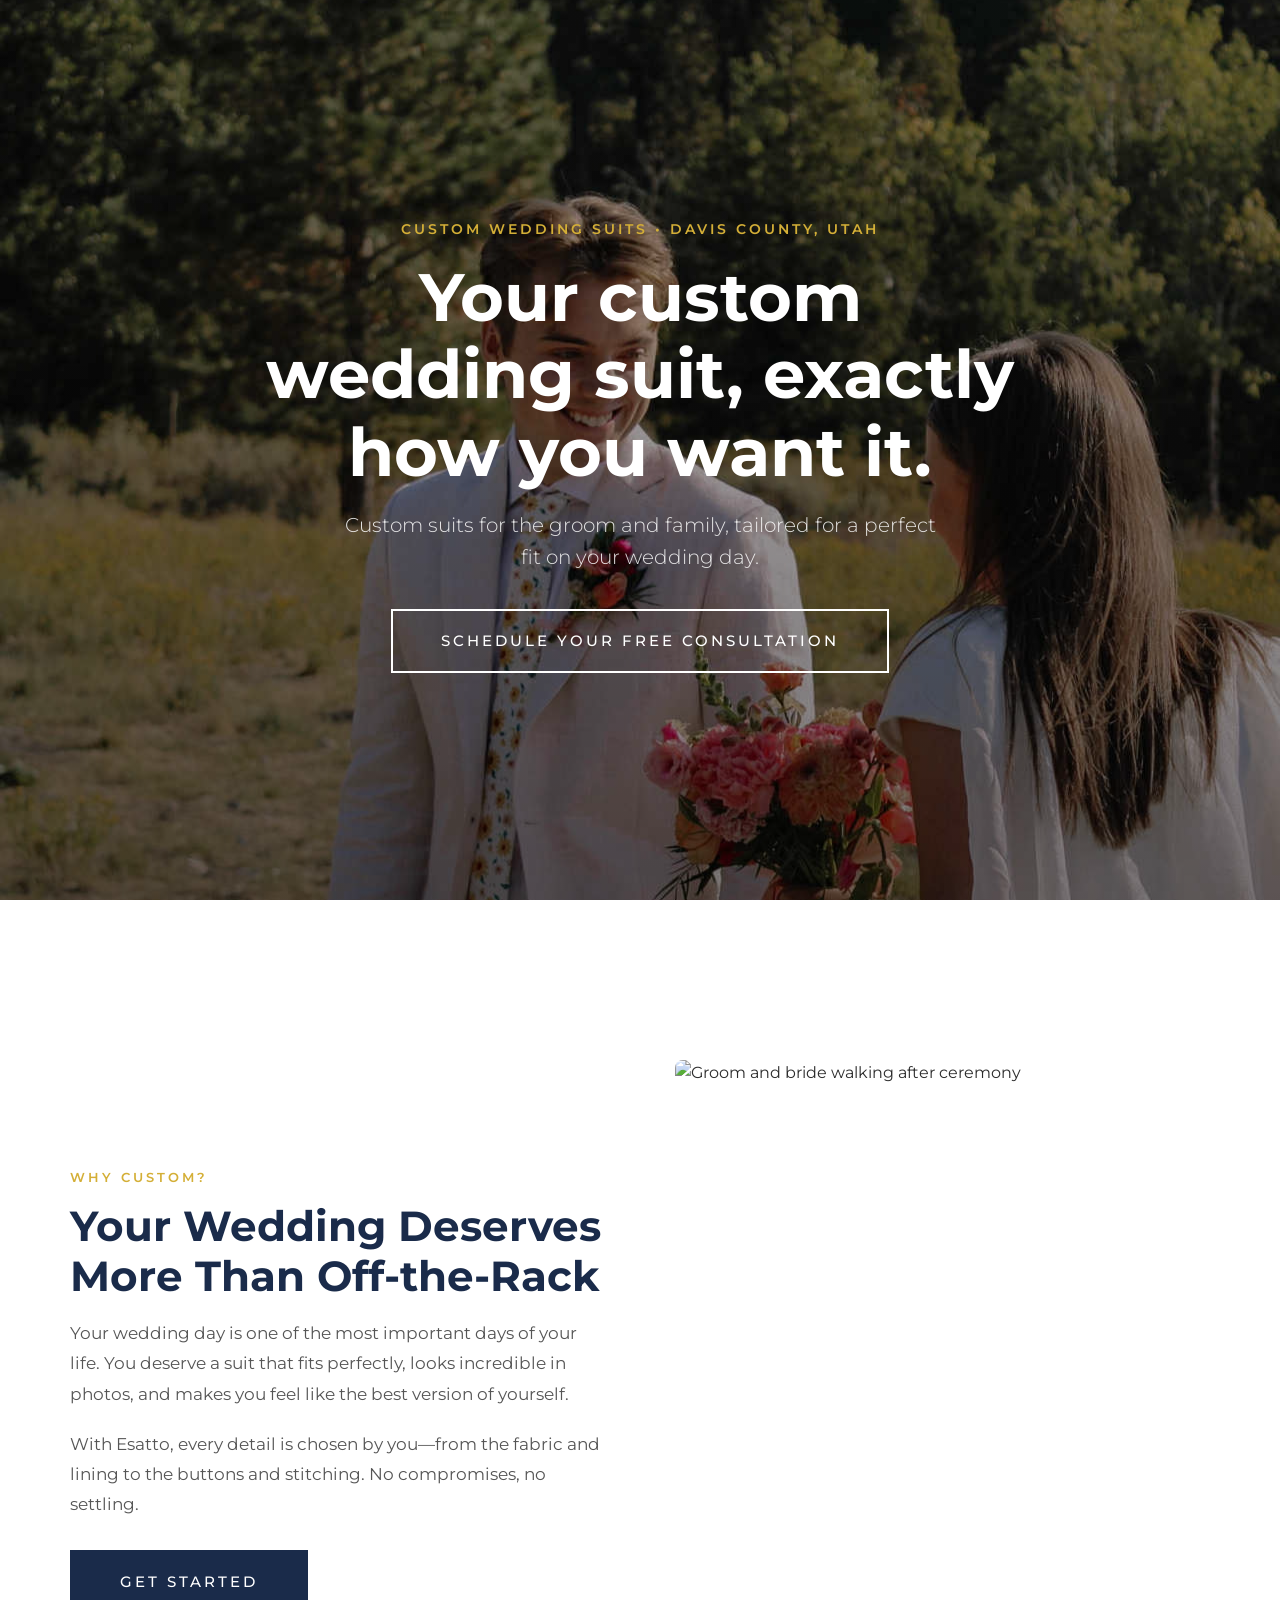
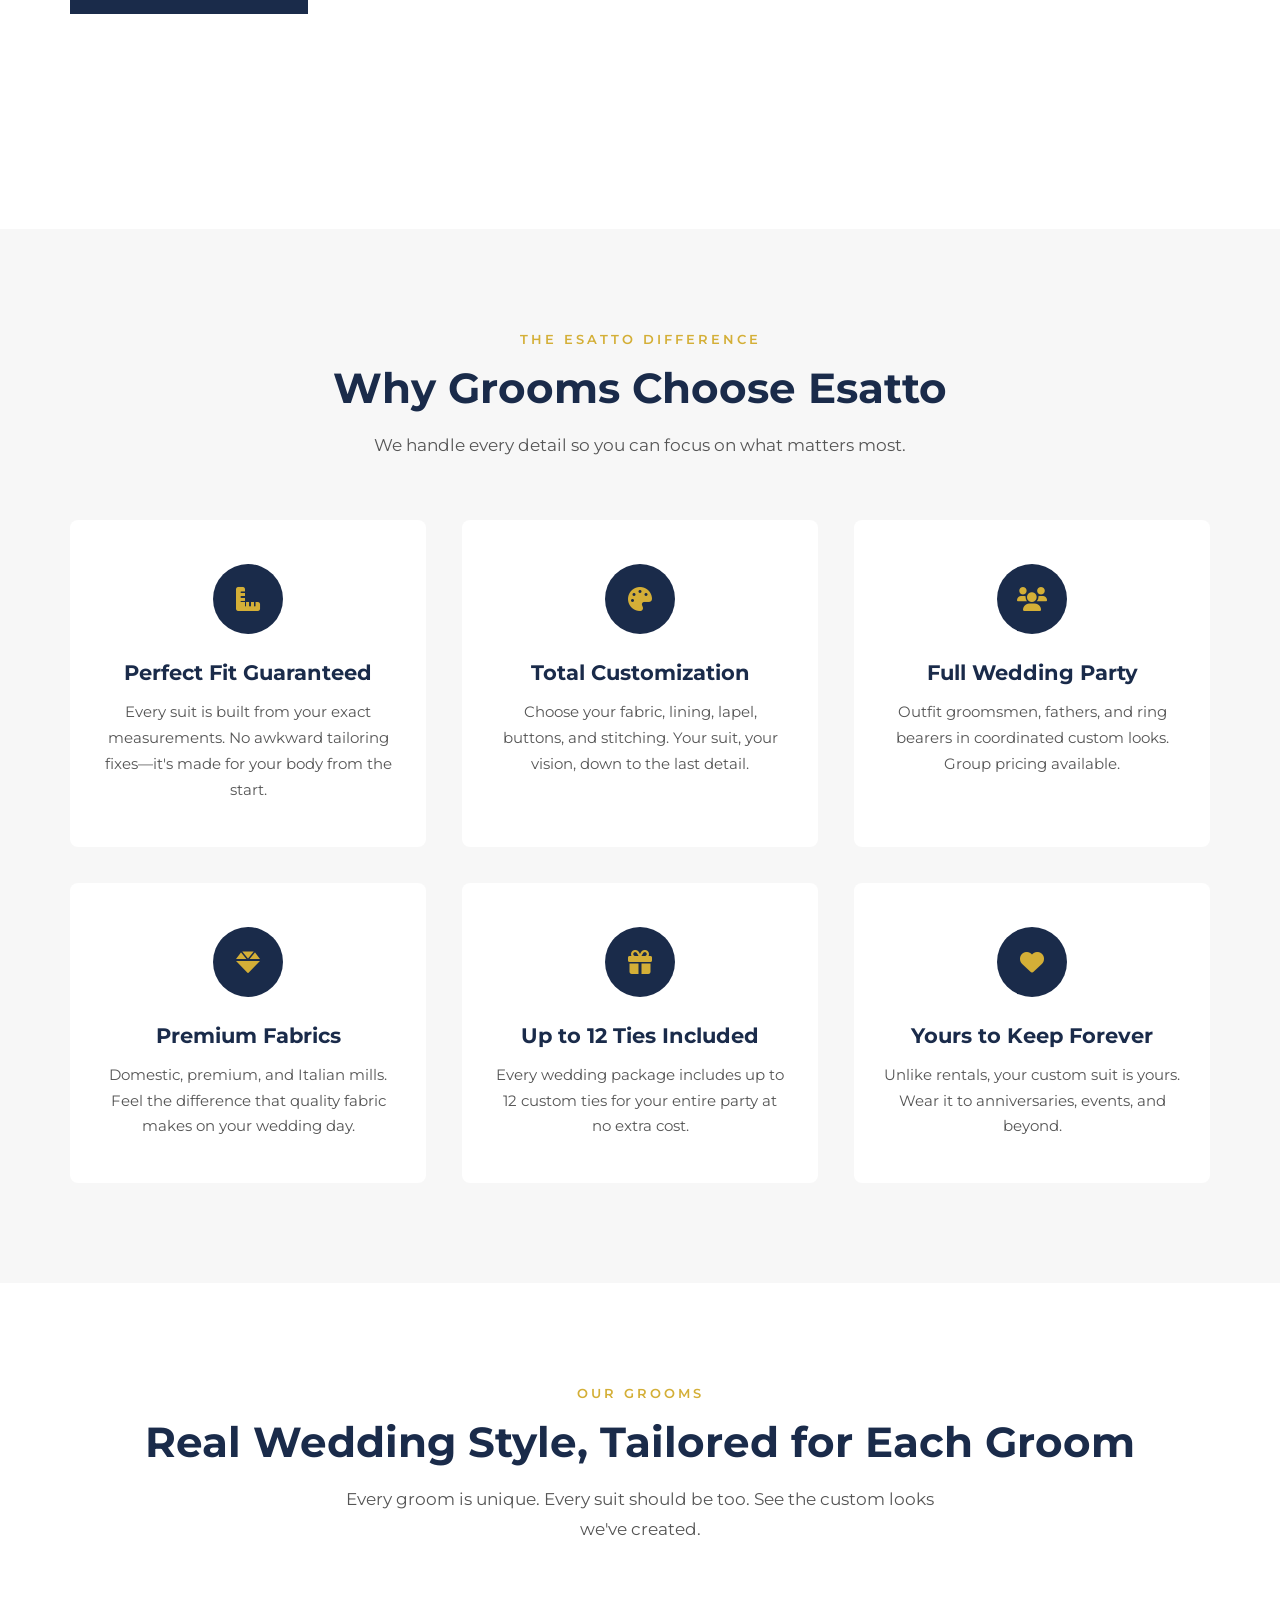
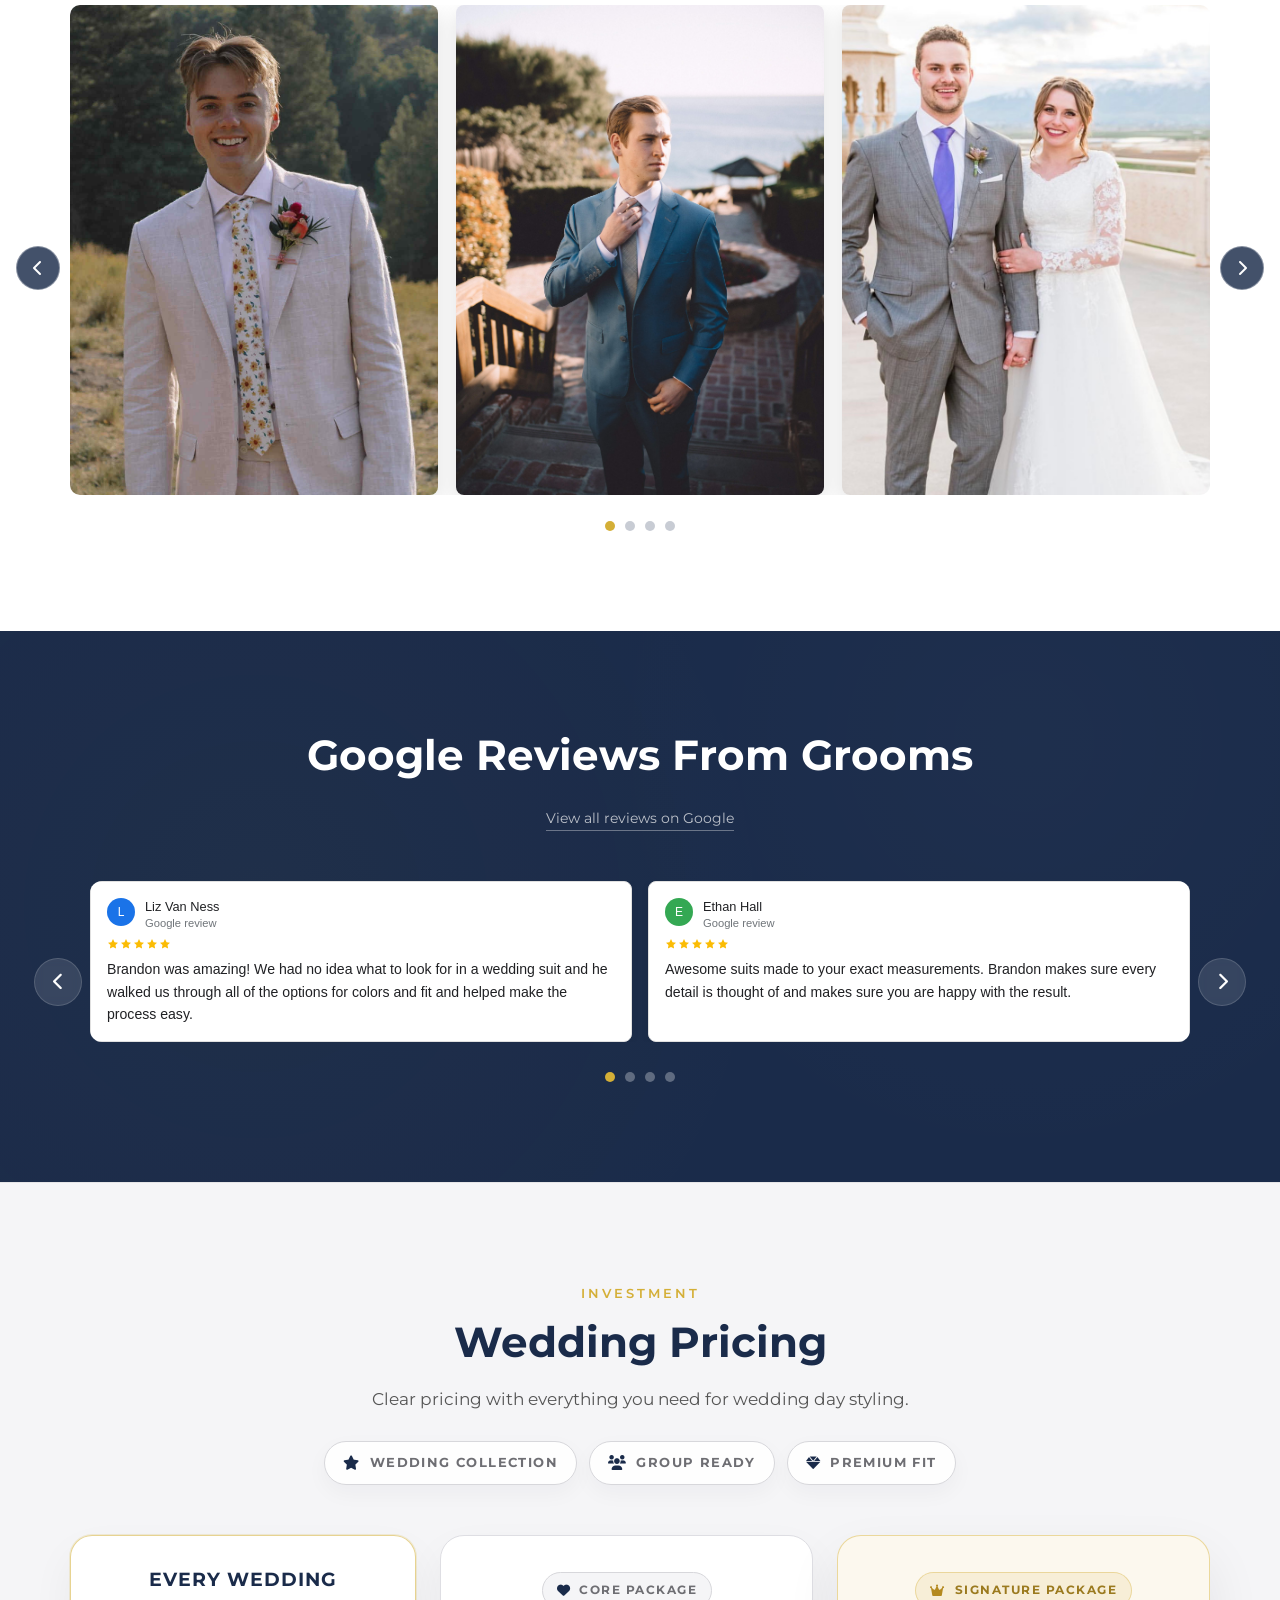
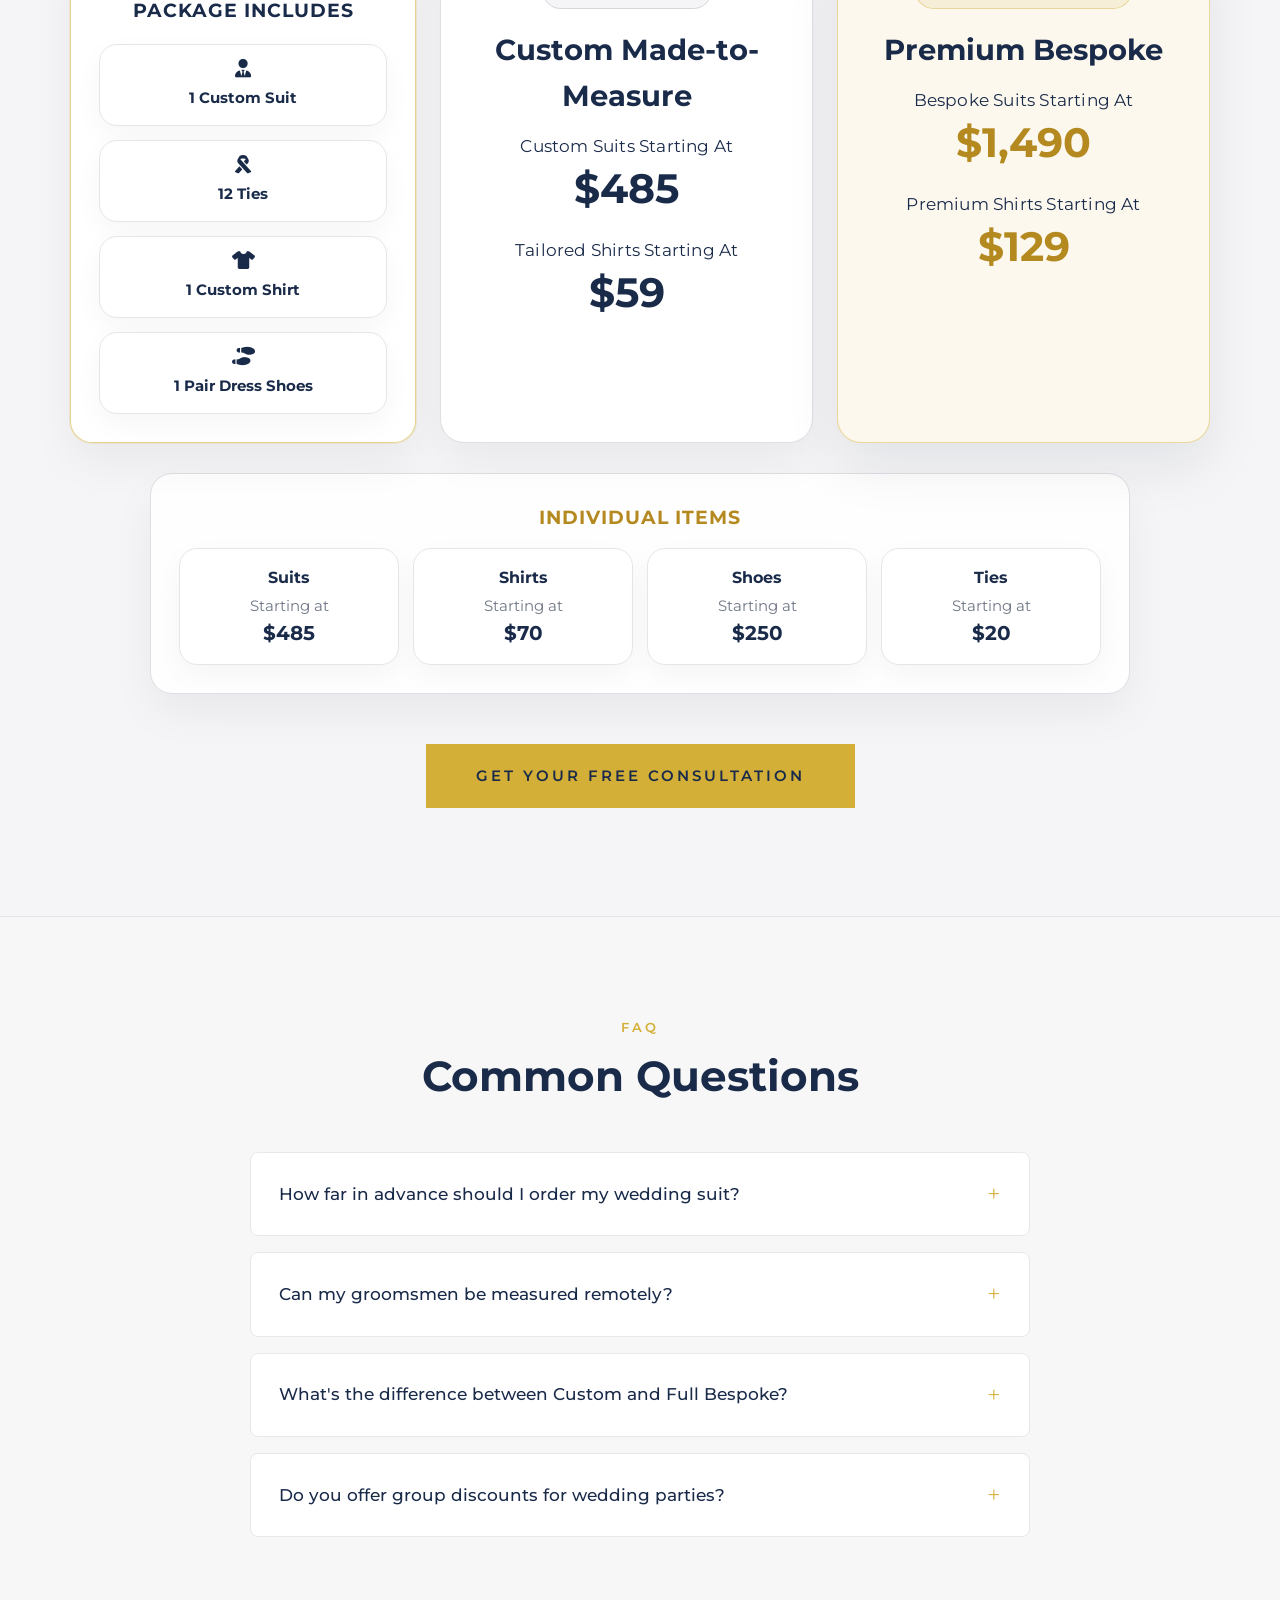
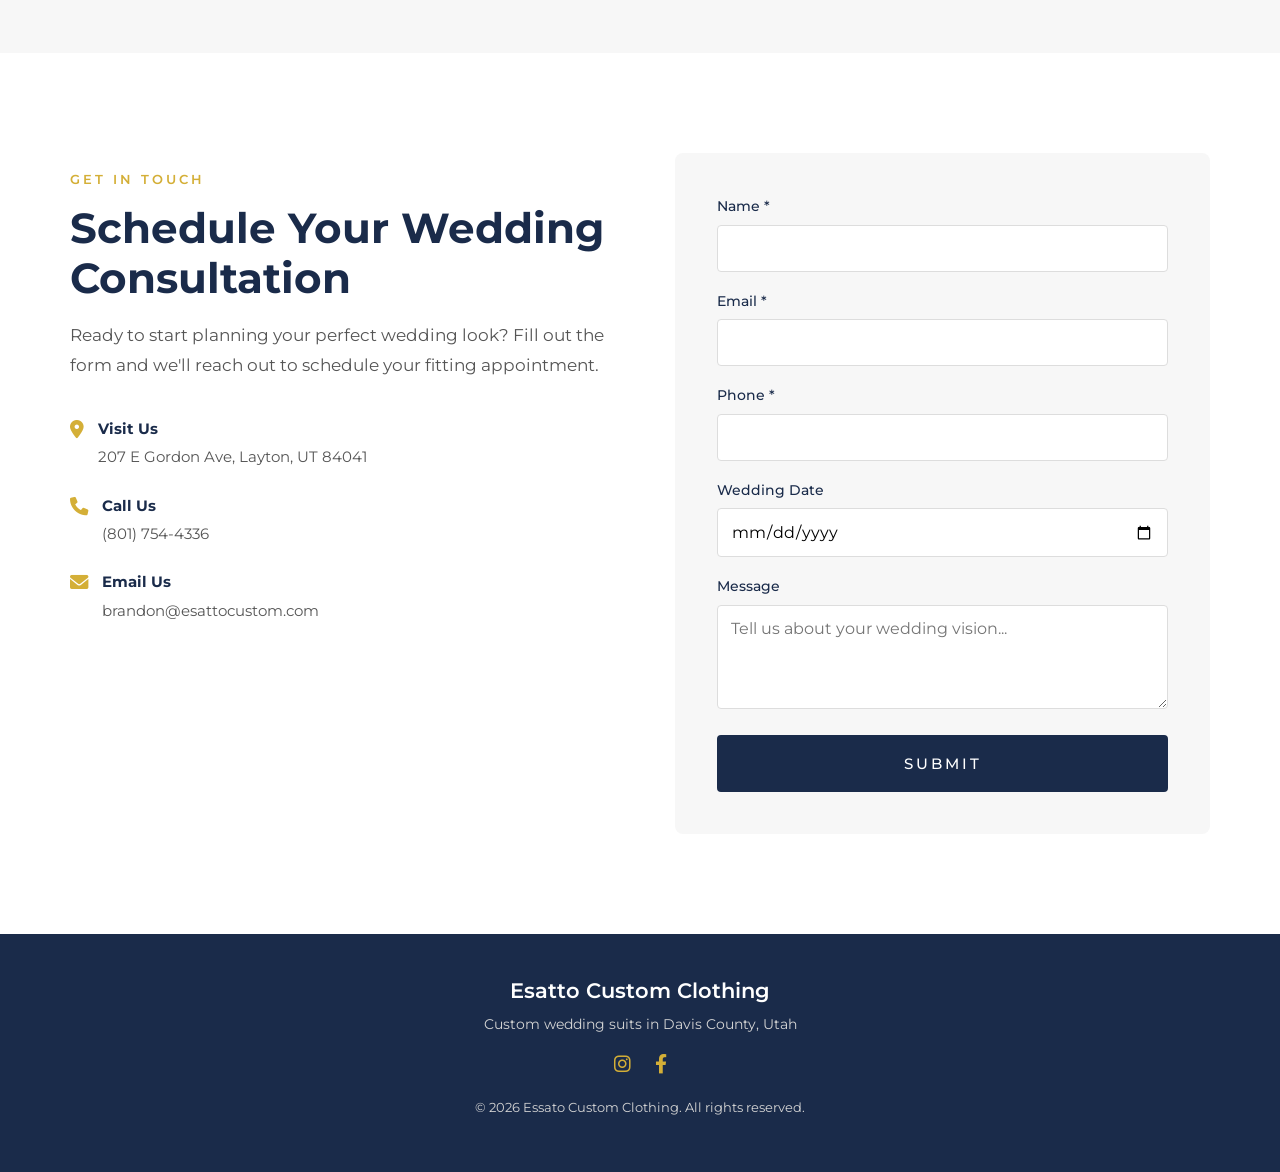
==== index.html @ 1c67cfd4 "Rename wedding-landing.html to index.html" ====
<!DOCTYPE html>
<html lang="en">
<head>
    <!-- Google tag (gtag.js) -->
    <script async src="https://www.googletagmanager.com/gtag/js?id=G-TNKCBSMZZT"></script>
    <script>
      window.dataLayer = window.dataLayer || [];
      function gtag(){dataLayer.push(arguments);}
      gtag('js', new Date());
      gtag('config', 'G-TNKCBSMZZT');
    </script>
    <meta charset="UTF-8">
    <meta name="viewport" content="width=device-width, initial-scale=1.0">
    <title>Custom Wedding Suits in Utah | Essato Custom Clothing</title>
    <meta name="description" content="Custom wedding suits for the groom, groomsmen, and father of the bride. Bespoke tailoring in Davis County, Utah. Schedule your free consultation today.">
    <link rel="stylesheet" href="https://cdnjs.cloudflare.com/ajax/libs/font-awesome/6.0.0/css/all.min.css">
    <link href="https://fonts.googleapis.com/css2?family=Montserrat:wght@300;400;500;600;700&display=swap" rel="stylesheet">
    <style>
        *, *::before, *::after { margin: 0; padding: 0; box-sizing: border-box; }
        body { font-family: 'Montserrat', sans-serif; color: #2c2c2c; line-height: 1.6; overflow-x: hidden; }
        img { max-width: 100%; display: block; }
        a { text-decoration: none; }

        /* ── Hero ── */
        .wl-hero {
            min-height: 100vh;
            background: #1a2b4a url('PJ Low.jpg') center 24%/cover no-repeat;
            position: relative;
            display: flex;
            align-items: center;
            justify-content: center;
            text-align: center;
        }
        .wl-hero-overlay {
            position: absolute; inset: 0;
            background: linear-gradient(to bottom, rgba(0,0,0,0.24), rgba(0,0,0,0.5));
        }
        .wl-hero-inner {
            position: relative; z-index: 2;
            max-width: 800px; padding: 40px 24px;
        }
        .wl-hero-tag {
            font-size: 0.85rem; color: #d4af37; font-weight: 600;
            letter-spacing: 3px; text-transform: uppercase; margin-bottom: 18px;
            opacity: 0; animation: wlFadeUp .8s ease forwards .2s;
        }
        .wl-hero h1 {
            font-size: 4.2rem; color: #fff; margin-bottom: 18px; line-height: 1.15;
            opacity: 0; animation: wlFadeUp .8s ease forwards .4s;
        }
        .wl-hero p.wl-hero-sub {
            font-size: 1.25rem; color: rgba(255,255,255,.85); font-weight: 300;
            max-width: 600px; margin: 0 auto 36px;
            opacity: 0; animation: wlFadeUp .8s ease forwards .7s;
        }
        .wl-hero-cta {
            opacity: 0; animation: wlFadeUp .8s ease forwards 1s;
        }
        .wl-btn {
            display: inline-block; padding: 18px 48px;
            font-size: .95rem; letter-spacing: 3px; text-transform: uppercase;
            color: #fff; background: transparent; border: 2px solid #fff;
            font-family: 'Montserrat', sans-serif; font-weight: 500;
            cursor: pointer; transition: all .35s ease; position: relative;
            overflow: hidden; z-index: 1;
        }
        .wl-btn::before {
            content: ''; position: absolute; inset: 0;
            background: #d4af37; transform: translateX(-100%);
            transition: transform .4s ease; z-index: -1;
        }
        .wl-btn:hover { border-color: #d4af37; color: #fff; }
        .wl-btn:hover::before { transform: translateX(0); }

        .wl-btn-solid {
            background: #1a2b4a; border-color: #1a2b4a; color: #fff;
        }
        .wl-btn-solid:hover { border-color: #d4af37; }

        .wl-btn-gold {
            background: #d4af37; border-color: #d4af37; color: #1a2b4a; font-weight: 600;
        }
        .wl-btn-gold::before { background: #1a2b4a; }
        .wl-btn-gold:hover { color: #fff; border-color: #1a2b4a; }

        /* ── Sections ── */
        .wl-section { padding: 100px 24px; }
        .wl-container { max-width: 1140px; margin: 0 auto; }
        .wl-tag { font-size: .82rem; color: #d4af37; font-weight: 600; letter-spacing: 3px; text-transform: uppercase; margin-bottom: 14px; }
        .wl-heading { font-size: 2.6rem; color: #1a2b4a; margin-bottom: 16px; line-height: 1.2; }
        .wl-subtext { font-size: 1.08rem; color: #555; max-width: 620px; line-height: 1.75; }
        .wl-center { text-align: center; }
        .wl-center .wl-subtext { margin: 0 auto; }

        /* ── Why Custom Section ── */
        .wl-why-grid {
            display: grid; grid-template-columns: 1fr 1fr;
            gap: 70px; align-items: center; margin-top: 60px;
        }
        .wl-why-grid .wl-subtext { margin-bottom: 28px; }
        .wl-img-placeholder {
            border-radius: 8px; aspect-ratio: 4/5;
            overflow: hidden;
        }
        .wl-img-placeholder img {
            width: 100%;
            height: 100%;
            object-fit: cover;
            object-position: center top;
        }

        /* ── Benefits Row ── */
        .wl-benefits { background: #f7f7f7; }
        .wl-benefits-grid {
            display: grid; grid-template-columns: repeat(3, 1fr);
            gap: 36px; margin-top: 60px;
        }
        .wl-benefit-card {
            background: #fff; text-align: center; padding: 44px 30px;
            border-radius: 8px; transition: transform .3s ease, box-shadow .3s ease;
        }
        .wl-benefit-card:hover { transform: translateY(-5px); box-shadow: 0 15px 40px rgba(0,0,0,.08); }
        .wl-benefit-icon {
            width: 70px; height: 70px; margin: 0 auto 22px;
            background: #1a2b4a; border-radius: 50%; display: flex;
            align-items: center; justify-content: center;
        }
        .wl-benefit-icon i { color: #d4af37; font-size: 1.5rem; }
        .wl-benefit-card h3 { font-size: 1.3rem; color: #1a2b4a; margin-bottom: 10px; }
        .wl-benefit-card p { font-size: .95rem; color: #555; line-height: 1.7; }

        /* ── Gallery ── */
        .wl-gallery-grid {
            display: grid; grid-template-columns: repeat(3, 1fr);
            gap: 18px; margin-top: 60px;
        }
        .wl-gallery-item {
            background: #e0e0e0; border-radius: 6px; aspect-ratio: 3/4;
            display: flex; align-items: center; justify-content: center;
            overflow: hidden; transition: transform .3s; cursor: pointer;
        }
        .wl-gallery-item:hover { transform: scale(1.02); }

        /* ── Grooms Carousel ── */
        .wl-groom-carousel {
            margin-top: 60px;
            position: relative;
        }
        .wl-groom-viewport {
            overflow: hidden;
            border-radius: 10px;
        }
        .wl-groom-track {
            display: flex;
            gap: 18px;
            transition: transform .45s ease;
            align-items: stretch;
        }
        .wl-groom-slide {
            flex-shrink: 0;
            border-radius: 8px;
            aspect-ratio: 3/4;
            overflow: hidden;
            box-shadow: 0 8px 22px rgba(0,0,0,.12);
            cursor: pointer;
            transition: transform .3s ease, box-shadow .3s ease;
        }
        .wl-groom-slide:hover {
            transform: translateY(-4px);
            box-shadow: 0 14px 32px rgba(0,0,0,.18);
        }
        .wl-groom-slide img {
            width: 100%;
            height: 100%;
            object-fit: cover;
            display: block;
        }
        .wl-groom-nav {
            position: absolute;
            top: 50%;
            transform: translateY(-50%);
            background: rgba(26,43,74,0.82);
            border: 1px solid rgba(255,255,255,0.35);
            color: #fff;
            width: 44px;
            height: 44px;
            border-radius: 50%;
            cursor: pointer;
            display: flex;
            align-items: center;
            justify-content: center;
            font-size: 1rem;
            z-index: 4;
            transition: all .25s ease;
            backdrop-filter: blur(2px);
        }
        .wl-groom-nav:hover {
            background: #d4af37;
            border-color: #d4af37;
            color: #1a2b4a;
        }
        .wl-groom-prev { left: -54px; }
        .wl-groom-next { right: -54px; }
        .wl-groom-dots {
            display: flex;
            justify-content: center;
            gap: 10px;
            margin-top: 26px;
        }
        .groom-dot {
            width: 10px;
            height: 10px;
            border-radius: 50%;
            border: none;
            padding: 0;
            background: rgba(26,43,74,0.24);
            cursor: pointer;
            transition: all .25s ease;
        }
        .groom-dot:hover {
            transform: scale(1.25);
            background: rgba(26,43,74,0.45);
        }

        /* ── Pricing ── */
        .wl-pricing-section {
            background: #f5f5f7 !important;
            border-top: 1px solid #e5e5e7;
            border-bottom: 1px solid #e5e5e7;
        }
        .wl-pricing-section .wl-container {
            position: relative;
            z-index: 1;
        }
        .wl-pricing-section::before,
        .wl-pricing-section::after {
            content: none;
        }
        .wl-pricing-tiers { margin-top: 50px; }
        .wl-pricing-chips {
            display: flex;
            justify-content: center;
            gap: 12px;
            flex-wrap: wrap;
            margin: 26px auto 0;
        }
        .wl-pricing-chip {
            display: inline-flex;
            align-items: center;
            gap: 9px;
            padding: 11px 18px;
            border-radius: 999px;
            background: rgba(255,255,255,0.9);
            border: 1px solid #d7d7db;
            box-shadow: 0 8px 22px rgba(15,23,42,0.04);
            color: #6e6e73;
            font-size: 0.8rem;
            font-weight: 700;
            letter-spacing: 1.4px;
            text-transform: uppercase;
        }
        .wl-pricing-chip i {
            color: #1a2b4a;
            font-size: 0.9rem;
        }
        .wl-pricing-layout {
            display: grid;
            grid-template-columns: minmax(280px, 0.9fr) minmax(0, 2fr);
            gap: 24px;
            align-items: stretch;
        }
        .wl-pricing-grid {
            display: grid;
            grid-template-columns: repeat(2, minmax(0, 1fr));
            gap: 24px;
            align-items: stretch;
        }
        .wl-package-includes {
            background: rgba(255,255,255,0.92);
            border: 1px solid rgba(212,175,55,0.55);
            border-radius: 22px;
            padding: 28px;
            margin: 0;
            max-width: none;
            box-shadow: 0 0 0 1px rgba(212,175,55,0.18), 0 20px 44px rgba(15,23,42,0.05);
            height: 100%;
            display: flex;
            flex-direction: column;
        }
        .wl-package-includes h3 {
            color: #1a2b4a;
            font-size: 1.2rem;
            margin-bottom: 18px;
            letter-spacing: 1px;
            text-transform: uppercase;
        }
        .wl-package-grid {
            display: grid;
            grid-template-columns: 1fr;
            gap: 14px;
        }
        .wl-package-item {
            background: #fff;
            border: 1px solid #e6e6ea;
            border-radius: 18px;
            padding: 14px 12px;
            text-align: center;
            position: relative;
            overflow: hidden;
            box-shadow: 0 10px 28px rgba(15,23,42,0.04);
        }
        .wl-package-item::before {
            content: none;
        }
        .wl-package-item i {
            color: #1a2b4a;
            font-size: 1.15rem;
            margin-bottom: 8px;
            display: block;
        }
        .wl-package-item strong {
            color: #1a2b4a;
            font-size: 0.95rem;
        }
        .wl-tier {
            background: #fff;
            border: 1px solid #dedee3;
            border-radius: 24px;
            padding: 36px;
            position: relative;
            overflow: hidden;
            box-shadow: 0 18px 42px rgba(15,23,42,0.05);
            height: 100%;
            display: flex;
            flex-direction: column;
        }
        .wl-tier::before {
            content: none;
        }
        .wl-tier-badge {
            display: inline-flex;
            align-items: center;
            gap: 8px;
            margin: 0 auto 18px;
            padding: 8px 14px;
            border-radius: 999px;
            background: #f5f5f7;
            border: 1px solid #d7d7db;
            color: #6e6e73;
            font-size: 0.74rem;
            font-weight: 700;
            letter-spacing: 1.5px;
            text-transform: uppercase;
        }
        .wl-tier-badge i {
            color: #1a2b4a;
            font-size: 0.82rem;
        }
        .wl-tier-premium {
            background: #fcf8ee;
            border-color: rgba(212,175,55,0.45);
            box-shadow: 0 24px 54px rgba(15,23,42,0.08);
            transform: none;
        }
        .wl-tier-premium::before {
            content: none;
        }
        .wl-tier-premium .wl-tier-badge {
            background: rgba(212,175,55,0.12);
            border-color: rgba(212,175,55,0.38);
            color: #9b7a1f;
        }
        .wl-tier-premium .wl-tier-badge i,
        .wl-tier-premium h3,
        .wl-tier-premium .wl-price-line {
            color: #b4891f;
        }
        .wl-tier h3 { font-size: 1.8rem; color: #1a2b4a; text-align: center; margin-bottom: 14px; }
        .wl-tier .wl-tier-desc {
            text-align: center;
            font-size: 0.96rem;
            color: #6f7785;
            margin-bottom: 34px;
            font-style: italic;
            line-height: 1.6;
        }
        .wl-price-line {
            text-align: center;
            color: #1a2b4a;
            font-size: 2.55rem;
            font-weight: 700;
            line-height: 1.05;
            margin-bottom: 26px;
        }
        .wl-price-label {
            text-align: center;
            color: #1a2b4a;
            font-size: 1.05rem;
            margin: 0 0 8px 0;
            letter-spacing: 0.2px;
        }

        .wl-pricing-visual {
            display: inline-flex;
            align-items: center;
            justify-content: center;
            width: 44px;
            height: 44px;
            border-radius: 50%;
            background: #fff;
            border: 1px solid #d7d7db;
            margin-right: 16px;
            box-shadow: 0 8px 24px rgba(15,23,42,0.05);
            vertical-align: middle;
        }
        .wl-pricing-visual i {
            color: #1a2b4a;
            font-size: 1.35rem;
        }
        .wl-individual-items {
            margin: 30px auto 0;
            max-width: 980px;
            background: rgba(255,255,255,0.92);
            border: 1px solid #dedee3;
            border-radius: 22px;
            padding: 28px;
            box-shadow: 0 20px 44px rgba(15,23,42,0.05);
        }
        .wl-individual-items h3 {
            color: #b4891f;
            font-size: 1.2rem;
            margin-bottom: 16px;
            letter-spacing: 1px;
            text-transform: uppercase;
        }
        .wl-individual-grid {
            display: grid;
            grid-template-columns: repeat(4, minmax(0, 1fr));
            gap: 14px;
        }
        .wl-individual-item {
            background: #fff;
            border: 1px solid #e6e6ea;
            border-radius: 18px;
            padding: 16px 12px;
            text-align: center;
            position: relative;
            overflow: hidden;
            box-shadow: 0 10px 28px rgba(15,23,42,0.04);
        }
        .wl-individual-item::before {
            content: none;
        }
        .wl-individual-item strong {
            display: block;
            color: #1a2b4a;
            font-size: 1rem;
            margin-bottom: 4px;
        }
        .wl-individual-item span {
            display: block;
            color: #6f7785;
            font-size: 0.92rem;
            margin-bottom: 3px;
        }
        .wl-individual-item b {
            color: #1a2b4a;
            font-size: 1.25rem;
            line-height: 1.2;
        }

        /* ── Contact ── */
        .wl-contact-grid {
            display: grid; grid-template-columns: 1fr 1fr;
            gap: 70px; align-items: start;
        }
        .wl-contact-item { display: flex; align-items: flex-start; gap: 14px; margin-bottom: 24px; }
        .wl-contact-item i { color: #d4af37; font-size: 1.15rem; margin-top: 3px; }
        .wl-contact-item strong { display: block; color: #1a2b4a; margin-bottom: 3px; font-size: .95rem; }
        .wl-contact-item span, .wl-contact-item a { color: #555; font-size: .95rem; }
        .wl-contact-item a:hover { color: #d4af37; }

        .wl-form { background: #f7f7f7; padding: 42px; border-radius: 8px; }
        .wl-form label { display: block; margin-bottom: 7px; font-size: .88rem; color: #1a2b4a; font-weight: 500; }
        .wl-form input, .wl-form select, .wl-form textarea {
            width: 100%; padding: 13px; border: 1px solid #ddd; border-radius: 4px;
            font-size: 1rem; font-family: 'Montserrat', sans-serif;
            box-sizing: border-box; margin-bottom: 18px;
        }
        .wl-form textarea { resize: vertical; }
        .wl-form .wl-form-row { display: grid; grid-template-columns: 1fr 1fr; gap: 14px; }
        .wl-form-submit {
            width: 100%; padding: 17px; font-size: .95rem;
            letter-spacing: 3px; text-transform: uppercase;
            color: #fff; background: #1a2b4a; border: 2px solid #1a2b4a;
            cursor: pointer; font-weight: 500; border-radius: 4px;
            font-family: 'Montserrat', sans-serif; transition: all .35s ease;
        }
        .wl-form-submit:hover { background: #d4af37; border-color: #d4af37; }

        /* ── Footer ── */
        .wl-footer {
            background: #1a2b4a; color: #fff; padding: 40px 24px;
            text-align: center;
        }
        .wl-footer p { font-size: .88rem; color: #d4d4d4; margin-bottom: 14px; }
        .wl-footer-socials a { color: #d4af37; font-size: 1.2rem; margin: 0 10px; transition: opacity .3s; }
        .wl-footer-socials a:hover { opacity: .7; }

        /* ── Google Review Slider ── */
        .review-nav-arrow {
            position: absolute;
            top: 50%;
            transform: translateY(-50%);
            background: rgba(255,255,255,0.12);
            border: 1px solid rgba(255,255,255,0.15);
            color: #fff;
            width: 48px;
            height: 48px;
            border-radius: 50%;
            cursor: pointer;
            font-size: 1.1rem;
            z-index: 10;
            transition: all 0.3s ease;
            display: flex;
            align-items: center;
            justify-content: center;
            backdrop-filter: blur(4px);
        }
        .review-nav-prev { left: -56px; }
        .review-nav-next { right: -56px; }
        .review-nav-arrow:hover {
            background: rgba(212,175,55,0.25);
            border-color: rgba(212,175,55,0.4);
            transform: translateY(-50%) scale(1.08);
        }

        .google-review-card {
            box-shadow: 0 2px 8px rgba(0,0,0,0.06);
            transition: transform 0.3s ease, box-shadow 0.3s ease;
            border: 1px solid #e0e0e0;
            display: flex;
            flex-direction: column;
        }
        .google-review-card:hover {
            transform: translateY(-3px);
            box-shadow: 0 8px 24px rgba(0,0,0,0.12);
        }

        .google-review-card > div:first-child {
            padding: 16px 16px 0 16px !important;
        }
        .google-review-card p {
            font-size: 0.88rem !important;
            line-height: 1.4rem !important;
            display: -webkit-box;
            line-clamp: 4;
            -webkit-line-clamp: 4;
            -webkit-box-orient: vertical;
            overflow: hidden;
            margin-bottom: 16px !important;
        }

        .review-dot {
            transition: all 0.3s ease !important;
        }
        .review-dot:hover {
            transform: scale(1.3);
            background: rgba(212,175,55,0.6) !important;
        }

        /* ── Animations ── */
        @keyframes wlFadeUp {
            from { opacity: 0; transform: translateY(28px); }
            to   { opacity: 1; transform: translateY(0); }
        }

        /* ── Responsive ── */
        @media (max-width: 1024px) {
            .wl-benefits-grid { grid-template-columns: repeat(2, 1fr); }
            .wl-gallery-grid { grid-template-columns: repeat(2, 1fr); }
            .wl-pricing-layout { grid-template-columns: 1fr; }
            .wl-pricing-grid { grid-template-columns: repeat(2, minmax(0, 1fr)); }
            .wl-package-grid { grid-template-columns: 1fr; }
            .wl-individual-grid { grid-template-columns: repeat(2, minmax(0, 1fr)); }

            .wl-groom-prev { left: 8px; }
            .wl-groom-next { right: 8px; }

            .review-nav-prev { left: 8px !important; }
            .review-nav-next { right: 8px !important; }
            .review-nav-arrow {
                background: rgba(0,0,0,0.45) !important;
                border-color: rgba(255,255,255,0.1) !important;
                width: 40px;
                height: 40px;
            }
        }
        @media (max-width: 768px) {
            .wl-hero h1 { font-size: 2.6rem; }
            .wl-hero p.wl-hero-sub { font-size: 1.05rem; }
            .wl-heading { font-size: 2rem; }
            .wl-section { padding: 70px 20px; }

            .wl-why-grid,
            .wl-contact-grid { grid-template-columns: 1fr; gap: 40px; }

            .wl-benefits-grid,
            .wl-gallery-grid { grid-template-columns: 1fr; }

            .wl-form .wl-form-row { grid-template-columns: 1fr; }
            .wl-pricing-grid { grid-template-columns: 1fr; }
            .wl-tier { padding: 28px 20px; }
            .wl-price-label { font-size: 1rem; }
            .wl-price-line { font-size: 2.15rem; }
            .wl-package-grid { grid-template-columns: 1fr; }
            .wl-individual-grid { grid-template-columns: 1fr; }
            .wl-pricing-chip {
                width: 100%;
                justify-content: center;
                max-width: 320px;
            }

            .wl-groom-nav {
                width: 40px;
                height: 40px;
            }
        }
    </style>
</head>
<body>

    <!-- ════════════════════════  HERO  ════════════════════════ -->
    <section class="wl-hero">
        <div class="wl-hero-overlay"></div>
        <div class="wl-hero-inner">
            <p class="wl-hero-tag">Custom Wedding Suits &bull; Davis County, Utah</p>
            <h1>Your custom wedding suit, exactly how you want it.</h1>
            <p class="wl-hero-sub">Custom suits for the groom and family, tailored for a perfect fit on your wedding day.</p>
            <div class="wl-hero-cta">
                <a href="#inquiry" class="wl-btn">Schedule Your Free Consultation</a>
            </div>
        </div>
    </section>

    <!-- ════════════════════════  WHY CUSTOM  ════════════════════════ -->
    <section class="wl-section">
        <div class="wl-container">
            <div class="wl-why-grid">
                <div>
                    <p class="wl-tag">Why Custom?</p>
                    <h2 class="wl-heading">Your Wedding Deserves More Than Off-the-Rack</h2>
                    <p class="wl-subtext" style="margin-bottom: 20px;">
                        Your wedding day is one of the most important days of your life. You deserve a suit that fits perfectly, looks incredible in photos, and makes you feel like the best version of yourself.
                    </p>
                    <p class="wl-subtext" style="margin-bottom: 30px;">
                        With Esatto, every detail is chosen by you&mdash;from the fabric and lining to the buttons and stitching. No compromises, no settling.
                    </p>
                    <a href="#inquiry" class="wl-btn wl-btn-solid">Get Started</a>
                </div>
                <div class="wl-img-placeholder">
                    <img src="Why Custom.JPG" alt="Groom and bride walking after ceremony">
                </div>
            </div>
        </div>
    </section>

    <!-- ════════════════════════  BENEFITS  ════════════════════════ -->
    <section class="wl-section wl-benefits">
        <div class="wl-container wl-center">
            <p class="wl-tag">The Esatto Difference</p>
            <h2 class="wl-heading">Why Grooms Choose Esatto</h2>
            <p class="wl-subtext">We handle every detail so you can focus on what matters most.</p>

            <div class="wl-benefits-grid">
                <div class="wl-benefit-card">
                    <div class="wl-benefit-icon"><i class="fas fa-ruler-combined"></i></div>
                    <h3>Perfect Fit Guaranteed</h3>
                    <p>Every suit is built from your exact measurements. No awkward tailoring fixes&mdash;it's made for your body from the start.</p>
                </div>
                <div class="wl-benefit-card">
                    <div class="wl-benefit-icon"><i class="fas fa-palette"></i></div>
                    <h3>Total Customization</h3>
                    <p>Choose your fabric, lining, lapel, buttons, and stitching. Your suit, your vision, down to the last detail.</p>
                </div>
                <div class="wl-benefit-card">
                    <div class="wl-benefit-icon"><i class="fas fa-users"></i></div>
                    <h3>Full Wedding Party</h3>
                    <p>Outfit groomsmen, fathers, and ring bearers in coordinated custom looks. Group pricing available.</p>
                </div>
                <div class="wl-benefit-card">
                    <div class="wl-benefit-icon"><i class="fas fa-gem"></i></div>
                    <h3>Premium Fabrics</h3>
                    <p>Domestic, premium, and Italian mills. Feel the difference that quality fabric makes on your wedding day.</p>
                </div>
                <div class="wl-benefit-card">
                    <div class="wl-benefit-icon"><i class="fas fa-gift"></i></div>
                    <h3>Up to 12 Ties Included</h3>
                    <p>Every wedding package includes up to 12 custom ties for your entire party at no extra cost.</p>
                </div>
                <div class="wl-benefit-card">
                    <div class="wl-benefit-icon"><i class="fas fa-heart"></i></div>
                    <h3>Yours to Keep Forever</h3>
                    <p>Unlike rentals, your custom suit is yours. Wear it to anniversaries, events, and beyond.</p>
                </div>
            </div>
        </div>
    </section>

    <!-- ════════════════════════  GROOMS GALLERY  ════════════════════════ -->
    <section class="wl-section" style="background: #fff;">
        <div class="wl-container wl-center">
            <p class="wl-tag">Our Grooms</p>
            <h2 class="wl-heading">Real Wedding Style, Tailored for Each Groom</h2>
            <p class="wl-subtext">Every groom is unique. Every suit should be too. See the custom looks we've created.</p>

            <div class="wl-groom-carousel">
                <button class="wl-groom-nav wl-groom-prev" onclick="moveGroomCarousel(-1)" aria-label="Previous groom photos">
                    <i class="fas fa-chevron-left"></i>
                </button>
                <button class="wl-groom-nav wl-groom-next" onclick="moveGroomCarousel(1)" aria-label="Next groom photos">
                    <i class="fas fa-chevron-right"></i>
                </button>

                <div id="groomCarouselViewport" class="wl-groom-viewport">
                    <div id="groomCarouselTrack" class="wl-groom-track">
                        <div class="wl-groom-slide"><img src="groom1.jpg" alt="Groom in custom wedding suit"></div>
                        <div class="wl-groom-slide"><img src="groom2.jpg" alt="Groom in custom wedding suit"></div>
                        <div class="wl-groom-slide"><img src="groom3.jpg" alt="Groom in custom wedding suit"></div>
                        <div class="wl-groom-slide"><img src="groom4.jpg" alt="Groom in custom wedding suit"></div>
                        <div class="wl-groom-slide"><img src="groom5.jpg" alt="Groom in custom wedding suit"></div>
                        <div class="wl-groom-slide"><img src="groom6.jpg" alt="Groom in custom wedding suit"></div>
                        <div class="wl-groom-slide"><img src="groom7.jpg" alt="Groom in custom wedding suit"></div>
                        <div class="wl-groom-slide"><img src="groom8.jpg" alt="Groom in custom wedding suit"></div>
                        <div class="wl-groom-slide"><img src="groom9.jpg" alt="Groom in custom wedding suit"></div>
                        <div class="wl-groom-slide"><img src="groom10.jpg" alt="Groom in custom wedding suit"></div>
                    </div>
                </div>

                <div id="groomCarouselDots" class="wl-groom-dots"></div>
            </div>
        </div>
    </section>

    <!-- Google Reviews -->
    <section class="wl-section" style="background-color: #1a2b4a; position: relative; overflow: hidden;">
        <div style="position: absolute; top: 0; left: 0; width: 100%; height: 100%; background: radial-gradient(circle at 20% 50%, rgba(212,175,55,0.03) 0%, transparent 50%), radial-gradient(circle at 80% 20%, rgba(255,255,255,0.02) 0%, transparent 40%); pointer-events: none;"></div>
        <div class="wl-container" style="position: relative; z-index: 2;">
            <div class="wl-center" style="margin-bottom: 50px;">
                <h2 class="wl-heading" style="color: #ffffff;">Google Reviews From Grooms</h2>
                <a href="https://www.google.com/maps/place/esatto/@41.0748246,-111.9621776,20.5z/data=!4m7!3m6!1s0x8753037ba3edd23b:0x33d3a1429c71d6a!4b1!8m2!3d41.0748276!4d-111.962127!16s%2Fg%2F11x95kgs6x?entry=ttu" target="_blank" rel="noopener noreferrer" style="display: inline-flex; align-items: center; justify-content: center; gap: 6px; color: rgba(255,255,255,0.7); font-size: 0.9rem; text-decoration: none; border-bottom: none; margin-top: 10px; transition: color 0.3s ease; width: 100%;" onmouseover="this.style.color='rgba(255,255,255,0.95)'" onmouseout="this.style.color='rgba(255,255,255,0.7)'"><span style="border-bottom: 1px solid rgba(255,255,255,0.35);">View all reviews on Google</span></a>
            </div>

            <div style="max-width: 1100px; margin: 0 auto; position: relative;">
                <button class="review-nav-arrow review-nav-prev" onclick="moveReviewCarousel(-1)" aria-label="Previous reviews">
                    <i class="fas fa-chevron-left"></i>
                </button>
                <button class="review-nav-arrow review-nav-next" onclick="moveReviewCarousel(1)" aria-label="Next reviews">
                    <i class="fas fa-chevron-right"></i>
                </button>

                <div id="reviewCarouselViewport" style="overflow: hidden; border-radius: 12px;">
                    <div id="reviewCarouselTrack" style="display: flex; transition: transform 0.5s ease; gap: 16px; align-items: stretch;">

                        <div class="google-review-card review-slide" data-review-url="https://maps.app.goo.gl/SBbPFUZSo8BwR1mR6" style="background: #ffffff; border-radius: 8px; padding: 0; position: relative; flex-shrink: 0; box-sizing: border-box; font-family: 'Google Sans', Roboto, Arial, sans-serif;">
                            <div style="padding: 12px 12px 0 12px;">
                                <div style="display: flex; align-items: flex-start; gap: 10px; margin-bottom: 8px;">
                                    <div style="width: 28px; height: 28px; border-radius: 50%; background: #1a73e8; display: flex; align-items: center; justify-content: center; color: #fff; font-weight: 500; font-size: 0.75rem; flex-shrink: 0;">L</div>
                                    <div style="flex: 1; min-width: 0;">
                                        <div style="font-weight: 500; color: #202124; font-size: 0.8rem; line-height: 1.1rem;">Liz Van Ness</div>
                                        <div style="color: #70757a; font-size: 0.7rem; line-height: 0.9rem;">Google review</div>
                                    </div>
                                </div>
                                <div style="display: flex; align-items: center; gap: 6px; margin-bottom: 8px;">
                                    <div style="display: flex; gap: 1px;"><svg width="12" height="12" viewBox="0 0 24 24"><path d="M12 2l3.09 6.26L22 9.27l-5 4.87 1.18 6.88L12 17.77l-6.18 3.25L7 14.14 2 9.27l6.91-1.01L12 2z" fill="#fbbc04"/></svg><svg width="12" height="12" viewBox="0 0 24 24"><path d="M12 2l3.09 6.26L22 9.27l-5 4.87 1.18 6.88L12 17.77l-6.18 3.25L7 14.14 2 9.27l6.91-1.01L12 2z" fill="#fbbc04"/></svg><svg width="12" height="12" viewBox="0 0 24 24"><path d="M12 2l3.09 6.26L22 9.27l-5 4.87 1.18 6.88L12 17.77l-6.18 3.25L7 14.14 2 9.27l6.91-1.01L12 2z" fill="#fbbc04"/></svg><svg width="12" height="12" viewBox="0 0 24 24"><path d="M12 2l3.09 6.26L22 9.27l-5 4.87 1.18 6.88L12 17.77l-6.18 3.25L7 14.14 2 9.27l6.91-1.01L12 2z" fill="#fbbc04"/></svg><svg width="12" height="12" viewBox="0 0 24 24"><path d="M12 2l3.09 6.26L22 9.27l-5 4.87 1.18 6.88L12 17.77l-6.18 3.25L7 14.14 2 9.27l6.91-1.01L12 2z" fill="#fbbc04"/></svg></div>
                                </div>
                                <p style="color: #202124; font-size: 0.8rem; line-height: 1.25rem; margin: 0 0 10px 0;">Brandon was amazing! We had no idea what to look for in a wedding suit and he walked us through all of the options for colors and fit and helped make the process easy.</p>
                            </div>
                        </div>

                        <div class="google-review-card review-slide" data-review-url="https://maps.app.goo.gl/U2t1c1T7q1wnfGmm6" style="background: #ffffff; border-radius: 8px; padding: 0; position: relative; flex-shrink: 0; box-sizing: border-box; font-family: 'Google Sans', Roboto, Arial, sans-serif;">
                            <div style="padding: 12px 12px 0 12px;">
                                <div style="display: flex; align-items: flex-start; gap: 10px; margin-bottom: 8px;">
                                    <div style="width: 28px; height: 28px; border-radius: 50%; background: #34a853; display: flex; align-items: center; justify-content: center; color: #fff; font-weight: 500; font-size: 0.75rem; flex-shrink: 0;">E</div>
                                    <div style="flex: 1; min-width: 0;"><div style="font-weight: 500; color: #202124; font-size: 0.8rem; line-height: 1.1rem;">Ethan Hall</div><div style="color: #70757a; font-size: 0.7rem; line-height: 0.9rem;">Google review</div></div>
                                </div>
                                <div style="display: flex; align-items: center; gap: 6px; margin-bottom: 8px;"><div style="display: flex; gap: 1px;"><svg width="12" height="12" viewBox="0 0 24 24"><path d="M12 2l3.09 6.26L22 9.27l-5 4.87 1.18 6.88L12 17.77l-6.18 3.25L7 14.14 2 9.27l6.91-1.01L12 2z" fill="#fbbc04"/></svg><svg width="12" height="12" viewBox="0 0 24 24"><path d="M12 2l3.09 6.26L22 9.27l-5 4.87 1.18 6.88L12 17.77l-6.18 3.25L7 14.14 2 9.27l6.91-1.01L12 2z" fill="#fbbc04"/></svg><svg width="12" height="12" viewBox="0 0 24 24"><path d="M12 2l3.09 6.26L22 9.27l-5 4.87 1.18 6.88L12 17.77l-6.18 3.25L7 14.14 2 9.27l6.91-1.01L12 2z" fill="#fbbc04"/></svg><svg width="12" height="12" viewBox="0 0 24 24"><path d="M12 2l3.09 6.26L22 9.27l-5 4.87 1.18 6.88L12 17.77l-6.18 3.25L7 14.14 2 9.27l6.91-1.01L12 2z" fill="#fbbc04"/></svg><svg width="12" height="12" viewBox="0 0 24 24"><path d="M12 2l3.09 6.26L22 9.27l-5 4.87 1.18 6.88L12 17.77l-6.18 3.25L7 14.14 2 9.27l6.91-1.01L12 2z" fill="#fbbc04"/></svg></div></div>
                                <p style="color: #202124; font-size: 0.8rem; line-height: 1.25rem; margin: 0 0 10px 0;">Awesome suits made to your exact measurements. Brandon makes sure every detail is thought of and makes sure you are happy with the result.</p>
                            </div>
                        </div>

                        <div class="google-review-card review-slide" data-review-url="https://maps.app.goo.gl/id4xJis59X2Jc4EQ8" style="background: #ffffff; border-radius: 8px; padding: 0; position: relative; flex-shrink: 0; box-sizing: border-box; font-family: 'Google Sans', Roboto, Arial, sans-serif;">
                            <div style="padding: 12px 12px 0 12px;">
                                <div style="display: flex; align-items: flex-start; gap: 10px; margin-bottom: 8px;">
                                    <div style="width: 28px; height: 28px; border-radius: 50%; background: #34a853; display: flex; align-items: center; justify-content: center; color: #fff; font-weight: 500; font-size: 0.75rem; flex-shrink: 0;">B</div>
                                    <div style="flex: 1; min-width: 0;"><div style="font-weight: 500; color: #202124; font-size: 0.8rem; line-height: 1.1rem;">Britton Inkley</div><div style="color: #70757a; font-size: 0.7rem; line-height: 0.9rem;">Google review</div></div>
                                </div>
                                <div style="display: flex; align-items: center; gap: 6px; margin-bottom: 8px;"><div style="display: flex; gap: 1px;"><svg width="12" height="12" viewBox="0 0 24 24"><path d="M12 2l3.09 6.26L22 9.27l-5 4.87 1.18 6.88L12 17.77l-6.18 3.25L7 14.14 2 9.27l6.91-1.01L12 2z" fill="#fbbc04"/></svg><svg width="12" height="12" viewBox="0 0 24 24"><path d="M12 2l3.09 6.26L22 9.27l-5 4.87 1.18 6.88L12 17.77l-6.18 3.25L7 14.14 2 9.27l6.91-1.01L12 2z" fill="#fbbc04"/></svg><svg width="12" height="12" viewBox="0 0 24 24"><path d="M12 2l3.09 6.26L22 9.27l-5 4.87 1.18 6.88L12 17.77l-6.18 3.25L7 14.14 2 9.27l6.91-1.01L12 2z" fill="#fbbc04"/></svg><svg width="12" height="12" viewBox="0 0 24 24"><path d="M12 2l3.09 6.26L22 9.27l-5 4.87 1.18 6.88L12 17.77l-6.18 3.25L7 14.14 2 9.27l6.91-1.01L12 2z" fill="#fbbc04"/></svg><svg width="12" height="12" viewBox="0 0 24 24"><path d="M12 2l3.09 6.26L22 9.27l-5 4.87 1.18 6.88L12 17.77l-6.18 3.25L7 14.14 2 9.27l6.91-1.01L12 2z" fill="#fbbc04"/></svg></div></div>
                                <p style="color: #202124; font-size: 0.8rem; line-height: 1.25rem; margin: 0 0 10px 0;">Best suit I've ever had. Custom fit and design. I got married in Italy and it came out of a suitcase still looking perfect.</p>
                            </div>
                        </div>

                        <div class="google-review-card review-slide" style="background: #ffffff; border-radius: 8px; padding: 0; position: relative; flex-shrink: 0; box-sizing: border-box; font-family: 'Google Sans', Roboto, Arial, sans-serif;">
                            <div style="padding: 12px 12px 0 12px;">
                                <div style="display: flex; align-items: flex-start; gap: 10px; margin-bottom: 8px;">
                                    <div style="width: 28px; height: 28px; border-radius: 50%; background: #1a73e8; display: flex; align-items: center; justify-content: center; color: #fff; font-weight: 500; font-size: 0.75rem; flex-shrink: 0;">P</div>
                                    <div style="flex: 1; min-width: 0;"><div style="font-weight: 500; color: #202124; font-size: 0.8rem; line-height: 1.1rem;">Philip Low</div><div style="color: #70757a; font-size: 0.7rem; line-height: 0.9rem;">Google review</div></div>
                                </div>
                                <div style="display: flex; align-items: center; gap: 6px; margin-bottom: 8px;"><div style="display: flex; gap: 1px;"><svg width="12" height="12" viewBox="0 0 24 24"><path d="M12 2l3.09 6.26L22 9.27l-5 4.87 1.18 6.88L12 17.77l-6.18 3.25L7 14.14 2 9.27l6.91-1.01L12 2z" fill="#fbbc04"/></svg><svg width="12" height="12" viewBox="0 0 24 24"><path d="M12 2l3.09 6.26L22 9.27l-5 4.87 1.18 6.88L12 17.77l-6.18 3.25L7 14.14 2 9.27l6.91-1.01L12 2z" fill="#fbbc04"/></svg><svg width="12" height="12" viewBox="0 0 24 24"><path d="M12 2l3.09 6.26L22 9.27l-5 4.87 1.18 6.88L12 17.77l-6.18 3.25L7 14.14 2 9.27l6.91-1.01L12 2z" fill="#fbbc04"/></svg><svg width="12" height="12" viewBox="0 0 24 24"><path d="M12 2l3.09 6.26L22 9.27l-5 4.87 1.18 6.88L12 17.77l-6.18 3.25L7 14.14 2 9.27l6.91-1.01L12 2z" fill="#fbbc04"/></svg><svg width="12" height="12" viewBox="0 0 24 24"><path d="M12 2l3.09 6.26L22 9.27l-5 4.87 1.18 6.88L12 17.77l-6.18 3.25L7 14.14 2 9.27l6.91-1.01L12 2z" fill="#fbbc04"/></svg></div></div>
                                <p style="color: #202124; font-size: 0.8rem; line-height: 1.25rem; margin: 0 0 10px 0;">Great place to get a suit. Brandon is a master at fitting you in the right suit and is very thorough down to the smallest details.</p>
                            </div>
                        </div>

                        <div class="google-review-card review-slide" data-review-url="https://maps.app.goo.gl/zC37Fgbyvk1a7Mom8" style="background: #ffffff; border-radius: 8px; padding: 0; position: relative; flex-shrink: 0; box-sizing: border-box; font-family: 'Google Sans', Roboto, Arial, sans-serif;">
                            <div style="padding: 12px 12px 0 12px;">
                                <div style="display: flex; align-items: flex-start; gap: 10px; margin-bottom: 8px;">
                                    <div style="width: 28px; height: 28px; border-radius: 50%; background: #fbbc04; display: flex; align-items: center; justify-content: center; color: #fff; font-weight: 500; font-size: 0.75rem; flex-shrink: 0;">T</div>
                                    <div style="flex: 1; min-width: 0;"><div style="font-weight: 500; color: #202124; font-size: 0.8rem; line-height: 1.1rem;">Tucker Garner</div><div style="color: #70757a; font-size: 0.7rem; line-height: 0.9rem;">Google review</div></div>
                                </div>
                                <div style="display: flex; align-items: center; gap: 6px; margin-bottom: 8px;"><div style="display: flex; gap: 1px;"><svg width="12" height="12" viewBox="0 0 24 24"><path d="M12 2l3.09 6.26L22 9.27l-5 4.87 1.18 6.88L12 17.77l-6.18 3.25L7 14.14 2 9.27l6.91-1.01L12 2z" fill="#fbbc04"/></svg><svg width="12" height="12" viewBox="0 0 24 24"><path d="M12 2l3.09 6.26L22 9.27l-5 4.87 1.18 6.88L12 17.77l-6.18 3.25L7 14.14 2 9.27l6.91-1.01L12 2z" fill="#fbbc04"/></svg><svg width="12" height="12" viewBox="0 0 24 24"><path d="M12 2l3.09 6.26L22 9.27l-5 4.87 1.18 6.88L12 17.77l-6.18 3.25L7 14.14 2 9.27l6.91-1.01L12 2z" fill="#fbbc04"/></svg><svg width="12" height="12" viewBox="0 0 24 24"><path d="M12 2l3.09 6.26L22 9.27l-5 4.87 1.18 6.88L12 17.77l-6.18 3.25L7 14.14 2 9.27l6.91-1.01L12 2z" fill="#fbbc04"/></svg><svg width="12" height="12" viewBox="0 0 24 24"><path d="M12 2l3.09 6.26L22 9.27l-5 4.87 1.18 6.88L12 17.77l-6.18 3.25L7 14.14 2 9.27l6.91-1.01L12 2z" fill="#fbbc04"/></svg></div></div>
                                <p style="color: #202124; font-size: 0.8rem; line-height: 1.25rem; margin: 0 0 10px 0;">Great to work with! I got a suit and shirt and they were both very high quality and fit perfectly.</p>
                            </div>
                        </div>

                        <div class="google-review-card review-slide" data-review-url="https://maps.app.goo.gl/BUgYRxoDXZ77R4Kx9" style="background: #ffffff; border-radius: 8px; padding: 0; position: relative; flex-shrink: 0; box-sizing: border-box; font-family: 'Google Sans', Roboto, Arial, sans-serif;">
                            <div style="padding: 12px 12px 0 12px;">
                                <div style="display: flex; align-items: flex-start; gap: 10px; margin-bottom: 8px;">
                                    <div style="width: 28px; height: 28px; border-radius: 50%; background: #4285f4; display: flex; align-items: center; justify-content: center; color: #fff; font-weight: 500; font-size: 0.75rem; flex-shrink: 0;">C</div>
                                    <div style="flex: 1; min-width: 0;"><div style="font-weight: 500; color: #202124; font-size: 0.8rem; line-height: 1.1rem;">Christian House</div><div style="color: #70757a; font-size: 0.7rem; line-height: 0.9rem;">Google review</div></div>
                                </div>
                                <div style="display: flex; align-items: center; gap: 6px; margin-bottom: 8px;"><div style="display: flex; gap: 1px;"><svg width="12" height="12" viewBox="0 0 24 24"><path d="M12 2l3.09 6.26L22 9.27l-5 4.87 1.18 6.88L12 17.77l-6.18 3.25L7 14.14 2 9.27l6.91-1.01L12 2z" fill="#fbbc04"/></svg><svg width="12" height="12" viewBox="0 0 24 24"><path d="M12 2l3.09 6.26L22 9.27l-5 4.87 1.18 6.88L12 17.77l-6.18 3.25L7 14.14 2 9.27l6.91-1.01L12 2z" fill="#fbbc04"/></svg><svg width="12" height="12" viewBox="0 0 24 24"><path d="M12 2l3.09 6.26L22 9.27l-5 4.87 1.18 6.88L12 17.77l-6.18 3.25L7 14.14 2 9.27l6.91-1.01L12 2z" fill="#fbbc04"/></svg><svg width="12" height="12" viewBox="0 0 24 24"><path d="M12 2l3.09 6.26L22 9.27l-5 4.87 1.18 6.88L12 17.77l-6.18 3.25L7 14.14 2 9.27l6.91-1.01L12 2z" fill="#fbbc04"/></svg><svg width="12" height="12" viewBox="0 0 24 24"><path d="M12 2l3.09 6.26L22 9.27l-5 4.87 1.18 6.88L12 17.77l-6.18 3.25L7 14.14 2 9.27l6.91-1.01L12 2z" fill="#fbbc04"/></svg></div></div>
                                <p style="color: #202124; font-size: 0.8rem; line-height: 1.25rem; margin: 0 0 10px 0;">Brandon was thoughtful and intentional with helping me create a custom wedding suit. He narrowed options to what fit best and still met my timeline.</p>
                            </div>
                        </div>

                        <div class="google-review-card review-slide" data-review-url="https://maps.app.goo.gl/EijvDasZS8f7zZPx9" style="background: #ffffff; border-radius: 8px; padding: 0; position: relative; flex-shrink: 0; box-sizing: border-box; font-family: 'Google Sans', Roboto, Arial, sans-serif;">
                            <div style="padding: 12px 12px 0 12px;">
                                <div style="display: flex; align-items: flex-start; gap: 10px; margin-bottom: 8px;">
                                    <div style="width: 28px; height: 28px; border-radius: 50%; background: #ea4335; display: flex; align-items: center; justify-content: center; color: #fff; font-weight: 500; font-size: 0.75rem; flex-shrink: 0;">C</div>
                                    <div style="flex: 1; min-width: 0;"><div style="font-weight: 500; color: #202124; font-size: 0.8rem; line-height: 1.1rem;">Carsten House</div><div style="color: #70757a; font-size: 0.7rem; line-height: 0.9rem;">Google review</div></div>
                                </div>
                                <div style="display: flex; align-items: center; gap: 6px; margin-bottom: 8px;"><div style="display: flex; gap: 1px;"><svg width="12" height="12" viewBox="0 0 24 24"><path d="M12 2l3.09 6.26L22 9.27l-5 4.87 1.18 6.88L12 17.77l-6.18 3.25L7 14.14 2 9.27l6.91-1.01L12 2z" fill="#fbbc04"/></svg><svg width="12" height="12" viewBox="0 0 24 24"><path d="M12 2l3.09 6.26L22 9.27l-5 4.87 1.18 6.88L12 17.77l-6.18 3.25L7 14.14 2 9.27l6.91-1.01L12 2z" fill="#fbbc04"/></svg><svg width="12" height="12" viewBox="0 0 24 24"><path d="M12 2l3.09 6.26L22 9.27l-5 4.87 1.18 6.88L12 17.77l-6.18 3.25L7 14.14 2 9.27l6.91-1.01L12 2z" fill="#fbbc04"/></svg><svg width="12" height="12" viewBox="0 0 24 24"><path d="M12 2l3.09 6.26L22 9.27l-5 4.87 1.18 6.88L12 17.77l-6.18 3.25L7 14.14 2 9.27l6.91-1.01L12 2z" fill="#fbbc04"/></svg><svg width="12" height="12" viewBox="0 0 24 24"><path d="M12 2l3.09 6.26L22 9.27l-5 4.87 1.18 6.88L12 17.77l-6.18 3.25L7 14.14 2 9.27l6.91-1.01L12 2z" fill="#fbbc04"/></svg></div></div>
                                <p style="color: #202124; font-size: 0.8rem; line-height: 1.25rem; margin: 0 0 10px 0;">Brandon was incredible to work with and helped me get the exact suit I wanted for my wedding. Quick, efficient, and smooth from start to finish.</p>
                            </div>
                        </div>

                        <div class="google-review-card review-slide" data-review-url="https://maps.app.goo.gl/q7Jm5X8cZtiV29q68" style="background: #ffffff; border-radius: 8px; padding: 0; position: relative; flex-shrink: 0; box-sizing: border-box; font-family: 'Google Sans', Roboto, Arial, sans-serif;">
                            <div style="padding: 12px 12px 0 12px;">
                                <div style="display: flex; align-items: flex-start; gap: 10px; margin-bottom: 8px;">
                                    <div style="width: 28px; height: 28px; border-radius: 50%; background: #34a853; display: flex; align-items: center; justify-content: center; color: #fff; font-weight: 500; font-size: 0.75rem; flex-shrink: 0;">B</div>
                                    <div style="flex: 1; min-width: 0;"><div style="font-weight: 500; color: #202124; font-size: 0.8rem; line-height: 1.1rem;">Ben Larocco</div><div style="color: #70757a; font-size: 0.7rem; line-height: 0.9rem;">Google review</div></div>
                                </div>
                                <div style="display: flex; align-items: center; gap: 6px; margin-bottom: 8px;"><div style="display: flex; gap: 1px;"><svg width="12" height="12" viewBox="0 0 24 24"><path d="M12 2l3.09 6.26L22 9.27l-5 4.87 1.18 6.88L12 17.77l-6.18 3.25L7 14.14 2 9.27l6.91-1.01L12 2z" fill="#fbbc04"/></svg><svg width="12" height="12" viewBox="0 0 24 24"><path d="M12 2l3.09 6.26L22 9.27l-5 4.87 1.18 6.88L12 17.77l-6.18 3.25L7 14.14 2 9.27l6.91-1.01L12 2z" fill="#fbbc04"/></svg><svg width="12" height="12" viewBox="0 0 24 24"><path d="M12 2l3.09 6.26L22 9.27l-5 4.87 1.18 6.88L12 17.77l-6.18 3.25L7 14.14 2 9.27l6.91-1.01L12 2z" fill="#fbbc04"/></svg><svg width="12" height="12" viewBox="0 0 24 24"><path d="M12 2l3.09 6.26L22 9.27l-5 4.87 1.18 6.88L12 17.77l-6.18 3.25L7 14.14 2 9.27l6.91-1.01L12 2z" fill="#fbbc04"/></svg><svg width="12" height="12" viewBox="0 0 24 24"><path d="M12 2l3.09 6.26L22 9.27l-5 4.87 1.18 6.88L12 17.77l-6.18 3.25L7 14.14 2 9.27l6.91-1.01L12 2z" fill="#fbbc04"/></svg></div></div>
                                <p style="color: #202124; font-size: 0.8rem; line-height: 1.25rem; margin: 0 0 10px 0;">I was having a hard time finding a suit, but Brandon delivered exactly what I needed and worked within my timeline. Extremely satisfied.</p>
                            </div>
                        </div>

                    </div>
                </div>

                <div id="reviewCarouselDots" style="display: flex; justify-content: center; gap: 10px; margin-top: 30px;"></div>
            </div>
        </div>
    </section>

    <!-- ════════════════════════  PRICING  ════════════════════════ -->
    <section class="wl-section wl-pricing-section">
        <div class="wl-container wl-center">
            <p class="wl-tag">Investment</p>
            <h2 class="wl-heading">Wedding Pricing</h2>
            <p class="wl-subtext">Clear pricing with everything you need for wedding day styling.</p>
            <div class="wl-pricing-chips">
                <div class="wl-pricing-chip"><i class="fas fa-star"></i><span>Wedding Collection</span></div>
                <div class="wl-pricing-chip"><i class="fas fa-users"></i><span>Group Ready</span></div>
                <div class="wl-pricing-chip"><i class="fas fa-gem"></i><span>Premium Fit</span></div>
            </div>

            <div class="wl-pricing-tiers">
                <div class="wl-pricing-layout">
                    <div class="wl-package-includes">
                        <h3>Every Wedding Package Includes</h3>
                        <div class="wl-package-grid">
                            <div class="wl-package-item"><i class="fas fa-user-tie"></i><strong>1 Custom Suit</strong></div>
                            <div class="wl-package-item"><i class="fas fa-ribbon"></i><strong>12 Ties</strong></div>
                            <div class="wl-package-item"><i class="fas fa-shirt"></i><strong>1 Custom Shirt</strong></div>
                            <div class="wl-package-item"><i class="fas fa-shoe-prints"></i><strong>1 Pair Dress Shoes</strong></div>
                        </div>
                    </div>

                    <div class="wl-pricing-grid">
                        <div class="wl-tier">
                        <div class="wl-tier-badge"><i class="fas fa-heart"></i><span>Core Package</span></div>
                        <h3>Custom Made-to-Measure</h3>
                        <p class="wl-price-label">Custom Suits Starting At</p>
                        <div class="wl-price-line">$485</div>
                        <p class="wl-price-label">Tailored Shirts Starting At</p>
                        <div class="wl-price-line">$59</div>
                        </div>

                        <div class="wl-tier wl-tier-premium">
                        <div class="wl-tier-badge"><i class="fas fa-crown"></i><span>Signature Package</span></div>
                        <h3>Premium Bespoke</h3>
                        <p class="wl-price-label">Bespoke Suits Starting At</p>
                        <div class="wl-price-line">$1,490</div>
                        <p class="wl-price-label">Premium Shirts Starting At</p>
                        <div class="wl-price-line">$129</div>
                        </div>
                    </div>
                </div>

                <div class="wl-individual-items">
                    <h3>Individual Items</h3>
                    <div class="wl-individual-grid">
                        <div class="wl-individual-item">
                            <strong>Suits</strong>
                            <span>Starting at</span>
                            <b>$485</b>
                        </div>
                        <div class="wl-individual-item">
                            <strong>Shirts</strong>
                            <span>Starting at</span>
                            <b>$70</b>
                        </div>
                        <div class="wl-individual-item">
                            <strong>Shoes</strong>
                            <span>Starting at</span>
                            <b>$250</b>
                        </div>
                        <div class="wl-individual-item">
                            <strong>Ties</strong>
                            <span>Starting at</span>
                            <b>$20</b>
                        </div>
                    </div>
                </div>
            </div>

            <div style="margin-top: 50px;">
                <a href="#inquiry" class="wl-btn wl-btn-gold">Get Your Free Consultation</a>
            </div>
        </div>
    </section>

    <!-- ════════════════════════  FAQ  ════════════════════════ -->
    <section class="wl-section" style="background: #f7f7f7;">
        <div class="wl-container" style="max-width: 780px;">
            <div class="wl-center" style="margin-bottom: 50px;">
                <p class="wl-tag">FAQ</p>
                <h2 class="wl-heading">Common Questions</h2>
            </div>

            <div class="wl-faq-item">
                <div class="wl-faq-q" onclick="this.nextElementSibling.classList.toggle('open'); this.querySelector('.wl-faq-icon').textContent = this.nextElementSibling.classList.contains('open') ? '\u2212' : '+'">
                    <h4>How far in advance should I order my wedding suit?</h4>
                    <span class="wl-faq-icon">+</span>
                </div>
                <div class="wl-faq-a">
                    <p>We recommend at least 3-4 months before your wedding for custom suits, and 4-5 months for full bespoke. This gives us plenty of time for fittings and any adjustments.</p>
                </div>
            </div>

            <div class="wl-faq-item">
                <div class="wl-faq-q" onclick="this.nextElementSibling.classList.toggle('open'); this.querySelector('.wl-faq-icon').textContent = this.nextElementSibling.classList.contains('open') ? '\u2212' : '+'">
                    <h4>Can my groomsmen be measured remotely?</h4>
                    <span class="wl-faq-icon">+</span>
                </div>
                <div class="wl-faq-a">
                    <p>Yes! For out-of-town groomsmen, we have a process to get accurate measurements remotely. Contact us for details.</p>
                </div>
            </div>

            <div class="wl-faq-item">
                <div class="wl-faq-q" onclick="this.nextElementSibling.classList.toggle('open'); this.querySelector('.wl-faq-icon').textContent = this.nextElementSibling.classList.contains('open') ? '\u2212' : '+'">
                    <h4>What's the difference between Custom and Full Bespoke?</h4>
                    <span class="wl-faq-icon">+</span>
                </div>
                <div class="wl-faq-a">
                    <p>Full Bespoke includes unlimited fittings until the fit is exactly how you want it and takes 10-12 weeks. Custom includes one fitting with alterations covered and takes 4-5 weeks.</p>
                </div>
            </div>

            <div class="wl-faq-item">
                <div class="wl-faq-q" onclick="this.nextElementSibling.classList.toggle('open'); this.querySelector('.wl-faq-icon').textContent = this.nextElementSibling.classList.contains('open') ? '\u2212' : '+'">
                    <h4>Do you offer group discounts for wedding parties?</h4>
                    <span class="wl-faq-icon">+</span>
                </div>
                <div class="wl-faq-a">
                    <p>Yes, we offer special pricing for wedding parties. Reach out to discuss your group size and we'll put together a custom package for you.</p>
                </div>
            </div>
        </div>
    </section>

    <style>
        .wl-faq-item { margin-bottom: 16px; background: #fff; border-radius: 8px; overflow: hidden; border: 1px solid #e8e8e8; }
        .wl-faq-q { padding: 22px 28px; cursor: pointer; display: flex; justify-content: space-between; align-items: center; }
        .wl-faq-q h4 { font-size: 1.05rem; color: #1a2b4a; font-weight: 500; margin: 0; }
        .wl-faq-icon { font-size: 1.5rem; color: #d4af37; font-weight: 300; flex-shrink: 0; margin-left: 14px; }
        .wl-faq-a { max-height: 0; overflow: hidden; transition: max-height .35s ease, padding .35s ease; padding: 0 28px; }
        .wl-faq-a.open { max-height: 300px; padding: 0 28px 22px; }
        .wl-faq-a p { font-size: .97rem; line-height: 1.7; color: #555; }
    </style>

    <!-- ════════════════════════  CONTACT / INQUIRY FORM  ════════════════════════ -->
    <section id="inquiry" class="wl-section" style="background: #fff;">
        <div class="wl-container">
            <div class="wl-contact-grid">
                <!-- Left info -->
                <div style="padding-top: 16px;">
                    <p class="wl-tag">Get In Touch</p>
                    <h2 class="wl-heading">Schedule Your Wedding Consultation</h2>
                    <p class="wl-subtext" style="margin-bottom: 36px;">
                        Ready to start planning your perfect wedding look? Fill out the form and we'll reach out to schedule your fitting appointment.
                    </p>

                    <div class="wl-contact-item">
                        <i class="fas fa-map-marker-alt"></i>
                        <div><strong>Visit Us</strong><span>207 E Gordon Ave, Layton, UT 84041</span></div>
                    </div>
                    <div class="wl-contact-item">
                        <i class="fas fa-phone"></i>
                        <div><strong>Call Us</strong><a href="tel:8017544336">(801) 754-4336</a></div>
                    </div>
                    <div class="wl-contact-item">
                        <i class="fas fa-envelope"></i>
                        <div><strong>Email Us</strong><a href="mailto:brandon@esattocustom.com">brandon@esattocustom.com</a></div>
                    </div>
                </div>

                <!-- Right form -->
                <div>
                    <form id="wlContactForm" class="wl-form">
                        <div>
                            <label for="wl-name">Name *</label>
                            <input type="text" id="wl-name" name="name" required>
                        </div>
                        <div>
                            <label for="wl-email">Email *</label>
                            <input type="email" id="wl-email" name="email" required>
                        </div>
                        <div>
                            <label for="wl-phone">Phone *</label>
                            <input type="tel" id="wl-phone" name="phone" required>
                        </div>
                        <div>
                            <label for="wl-date">Wedding Date</label>
                            <input type="date" id="wl-date" name="wedding-date">
                        </div>
                        <div>
                            <label for="wl-message">Message</label>
                            <textarea id="wl-message" name="message" rows="4" placeholder="Tell us about your wedding vision..."></textarea>
                        </div>
                        <button type="submit" class="wl-form-submit">Submit</button>
                    </form>

                    <!-- Success message (hidden by default) -->
                    <div id="wlFormSuccess" style="display:none; text-align:center; background:#f8f9fa; border:2px solid #d4af37; border-radius:8px; padding:36px; margin-top:18px; box-shadow:0 6px 20px rgba(0,0,0,.12);">
                        <i class="fas fa-check-circle" style="color:#d4af37; font-size:3.5rem; margin-bottom:16px; display:block;"></i>
                        <h3 style="color:#1a2b4a; font-size:1.6rem; margin-bottom:10px;">Thanks for reaching out!</h3>
                        <p style="color:#555; font-size:1rem;">We'll be in touch soon to schedule your wedding consultation.</p>
                    </div>
                </div>
            </div>
        </div>
    </section>

    <!-- ════════════════════════  FOOTER  ════════════════════════ -->
    <footer class="wl-footer">
        <p style="font-size:1.3rem; font-weight:600; color:#fff; margin-bottom:6px;">Esatto Custom Clothing</p>
        <p>Custom wedding suits in Davis County, Utah</p>
        <div class="wl-footer-socials" style="margin-bottom: 18px;">
            <a href="https://www.instagram.com/esattocustom/" target="_blank" rel="noopener noreferrer" aria-label="Instagram"><i class="fab fa-instagram"></i></a>
            <a href="https://www.facebook.com/esattocustom/" target="_blank" rel="noopener noreferrer" aria-label="Facebook"><i class="fab fa-facebook-f"></i></a>
        </div>
        <p style="font-size:.8rem;">&copy; 2026 Essato Custom Clothing. All rights reserved.</p>
    </footer>

    <!-- ════════════════════════  SCRIPTS  ════════════════════════ -->
    <script>
        (function() {
            var reviewIndex = 0;
            var track = document.getElementById('reviewCarouselTrack');
            var viewport = document.getElementById('reviewCarouselViewport');
            var dotsContainer = document.getElementById('reviewCarouselDots');
            if (!track || !viewport || !dotsContainer) return;
            var cards = track.querySelectorAll('.review-slide');
            var gap = 16;

            function getVisibleCount() {
                if (window.innerWidth <= 600) return 1;
                return 2;
            }

            function sizeCards() {
                var visible = getVisibleCount();
                var containerWidth = viewport.offsetWidth;
                var cardWidth = (containerWidth - gap * (visible - 1)) / visible;
                for (var i = 0; i < cards.length; i++) {
                    cards[i].style.width = cardWidth + 'px';
                    cards[i].style.minWidth = cardWidth + 'px';
                }
                return cardWidth;
            }

            function getTotalPages() {
                var visible = getVisibleCount();
                return Math.ceil(cards.length / visible);
            }

            function buildDots() {
                var total = getTotalPages();
                dotsContainer.innerHTML = '';
                for (var i = 0; i < total; i++) {
                    var dot = document.createElement('button');
                    dot.className = 'review-dot';
                    dot.style.cssText = 'width:10px;height:10px;border-radius:50%;border:none;cursor:pointer;transition:all 0.3s ease;padding:0;';
                    dot.setAttribute('data-index', i);
                    dot.addEventListener('click', function() {
                        goToReviewSlide(parseInt(this.getAttribute('data-index')));
                    });
                    dotsContainer.appendChild(dot);
                }
                updateDots();
            }

            function updateDots() {
                var visible = getVisibleCount();
                var activePage = Math.floor(reviewIndex / visible);
                var allDots = dotsContainer.querySelectorAll('.review-dot');
                for (var i = 0; i < allDots.length; i++) {
                    allDots[i].style.background = i === activePage ? '#d4af37' : 'rgba(255,255,255,0.3)';
                }
            }

            function updateCarousel() {
                var cardWidth = sizeCards();
                var offset = reviewIndex * (cardWidth + gap);
                track.style.transform = 'translateX(-' + offset + 'px)';
                updateDots();
            }

            window.moveReviewCarousel = function(dir) {
                var visible = getVisibleCount();
                reviewIndex += dir * visible;
                if (reviewIndex < 0) reviewIndex = 0;
                var maxIdx = Math.max(0, cards.length - visible);
                if (reviewIndex > maxIdx) reviewIndex = maxIdx;
                updateCarousel();
            };

            window.goToReviewSlide = function(dotIndex) {
                var visible = getVisibleCount();
                reviewIndex = dotIndex * visible;
                var maxIdx = Math.max(0, cards.length - visible);
                if (reviewIndex > maxIdx) reviewIndex = maxIdx;
                updateCarousel();
            };

            window.addEventListener('resize', function() {
                var maxIdx = Math.max(0, cards.length - getVisibleCount());
                if (reviewIndex > maxIdx) reviewIndex = maxIdx;
                buildDots();
                updateCarousel();
            });

            buildDots();
            updateCarousel();

            function autoScrollStep() {
                var visible = getVisibleCount();
                var maxIdx = Math.max(0, cards.length - visible);
                if (reviewIndex >= maxIdx) {
                    reviewIndex = 0;
                } else {
                    reviewIndex += visible;
                    if (reviewIndex > maxIdx) reviewIndex = maxIdx;
                }
                updateCarousel();
            }

            var autoScrollInterval = setInterval(autoScrollStep, 6000);
            viewport.addEventListener('mouseenter', function() { clearInterval(autoScrollInterval); });
            viewport.addEventListener('mouseleave', function() { autoScrollInterval = setInterval(autoScrollStep, 6000); });

            var touchStartX = 0;
            var touchEndX = 0;
            var isSwiping = false;
            viewport.addEventListener('touchstart', function(e) {
                touchStartX = e.changedTouches[0].screenX;
                isSwiping = true;
                clearInterval(autoScrollInterval);
            }, { passive: true });
            viewport.addEventListener('touchmove', function(e) {
                touchEndX = e.changedTouches[0].screenX;
            }, { passive: true });
            viewport.addEventListener('touchend', function() {
                if (!isSwiping) return;
                isSwiping = false;
                var diff = touchStartX - touchEndX;
                if (Math.abs(diff) > 50) {
                    if (diff > 0) moveReviewCarousel(1);
                    else moveReviewCarousel(-1);
                }
                autoScrollInterval = setInterval(autoScrollStep, 6000);
            });
        })();

        (function() {
            var groomIndex = 0;
            var groomTrack = document.getElementById('groomCarouselTrack');
            var groomViewport = document.getElementById('groomCarouselViewport');
            var groomDots = document.getElementById('groomCarouselDots');
            if (!groomTrack || !groomViewport || !groomDots) return;

            var groomSlides = groomTrack.querySelectorAll('.wl-groom-slide');
            var groomGap = 18;
            var groomInterval;

            function getGroomVisibleCount() {
                if (window.innerWidth <= 600) return 1;
                if (window.innerWidth <= 1024) return 2;
                return 3;
            }

            function sizeGroomSlides() {
                var visible = getGroomVisibleCount();
                var viewportWidth = groomViewport.offsetWidth;
                var slideWidth = (viewportWidth - groomGap * (visible - 1)) / visible;
                for (var i = 0; i < groomSlides.length; i++) {
                    groomSlides[i].style.width = slideWidth + 'px';
                    groomSlides[i].style.minWidth = slideWidth + 'px';
                }
                return slideWidth;
            }

            function getGroomTotalPages() {
                return Math.ceil(groomSlides.length / getGroomVisibleCount());
            }

            function updateGroomDots() {
                var activePage = Math.floor(groomIndex / getGroomVisibleCount());
                var allDots = groomDots.querySelectorAll('.groom-dot');
                for (var i = 0; i < allDots.length; i++) {
                    allDots[i].style.background = i === activePage ? '#d4af37' : 'rgba(26,43,74,0.24)';
                }
            }

            function buildGroomDots() {
                var total = getGroomTotalPages();
                groomDots.innerHTML = '';
                for (var i = 0; i < total; i++) {
                    var dot = document.createElement('button');
                    dot.className = 'groom-dot';
                    dot.setAttribute('data-index', i);
                    dot.addEventListener('click', function() {
                        goToGroomSlide(parseInt(this.getAttribute('data-index'), 10));
                    });
                    groomDots.appendChild(dot);
                }
                updateGroomDots();
            }

            function updateGroomCarousel() {
                var slideWidth = sizeGroomSlides();
                var offset = groomIndex * (slideWidth + groomGap);
                groomTrack.style.transform = 'translateX(-' + offset + 'px)';
                updateGroomDots();
            }

            window.moveGroomCarousel = function(direction) {
                var visible = getGroomVisibleCount();
                var maxIndex = Math.max(0, groomSlides.length - visible);
                groomIndex += direction * visible;
                if (groomIndex < 0) groomIndex = 0;
                if (groomIndex > maxIndex) groomIndex = maxIndex;
                updateGroomCarousel();
            };

            function goToGroomSlide(dotIndex) {
                var visible = getGroomVisibleCount();
                var maxIndex = Math.max(0, groomSlides.length - visible);
                groomIndex = dotIndex * visible;
                if (groomIndex > maxIndex) groomIndex = maxIndex;
                updateGroomCarousel();
            }

            function startGroomAutoScroll() {
                groomInterval = setInterval(function() {
                    var visible = getGroomVisibleCount();
                    var maxIndex = Math.max(0, groomSlides.length - visible);
                    if (groomIndex >= maxIndex) groomIndex = 0;
                    else {
                        groomIndex += visible;
                        if (groomIndex > maxIndex) groomIndex = maxIndex;
                    }
                    updateGroomCarousel();
                }, 5500);
            }

            function stopGroomAutoScroll() {
                clearInterval(groomInterval);
            }

            window.addEventListener('resize', function() {
                var maxIndex = Math.max(0, groomSlides.length - getGroomVisibleCount());
                if (groomIndex > maxIndex) groomIndex = maxIndex;
                buildGroomDots();
                updateGroomCarousel();
            });

            var groomTouchStartX = 0;
            var groomTouchEndX = 0;
            var groomSwiping = false;
            groomViewport.addEventListener('touchstart', function(e) {
                groomTouchStartX = e.changedTouches[0].screenX;
                groomSwiping = true;
                stopGroomAutoScroll();
            }, { passive: true });
            groomViewport.addEventListener('touchmove', function(e) {
                groomTouchEndX = e.changedTouches[0].screenX;
            }, { passive: true });
            groomViewport.addEventListener('touchend', function() {
                if (!groomSwiping) return;
                groomSwiping = false;
                var diff = groomTouchStartX - groomTouchEndX;
                if (Math.abs(diff) > 50) {
                    if (diff > 0) moveGroomCarousel(1);
                    else moveGroomCarousel(-1);
                }
                startGroomAutoScroll();
            });

            groomViewport.addEventListener('mouseenter', stopGroomAutoScroll);
            groomViewport.addEventListener('mouseleave', function() {
                stopGroomAutoScroll();
                startGroomAutoScroll();
            });

            buildGroomDots();
            updateGroomCarousel();
            startGroomAutoScroll();
        })();

        // Smooth scroll for anchor links
        document.querySelectorAll('a[href^="#"]').forEach(function(anchor) {
            anchor.addEventListener('click', function(e) {
                e.preventDefault();
                var target = document.querySelector(this.getAttribute('href'));
                if (target) {
                    target.scrollIntoView({ behavior: 'smooth', block: 'start' });
                }
            });
        });

        // Form submission
        document.getElementById('wlContactForm').addEventListener('submit', function(e) {
            e.preventDefault();
            this.style.display = 'none';
            document.getElementById('wlFormSuccess').style.display = 'block';
        });
    </script>
</body>
</html>
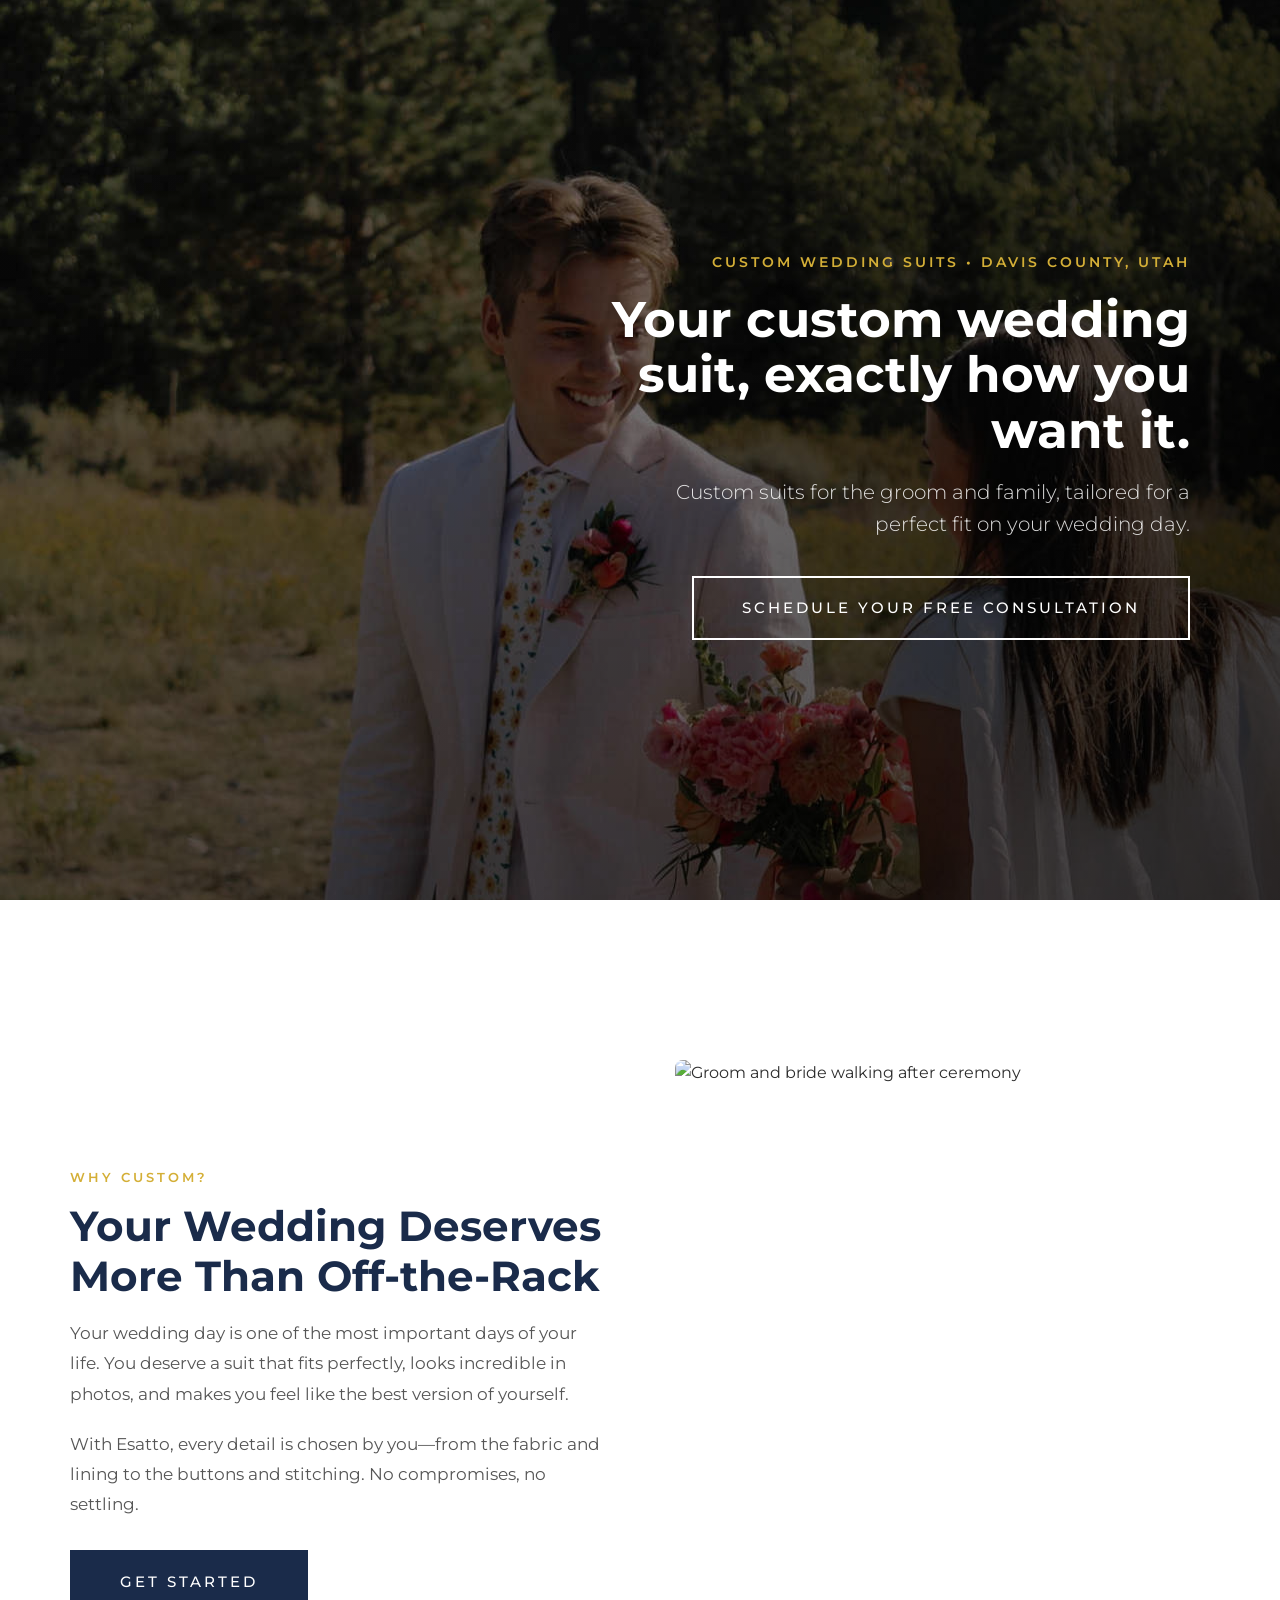
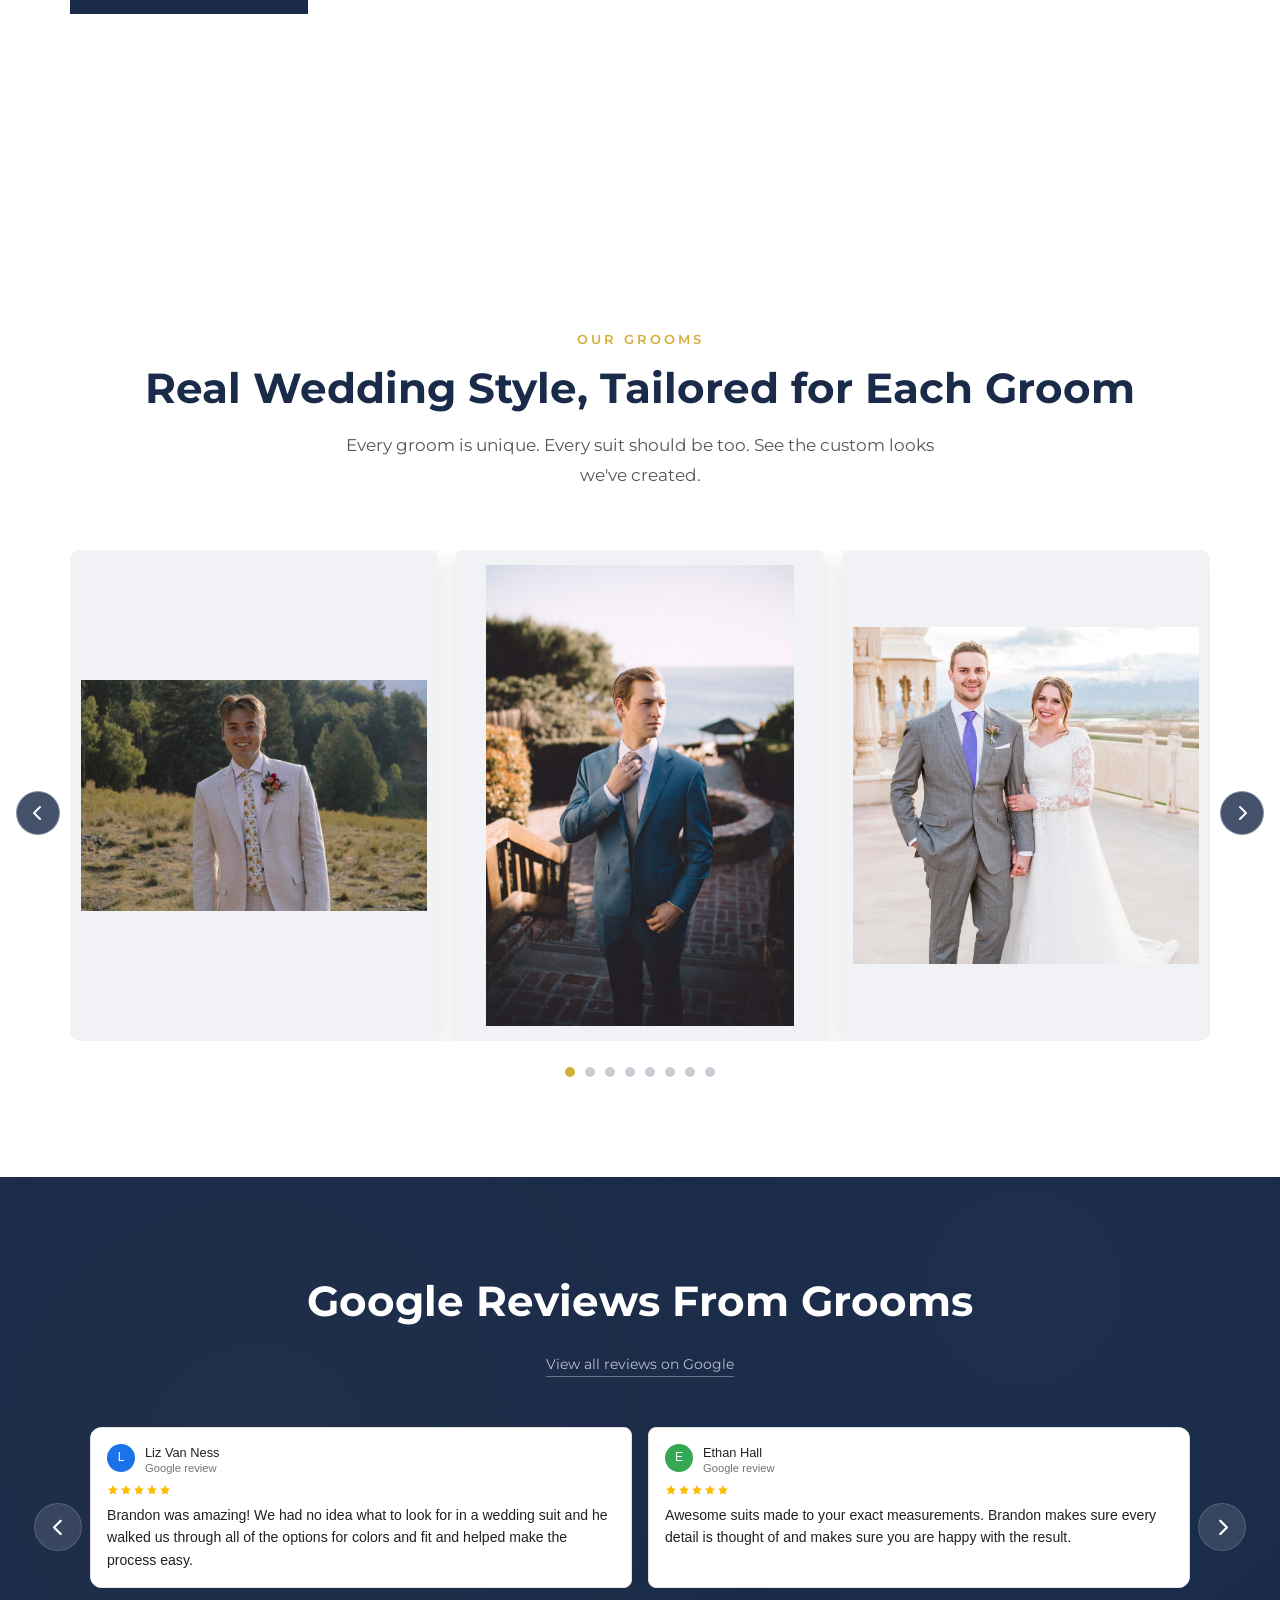
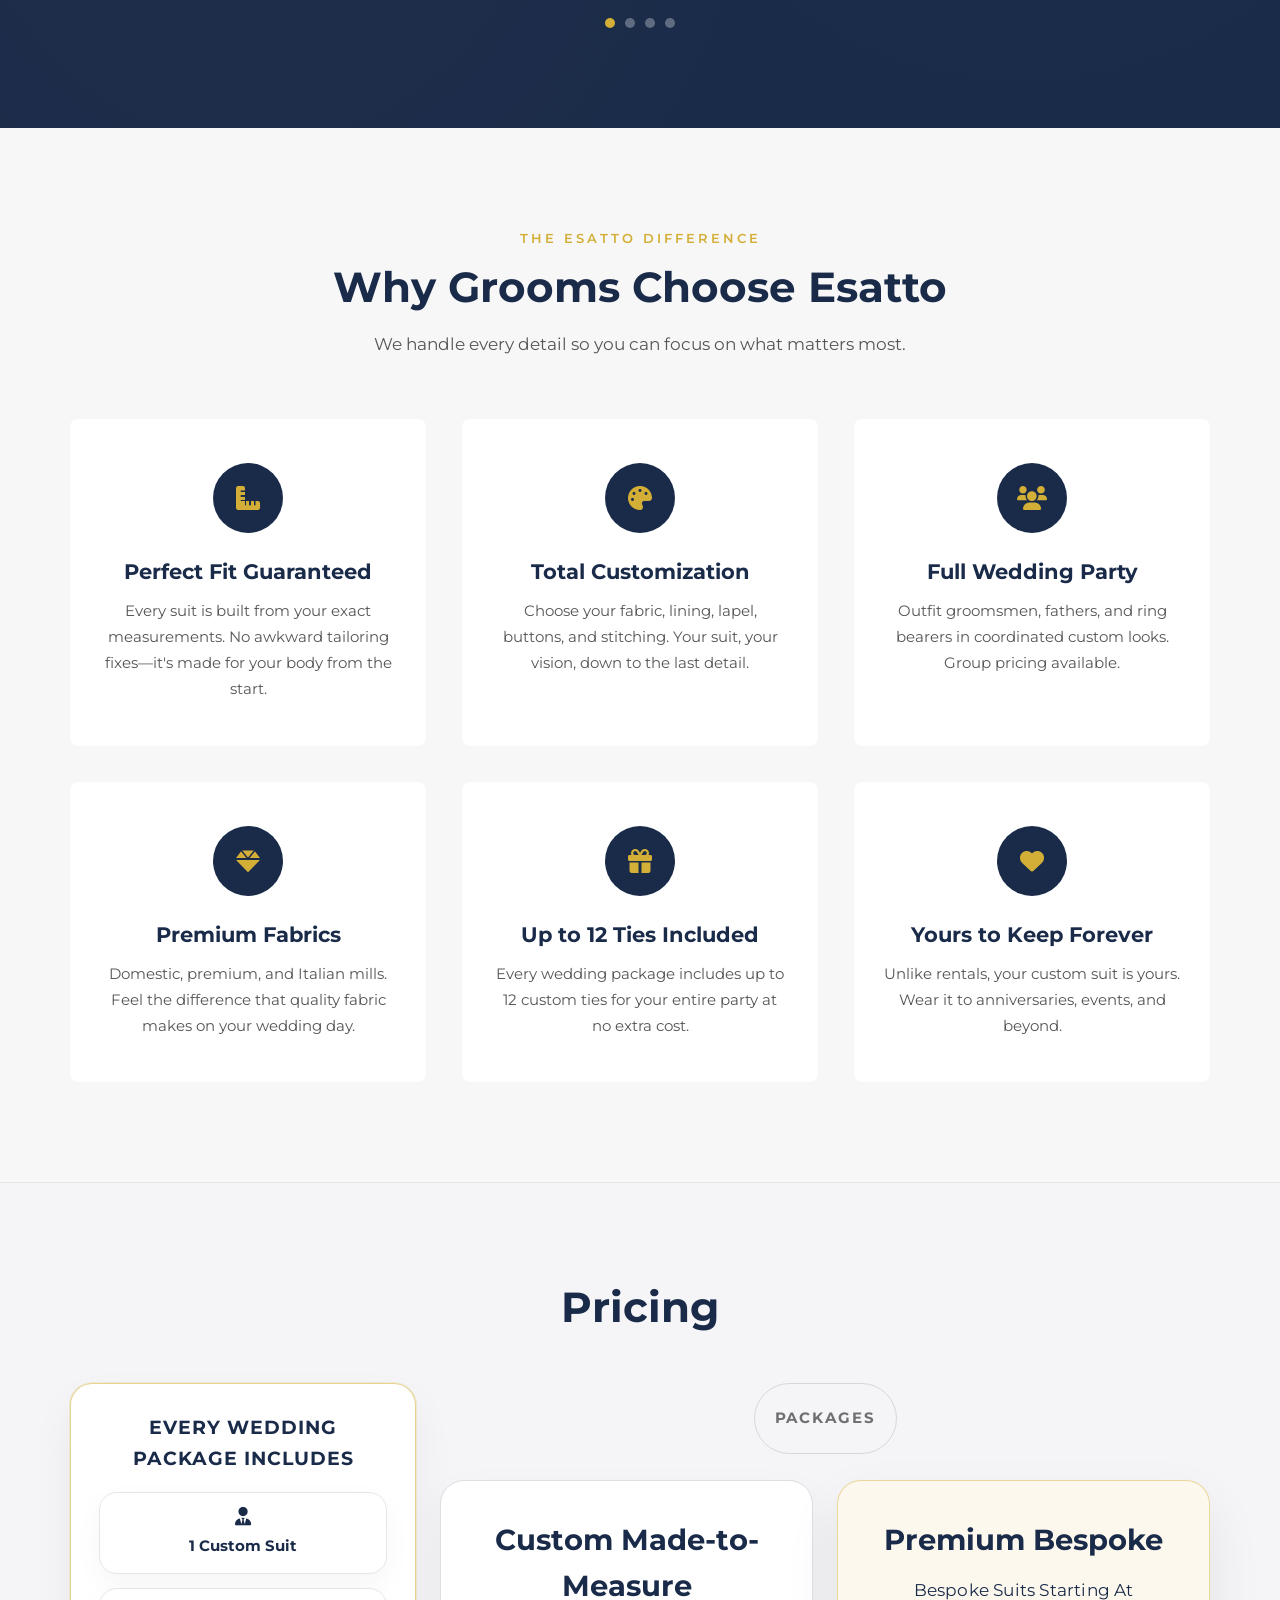
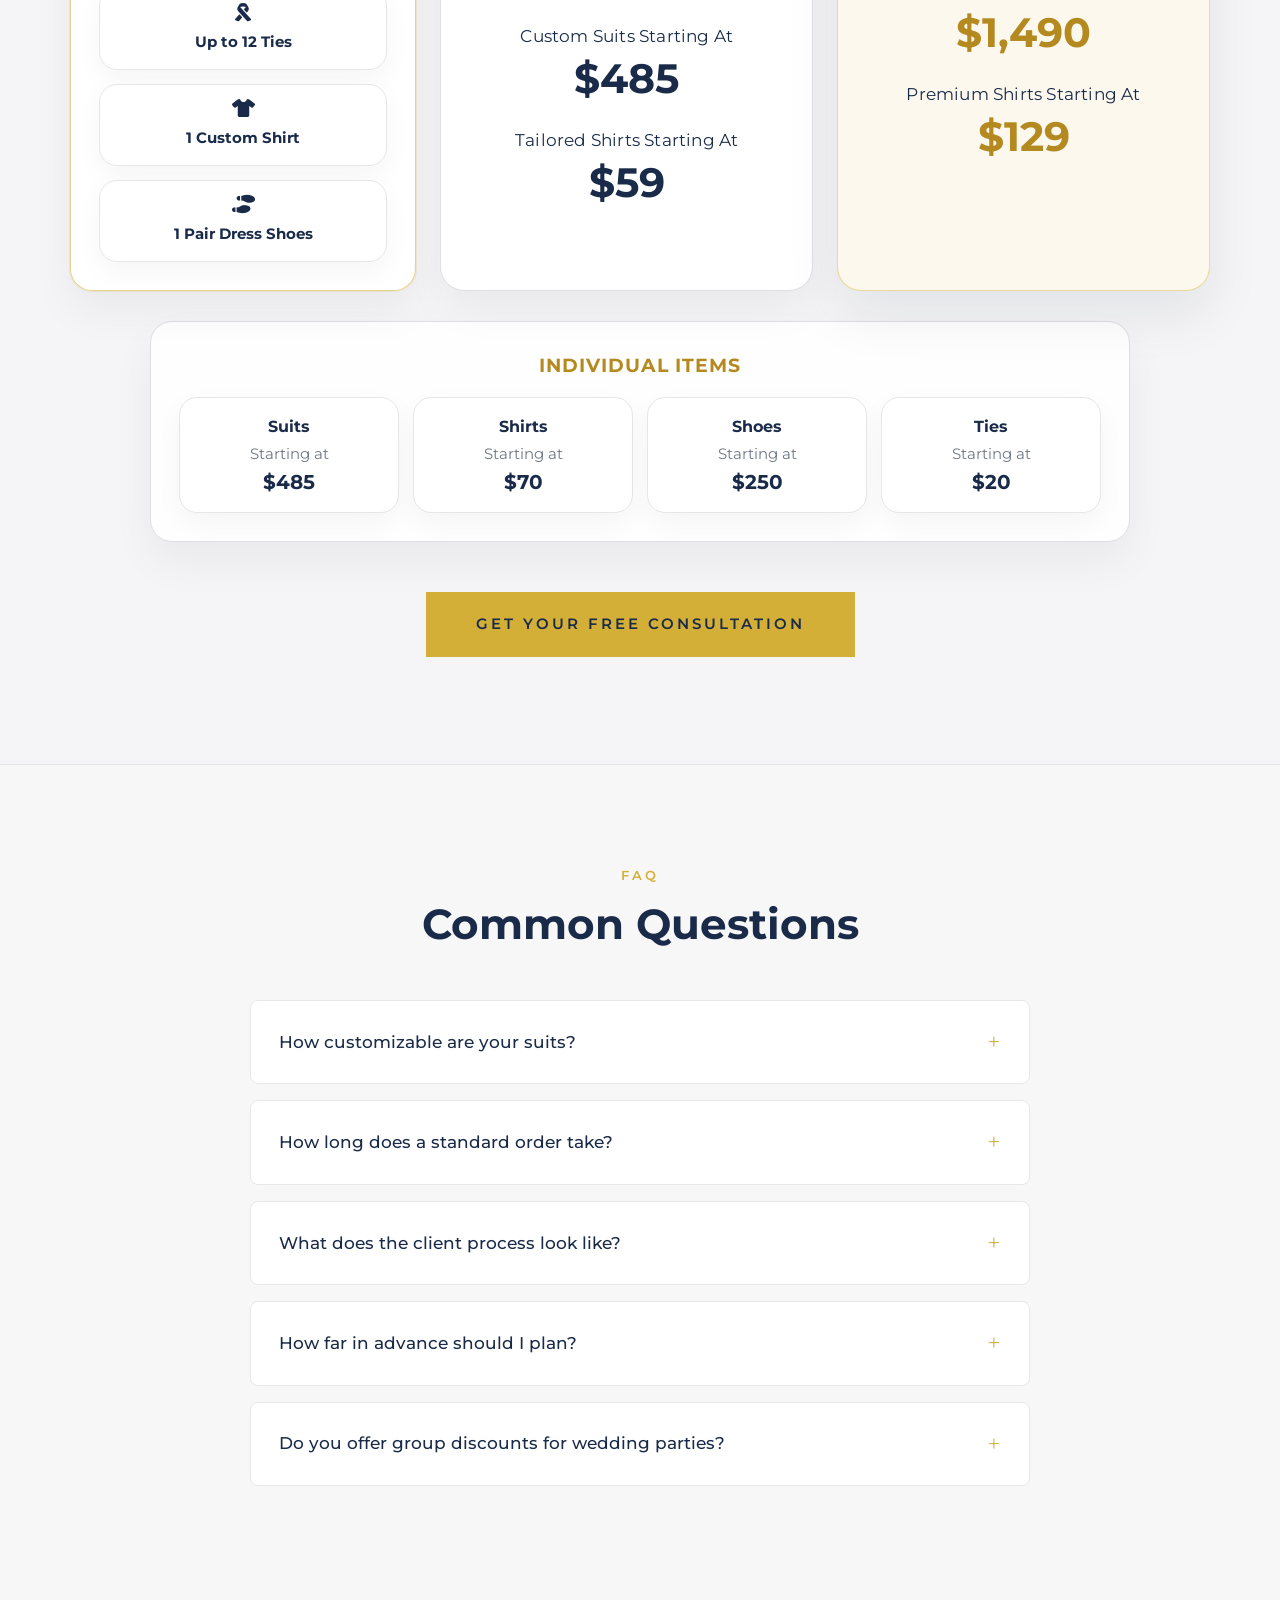
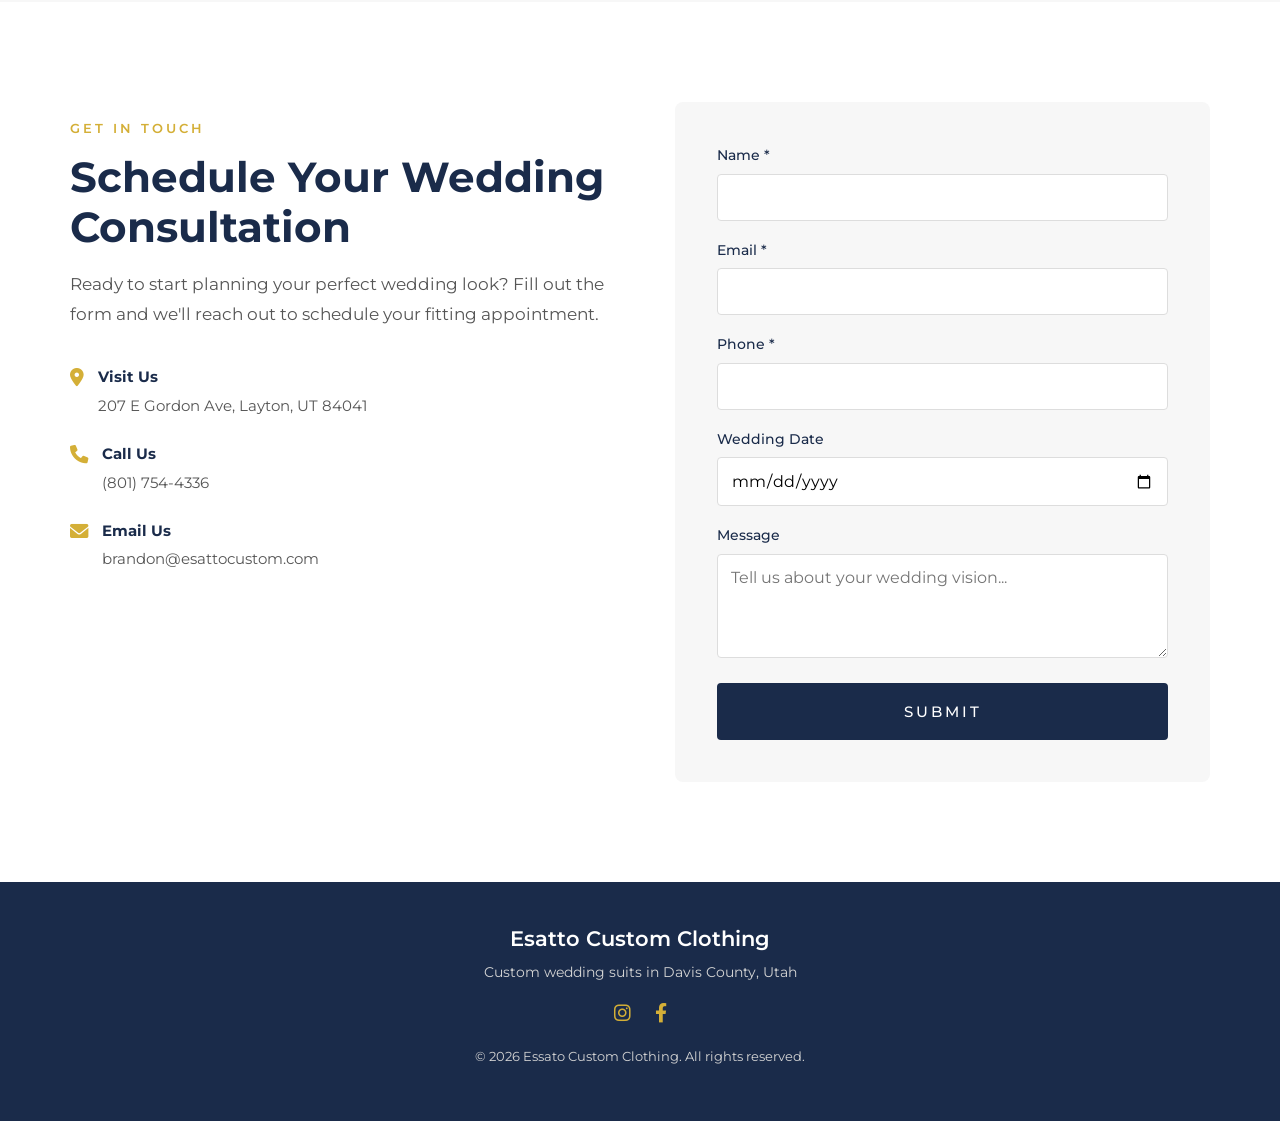
==== commit ea7b4fd2: "Rename wedding-landing.html to index.html" ====
--- a/index.html
+++ b/index.html
@@ -24,20 +24,26 @@
         /* ── Hero ── */
         .wl-hero {
             min-height: 100vh;
-            background: #1a2b4a url('PJ Low.jpg') center 24%/cover no-repeat;
+            background: #1a2b4a url('PJ Low.jpg') 48% 26%/cover no-repeat;
             position: relative;
             display: flex;
             align-items: center;
-            justify-content: center;
-            text-align: center;
+            justify-content: flex-end;
+            text-align: right;
+            padding: 0 clamp(24px, 7vw, 96px);
         }
         .wl-hero-overlay {
             position: absolute; inset: 0;
-            background: linear-gradient(to bottom, rgba(0,0,0,0.24), rgba(0,0,0,0.5));
+            background:
+                linear-gradient(90deg, rgba(0,0,0,0.18) 0%, rgba(0,0,0,0.34) 58%, rgba(0,0,0,0.60) 100%),
+                linear-gradient(to bottom, rgba(0,0,0,0.18), rgba(0,0,0,0.46));
         }
         .wl-hero-inner {
             position: relative; z-index: 2;
-            max-width: 800px; padding: 40px 24px;
+            width: min(100%, 680px);
+            max-width: 680px;
+            margin-left: auto;
+            padding: 40px 0;
         }
         .wl-hero-tag {
             font-size: 0.85rem; color: #d4af37; font-weight: 600;
@@ -45,12 +51,13 @@
             opacity: 0; animation: wlFadeUp .8s ease forwards .2s;
         }
         .wl-hero h1 {
-            font-size: 4.2rem; color: #fff; margin-bottom: 18px; line-height: 1.15;
+            font-size: 3.15rem; color: #fff; margin: 0 0 18px auto; line-height: 1.1;
+            max-width: 620px;
             opacity: 0; animation: wlFadeUp .8s ease forwards .4s;
         }
         .wl-hero p.wl-hero-sub {
             font-size: 1.25rem; color: rgba(255,255,255,.85); font-weight: 300;
-            max-width: 600px; margin: 0 auto 36px;
+            max-width: 560px; margin: 0 0 36px auto;
             opacity: 0; animation: wlFadeUp .8s ease forwards .7s;
         }
         .wl-hero-cta {
@@ -161,18 +168,22 @@
             border-radius: 8px;
             aspect-ratio: 3/4;
             overflow: hidden;
+            background: #f1f2f5;
             box-shadow: 0 8px 22px rgba(0,0,0,.12);
             cursor: pointer;
             transition: transform .3s ease, box-shadow .3s ease;
+            display: flex;
+            align-items: center;
+            justify-content: center;
         }
         .wl-groom-slide:hover {
             transform: translateY(-4px);
             box-shadow: 0 14px 32px rgba(0,0,0,.18);
         }
         .wl-groom-slide img {
-            width: 100%;
-            height: 100%;
-            object-fit: cover;
+            width: 94%;
+            height: 94%;
+            object-fit: contain;
             display: block;
         }
         .wl-groom-nav {
@@ -275,6 +286,22 @@
             gap: 24px;
             align-items: stretch;
         }
+        .wl-packages-subtitle {
+            grid-column: 1 / -1;
+            display: inline-flex;
+            align-items: center;
+            justify-content: center;
+            margin: 0 auto 2px;
+            padding: 11px 20px;
+            border-radius: 999px;
+            background: #f5f5f7;
+            border: 1px solid #d7d7db;
+            color: #6e6e73;
+            font-size: 0.92rem;
+            font-weight: 700;
+            letter-spacing: 1.9px;
+            text-transform: uppercase;
+        }
         .wl-package-includes {
             background: rgba(255,255,255,0.92);
             border: 1px solid rgba(212,175,55,0.55);
@@ -337,25 +364,6 @@
         .wl-tier::before {
             content: none;
         }
-        .wl-tier-badge {
-            display: inline-flex;
-            align-items: center;
-            gap: 8px;
-            margin: 0 auto 18px;
-            padding: 8px 14px;
-            border-radius: 999px;
-            background: #f5f5f7;
-            border: 1px solid #d7d7db;
-            color: #6e6e73;
-            font-size: 0.74rem;
-            font-weight: 700;
-            letter-spacing: 1.5px;
-            text-transform: uppercase;
-        }
-        .wl-tier-badge i {
-            color: #1a2b4a;
-            font-size: 0.82rem;
-        }
         .wl-tier-premium {
             background: #fcf8ee;
             border-color: rgba(212,175,55,0.45);
@@ -365,12 +373,6 @@
         .wl-tier-premium::before {
             content: none;
         }
-        .wl-tier-premium .wl-tier-badge {
-            background: rgba(212,175,55,0.12);
-            border-color: rgba(212,175,55,0.38);
-            color: #9b7a1f;
-        }
-        .wl-tier-premium .wl-tier-badge i,
         .wl-tier-premium h3,
         .wl-tier-premium .wl-price-line {
             color: #b4891f;
@@ -597,8 +599,25 @@
             }
         }
         @media (max-width: 768px) {
-            .wl-hero h1 { font-size: 2.6rem; }
+            .wl-hero {
+                background-position: 54% 20%;
+                justify-content: flex-end;
+                text-align: right;
+                padding: 0 20px;
+            }
+            .wl-hero-overlay {
+                background:
+                    linear-gradient(90deg, rgba(0,0,0,0.18) 0%, rgba(0,0,0,0.34) 45%, rgba(0,0,0,0.60) 100%),
+                    linear-gradient(to bottom, rgba(0,0,0,0.24), rgba(0,0,0,0.52));
+            }
+            .wl-hero-inner {
+                max-width: 800px;
+                width: 100%;
+                padding: 40px 24px;
+            }
+            .wl-hero h1 { font-size: 1.95rem; max-width: 100%; }
             .wl-hero p.wl-hero-sub { font-size: 1.05rem; }
+            .wl-hero p.wl-hero-sub { max-width: 600px; margin: 0 0 36px auto; }
             .wl-heading { font-size: 2rem; }
             .wl-section { padding: 70px 20px; }
 
@@ -665,47 +684,6 @@
         </div>
     </section>
 
-    <!-- ════════════════════════  BENEFITS  ════════════════════════ -->
-    <section class="wl-section wl-benefits">
-        <div class="wl-container wl-center">
-            <p class="wl-tag">The Esatto Difference</p>
-            <h2 class="wl-heading">Why Grooms Choose Esatto</h2>
-            <p class="wl-subtext">We handle every detail so you can focus on what matters most.</p>
-
-            <div class="wl-benefits-grid">
-                <div class="wl-benefit-card">
-                    <div class="wl-benefit-icon"><i class="fas fa-ruler-combined"></i></div>
-                    <h3>Perfect Fit Guaranteed</h3>
-                    <p>Every suit is built from your exact measurements. No awkward tailoring fixes&mdash;it's made for your body from the start.</p>
-                </div>
-                <div class="wl-benefit-card">
-                    <div class="wl-benefit-icon"><i class="fas fa-palette"></i></div>
-                    <h3>Total Customization</h3>
-                    <p>Choose your fabric, lining, lapel, buttons, and stitching. Your suit, your vision, down to the last detail.</p>
-                </div>
-                <div class="wl-benefit-card">
-                    <div class="wl-benefit-icon"><i class="fas fa-users"></i></div>
-                    <h3>Full Wedding Party</h3>
-                    <p>Outfit groomsmen, fathers, and ring bearers in coordinated custom looks. Group pricing available.</p>
-                </div>
-                <div class="wl-benefit-card">
-                    <div class="wl-benefit-icon"><i class="fas fa-gem"></i></div>
-                    <h3>Premium Fabrics</h3>
-                    <p>Domestic, premium, and Italian mills. Feel the difference that quality fabric makes on your wedding day.</p>
-                </div>
-                <div class="wl-benefit-card">
-                    <div class="wl-benefit-icon"><i class="fas fa-gift"></i></div>
-                    <h3>Up to 12 Ties Included</h3>
-                    <p>Every wedding package includes up to 12 custom ties for your entire party at no extra cost.</p>
-                </div>
-                <div class="wl-benefit-card">
-                    <div class="wl-benefit-icon"><i class="fas fa-heart"></i></div>
-                    <h3>Yours to Keep Forever</h3>
-                    <p>Unlike rentals, your custom suit is yours. Wear it to anniversaries, events, and beyond.</p>
-                </div>
-            </div>
-        </div>
-    </section>
 
     <!-- ════════════════════════  GROOMS GALLERY  ════════════════════════ -->
     <section class="wl-section" style="background: #fff;">
@@ -863,17 +841,52 @@
         </div>
     </section>
 
-    <!-- ════════════════════════  PRICING  ════════════════════════ -->
+    <!-- BENEFITS -->
+    <section class="wl-section wl-benefits">
+        <div class="wl-container wl-center">
+            <p class="wl-tag">The Esatto Difference</p>
+            <h2 class="wl-heading">Why Grooms Choose Esatto</h2>
+            <p class="wl-subtext">We handle every detail so you can focus on what matters most.</p>
+
+            <div class="wl-benefits-grid">
+                <div class="wl-benefit-card">
+                    <div class="wl-benefit-icon"><i class="fas fa-ruler-combined"></i></div>
+                    <h3>Perfect Fit Guaranteed</h3>
+                    <p>Every suit is built from your exact measurements. No awkward tailoring fixes&mdash;it's made for your body from the start.</p>
+                </div>
+                <div class="wl-benefit-card">
+                    <div class="wl-benefit-icon"><i class="fas fa-palette"></i></div>
+                    <h3>Total Customization</h3>
+                    <p>Choose your fabric, lining, lapel, buttons, and stitching. Your suit, your vision, down to the last detail.</p>
+                </div>
+                <div class="wl-benefit-card">
+                    <div class="wl-benefit-icon"><i class="fas fa-users"></i></div>
+                    <h3>Full Wedding Party</h3>
+                    <p>Outfit groomsmen, fathers, and ring bearers in coordinated custom looks. Group pricing available.</p>
+                </div>
+                <div class="wl-benefit-card">
+                    <div class="wl-benefit-icon"><i class="fas fa-gem"></i></div>
+                    <h3>Premium Fabrics</h3>
+                    <p>Domestic, premium, and Italian mills. Feel the difference that quality fabric makes on your wedding day.</p>
+                </div>
+                <div class="wl-benefit-card">
+                    <div class="wl-benefit-icon"><i class="fas fa-gift"></i></div>
+                    <h3>Up to 12 Ties Included</h3>
+                    <p>Every wedding package includes up to 12 custom ties for your entire party at no extra cost.</p>
+                </div>
+                <div class="wl-benefit-card">
+                    <div class="wl-benefit-icon"><i class="fas fa-heart"></i></div>
+                    <h3>Yours to Keep Forever</h3>
+                    <p>Unlike rentals, your custom suit is yours. Wear it to anniversaries, events, and beyond.</p>
+                </div>
+            </div>
+        </div>
+    </section>
+
+    <!-- PRICING -->
     <section class="wl-section wl-pricing-section">
         <div class="wl-container wl-center">
-            <p class="wl-tag">Investment</p>
-            <h2 class="wl-heading">Wedding Pricing</h2>
-            <p class="wl-subtext">Clear pricing with everything you need for wedding day styling.</p>
-            <div class="wl-pricing-chips">
-                <div class="wl-pricing-chip"><i class="fas fa-star"></i><span>Wedding Collection</span></div>
-                <div class="wl-pricing-chip"><i class="fas fa-users"></i><span>Group Ready</span></div>
-                <div class="wl-pricing-chip"><i class="fas fa-gem"></i><span>Premium Fit</span></div>
-            </div>
+            <h2 class="wl-heading">Pricing</h2>
 
             <div class="wl-pricing-tiers">
                 <div class="wl-pricing-layout">
@@ -881,15 +894,15 @@
                         <h3>Every Wedding Package Includes</h3>
                         <div class="wl-package-grid">
                             <div class="wl-package-item"><i class="fas fa-user-tie"></i><strong>1 Custom Suit</strong></div>
-                            <div class="wl-package-item"><i class="fas fa-ribbon"></i><strong>12 Ties</strong></div>
+                            <div class="wl-package-item"><i class="fas fa-ribbon"></i><strong>Up to 12 Ties</strong></div>
                             <div class="wl-package-item"><i class="fas fa-shirt"></i><strong>1 Custom Shirt</strong></div>
                             <div class="wl-package-item"><i class="fas fa-shoe-prints"></i><strong>1 Pair Dress Shoes</strong></div>
                         </div>
                     </div>
 
                     <div class="wl-pricing-grid">
+                        <p class="wl-packages-subtitle">PACKAGES</p>
                         <div class="wl-tier">
-                        <div class="wl-tier-badge"><i class="fas fa-heart"></i><span>Core Package</span></div>
                         <h3>Custom Made-to-Measure</h3>
                         <p class="wl-price-label">Custom Suits Starting At</p>
                         <div class="wl-price-line">$485</div>
@@ -898,7 +911,6 @@
                         </div>
 
                         <div class="wl-tier wl-tier-premium">
-                        <div class="wl-tier-badge"><i class="fas fa-crown"></i><span>Signature Package</span></div>
                         <h3>Premium Bespoke</h3>
                         <p class="wl-price-label">Bespoke Suits Starting At</p>
                         <div class="wl-price-line">$1,490</div>
@@ -951,31 +963,41 @@
 
             <div class="wl-faq-item">
                 <div class="wl-faq-q" onclick="this.nextElementSibling.classList.toggle('open'); this.querySelector('.wl-faq-icon').textContent = this.nextElementSibling.classList.contains('open') ? '\u2212' : '+'">
-                    <h4>How far in advance should I order my wedding suit?</h4>
+                    <h4>How customizable are your suits?</h4>
                     <span class="wl-faq-icon">+</span>
                 </div>
                 <div class="wl-faq-a">
-                    <p>We recommend at least 3-4 months before your wedding for custom suits, and 4-5 months for full bespoke. This gives us plenty of time for fittings and any adjustments.</p>
+                    <p>We offer hundreds of fabric options in virtually any color you can imagine, along with full control over design details.</p>
                 </div>
             </div>
 
             <div class="wl-faq-item">
                 <div class="wl-faq-q" onclick="this.nextElementSibling.classList.toggle('open'); this.querySelector('.wl-faq-icon').textContent = this.nextElementSibling.classList.contains('open') ? '\u2212' : '+'">
-                    <h4>Can my groomsmen be measured remotely?</h4>
+                    <h4>How long does a standard order take?</h4>
                     <span class="wl-faq-icon">+</span>
                 </div>
                 <div class="wl-faq-a">
-                    <p>Yes! For out-of-town groomsmen, we have a process to get accurate measurements remotely. Contact us for details.</p>
+                    <p>A standard order typically takes about 4 weeks for production and delivery. Rush options are available in 2 weeks or less.</p>
                 </div>
             </div>
 
             <div class="wl-faq-item">
                 <div class="wl-faq-q" onclick="this.nextElementSibling.classList.toggle('open'); this.querySelector('.wl-faq-icon').textContent = this.nextElementSibling.classList.contains('open') ? '\u2212' : '+'">
-                    <h4>What's the difference between Custom and Full Bespoke?</h4>
+                    <h4>What does the client process look like?</h4>
                     <span class="wl-faq-icon">+</span>
                 </div>
                 <div class="wl-faq-a">
-                    <p>Full Bespoke includes unlimited fittings until the fit is exactly how you want it and takes 10-12 weeks. Custom includes one fitting with alterations covered and takes 4-5 weeks.</p>
+                    <p>We start with an initial fitting to take measurements, choose fabrics, and complete payment. Your order is delivered in about 3-4 weeks, then you return for a second fitting. We cover any needed alterations or remakes.</p>
+                </div>
+            </div>
+
+            <div class="wl-faq-item">
+                <div class="wl-faq-q" onclick="this.nextElementSibling.classList.toggle('open'); this.querySelector('.wl-faq-icon').textContent = this.nextElementSibling.classList.contains('open') ? '\u2212' : '+'">
+                    <h4>How far in advance should I plan?</h4>
+                    <span class="wl-faq-icon">+</span>
+                </div>
+                <div class="wl-faq-a">
+                    <p>Ideally allow 6-8 weeks for custom suits and 2-3 months for full bespoke options.</p>
                 </div>
             </div>
 
@@ -1211,10 +1233,12 @@
             var groomViewport = document.getElementById('groomCarouselViewport');
             var groomDots = document.getElementById('groomCarouselDots');
             if (!groomTrack || !groomViewport || !groomDots) return;
+            var groomCarousel = groomViewport.closest('.wl-groom-carousel') || groomViewport;
 
             var groomSlides = groomTrack.querySelectorAll('.wl-groom-slide');
             var groomGap = 18;
             var groomInterval;
+            var GROOM_AUTOPLAY_MS = 3500;
 
             function getGroomVisibleCount() {
                 if (window.innerWidth <= 600) return 1;
@@ -1234,11 +1258,11 @@
             }
 
             function getGroomTotalPages() {
-                return Math.ceil(groomSlides.length / getGroomVisibleCount());
+                return Math.max(1, groomSlides.length - getGroomVisibleCount() + 1);
             }
 
             function updateGroomDots() {
-                var activePage = Math.floor(groomIndex / getGroomVisibleCount());
+                var activePage = groomIndex;
                 var allDots = groomDots.querySelectorAll('.groom-dot');
                 for (var i = 0; i < allDots.length; i++) {
                     allDots[i].style.background = i === activePage ? '#d4af37' : 'rgba(26,43,74,0.24)';
@@ -1268,37 +1292,40 @@
             }
 
             window.moveGroomCarousel = function(direction) {
-                var visible = getGroomVisibleCount();
-                var maxIndex = Math.max(0, groomSlides.length - visible);
-                groomIndex += direction * visible;
+                var maxIndex = Math.max(0, groomSlides.length - getGroomVisibleCount());
+                groomIndex += direction;
                 if (groomIndex < 0) groomIndex = 0;
                 if (groomIndex > maxIndex) groomIndex = maxIndex;
                 updateGroomCarousel();
+                startGroomAutoScroll();
             };
 
             function goToGroomSlide(dotIndex) {
-                var visible = getGroomVisibleCount();
-                var maxIndex = Math.max(0, groomSlides.length - visible);
-                groomIndex = dotIndex * visible;
+                var maxIndex = Math.max(0, groomSlides.length - getGroomVisibleCount());
+                groomIndex = dotIndex;
                 if (groomIndex > maxIndex) groomIndex = maxIndex;
                 updateGroomCarousel();
+                startGroomAutoScroll();
             }
 
             function startGroomAutoScroll() {
+                stopGroomAutoScroll();
+                if (groomSlides.length <= getGroomVisibleCount()) return;
                 groomInterval = setInterval(function() {
-                    var visible = getGroomVisibleCount();
-                    var maxIndex = Math.max(0, groomSlides.length - visible);
+                    var maxIndex = Math.max(0, groomSlides.length - getGroomVisibleCount());
                     if (groomIndex >= maxIndex) groomIndex = 0;
                     else {
-                        groomIndex += visible;
-                        if (groomIndex > maxIndex) groomIndex = maxIndex;
+                        groomIndex += 1;
                     }
                     updateGroomCarousel();
-                }, 5500);
+                }, GROOM_AUTOPLAY_MS);
             }
 
             function stopGroomAutoScroll() {
-                clearInterval(groomInterval);
+                if (groomInterval) {
+                    clearInterval(groomInterval);
+                    groomInterval = null;
+                }
             }
 
             window.addEventListener('resize', function() {
@@ -1306,6 +1333,12 @@
                 if (groomIndex > maxIndex) groomIndex = maxIndex;
                 buildGroomDots();
                 updateGroomCarousel();
+                startGroomAutoScroll();
+            });
+
+            document.addEventListener('visibilitychange', function() {
+                if (document.hidden) stopGroomAutoScroll();
+                else startGroomAutoScroll();
             });
 
             var groomTouchStartX = 0;
@@ -1330,8 +1363,8 @@
                 startGroomAutoScroll();
             });
 
-            groomViewport.addEventListener('mouseenter', stopGroomAutoScroll);
-            groomViewport.addEventListener('mouseleave', function() {
+            groomCarousel.addEventListener('mouseenter', stopGroomAutoScroll);
+            groomCarousel.addEventListener('mouseleave', function() {
                 stopGroomAutoScroll();
                 startGroomAutoScroll();
             });
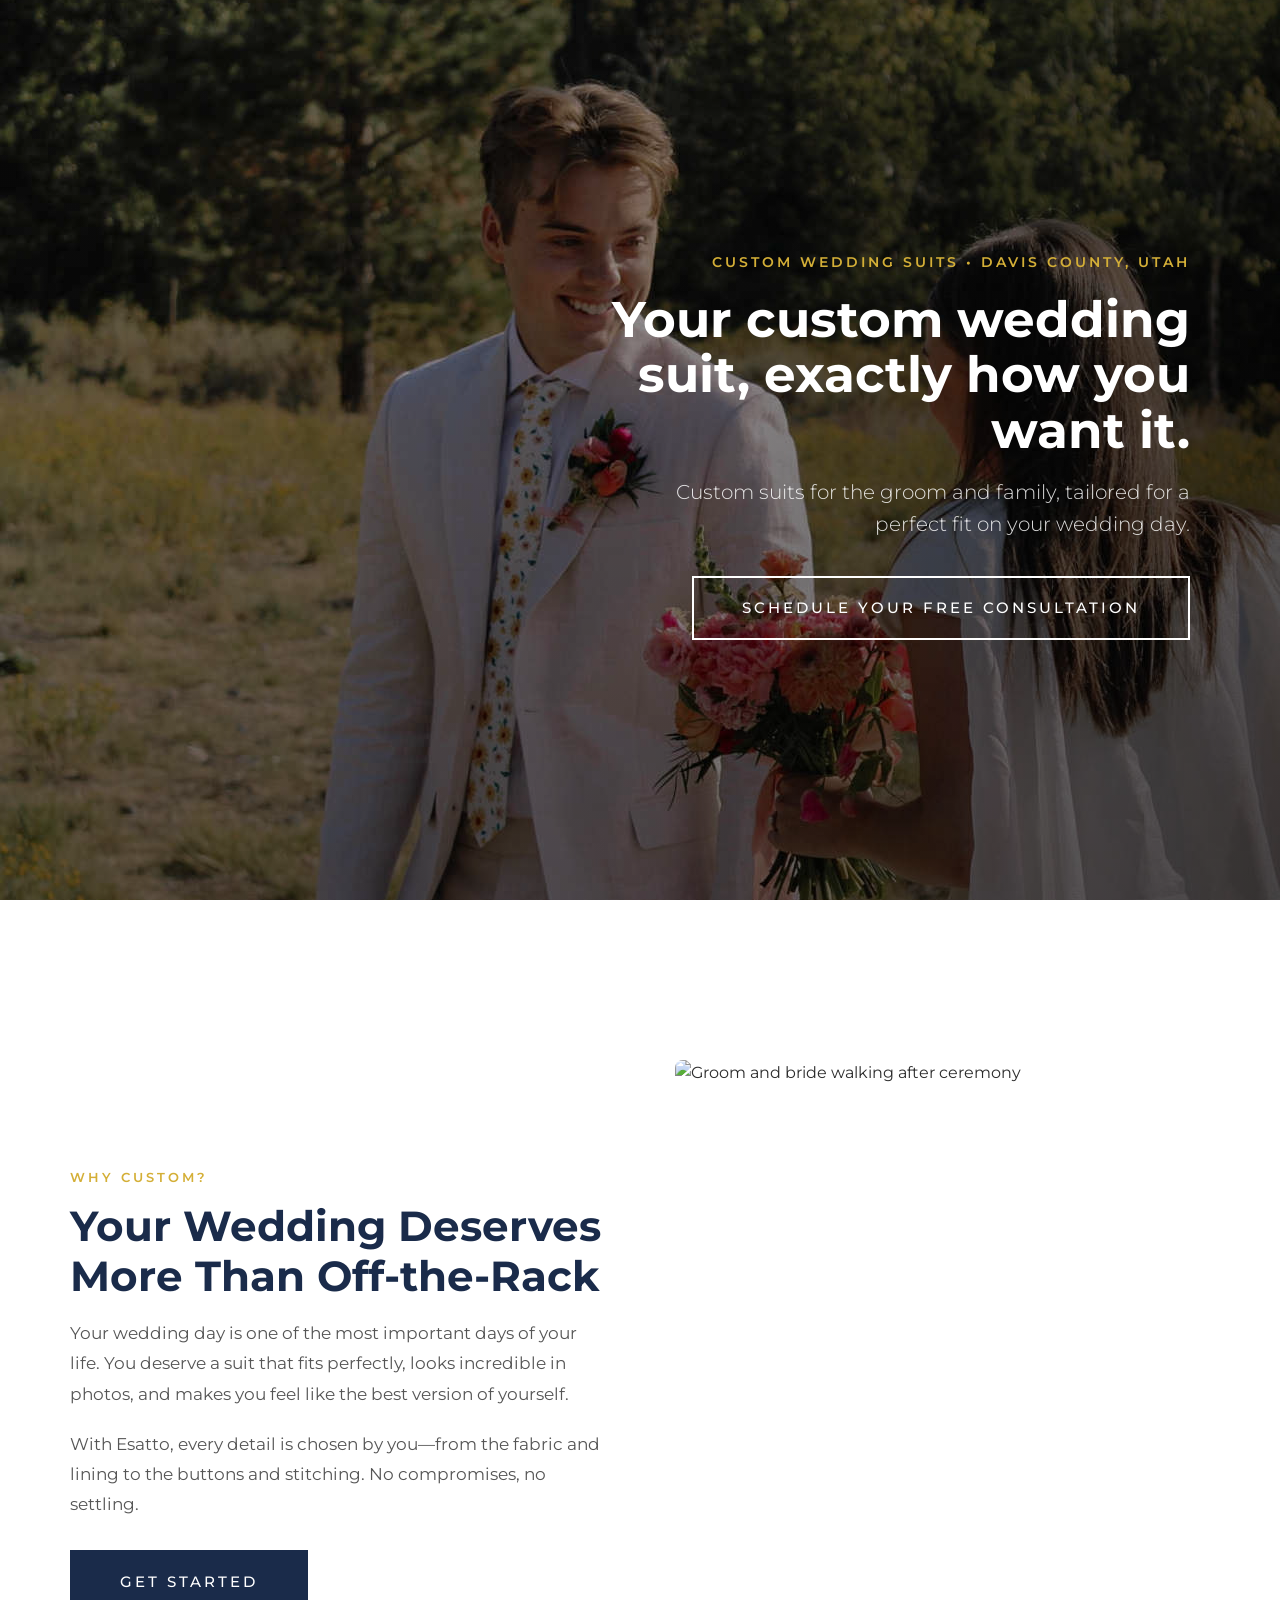
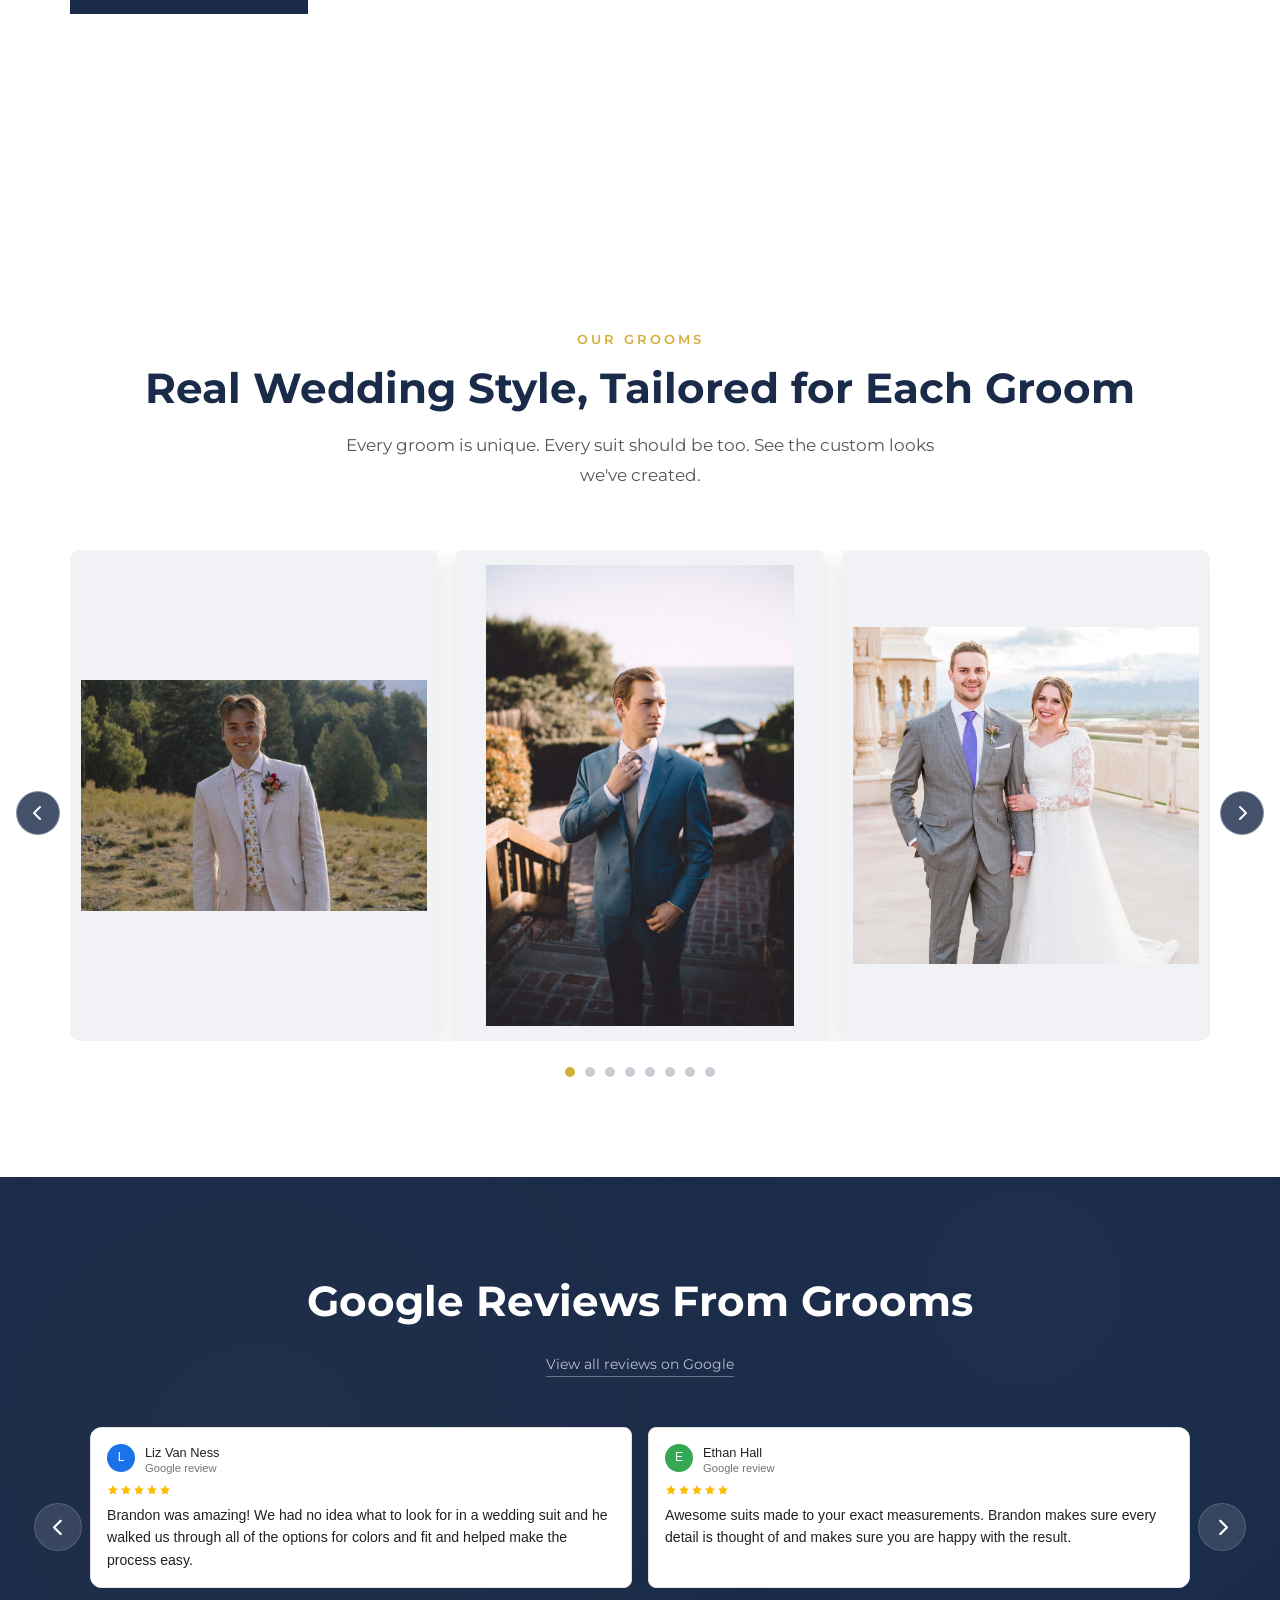
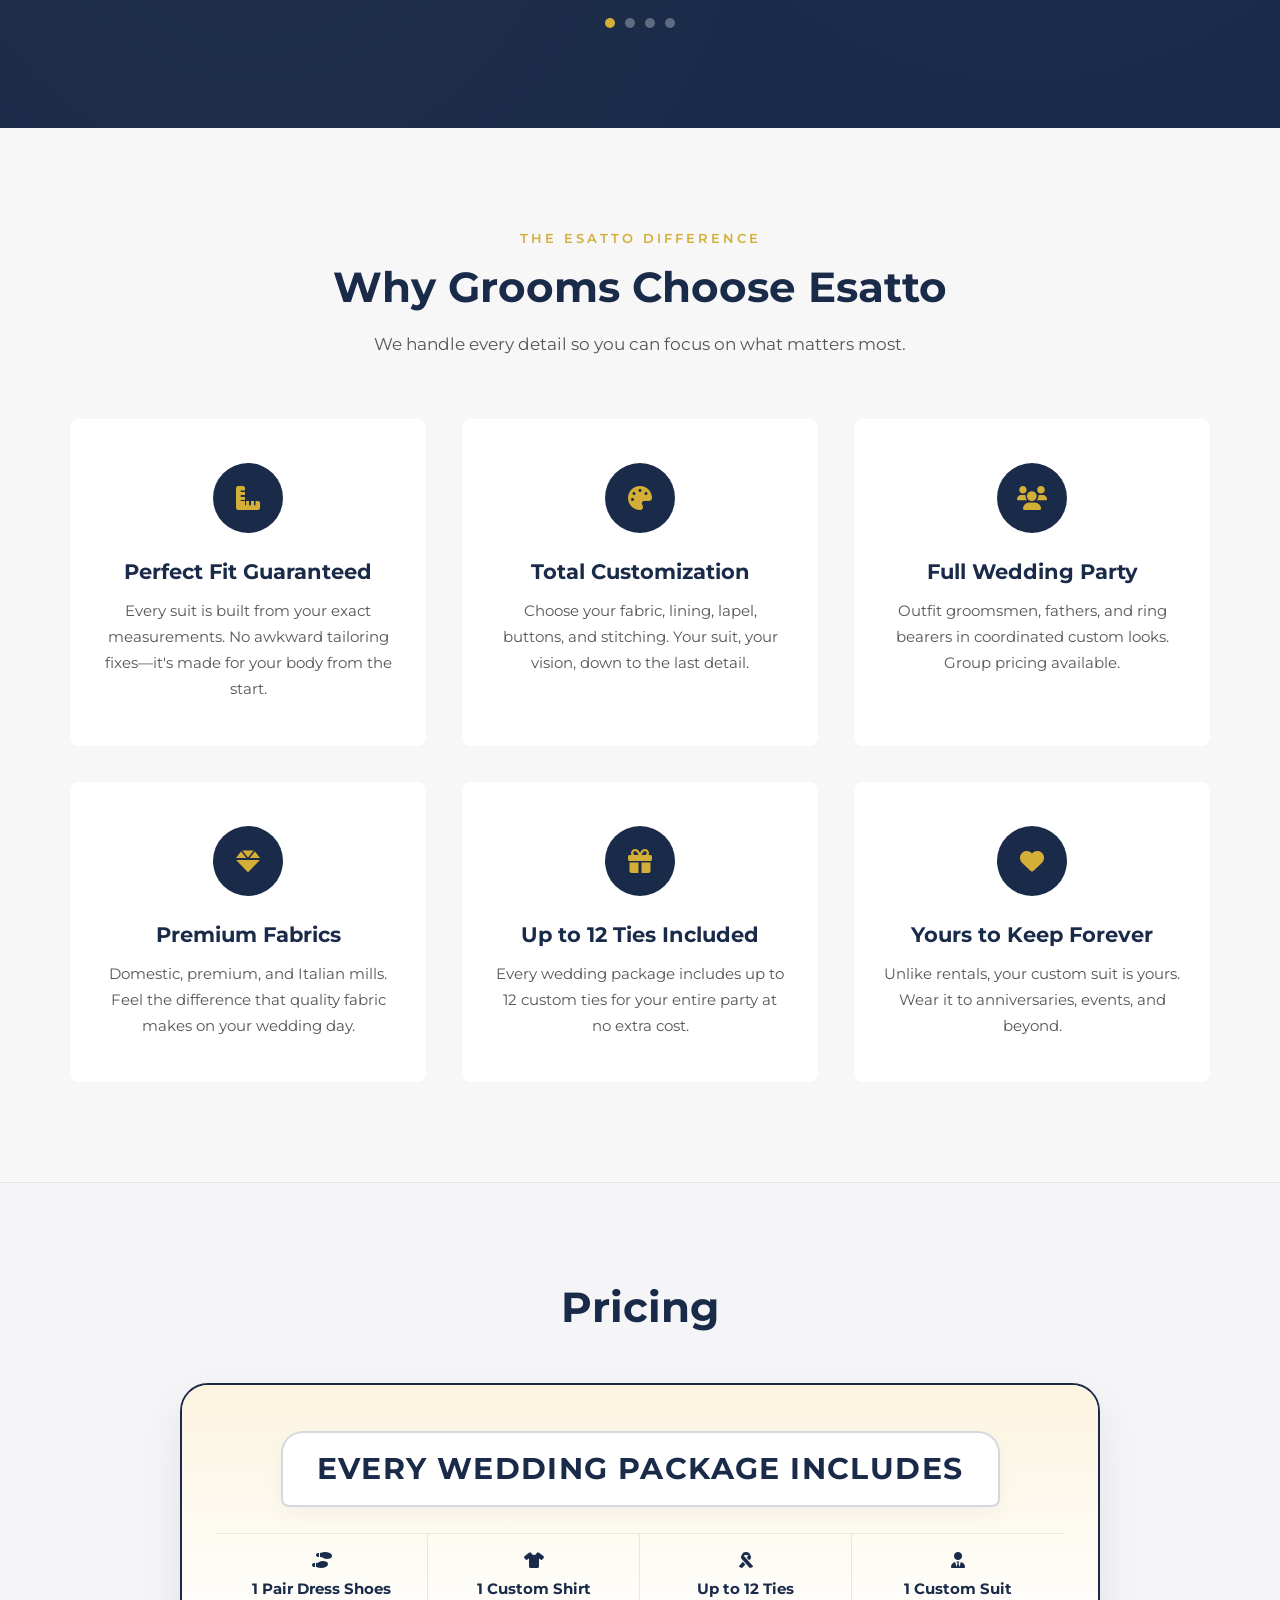
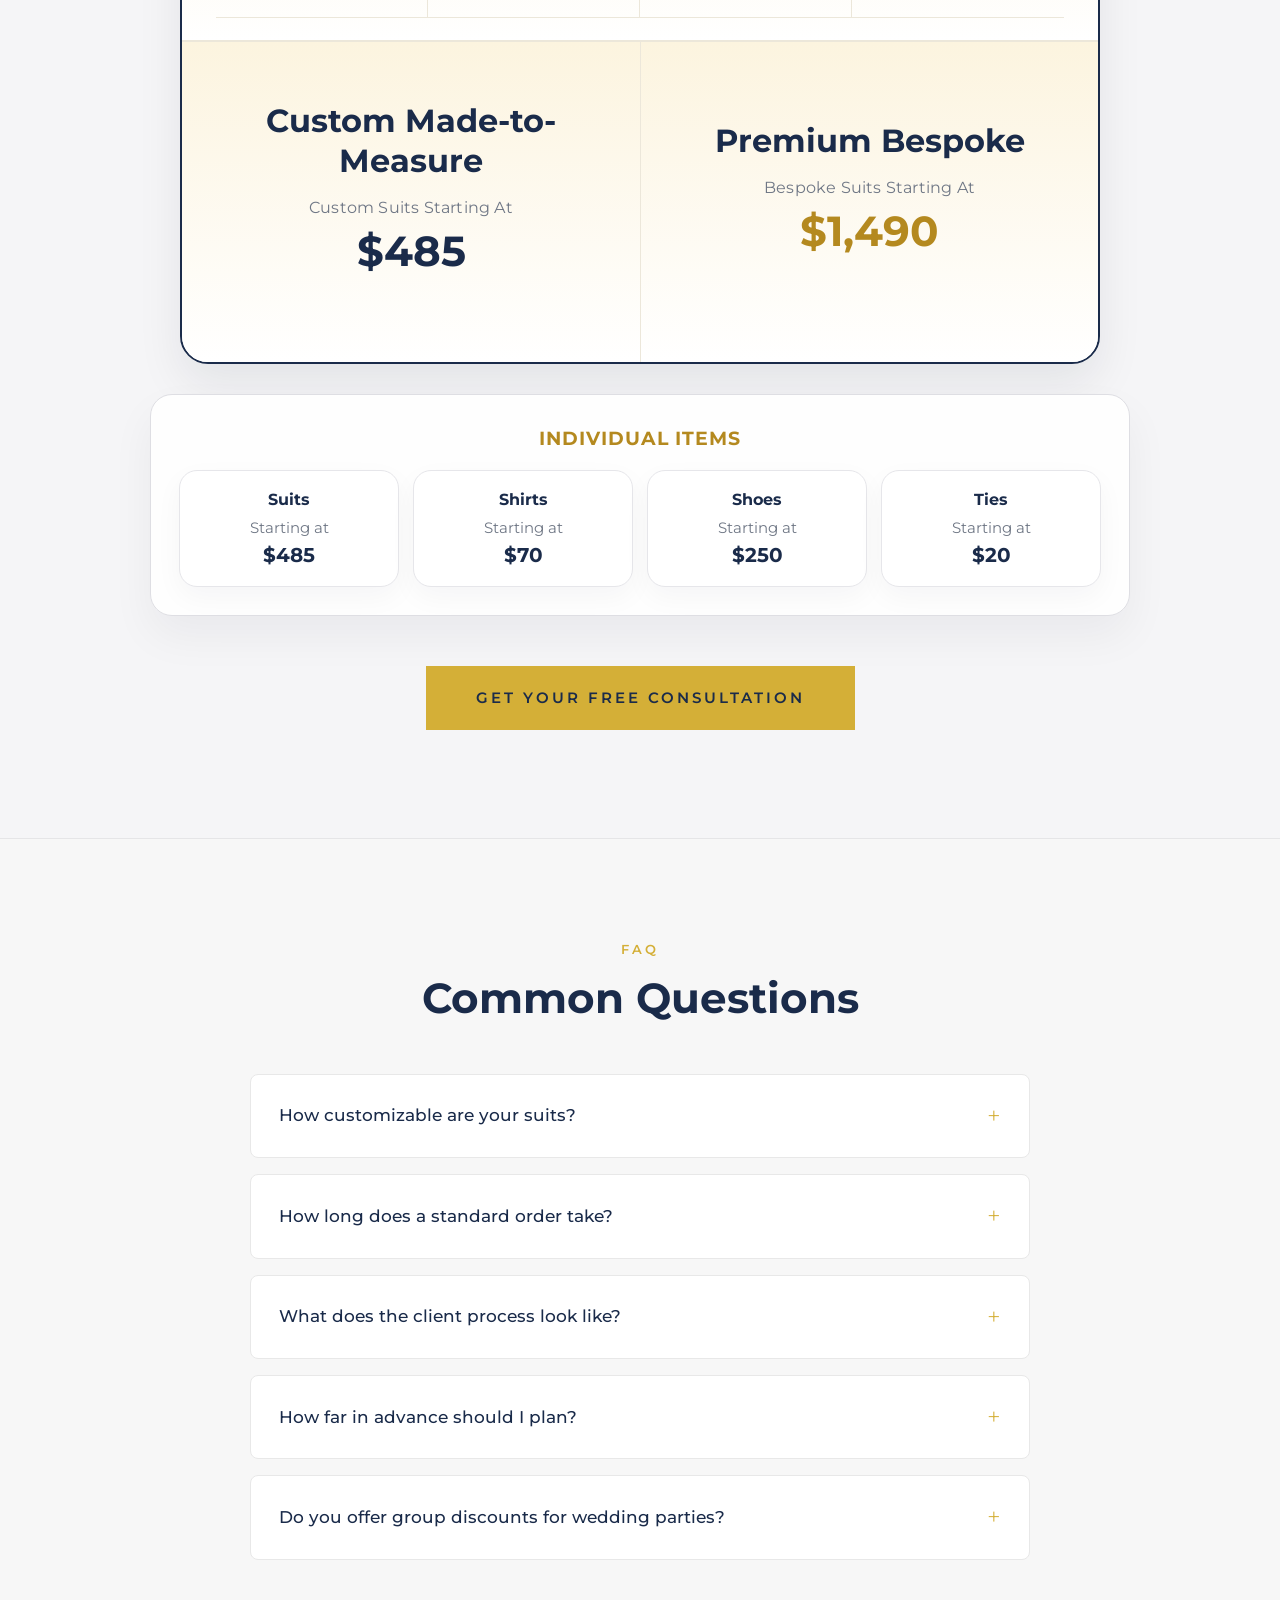
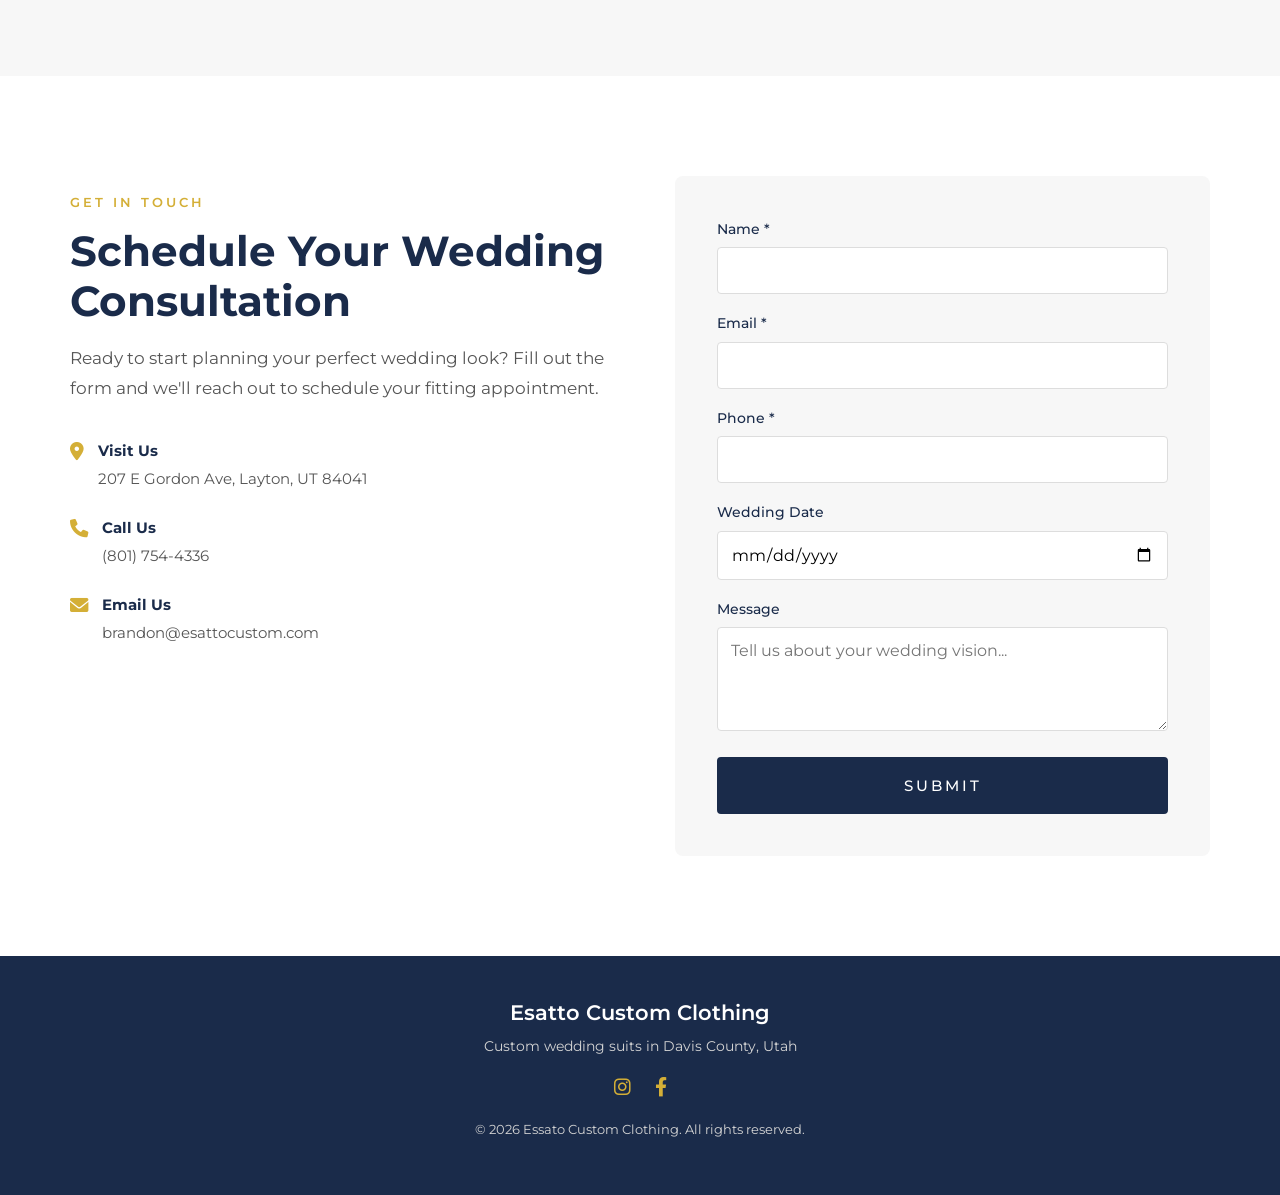
==== commit adf83e42: "Update index.html" ====
--- a/index.html
+++ b/index.html
@@ -18,13 +18,14 @@
     <style>
         *, *::before, *::after { margin: 0; padding: 0; box-sizing: border-box; }
         body { font-family: 'Montserrat', sans-serif; color: #2c2c2c; line-height: 1.6; overflow-x: hidden; }
+        body.wl-modal-open { overflow: hidden; }
         img { max-width: 100%; display: block; }
         a { text-decoration: none; }
 
         /* ── Hero ── */
         .wl-hero {
             min-height: 100vh;
-            background: #1a2b4a url('PJ Low.jpg') 48% 26%/cover no-repeat;
+            background: #1a2b4a url('PJ Low.jpg') 48% 35%/cover no-repeat;
             position: relative;
             display: flex;
             align-items: center;
@@ -35,8 +36,8 @@
         .wl-hero-overlay {
             position: absolute; inset: 0;
             background:
-                linear-gradient(90deg, rgba(0,0,0,0.18) 0%, rgba(0,0,0,0.34) 58%, rgba(0,0,0,0.60) 100%),
-                linear-gradient(to bottom, rgba(0,0,0,0.18), rgba(0,0,0,0.46));
+                linear-gradient(90deg, rgba(0,0,0,0.12) 0%, rgba(0,0,0,0.28) 58%, rgba(0,0,0,0.52) 100%),
+                linear-gradient(to bottom, rgba(0,0,0,0.12), rgba(0,0,0,0.38));
         }
         .wl-hero-inner {
             position: relative; z-index: 2;
@@ -234,6 +235,99 @@
         }
 
         /* ── Pricing ── */
+        /* Lightbox */
+        .wl-lightbox {
+            position: fixed;
+            inset: 0;
+            display: flex;
+            align-items: center;
+            justify-content: center;
+            padding: 24px;
+            background: rgba(0,0,0,0.82);
+            opacity: 0;
+            visibility: hidden;
+            pointer-events: none;
+            transition: opacity .25s ease, visibility .25s ease;
+            z-index: 9999;
+        }
+        .wl-lightbox.is-open {
+            opacity: 1;
+            visibility: visible;
+            pointer-events: auto;
+        }
+        .wl-lightbox-dialog {
+            position: relative;
+            width: min(92vw, 980px);
+        }
+        .wl-lightbox-stage {
+            position: relative;
+            width: 100%;
+            background: #0e1624;
+            border-radius: 18px;
+            overflow: hidden;
+            box-shadow: 0 28px 80px rgba(0,0,0,0.35);
+        }
+        .wl-lightbox-image-wrap {
+            display: flex;
+            align-items: center;
+            justify-content: center;
+            padding: 20px;
+            min-height: min(78vh, 760px);
+            touch-action: pan-y;
+        }
+        .wl-lightbox-image {
+            width: 100%;
+            max-width: 100%;
+            max-height: min(78vh, 760px);
+            object-fit: contain;
+        }
+        .wl-lightbox-close,
+        .wl-lightbox-nav {
+            border: none;
+            border-radius: 999px;
+            background: rgba(255,255,255,0.14);
+            color: #fff;
+            width: 48px;
+            height: 48px;
+            display: flex;
+            align-items: center;
+            justify-content: center;
+            cursor: pointer;
+            transition: background .25s ease, transform .25s ease;
+            backdrop-filter: blur(6px);
+        }
+        .wl-lightbox-close:hover,
+        .wl-lightbox-nav:hover {
+            background: rgba(212,175,55,0.92);
+            color: #1a2b4a;
+        }
+        .wl-lightbox-nav:hover {
+            transform: translateY(-50%) scale(1.04);
+        }
+        .wl-lightbox-close {
+            position: absolute;
+            top: -10px;
+            right: -10px;
+            z-index: 2;
+        }
+        .wl-lightbox-nav {
+            position: absolute;
+            top: 50%;
+            transform: translateY(-50%);
+            z-index: 2;
+        }
+        #groomLightboxPrev { left: -22px; }
+        #groomLightboxNext { right: -22px; }
+        .wl-lightbox-counter {
+            position: absolute;
+            left: 50%;
+            bottom: -34px;
+            transform: translateX(-50%);
+            color: rgba(255,255,255,0.88);
+            font-size: 0.9rem;
+            letter-spacing: 1.5px;
+            text-transform: uppercase;
+        }
         .wl-pricing-section {
             background: #f5f5f7 !important;
             border-top: 1px solid #e5e5e7;
@@ -275,99 +369,104 @@
             font-size: 0.9rem;
         }
         .wl-pricing-layout {
-            display: grid;
-            grid-template-columns: minmax(280px, 0.9fr) minmax(0, 2fr);
-            gap: 24px;
-            align-items: stretch;
+            max-width: 920px;
+            margin: 0 auto;
+            background: linear-gradient(180deg, #fcf4df 0%, #ffffff 100%);
+            border: 2px solid #1a2b4a;
+            border-radius: 28px;
+            overflow: hidden;
+            box-shadow: 0 20px 46px rgba(15,23,42,0.08);
         }
         .wl-pricing-grid {
             display: grid;
             grid-template-columns: repeat(2, minmax(0, 1fr));
-            gap: 24px;
+            gap: 0;
+            border-top: 1px solid #ece7da;
             align-items: stretch;
         }
         .wl-packages-subtitle {
-            grid-column: 1 / -1;
-            display: inline-flex;
-            align-items: center;
-            justify-content: center;
-            margin: 0 auto 2px;
-            padding: 11px 20px;
-            border-radius: 999px;
-            background: #f5f5f7;
-            border: 1px solid #d7d7db;
-            color: #6e6e73;
-            font-size: 0.92rem;
-            font-weight: 700;
-            letter-spacing: 1.9px;
-            text-transform: uppercase;
+            display: none;
         }
         .wl-package-includes {
-            background: rgba(255,255,255,0.92);
-            border: 1px solid rgba(212,175,55,0.55);
-            border-radius: 22px;
-            padding: 28px;
+            background: linear-gradient(180deg, #fcf4df 0%, #ffffff 100%);
+            border-bottom: 1px solid #ece7da;
+            padding: 46px 34px 22px;
             margin: 0;
             max-width: none;
-            box-shadow: 0 0 0 1px rgba(212,175,55,0.18), 0 20px 44px rgba(15,23,42,0.05);
-            height: 100%;
+            box-shadow: none;
             display: flex;
             flex-direction: column;
+            align-items: center;
         }
         .wl-package-includes h3 {
             color: #1a2b4a;
-            font-size: 1.2rem;
-            margin-bottom: 18px;
-            letter-spacing: 1px;
+            font-size: 1.85rem;
+            line-height: 1.2;
+            margin-bottom: 26px;
+            letter-spacing: 1.4px;
             text-transform: uppercase;
+            text-align: center;
+            padding: 18px 34px;
+            background: #fff;
+            border: 2px solid rgba(26,43,74,0.18);
+            border-radius: 22px 22px 8px 8px;
+            box-shadow: 0 8px 22px rgba(15,23,42,0.04);
         }
         .wl-package-grid {
+            width: 100%;
             display: grid;
-            grid-template-columns: 1fr;
-            gap: 14px;
+            grid-template-columns: repeat(4, minmax(0, 1fr));
+            gap: 0;
+            border-top: 1px solid #ece7da;
+            border-bottom: 1px solid #ece7da;
         }
         .wl-package-item {
-            background: #fff;
-            border: 1px solid #e6e6ea;
-            border-radius: 18px;
-            padding: 14px 12px;
+            background: transparent;
+            border: none;
+            border-right: 1px solid #ece7da;
+            border-radius: 0;
+            padding: 18px 10px 16px;
             text-align: center;
             position: relative;
             overflow: hidden;
-            box-shadow: 0 10px 28px rgba(15,23,42,0.04);
+            box-shadow: none;
+        }
+        .wl-package-item:last-child {
+            border-right: none;
         }
         .wl-package-item::before {
             content: none;
         }
         .wl-package-item i {
             color: #1a2b4a;
-            font-size: 1.15rem;
+            font-size: 1rem;
             margin-bottom: 8px;
             display: block;
         }
         .wl-package-item strong {
             color: #1a2b4a;
-            font-size: 0.95rem;
+            font-size: 0.96rem;
+            line-height: 1.35;
         }
         .wl-tier {
-            background: #fff;
-            border: 1px solid #dedee3;
-            border-radius: 24px;
-            padding: 36px;
+            background: linear-gradient(180deg, #fcf4df 0%, #ffffff 100%);
+            border: none;
+            border-radius: 0;
+            padding: 34px 28px 38px;
             position: relative;
             overflow: hidden;
-            box-shadow: 0 18px 42px rgba(15,23,42,0.05);
-            height: 100%;
+            box-shadow: none;
+            min-height: 320px;
             display: flex;
             flex-direction: column;
+            justify-content: center;
         }
         .wl-tier::before {
             content: none;
         }
         .wl-tier-premium {
-            background: #fcf8ee;
-            border-color: rgba(212,175,55,0.45);
-            box-shadow: 0 24px 54px rgba(15,23,42,0.08);
+            background: linear-gradient(180deg, #fcf4df 0%, #ffffff 100%);
+            border-left: 1px solid #ece7da;
             transform: none;
         }
         .wl-tier-premium::before {
@@ -377,7 +476,7 @@
         .wl-tier-premium .wl-price-line {
             color: #b4891f;
         }
-        .wl-tier h3 { font-size: 1.8rem; color: #1a2b4a; text-align: center; margin-bottom: 14px; }
+        .wl-tier h3 { font-size: 2rem; color: #1a2b4a; text-align: center; margin-bottom: 14px; line-height: 1.25; }
         .wl-tier .wl-tier-desc {
             text-align: center;
             font-size: 0.96rem;
@@ -389,15 +488,15 @@
         .wl-price-line {
             text-align: center;
             color: #1a2b4a;
-            font-size: 2.55rem;
+            font-size: 2.65rem;
             font-weight: 700;
             line-height: 1.05;
             margin-bottom: 26px;
         }
         .wl-price-label {
             text-align: center;
-            color: #1a2b4a;
-            font-size: 1.05rem;
+            color: #6f7785;
+            font-size: 1rem;
             margin: 0 0 8px 0;
             letter-spacing: 0.2px;
         }
@@ -581,9 +680,14 @@
         @media (max-width: 1024px) {
             .wl-benefits-grid { grid-template-columns: repeat(2, 1fr); }
             .wl-gallery-grid { grid-template-columns: repeat(2, 1fr); }
-            .wl-pricing-layout { grid-template-columns: 1fr; }
             .wl-pricing-grid { grid-template-columns: repeat(2, minmax(0, 1fr)); }
-            .wl-package-grid { grid-template-columns: 1fr; }
+            .wl-package-includes { padding: 40px 24px 18px; }
+            .wl-package-includes h3 { font-size: 1.5rem; padding: 16px 24px; }
+            .wl-package-grid { grid-template-columns: repeat(2, minmax(0, 1fr)); }
+            .wl-package-item:nth-child(2n) { border-right: none; }
+            .wl-package-item:nth-child(-n + 2) { border-bottom: 1px solid #ece7da; }
+            .wl-tier { min-height: 290px; }
+            .wl-tier h3 { font-size: 1.7rem; }
             .wl-individual-grid { grid-template-columns: repeat(2, minmax(0, 1fr)); }
 
             .wl-groom-prev { left: 8px; }
@@ -600,15 +704,15 @@
         }
         @media (max-width: 768px) {
             .wl-hero {
-                background-position: 54% 20%;
+                background-position: 54% 28%;
                 justify-content: flex-end;
                 text-align: right;
                 padding: 0 20px;
             }
             .wl-hero-overlay {
                 background:
-                    linear-gradient(90deg, rgba(0,0,0,0.18) 0%, rgba(0,0,0,0.34) 45%, rgba(0,0,0,0.60) 100%),
-                    linear-gradient(to bottom, rgba(0,0,0,0.24), rgba(0,0,0,0.52));
+                    linear-gradient(90deg, rgba(0,0,0,0.12) 0%, rgba(0,0,0,0.28) 45%, rgba(0,0,0,0.52) 100%),
+                    linear-gradient(to bottom, rgba(0,0,0,0.18), rgba(0,0,0,0.44));
             }
             .wl-hero-inner {
                 max-width: 800px;
@@ -630,9 +734,28 @@
             .wl-form .wl-form-row { grid-template-columns: 1fr; }
             .wl-pricing-grid { grid-template-columns: 1fr; }
             .wl-tier { padding: 28px 20px; }
+            .wl-tier-premium { border-left: none; border-top: 1px solid #ece7da; }
+            .wl-tier h3 { font-size: 1.65rem; }
             .wl-price-label { font-size: 1rem; }
             .wl-price-line { font-size: 2.15rem; }
-            .wl-package-grid { grid-template-columns: 1fr; }
+            .wl-package-includes {
+                padding: 34px 16px 14px;
+            }
+            .wl-package-includes h3 {
+                width: 100%;
+                font-size: 1.2rem;
+                padding: 14px 16px;
+                margin-bottom: 18px;
+            }
+            .wl-package-grid { grid-template-columns: repeat(2, minmax(0, 1fr)); }
+            .wl-package-item {
+                padding: 16px 8px 14px;
+                border-right: 1px solid #ece7da;
+                border-bottom: 1px solid #ece7da;
+            }
+            .wl-package-item:nth-child(2n) { border-right: none; }
+            .wl-package-item:nth-last-child(-n + 2) { border-bottom: none; }
+            .wl-package-item strong { font-size: 0.88rem; }
             .wl-individual-grid { grid-template-columns: 1fr; }
             .wl-pricing-chip {
                 width: 100%;
@@ -644,6 +767,28 @@
                 width: 40px;
                 height: 40px;
             }
+            .wl-lightbox {
+                padding: 16px;
+            }
+            .wl-lightbox-close,
+            .wl-lightbox-nav {
+                width: 42px;
+                height: 42px;
+            }
+            .wl-lightbox-close {
+                top: -8px;
+                right: -4px;
+            }
+            .wl-lightbox-image-wrap {
+                min-height: auto;
+                padding: 14px;
+            }
+            .wl-lightbox-counter {
+                bottom: -28px;
+                font-size: 0.78rem;
+            }
+            #groomLightboxPrev { left: 8px; }
+            #groomLightboxNext { right: 8px; }
         }
     </style>
 </head>
@@ -893,10 +1038,10 @@
                     <div class="wl-package-includes">
                         <h3>Every Wedding Package Includes</h3>
                         <div class="wl-package-grid">
+                            <div class="wl-package-item"><i class="fas fa-shoe-prints"></i><strong>1 Pair Dress Shoes</strong></div>
+                            <div class="wl-package-item"><i class="fas fa-shirt"></i><strong>1 Custom Shirt</strong></div>
+                            <div class="wl-package-item"><i class="fas fa-ribbon"></i><strong>Up to 12 Ties</strong></div>
                             <div class="wl-package-item"><i class="fas fa-user-tie"></i><strong>1 Custom Suit</strong></div>
-                            <div class="wl-package-item"><i class="fas fa-ribbon"></i><strong>Up to 12 Ties</strong></div>
-                            <div class="wl-package-item"><i class="fas fa-shirt"></i><strong>1 Custom Shirt</strong></div>
-                            <div class="wl-package-item"><i class="fas fa-shoe-prints"></i><strong>1 Pair Dress Shoes</strong></div>
                         </div>
                     </div>
 
@@ -906,16 +1051,12 @@
                         <h3>Custom Made-to-Measure</h3>
                         <p class="wl-price-label">Custom Suits Starting At</p>
                         <div class="wl-price-line">$485</div>
-                        <p class="wl-price-label">Tailored Shirts Starting At</p>
-                        <div class="wl-price-line">$59</div>
                         </div>
 
                         <div class="wl-tier wl-tier-premium">
                         <h3>Premium Bespoke</h3>
                         <p class="wl-price-label">Bespoke Suits Starting At</p>
                         <div class="wl-price-line">$1,490</div>
-                        <p class="wl-price-label">Premium Shirts Starting At</p>
-                        <div class="wl-price-line">$129</div>
                         </div>
                     </div>
                 </div>
@@ -1096,6 +1237,26 @@
         </div>
         <p style="font-size:.8rem;">&copy; 2026 Essato Custom Clothing. All rights reserved.</p>
     </footer>
+
+    <div id="groomLightbox" class="wl-lightbox" aria-hidden="true">
+        <div class="wl-lightbox-dialog" role="dialog" aria-modal="true" aria-label="Groom photo viewer">
+            <button type="button" id="groomLightboxPrev" class="wl-lightbox-nav" aria-label="Previous groom photo">
+                <i class="fas fa-chevron-left"></i>
+            </button>
+            <div class="wl-lightbox-stage">
+                <button type="button" id="groomLightboxClose" class="wl-lightbox-close" aria-label="Close photo viewer">
+                    <i class="fas fa-times"></i>
+                </button>
+                <div id="groomLightboxViewport" class="wl-lightbox-image-wrap">
+                    <img id="groomLightboxImage" class="wl-lightbox-image" src="" alt="">
+                </div>
+            </div>
+            <button type="button" id="groomLightboxNext" class="wl-lightbox-nav" aria-label="Next groom photo">
+                <i class="fas fa-chevron-right"></i>
+            </button>
+            <div id="groomLightboxCounter" class="wl-lightbox-counter">1 / 1</div>
+        </div>
+    </div>
 
     <!-- ════════════════════════  SCRIPTS  ════════════════════════ -->
     <script>
@@ -1234,11 +1395,24 @@
             var groomDots = document.getElementById('groomCarouselDots');
             if (!groomTrack || !groomViewport || !groomDots) return;
             var groomCarousel = groomViewport.closest('.wl-groom-carousel') || groomViewport;
+            var groomSection = groomCarousel.closest('.wl-section') || groomCarousel;
 
             var groomSlides = groomTrack.querySelectorAll('.wl-groom-slide');
             var groomGap = 18;
             var groomInterval;
             var GROOM_AUTOPLAY_MS = 3500;
+            var groomInView = false;
+            var groomHovered = false;
+            var groomSuppressClick = false;
+            var groomLightbox = document.getElementById('groomLightbox');
+            var groomLightboxImage = document.getElementById('groomLightboxImage');
+            var groomLightboxCounter = document.getElementById('groomLightboxCounter');
+            var groomLightboxViewport = document.getElementById('groomLightboxViewport');
+            var groomLightboxClose = document.getElementById('groomLightboxClose');
+            var groomLightboxPrev = document.getElementById('groomLightboxPrev');
+            var groomLightboxNext = document.getElementById('groomLightboxNext');
+            var groomLightboxIndex = 0;
+            var groomLightboxOpen = false;
 
             function getGroomVisibleCount() {
                 if (window.innerWidth <= 600) return 1;
@@ -1291,13 +1465,39 @@
                 updateGroomDots();
             }
 
+            function stopGroomAutoScroll() {
+                if (groomInterval) {
+                    clearInterval(groomInterval);
+                    groomInterval = null;
+                }
+            }
+
+            function startGroomAutoScroll() {
+                stopGroomAutoScroll();
+                if (groomSlides.length <= getGroomVisibleCount()) return;
+                groomInterval = setInterval(function() {
+                    var maxIndex = Math.max(0, groomSlides.length - getGroomVisibleCount());
+                    if (groomIndex >= maxIndex) groomIndex = 0;
+                    else groomIndex += 1;
+                    updateGroomCarousel();
+                }, GROOM_AUTOPLAY_MS);
+            }
+
+            function syncGroomAutoScroll() {
+                if (document.hidden || groomHovered || !groomInView || groomLightboxOpen) {
+                    stopGroomAutoScroll();
+                    return;
+                }
+                startGroomAutoScroll();
+            }
+
             window.moveGroomCarousel = function(direction) {
                 var maxIndex = Math.max(0, groomSlides.length - getGroomVisibleCount());
                 groomIndex += direction;
                 if (groomIndex < 0) groomIndex = 0;
                 if (groomIndex > maxIndex) groomIndex = maxIndex;
                 updateGroomCarousel();
-                startGroomAutoScroll();
+                syncGroomAutoScroll();
             };
 
             function goToGroomSlide(dotIndex) {
@@ -1305,27 +1505,47 @@
                 groomIndex = dotIndex;
                 if (groomIndex > maxIndex) groomIndex = maxIndex;
                 updateGroomCarousel();
-                startGroomAutoScroll();
-            }
-
-            function startGroomAutoScroll() {
+                syncGroomAutoScroll();
+            }
+
+            function updateGroomLightboxImage() {
+                if (!groomLightboxImage || !groomSlides.length) return;
+                var activeImage = groomSlides[groomLightboxIndex].querySelector('img');
+                if (!activeImage) return;
+                groomLightboxImage.src = activeImage.getAttribute('src') || '';
+                groomLightboxImage.alt = activeImage.getAttribute('alt') || 'Groom in custom wedding suit';
+                if (groomLightboxCounter) {
+                    groomLightboxCounter.textContent = (groomLightboxIndex + 1) + ' / ' + groomSlides.length;
+                }
+            }
+
+            function stepGroomLightbox(direction) {
+                if (!groomSlides.length) return;
+                groomLightboxIndex += direction;
+                if (groomLightboxIndex < 0) groomLightboxIndex = groomSlides.length - 1;
+                if (groomLightboxIndex >= groomSlides.length) groomLightboxIndex = 0;
+                updateGroomLightboxImage();
+            }
+
+            function openGroomLightbox(index) {
+                if (!groomLightbox || !groomLightboxImage) return;
+                groomLightboxIndex = index;
+                groomLightboxOpen = true;
+                groomLightbox.classList.add('is-open');
+                groomLightbox.setAttribute('aria-hidden', 'false');
+                document.body.classList.add('wl-modal-open');
+                updateGroomLightboxImage();
                 stopGroomAutoScroll();
-                if (groomSlides.length <= getGroomVisibleCount()) return;
-                groomInterval = setInterval(function() {
-                    var maxIndex = Math.max(0, groomSlides.length - getGroomVisibleCount());
-                    if (groomIndex >= maxIndex) groomIndex = 0;
-                    else {
-                        groomIndex += 1;
-                    }
-                    updateGroomCarousel();
-                }, GROOM_AUTOPLAY_MS);
-            }
-
-            function stopGroomAutoScroll() {
-                if (groomInterval) {
-                    clearInterval(groomInterval);
-                    groomInterval = null;
-                }
+                if (groomLightboxClose) groomLightboxClose.focus();
+            }
+
+            function closeGroomLightbox() {
+                if (!groomLightbox) return;
+                groomLightboxOpen = false;
+                groomLightbox.classList.remove('is-open');
+                groomLightbox.setAttribute('aria-hidden', 'true');
+                document.body.classList.remove('wl-modal-open');
+                syncGroomAutoScroll();
             }
 
             window.addEventListener('resize', function() {
@@ -1333,12 +1553,11 @@
                 if (groomIndex > maxIndex) groomIndex = maxIndex;
                 buildGroomDots();
                 updateGroomCarousel();
-                startGroomAutoScroll();
+                syncGroomAutoScroll();
             });
 
             document.addEventListener('visibilitychange', function() {
-                if (document.hidden) stopGroomAutoScroll();
-                else startGroomAutoScroll();
+                syncGroomAutoScroll();
             });
 
             var groomTouchStartX = 0;
@@ -1346,6 +1565,7 @@
             var groomSwiping = false;
             groomViewport.addEventListener('touchstart', function(e) {
                 groomTouchStartX = e.changedTouches[0].screenX;
+                groomTouchEndX = groomTouchStartX;
                 groomSwiping = true;
                 stopGroomAutoScroll();
             }, { passive: true });
@@ -1357,21 +1577,106 @@
                 groomSwiping = false;
                 var diff = groomTouchStartX - groomTouchEndX;
                 if (Math.abs(diff) > 50) {
+                    groomSuppressClick = true;
                     if (diff > 0) moveGroomCarousel(1);
                     else moveGroomCarousel(-1);
+                    setTimeout(function() {
+                        groomSuppressClick = false;
+                    }, 350);
                 }
-                startGroomAutoScroll();
+                syncGroomAutoScroll();
             });
 
-            groomCarousel.addEventListener('mouseenter', stopGroomAutoScroll);
+            groomCarousel.addEventListener('mouseenter', function() {
+                groomHovered = true;
+                stopGroomAutoScroll();
+            });
             groomCarousel.addEventListener('mouseleave', function() {
-                stopGroomAutoScroll();
-                startGroomAutoScroll();
+                groomHovered = false;
+                syncGroomAutoScroll();
+            });
+
+            if ('IntersectionObserver' in window) {
+                var groomObserver = new IntersectionObserver(function(entries) {
+                    groomInView = entries.some(function(entry) {
+                        return entry.isIntersecting;
+                    });
+                    syncGroomAutoScroll();
+                }, {
+                    threshold: 0.35
+                });
+                groomObserver.observe(groomSection);
+            } else {
+                groomInView = true;
+            }
+
+            for (var slideIndex = 0; slideIndex < groomSlides.length; slideIndex++) {
+                (function(index) {
+                    var slide = groomSlides[index];
+                    slide.setAttribute('role', 'button');
+                    slide.setAttribute('tabindex', '0');
+                    slide.setAttribute('aria-label', 'Open groom photo ' + (index + 1) + ' of ' + groomSlides.length);
+                    slide.addEventListener('click', function() {
+                        if (groomSuppressClick) return;
+                        openGroomLightbox(index);
+                    });
+                    slide.addEventListener('keydown', function(e) {
+                        if (e.key === 'Enter' || e.key === ' ') {
+                            e.preventDefault();
+                            openGroomLightbox(index);
+                        }
+                    });
+                })(slideIndex);
+            }
+
+            if (groomLightboxPrev) {
+                groomLightboxPrev.addEventListener('click', function() {
+                    stepGroomLightbox(-1);
+                });
+            }
+            if (groomLightboxNext) {
+                groomLightboxNext.addEventListener('click', function() {
+                    stepGroomLightbox(1);
+                });
+            }
+            if (groomLightboxClose) {
+                groomLightboxClose.addEventListener('click', closeGroomLightbox);
+            }
+            if (groomLightbox) {
+                groomLightbox.addEventListener('click', function(e) {
+                    if (e.target === groomLightbox) closeGroomLightbox();
+                });
+            }
+
+            var groomModalTouchStartX = 0;
+            var groomModalTouchEndX = 0;
+            if (groomLightboxViewport) {
+                groomLightboxViewport.addEventListener('touchstart', function(e) {
+                    groomModalTouchStartX = e.changedTouches[0].screenX;
+                    groomModalTouchEndX = groomModalTouchStartX;
+                }, { passive: true });
+                groomLightboxViewport.addEventListener('touchmove', function(e) {
+                    groomModalTouchEndX = e.changedTouches[0].screenX;
+                }, { passive: true });
+                groomLightboxViewport.addEventListener('touchend', function() {
+                    var diff = groomModalTouchStartX - groomModalTouchEndX;
+                    if (Math.abs(diff) > 50) {
+                        if (diff > 0) stepGroomLightbox(1);
+                        else stepGroomLightbox(-1);
+                    }
+                });
+            }
+
+            document.addEventListener('keydown', function(e) {
+                if (!groomLightboxOpen) return;
+                if (e.key === 'Escape') closeGroomLightbox();
+                if (e.key === 'ArrowLeft') stepGroomLightbox(-1);
+                if (e.key === 'ArrowRight') stepGroomLightbox(1);
             });
 
             buildGroomDots();
             updateGroomCarousel();
-            startGroomAutoScroll();
+            syncGroomAutoScroll();
         })();
 
         // Smooth scroll for anchor links
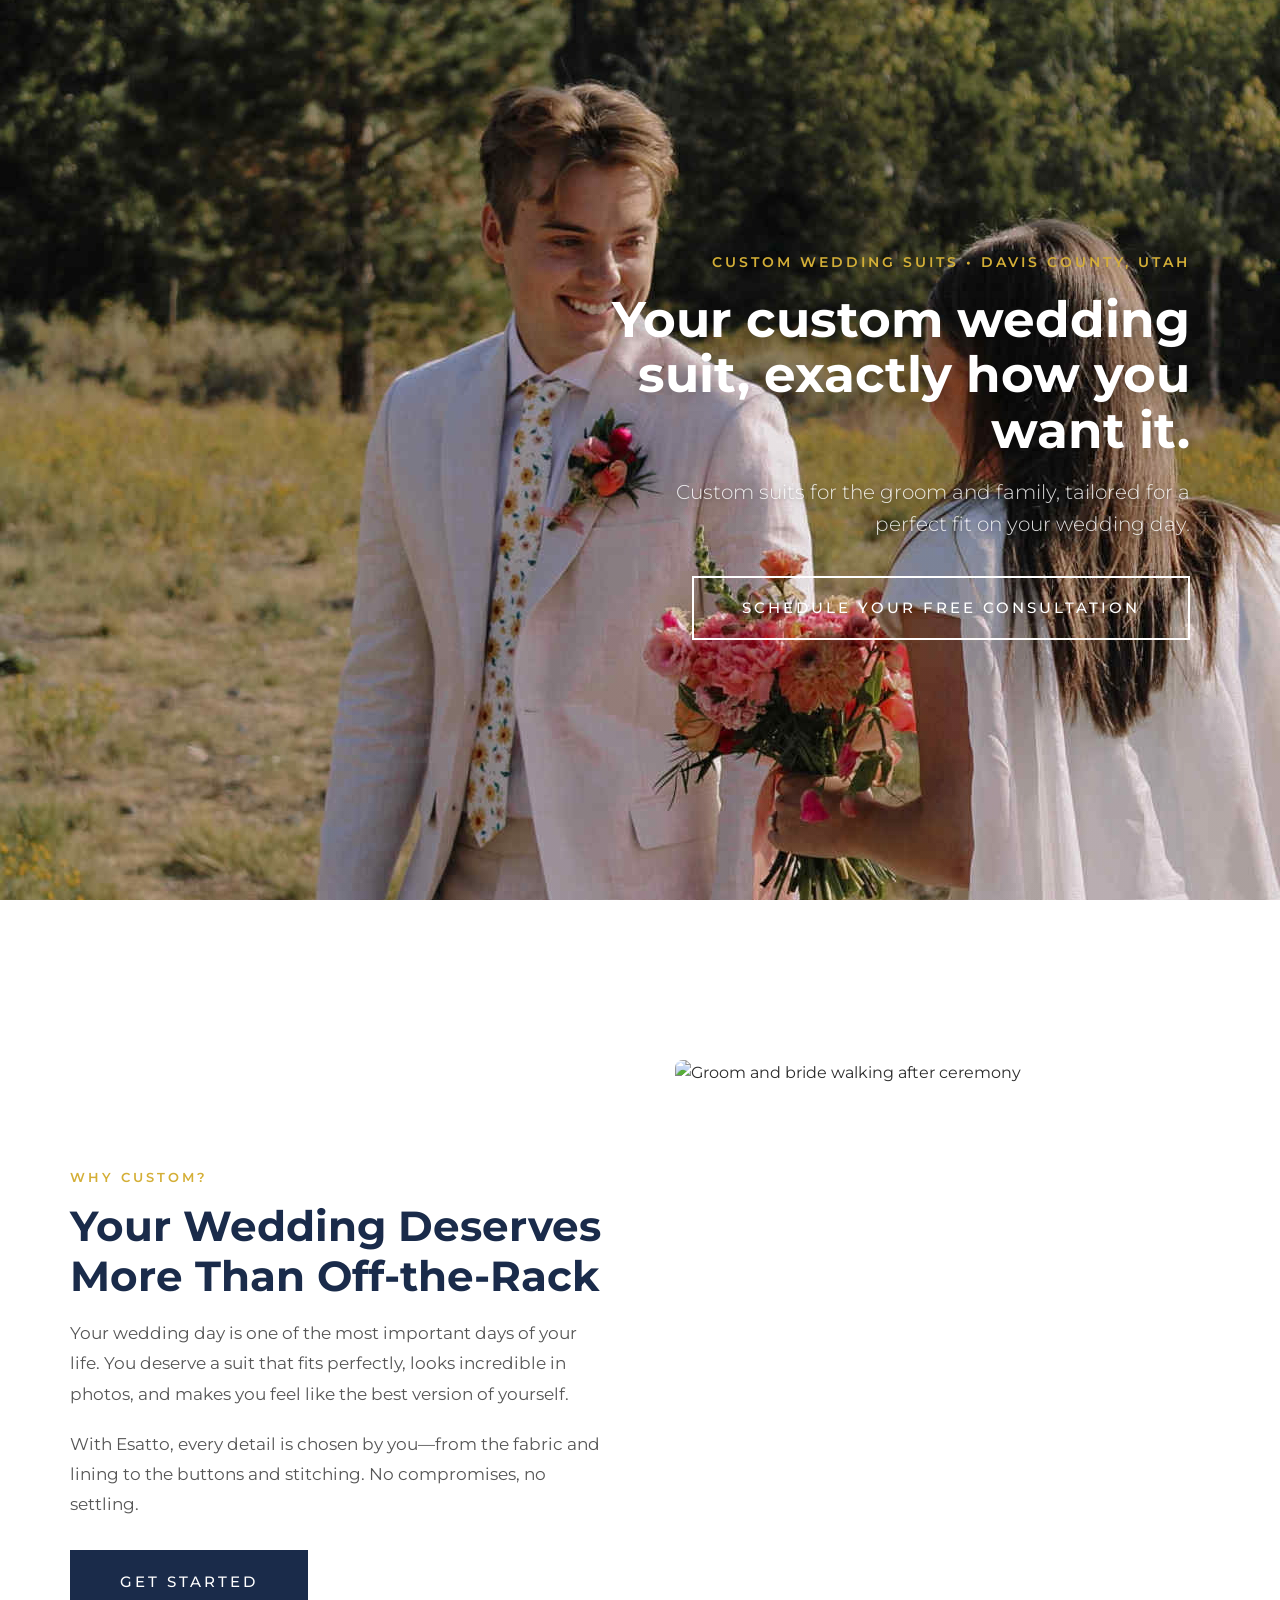
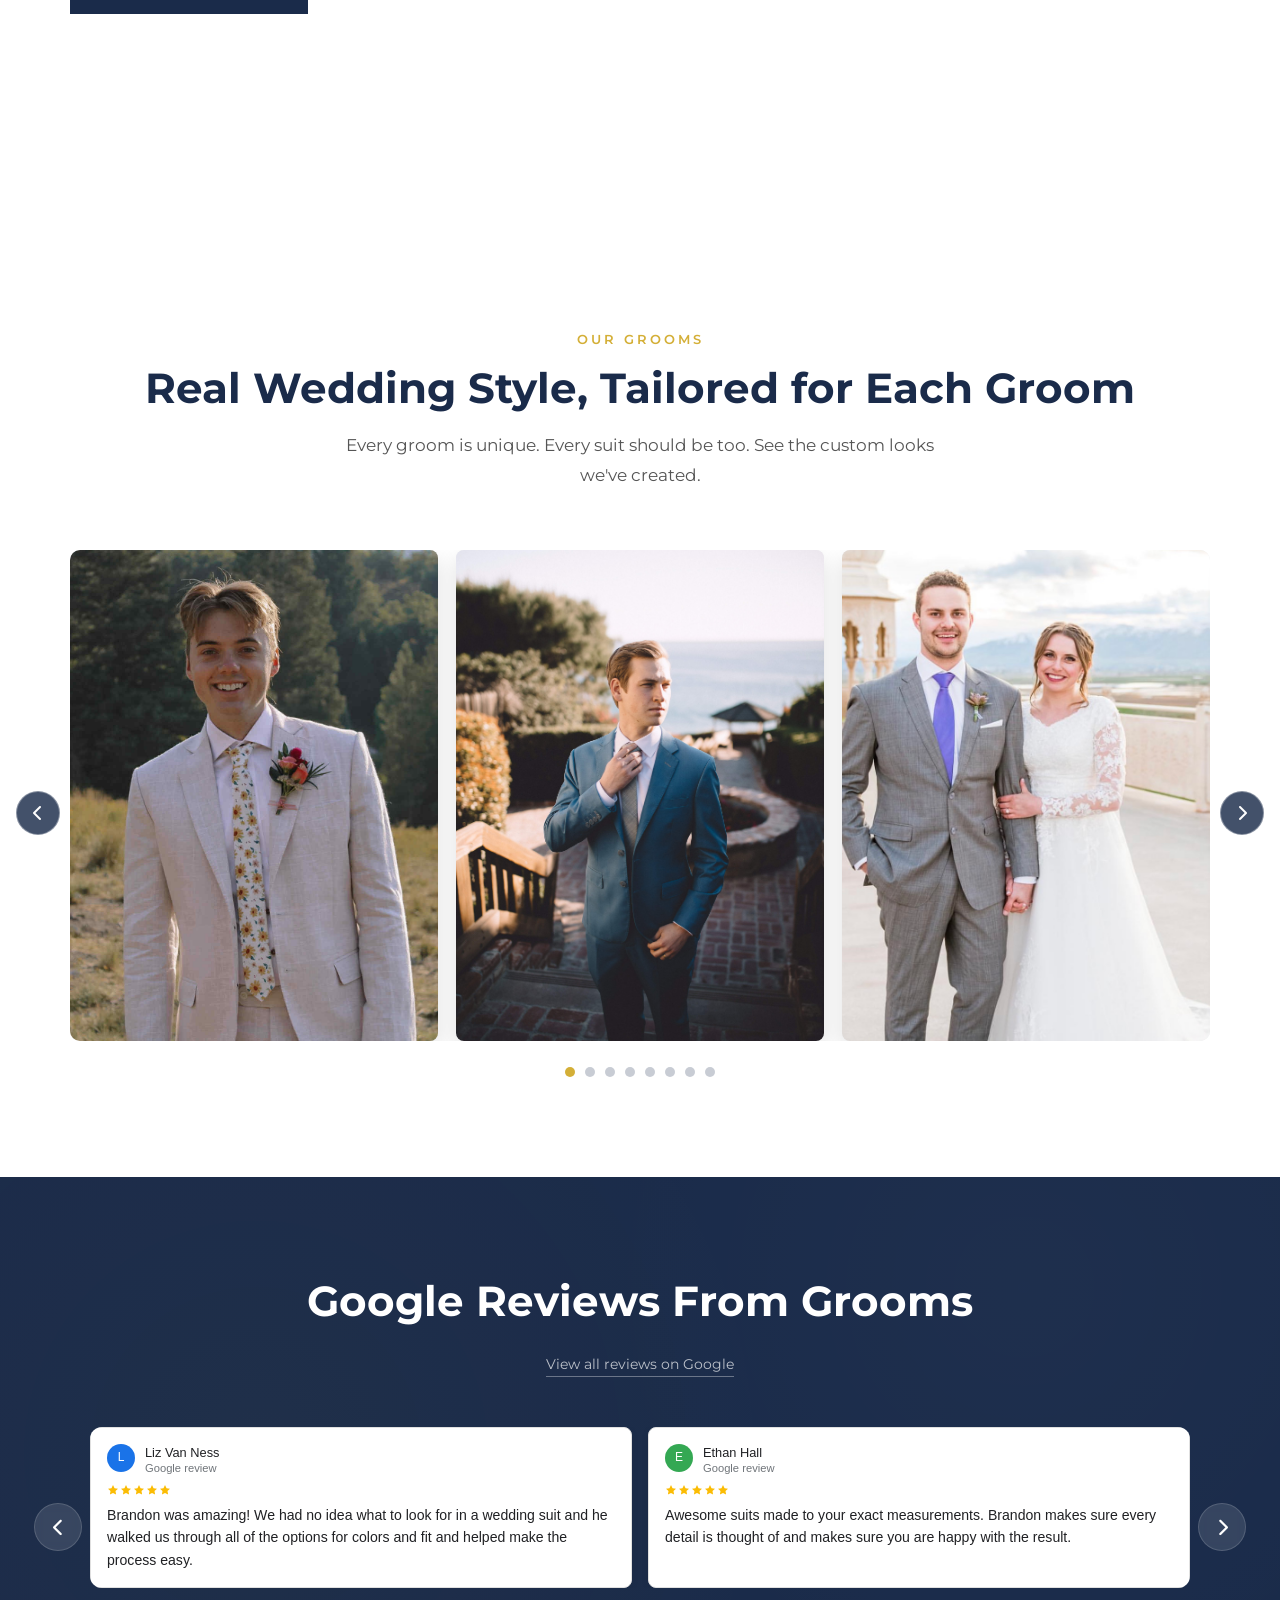
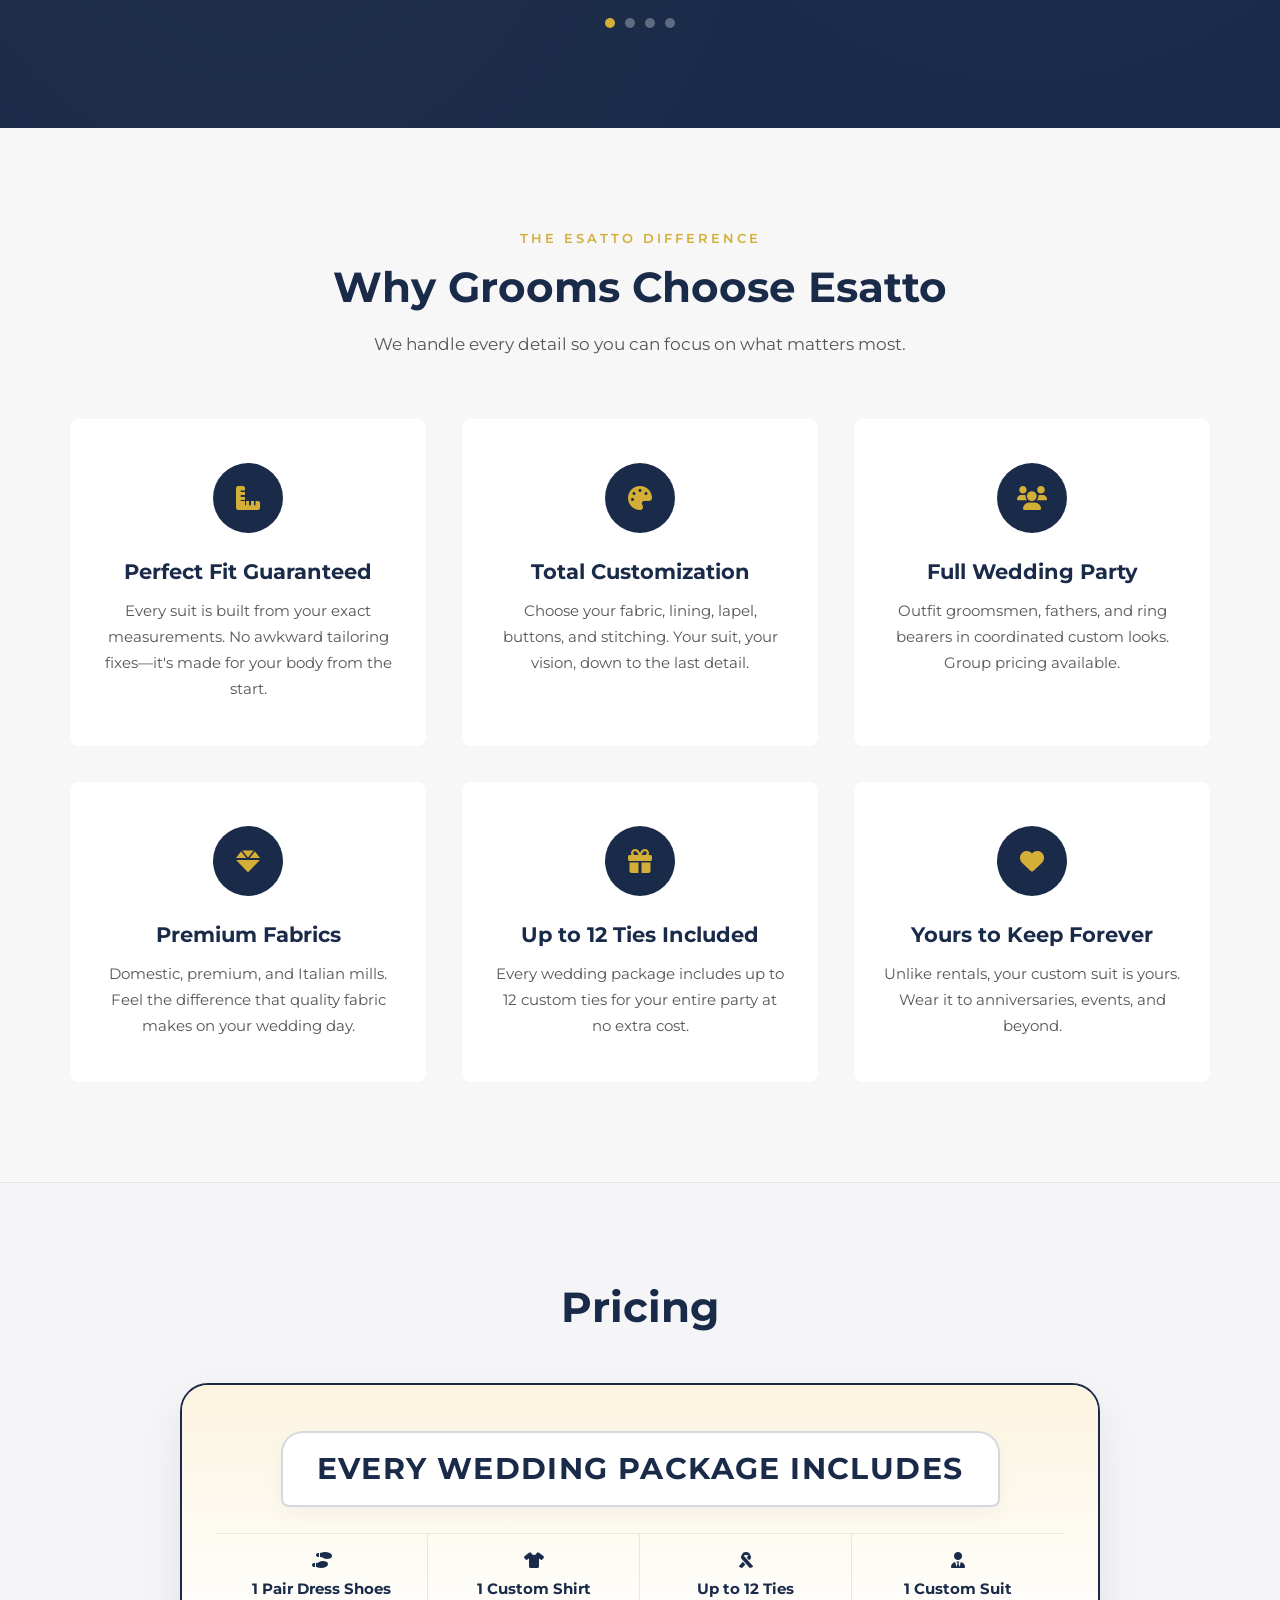
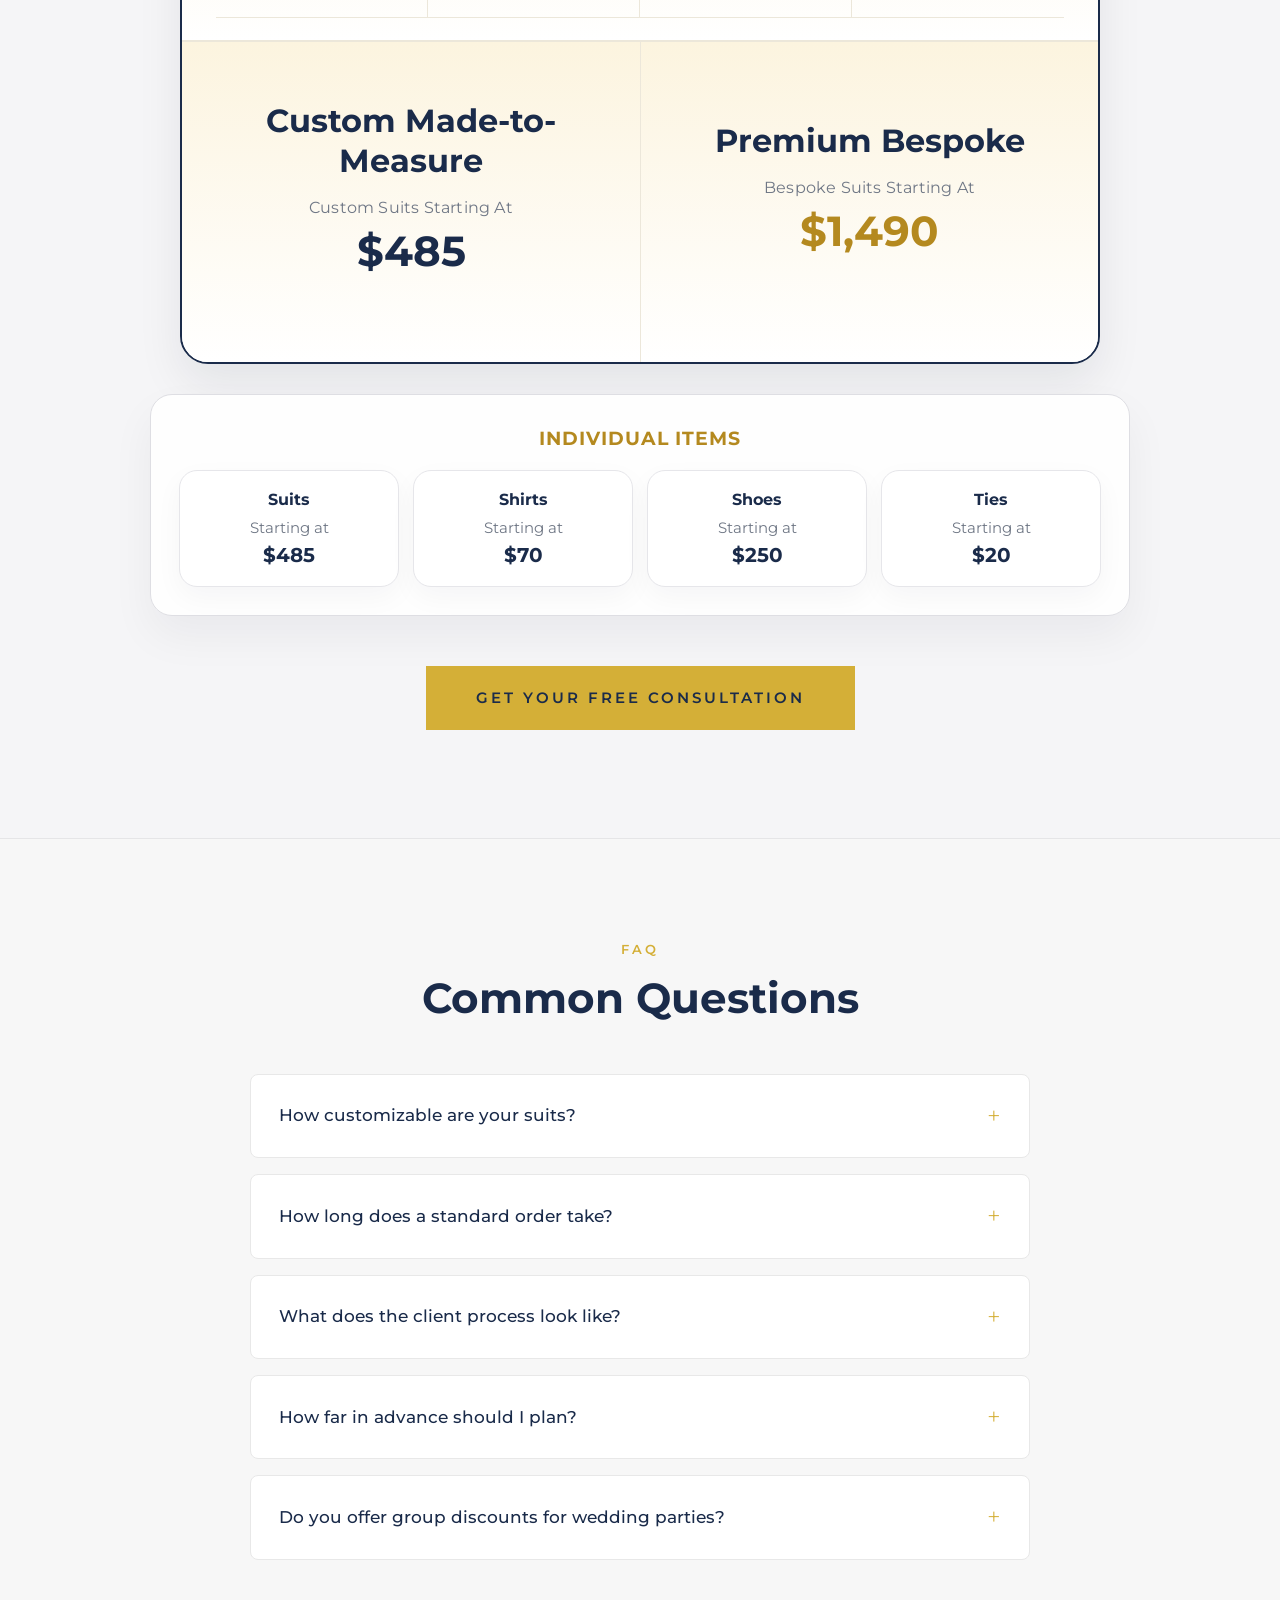
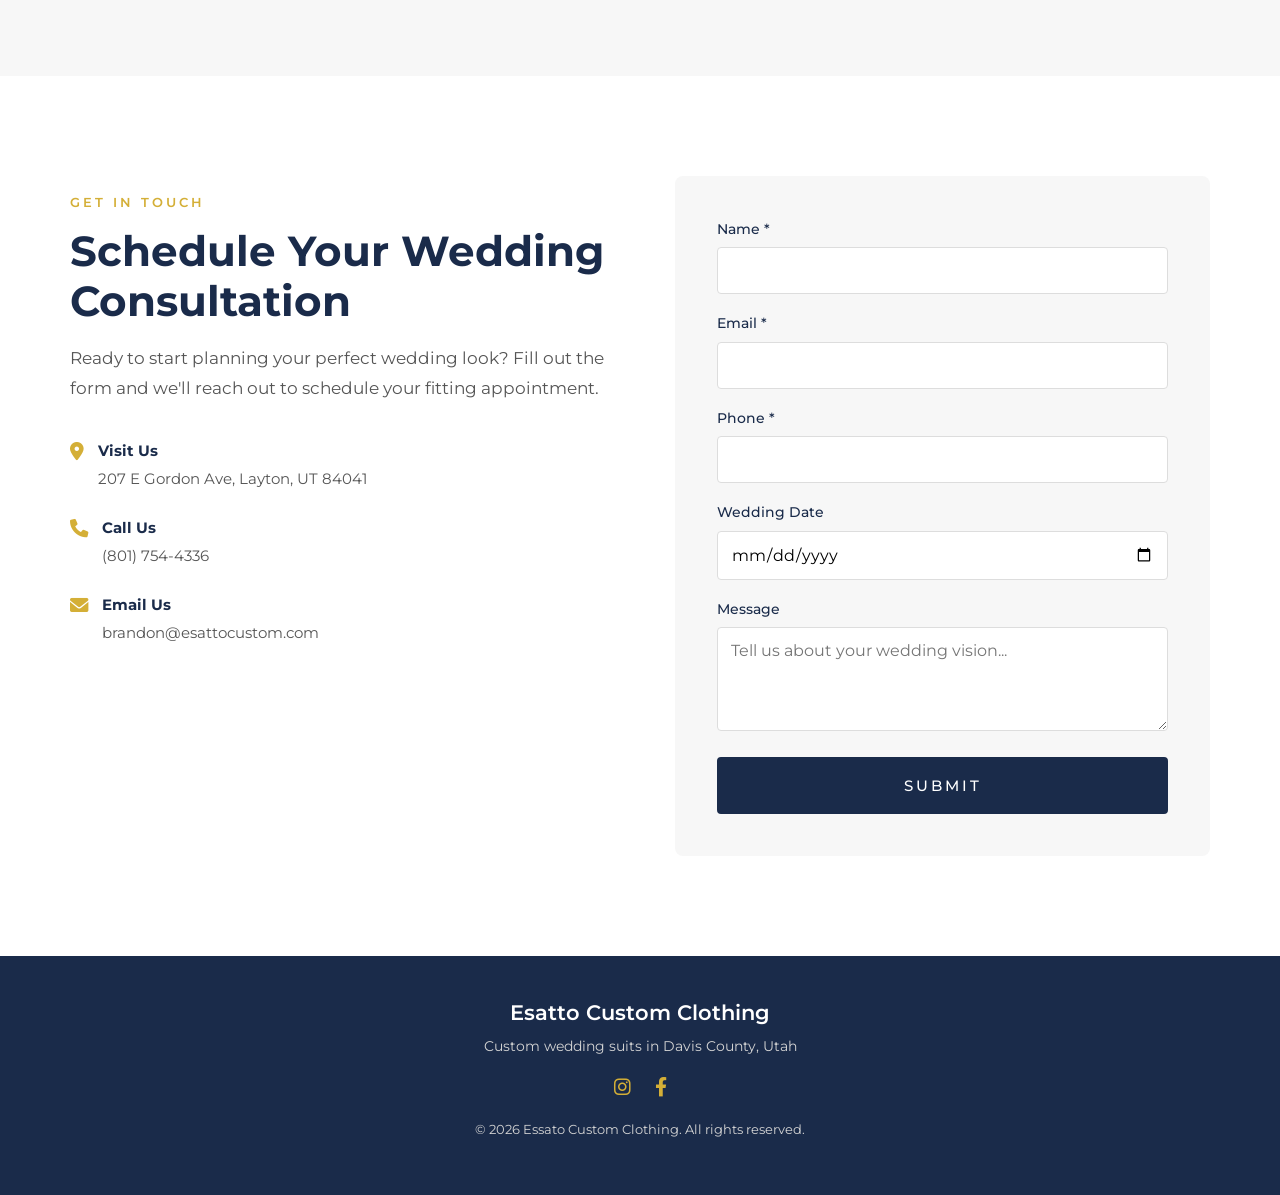
==== commit 03fb4aee: "Update index.html" ====
--- a/index.html
+++ b/index.html
@@ -36,8 +36,8 @@
         .wl-hero-overlay {
             position: absolute; inset: 0;
             background:
-                linear-gradient(90deg, rgba(0,0,0,0.12) 0%, rgba(0,0,0,0.28) 58%, rgba(0,0,0,0.52) 100%),
-                linear-gradient(to bottom, rgba(0,0,0,0.12), rgba(0,0,0,0.38));
+                linear-gradient(90deg, rgba(0,0,0,0.005) 0%, rgba(0,0,0,0.012) 58%, rgba(0,0,0,0.02) 100%),
+                linear-gradient(to bottom, rgba(0,0,0,0.004), rgba(0,0,0,0.015));
         }
         .wl-hero-inner {
             position: relative; z-index: 2;
@@ -54,11 +54,13 @@
         .wl-hero h1 {
             font-size: 3.15rem; color: #fff; margin: 0 0 18px auto; line-height: 1.1;
             max-width: 620px;
+            text-shadow: 0 4px 18px rgba(0,0,0,0.28);
             opacity: 0; animation: wlFadeUp .8s ease forwards .4s;
         }
         .wl-hero p.wl-hero-sub {
             font-size: 1.25rem; color: rgba(255,255,255,.85); font-weight: 300;
             max-width: 560px; margin: 0 0 36px auto;
+            text-shadow: 0 4px 18px rgba(0,0,0,0.42), 0 1px 4px rgba(0,0,0,0.30);
             opacity: 0; animation: wlFadeUp .8s ease forwards .7s;
         }
         .wl-hero-cta {
@@ -182,9 +184,10 @@
             box-shadow: 0 14px 32px rgba(0,0,0,.18);
         }
         .wl-groom-slide img {
-            width: 94%;
-            height: 94%;
-            object-fit: contain;
+            width: 100%;
+            height: 100%;
+            object-fit: cover;
+            object-position: center;
             display: block;
         }
         .wl-groom-nav {
@@ -257,11 +260,13 @@
         }
         .wl-lightbox-dialog {
             position: relative;
-            width: min(92vw, 980px);
+            width: auto;
+            max-width: 92vw;
         }
         .wl-lightbox-stage {
             position: relative;
-            width: 100%;
+            width: auto;
+            max-width: 92vw;
             background: #0e1624;
             border-radius: 18px;
             overflow: hidden;
@@ -276,9 +281,10 @@
             touch-action: pan-y;
         }
         .wl-lightbox-image {
-            width: 100%;
-            max-width: 100%;
-            max-height: min(78vh, 760px);
+            width: auto;
+            height: auto;
+            max-width: min(88vw, 1400px);
+            max-height: min(82vh, 900px);
             object-fit: contain;
         }
         .wl-lightbox-close,
@@ -711,8 +717,8 @@
             }
             .wl-hero-overlay {
                 background:
-                    linear-gradient(90deg, rgba(0,0,0,0.12) 0%, rgba(0,0,0,0.28) 45%, rgba(0,0,0,0.52) 100%),
-                    linear-gradient(to bottom, rgba(0,0,0,0.18), rgba(0,0,0,0.44));
+                    linear-gradient(90deg, rgba(0,0,0,0.005) 0%, rgba(0,0,0,0.012) 45%, rgba(0,0,0,0.018) 100%),
+                    linear-gradient(to bottom, rgba(0,0,0,0.004), rgba(0,0,0,0.012));
             }
             .wl-hero-inner {
                 max-width: 800px;
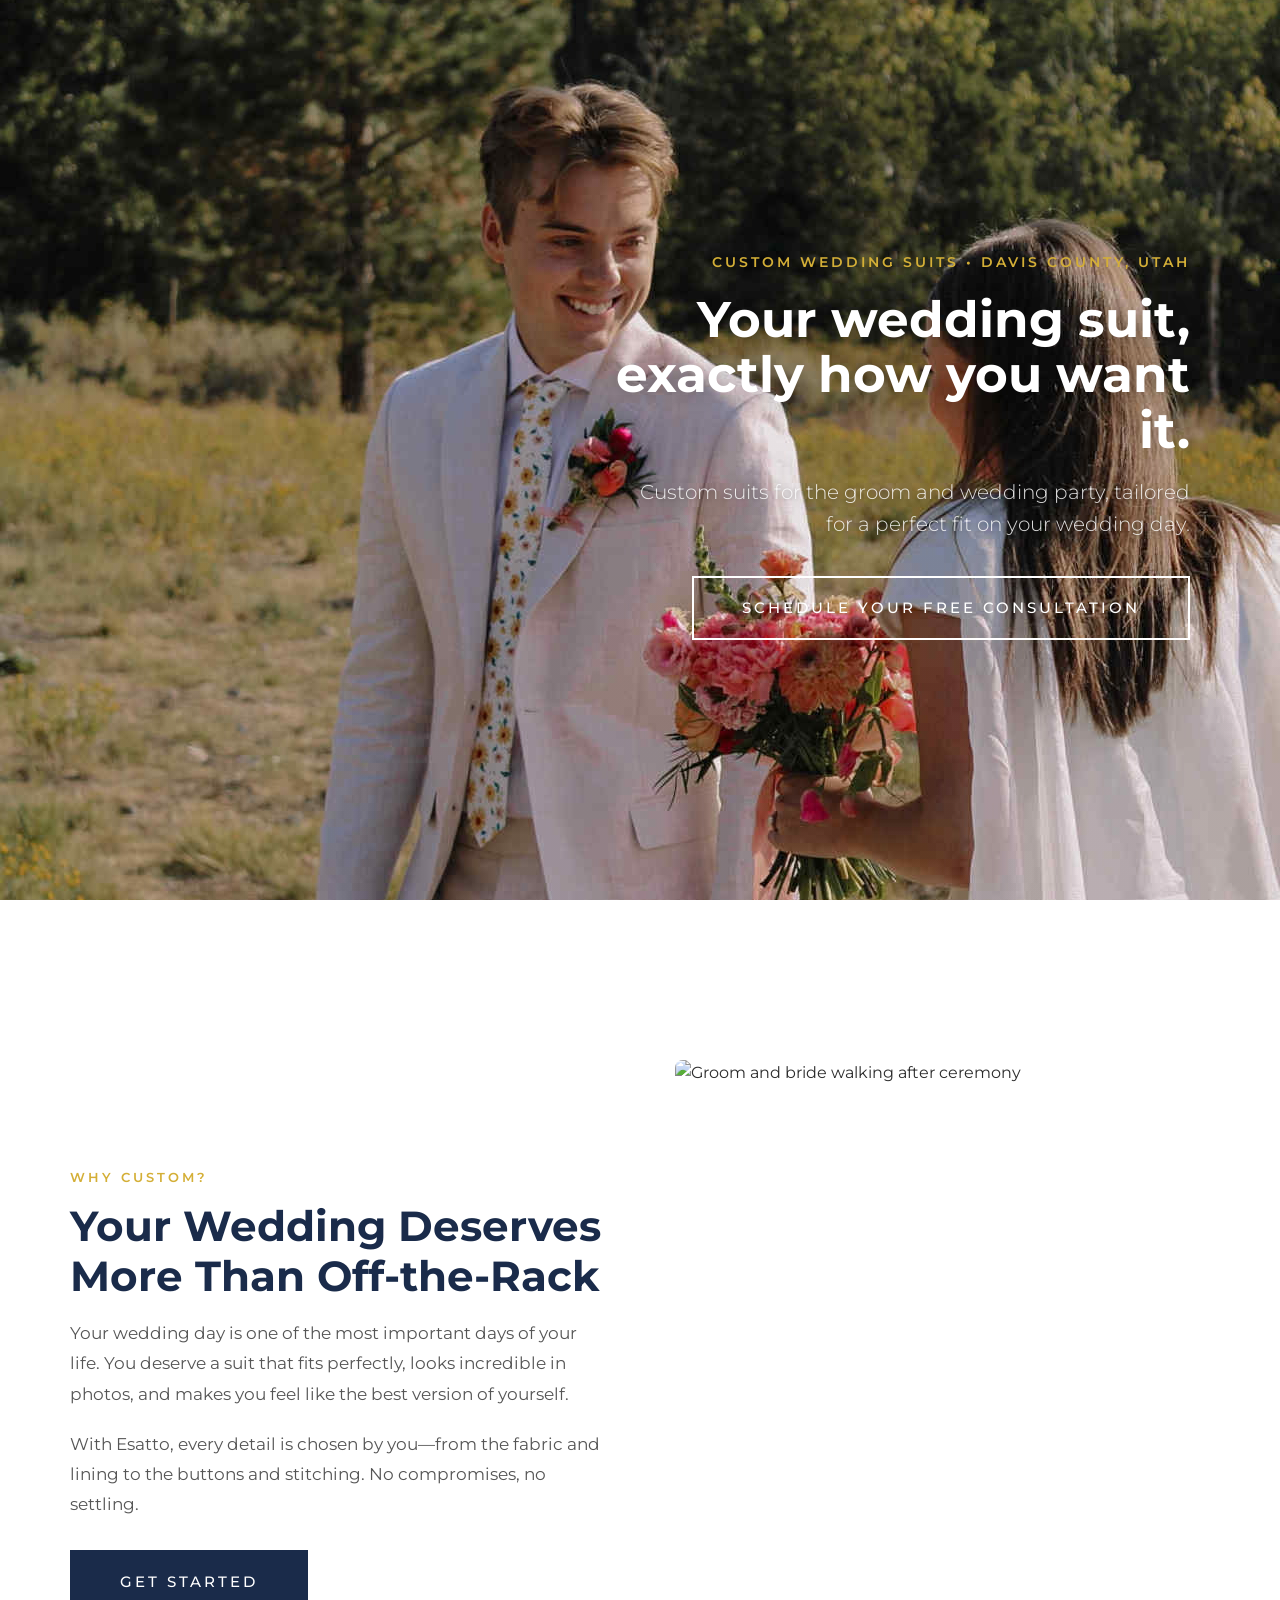
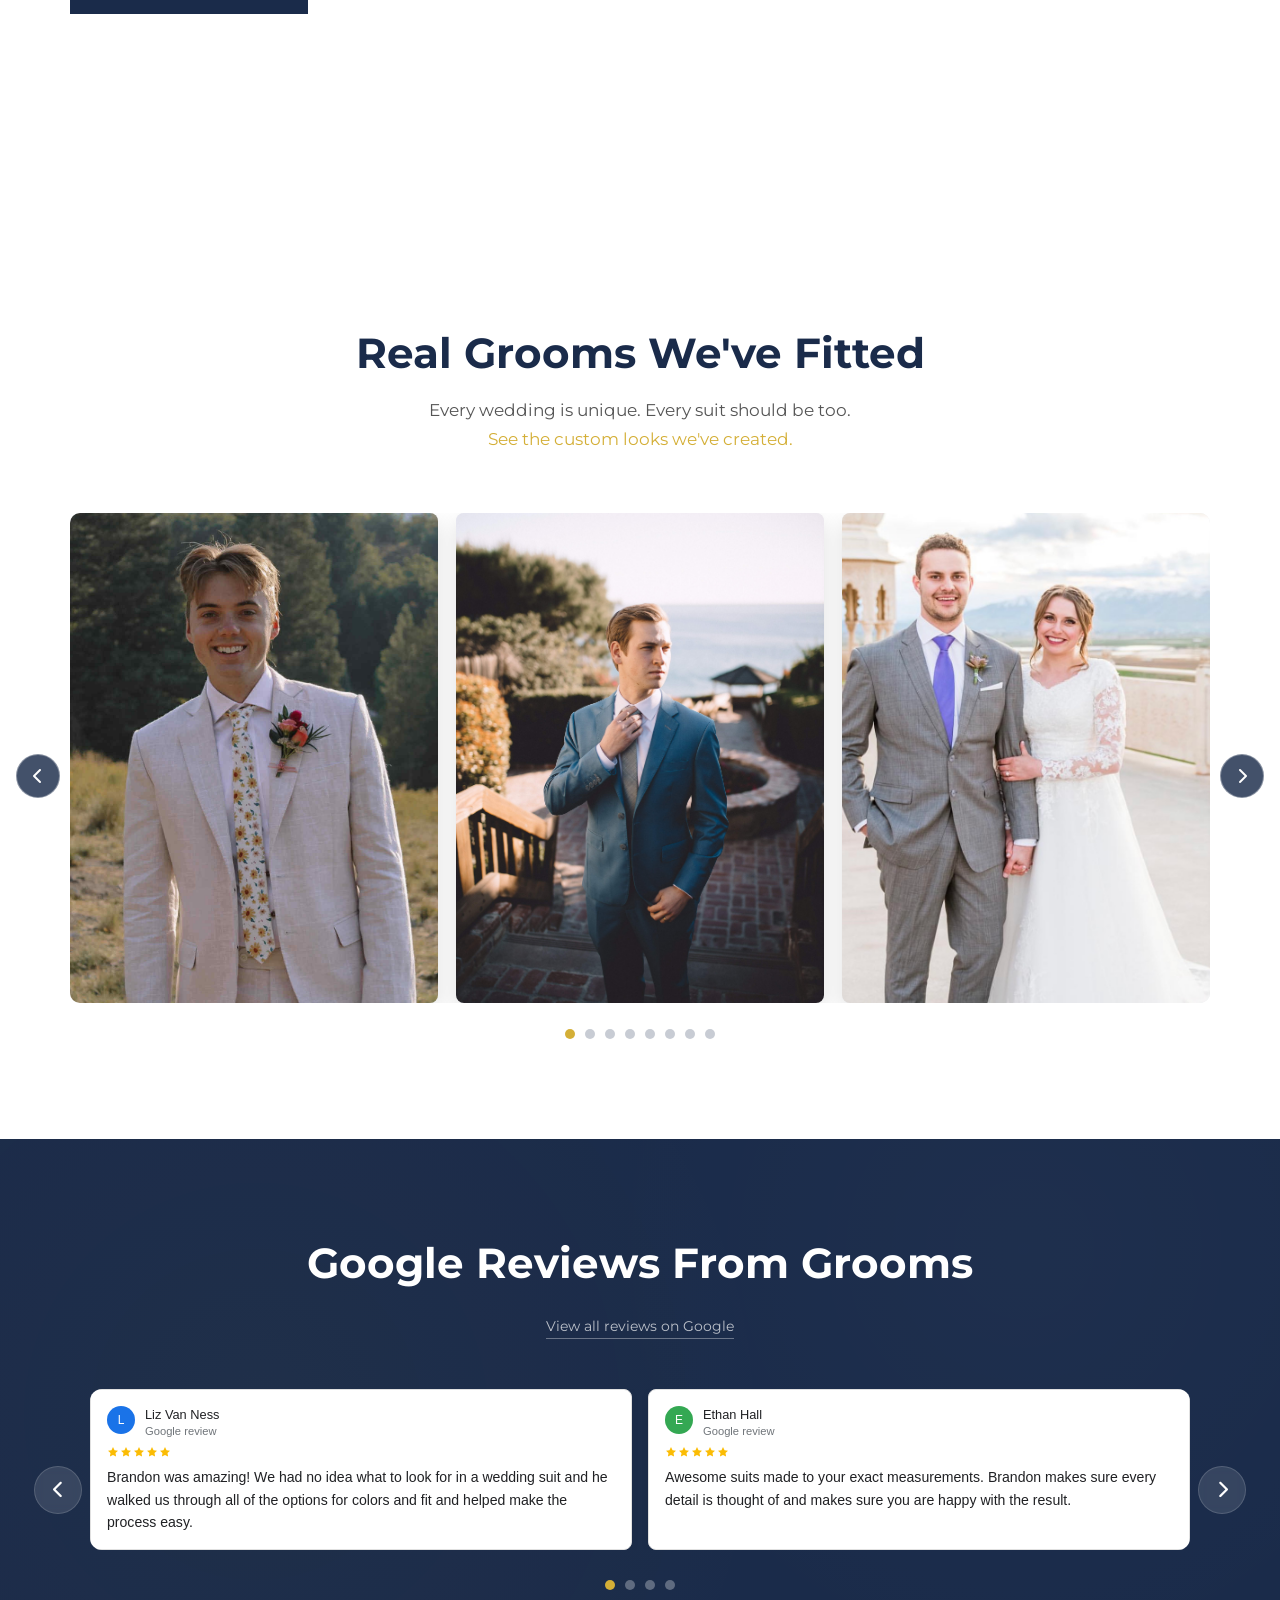
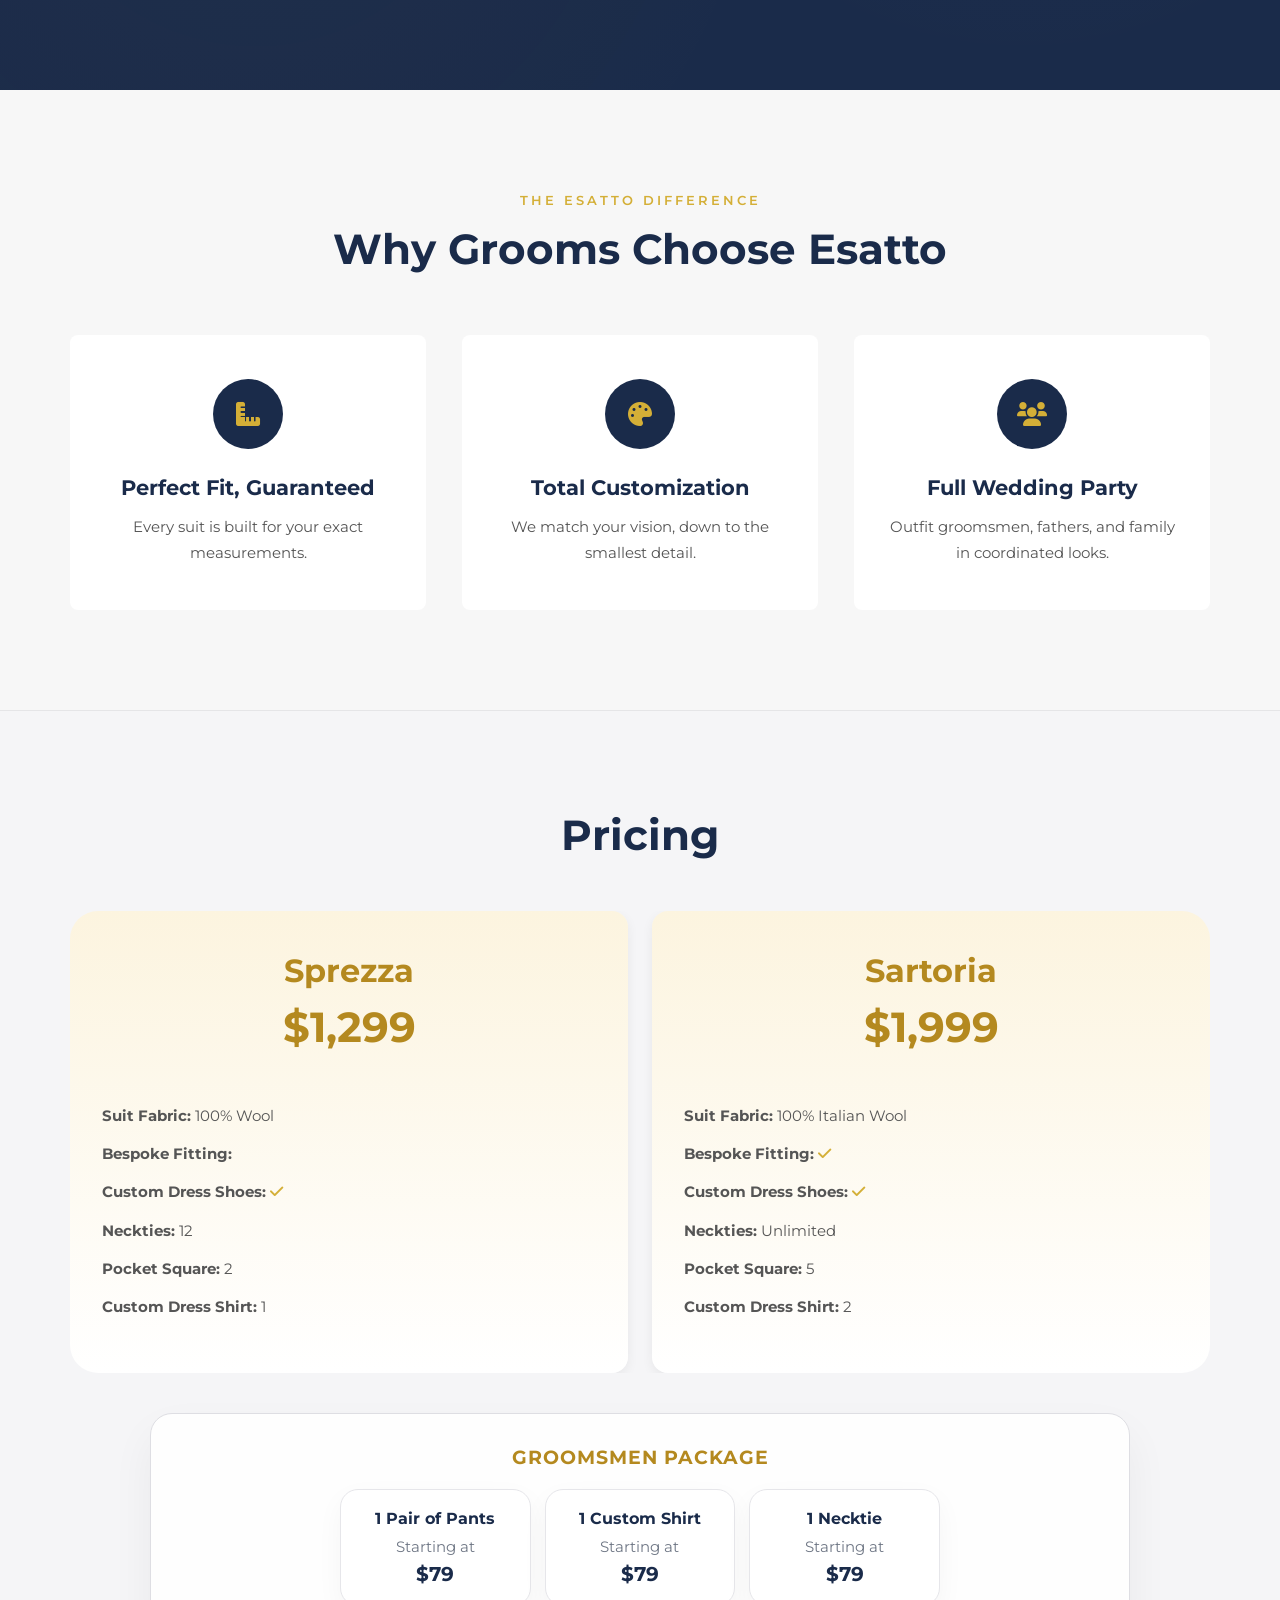
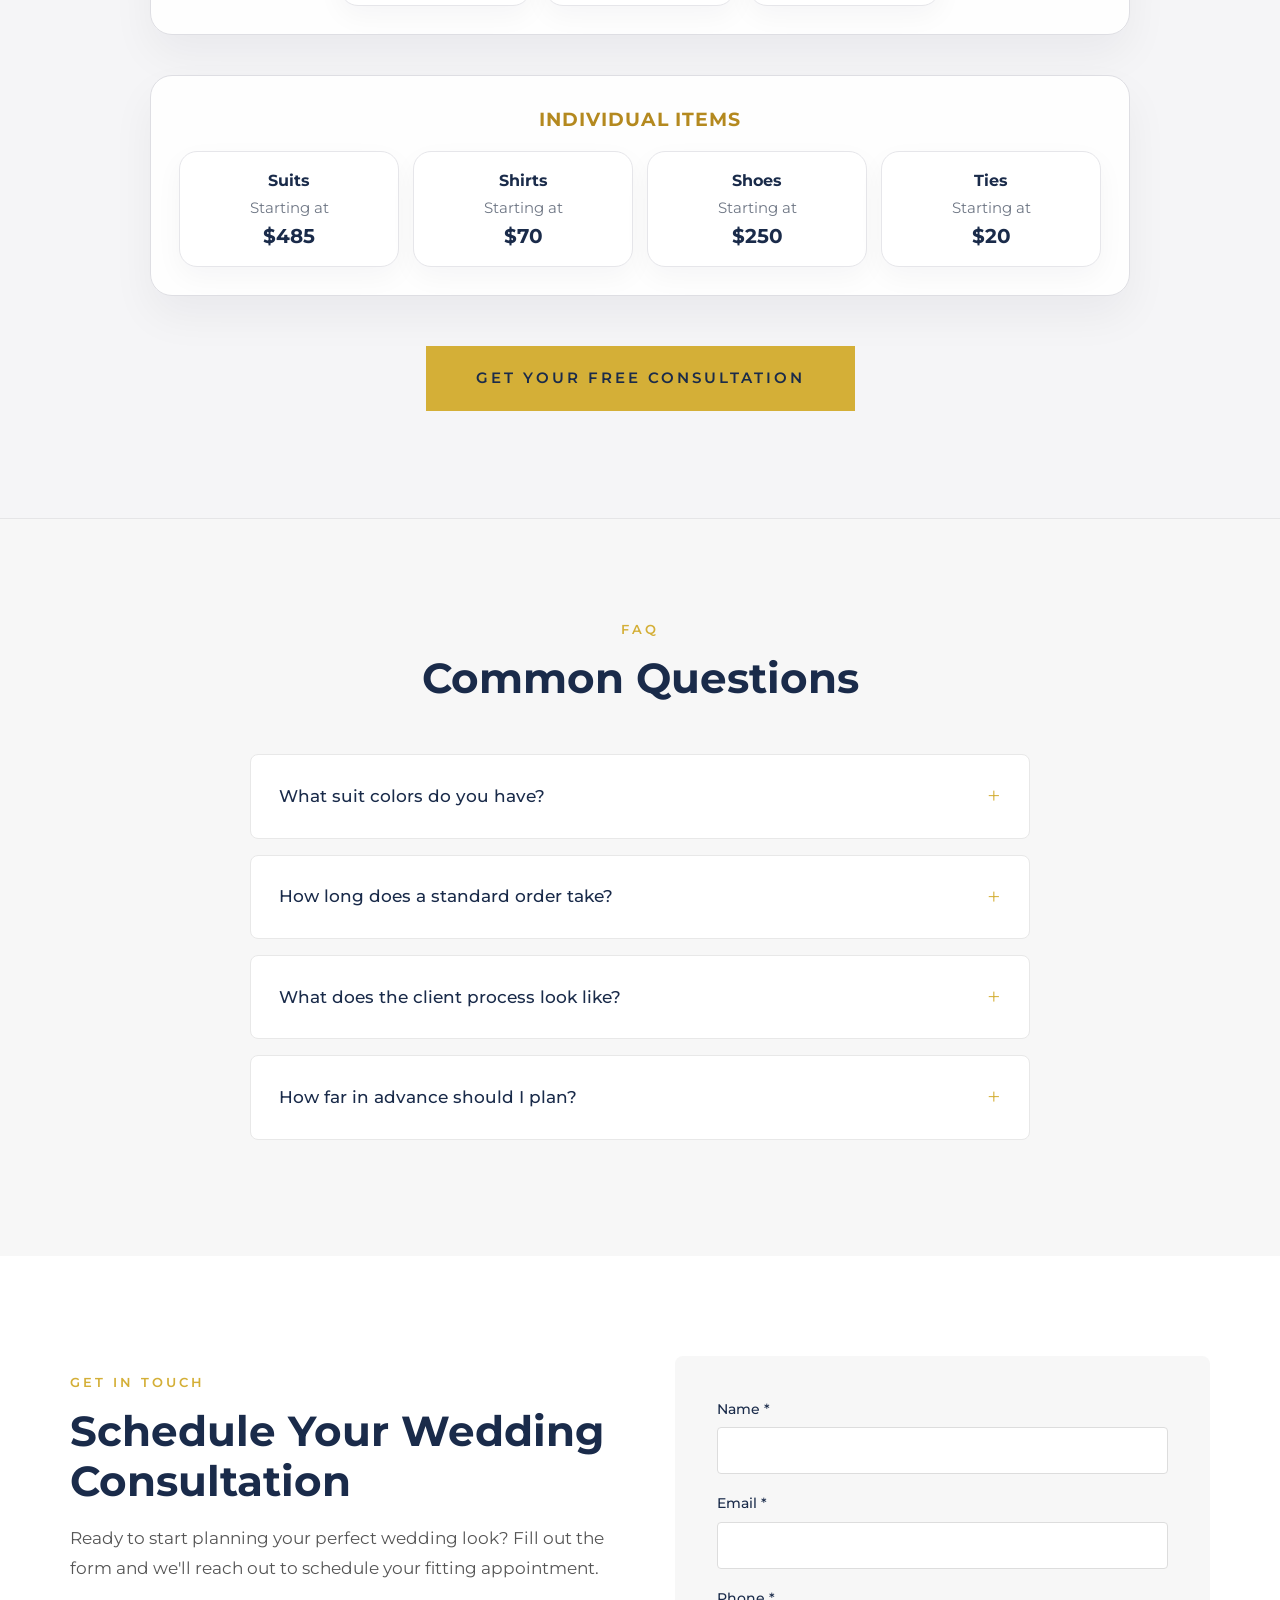
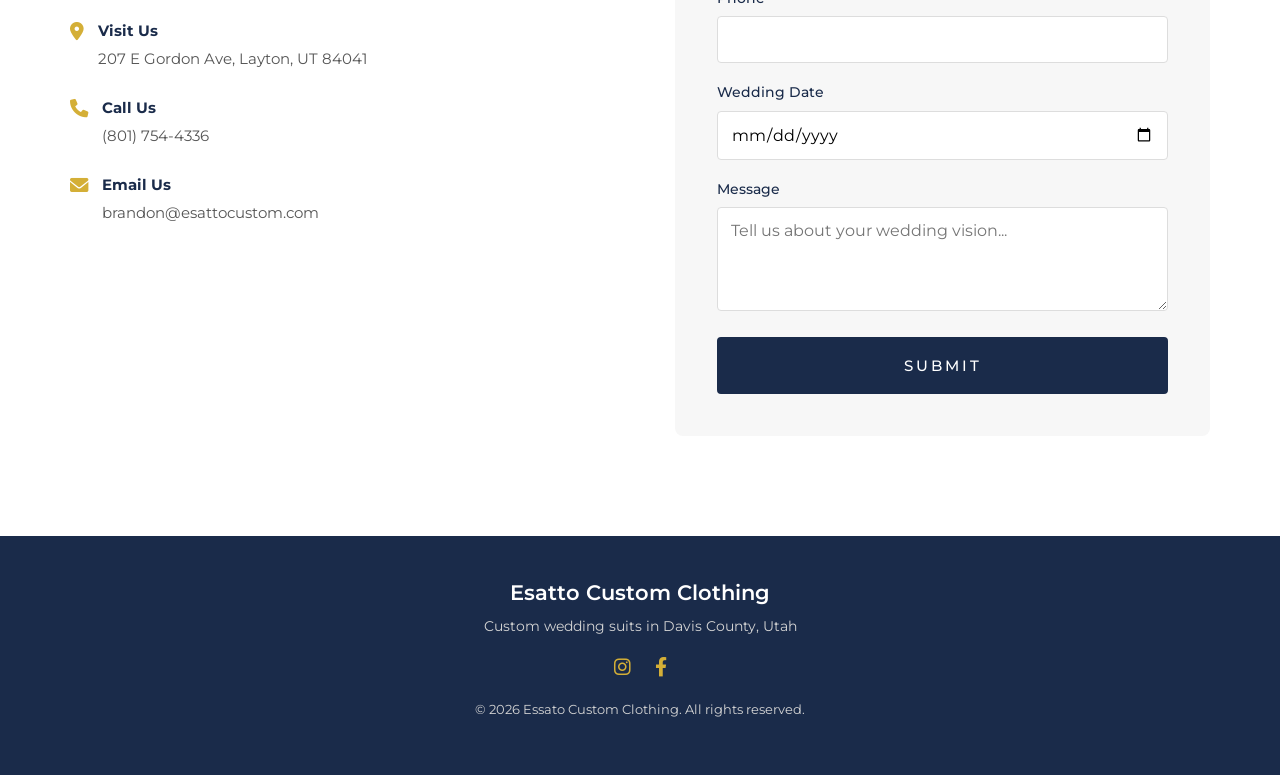
==== commit 3bbe54f4: "Rename wedding-landing.html to index.html" ====
--- a/index.html
+++ b/index.html
@@ -710,10 +710,11 @@
         }
         @media (max-width: 768px) {
             .wl-hero {
-                background-position: 54% 28%;
+                min-height: 92svh;
+                background-position: 56% 24%;
                 justify-content: flex-end;
                 text-align: right;
-                padding: 0 20px;
+                padding: 0 16px;
             }
             .wl-hero-overlay {
                 background:
@@ -723,21 +724,32 @@
             .wl-hero-inner {
                 max-width: 800px;
                 width: 100%;
-                padding: 40px 24px;
-            }
-            .wl-hero h1 { font-size: 1.95rem; max-width: 100%; }
-            .wl-hero p.wl-hero-sub { font-size: 1.05rem; }
-            .wl-hero p.wl-hero-sub { max-width: 600px; margin: 0 0 36px auto; }
-            .wl-heading { font-size: 2rem; }
-            .wl-section { padding: 70px 20px; }
+                padding: 32px 18px 40px;
+            }
+            .wl-hero-tag { letter-spacing: 2.2px; }
+            .wl-hero h1 { font-size: 1.85rem; max-width: 100%; }
+            .wl-hero p.wl-hero-sub { font-size: 1rem; max-width: 560px; margin: 0 0 28px auto; }
+            .wl-btn,
+            .wl-btn-solid,
+            .wl-btn-gold {
+                padding: 16px 22px;
+                letter-spacing: 2px;
+            }
+            .wl-heading { font-size: 1.9rem; }
+            .wl-subtext { font-size: 1rem; line-height: 1.7; }
+            .wl-section { padding: 64px 18px; }
 
             .wl-why-grid,
-            .wl-contact-grid { grid-template-columns: 1fr; gap: 40px; }
+            .wl-contact-grid { grid-template-columns: 1fr; gap: 32px; }
 
             .wl-benefits-grid,
-            .wl-gallery-grid { grid-template-columns: 1fr; }
+            .wl-gallery-grid { grid-template-columns: 1fr; gap: 22px; }
+            .wl-benefit-card { padding: 32px 22px; }
+            .wl-benefit-card h3 { font-size: 1.2rem; }
+            .wl-benefit-card p { font-size: 0.92rem; }
 
             .wl-form .wl-form-row { grid-template-columns: 1fr; }
+            .wl-form { padding: 28px 22px; }
             .wl-pricing-grid { grid-template-columns: 1fr; }
             .wl-tier { padding: 28px 20px; }
             .wl-tier-premium { border-left: none; border-top: 1px solid #ece7da; }
@@ -769,10 +781,25 @@
                 max-width: 320px;
             }
 
+            .wl-groom-carousel { margin-top: 44px; }
+            .wl-groom-track { gap: 14px; }
             .wl-groom-nav {
                 width: 40px;
                 height: 40px;
             }
+            .wl-groom-dots { margin-top: 18px; }
+            .review-nav-arrow {
+                width: 38px;
+                height: 38px;
+            }
+            .google-review-card p {
+                font-size: 0.84rem !important;
+                line-height: 1.32rem !important;
+            }
+            .wl-faq-q { padding: 18px 20px; }
+            .wl-faq-q h4 { font-size: 1rem; line-height: 1.4; }
+            .wl-faq-a { padding: 0 20px; }
+            .wl-faq-a.open { padding: 0 20px 18px; }
             .wl-lightbox {
                 padding: 16px;
             }
@@ -795,6 +822,116 @@
             }
             #groomLightboxPrev { left: 8px; }
             #groomLightboxNext { right: 8px; }
+        }
+        @media (max-width: 600px) {
+            .wl-section { padding: 56px 16px; }
+            .wl-tag {
+                font-size: 0.72rem;
+                letter-spacing: 2px;
+                margin-bottom: 10px;
+            }
+            .wl-heading {
+                font-size: 1.65rem;
+                margin-bottom: 12px;
+            }
+            .wl-subtext {
+                font-size: 0.96rem;
+                line-height: 1.65;
+            }
+            .wl-hero {
+                min-height: 88svh;
+                background-position: 58% 22%;
+                padding: 0 12px;
+            }
+            .wl-hero-inner { padding: 28px 10px 34px; }
+            .wl-hero-tag {
+                font-size: 0.7rem;
+                letter-spacing: 1.8px;
+                margin-bottom: 14px;
+            }
+            .wl-hero h1 {
+                font-size: 1.6rem;
+                line-height: 1.05;
+                margin-bottom: 14px;
+            }
+            .wl-hero p.wl-hero-sub {
+                font-size: 0.96rem;
+                line-height: 1.55;
+                margin-bottom: 24px;
+            }
+            .wl-hero-cta,
+            .wl-hero-cta .wl-btn,
+            .wl-btn-gold {
+                width: 100%;
+            }
+            .wl-btn,
+            .wl-btn-solid,
+            .wl-btn-gold {
+                max-width: 100%;
+                font-size: 0.86rem;
+            }
+            .wl-groom-prev { left: 4px; }
+            .wl-groom-next { right: 4px; }
+            .review-nav-prev { left: 4px !important; }
+            .review-nav-next { right: 4px !important; }
+            .review-nav-arrow {
+                width: 34px;
+                height: 34px;
+                font-size: 0.92rem;
+            }
+            .wl-package-includes {
+                padding: 28px 14px 12px;
+            }
+            .wl-package-includes h3 {
+                font-size: 1.05rem;
+                padding: 12px 14px;
+                letter-spacing: 1px;
+            }
+            .wl-package-item strong { font-size: 0.82rem; }
+            .wl-individual-items {
+                margin-top: 22px;
+                padding: 22px 14px;
+                border-radius: 18px;
+            }
+            .wl-form {
+                padding: 24px 16px;
+                border-radius: 10px;
+            }
+            .wl-form input,
+            .wl-form select,
+            .wl-form textarea {
+                font-size: 16px;
+                padding: 14px 12px;
+            }
+            .wl-form-submit {
+                padding: 15px 18px;
+                letter-spacing: 2px;
+            }
+            .wl-contact-item {
+                gap: 12px;
+                margin-bottom: 20px;
+            }
+            .wl-footer {
+                padding: 32px 16px;
+            }
+            .wl-lightbox {
+                padding: 10px;
+            }
+            .wl-lightbox-dialog,
+            .wl-lightbox-stage {
+                max-width: 94vw;
+            }
+            .wl-lightbox-image {
+                max-width: calc(94vw - 20px);
+                max-height: 76vh;
+            }
+        }
+        @media (max-width: 420px) {
+            .wl-heading { font-size: 1.5rem; }
+            .wl-hero h1 { font-size: 1.46rem; }
+            .wl-price-line { font-size: 1.9rem; }
+            .wl-tier h3 { font-size: 1.45rem; }
+            .wl-package-grid { gap: 0; }
         }
     </style>
 </head>
@@ -805,8 +942,8 @@
         <div class="wl-hero-overlay"></div>
         <div class="wl-hero-inner">
             <p class="wl-hero-tag">Custom Wedding Suits &bull; Davis County, Utah</p>
-            <h1>Your custom wedding suit, exactly how you want it.</h1>
-            <p class="wl-hero-sub">Custom suits for the groom and family, tailored for a perfect fit on your wedding day.</p>
+            <h1>Your wedding suit, exactly how you want it.</h1>
+            <p class="wl-hero-sub">Custom suits for the groom and wedding party, tailored for a perfect fit on your wedding day.</p>
             <div class="wl-hero-cta">
                 <a href="#inquiry" class="wl-btn">Schedule Your Free Consultation</a>
             </div>
@@ -839,9 +976,9 @@
     <!-- ════════════════════════  GROOMS GALLERY  ════════════════════════ -->
     <section class="wl-section" style="background: #fff;">
         <div class="wl-container wl-center">
-            <p class="wl-tag">Our Grooms</p>
-            <h2 class="wl-heading">Real Wedding Style, Tailored for Each Groom</h2>
-            <p class="wl-subtext">Every groom is unique. Every suit should be too. See the custom looks we've created.</p>
+            <h2 class="wl-heading">Real Grooms We've Fitted</h2>
+            <p class="wl-subtext">Every wedding is unique. Every suit should be too.</p>
+            <p style="color: #d4af37; font-size: 1.08rem; margin-bottom: 40px;">See the custom looks we've created.</p>
 
             <div class="wl-groom-carousel">
                 <button class="wl-groom-nav wl-groom-prev" onclick="moveGroomCarousel(-1)" aria-label="Previous groom photos">
@@ -997,39 +1134,24 @@
         <div class="wl-container wl-center">
             <p class="wl-tag">The Esatto Difference</p>
             <h2 class="wl-heading">Why Grooms Choose Esatto</h2>
-            <p class="wl-subtext">We handle every detail so you can focus on what matters most.</p>
 
             <div class="wl-benefits-grid">
                 <div class="wl-benefit-card">
                     <div class="wl-benefit-icon"><i class="fas fa-ruler-combined"></i></div>
-                    <h3>Perfect Fit Guaranteed</h3>
-                    <p>Every suit is built from your exact measurements. No awkward tailoring fixes&mdash;it's made for your body from the start.</p>
+                    <h3>Perfect Fit, Guaranteed</h3>
+                    <p>Every suit is built for your exact measurements.</p>
                 </div>
                 <div class="wl-benefit-card">
                     <div class="wl-benefit-icon"><i class="fas fa-palette"></i></div>
                     <h3>Total Customization</h3>
-                    <p>Choose your fabric, lining, lapel, buttons, and stitching. Your suit, your vision, down to the last detail.</p>
+                    <p>We match your vision, down to the smallest detail.</p>
                 </div>
                 <div class="wl-benefit-card">
                     <div class="wl-benefit-icon"><i class="fas fa-users"></i></div>
                     <h3>Full Wedding Party</h3>
-                    <p>Outfit groomsmen, fathers, and ring bearers in coordinated custom looks. Group pricing available.</p>
-                </div>
-                <div class="wl-benefit-card">
-                    <div class="wl-benefit-icon"><i class="fas fa-gem"></i></div>
-                    <h3>Premium Fabrics</h3>
-                    <p>Domestic, premium, and Italian mills. Feel the difference that quality fabric makes on your wedding day.</p>
-                </div>
-                <div class="wl-benefit-card">
-                    <div class="wl-benefit-icon"><i class="fas fa-gift"></i></div>
-                    <h3>Up to 12 Ties Included</h3>
-                    <p>Every wedding package includes up to 12 custom ties for your entire party at no extra cost.</p>
-                </div>
-                <div class="wl-benefit-card">
-                    <div class="wl-benefit-icon"><i class="fas fa-heart"></i></div>
-                    <h3>Yours to Keep Forever</h3>
-                    <p>Unlike rentals, your custom suit is yours. Wear it to anniversaries, events, and beyond.</p>
-                </div>
+                    <p>Outfit groomsmen, fathers, and family in coordinated looks.</p>
+                </div>
+
             </div>
         </div>
     </section>
@@ -1040,34 +1162,62 @@
             <h2 class="wl-heading">Pricing</h2>
 
             <div class="wl-pricing-tiers">
-                <div class="wl-pricing-layout">
-                    <div class="wl-package-includes">
-                        <h3>Every Wedding Package Includes</h3>
-                        <div class="wl-package-grid">
-                            <div class="wl-package-item"><i class="fas fa-shoe-prints"></i><strong>1 Pair Dress Shoes</strong></div>
-                            <div class="wl-package-item"><i class="fas fa-shirt"></i><strong>1 Custom Shirt</strong></div>
-                            <div class="wl-package-item"><i class="fas fa-ribbon"></i><strong>Up to 12 Ties</strong></div>
-                            <div class="wl-package-item"><i class="fas fa-user-tie"></i><strong>1 Custom Suit</strong></div>
+                <div class="wl-pricing-layout" style="max-width: 100%; border: none; background: transparent; box-shadow: none;">
+                    <div class="wl-pricing-grid" style="grid-template-columns: 1fr 1fr; gap: 24px; border: none;">
+                        <!-- Sprezza Package -->
+                        <div class="wl-tier" style="background: linear-gradient(180deg, #fcf4df 0%, #ffffff 100%); border-radius: 16px; padding: 40px 32px; box-shadow: 0 4px 12px rgba(0,0,0,.06);">
+                            <h3 style="color: #b4891f;">Sprezza</h3>
+                            <div class="wl-price-line" style="color: #b4891f;">$1,299</div>
+                            <div style="text-align: left; margin-top: 28px;">
+                                <p style="margin-bottom: 14px; font-size: 0.95rem; color: #555;"><strong>Suit Fabric:</strong> 100% Wool</p>
+                                <p style="margin-bottom: 14px; font-size: 0.95rem; color: #555;"><strong>Bespoke Fitting:</strong></p>
+                                <p style="margin-bottom: 14px; font-size: 0.95rem; color: #555;"><strong>Custom Dress Shoes:</strong> <i class="fas fa-check" style="color: #d4af37;"></i></p>
+                                <p style="margin-bottom: 14px; font-size: 0.95rem; color: #555;"><strong>Neckties:</strong> 12</p>
+                                <p style="margin-bottom: 14px; font-size: 0.95rem; color: #555;"><strong>Pocket Square:</strong> 2</p>
+                                <p style="margin-bottom: 14px; font-size: 0.95rem; color: #555;"><strong>Custom Dress Shirt:</strong> 1</p>
+                            </div>
+                        </div>
+
+                        <!-- Sartoria Package -->
+                        <div class="wl-tier" style="background: linear-gradient(180deg, #fcf4df 0%, #ffffff 100%); border-radius: 16px; padding: 40px 32px; box-shadow: 0 4px 12px rgba(0,0,0,.06);">
+                            <h3 style="color: #b4891f;">Sartoria</h3>
+                            <div class="wl-price-line" style="color: #b4891f;">$1,999</div>
+                            <div style="text-align: left; margin-top: 28px;">
+                                <p style="margin-bottom: 14px; font-size: 0.95rem; color: #555;"><strong>Suit Fabric:</strong> 100% Italian Wool</p>
+                                <p style="margin-bottom: 14px; font-size: 0.95rem; color: #555;"><strong>Bespoke Fitting:</strong> <i class="fas fa-check" style="color: #d4af37;"></i></p>
+                                <p style="margin-bottom: 14px; font-size: 0.95rem; color: #555;"><strong>Custom Dress Shoes:</strong> <i class="fas fa-check" style="color: #d4af37;"></i></p>
+                                <p style="margin-bottom: 14px; font-size: 0.95rem; color: #555;"><strong>Neckties:</strong> Unlimited</p>
+                                <p style="margin-bottom: 14px; font-size: 0.95rem; color: #555;"><strong>Pocket Square:</strong> 5</p>
+                                <p style="margin-bottom: 14px; font-size: 0.95rem; color: #555;"><strong>Custom Dress Shirt:</strong> 2</p>
+                            </div>
                         </div>
                     </div>
-
-                    <div class="wl-pricing-grid">
-                        <p class="wl-packages-subtitle">PACKAGES</p>
-                        <div class="wl-tier">
-                        <h3>Custom Made-to-Measure</h3>
-                        <p class="wl-price-label">Custom Suits Starting At</p>
-                        <div class="wl-price-line">$485</div>
-                        </div>
-
-                        <div class="wl-tier wl-tier-premium">
-                        <h3>Premium Bespoke</h3>
-                        <p class="wl-price-label">Bespoke Suits Starting At</p>
-                        <div class="wl-price-line">$1,490</div>
+                </div>
+
+                <!-- Groomsmen Package -->
+                <div class="wl-individual-items" style="margin-top: 40px;">
+                    <h3>Groomsmen Package</h3>
+                    <div class="wl-individual-grid" style="grid-template-columns: repeat(3, minmax(0, 1fr)); margin: 0 auto; max-width: 600px;">
+                        <div class="wl-individual-item">
+                            <strong>1 Pair of Pants</strong>
+                            <span>Starting at</span>
+                            <b>$79</b>
+                        </div>
+                        <div class="wl-individual-item">
+                            <strong>1 Custom Shirt</strong>
+                            <span>Starting at</span>
+                            <b>$79</b>
+                        </div>
+                        <div class="wl-individual-item">
+                            <strong>1 Necktie</strong>
+                            <span>Starting at</span>
+                            <b>$79</b>
                         </div>
                     </div>
                 </div>
 
-                <div class="wl-individual-items">
+                <!-- Individual Items -->
+                <div class="wl-individual-items" style="margin-top: 40px;">
                     <h3>Individual Items</h3>
                     <div class="wl-individual-grid">
                         <div class="wl-individual-item">
@@ -1110,11 +1260,11 @@
 
             <div class="wl-faq-item">
                 <div class="wl-faq-q" onclick="this.nextElementSibling.classList.toggle('open'); this.querySelector('.wl-faq-icon').textContent = this.nextElementSibling.classList.contains('open') ? '\u2212' : '+'">
-                    <h4>How customizable are your suits?</h4>
+                    <h4>What suit colors do you have?</h4>
                     <span class="wl-faq-icon">+</span>
                 </div>
                 <div class="wl-faq-a">
-                    <p>We offer hundreds of fabric options in virtually any color you can imagine, along with full control over design details.</p>
+                    <p>We have hundreds of fabric options in virtually any color you can imagine, along with full control over design details. We often make wedding suits in red, burgundy, tan, browns, and greens in addition to traditional blue and black wedding suits and tuxedos.</p>
                 </div>
             </div>
 
@@ -1134,7 +1284,7 @@
                     <span class="wl-faq-icon">+</span>
                 </div>
                 <div class="wl-faq-a">
-                    <p>We start with an initial fitting to take measurements, choose fabrics, and complete payment. Your order is delivered in about 3-4 weeks, then you return for a second fitting. We cover any needed alterations or remakes.</p>
+                    <p>We start with an initial fitting to take measurements, choose fabrics, and complete payment. Your order is delivered in about 3-4 weeks, then you return for a second fitting. If any alterations or remakes are needed, we cover the cost until you're happy.</p>
                 </div>
             </div>
 
@@ -1148,15 +1298,6 @@
                 </div>
             </div>
 
-            <div class="wl-faq-item">
-                <div class="wl-faq-q" onclick="this.nextElementSibling.classList.toggle('open'); this.querySelector('.wl-faq-icon').textContent = this.nextElementSibling.classList.contains('open') ? '\u2212' : '+'">
-                    <h4>Do you offer group discounts for wedding parties?</h4>
-                    <span class="wl-faq-icon">+</span>
-                </div>
-                <div class="wl-faq-a">
-                    <p>Yes, we offer special pricing for wedding parties. Reach out to discuss your group size and we'll put together a custom package for you.</p>
-                </div>
-            </div>
         </div>
     </section>
 
@@ -1276,7 +1417,7 @@
             var gap = 16;
 
             function getVisibleCount() {
-                if (window.innerWidth <= 600) return 1;
+                if (window.innerWidth <= 768) return 1;
                 return 2;
             }
 
@@ -1421,8 +1562,8 @@
             var groomLightboxOpen = false;
 
             function getGroomVisibleCount() {
-                if (window.innerWidth <= 600) return 1;
-                if (window.innerWidth <= 1024) return 2;
+                if (window.innerWidth <= 768) return 1;
+                if (window.innerWidth <= 1180) return 2;
                 return 3;
             }
 
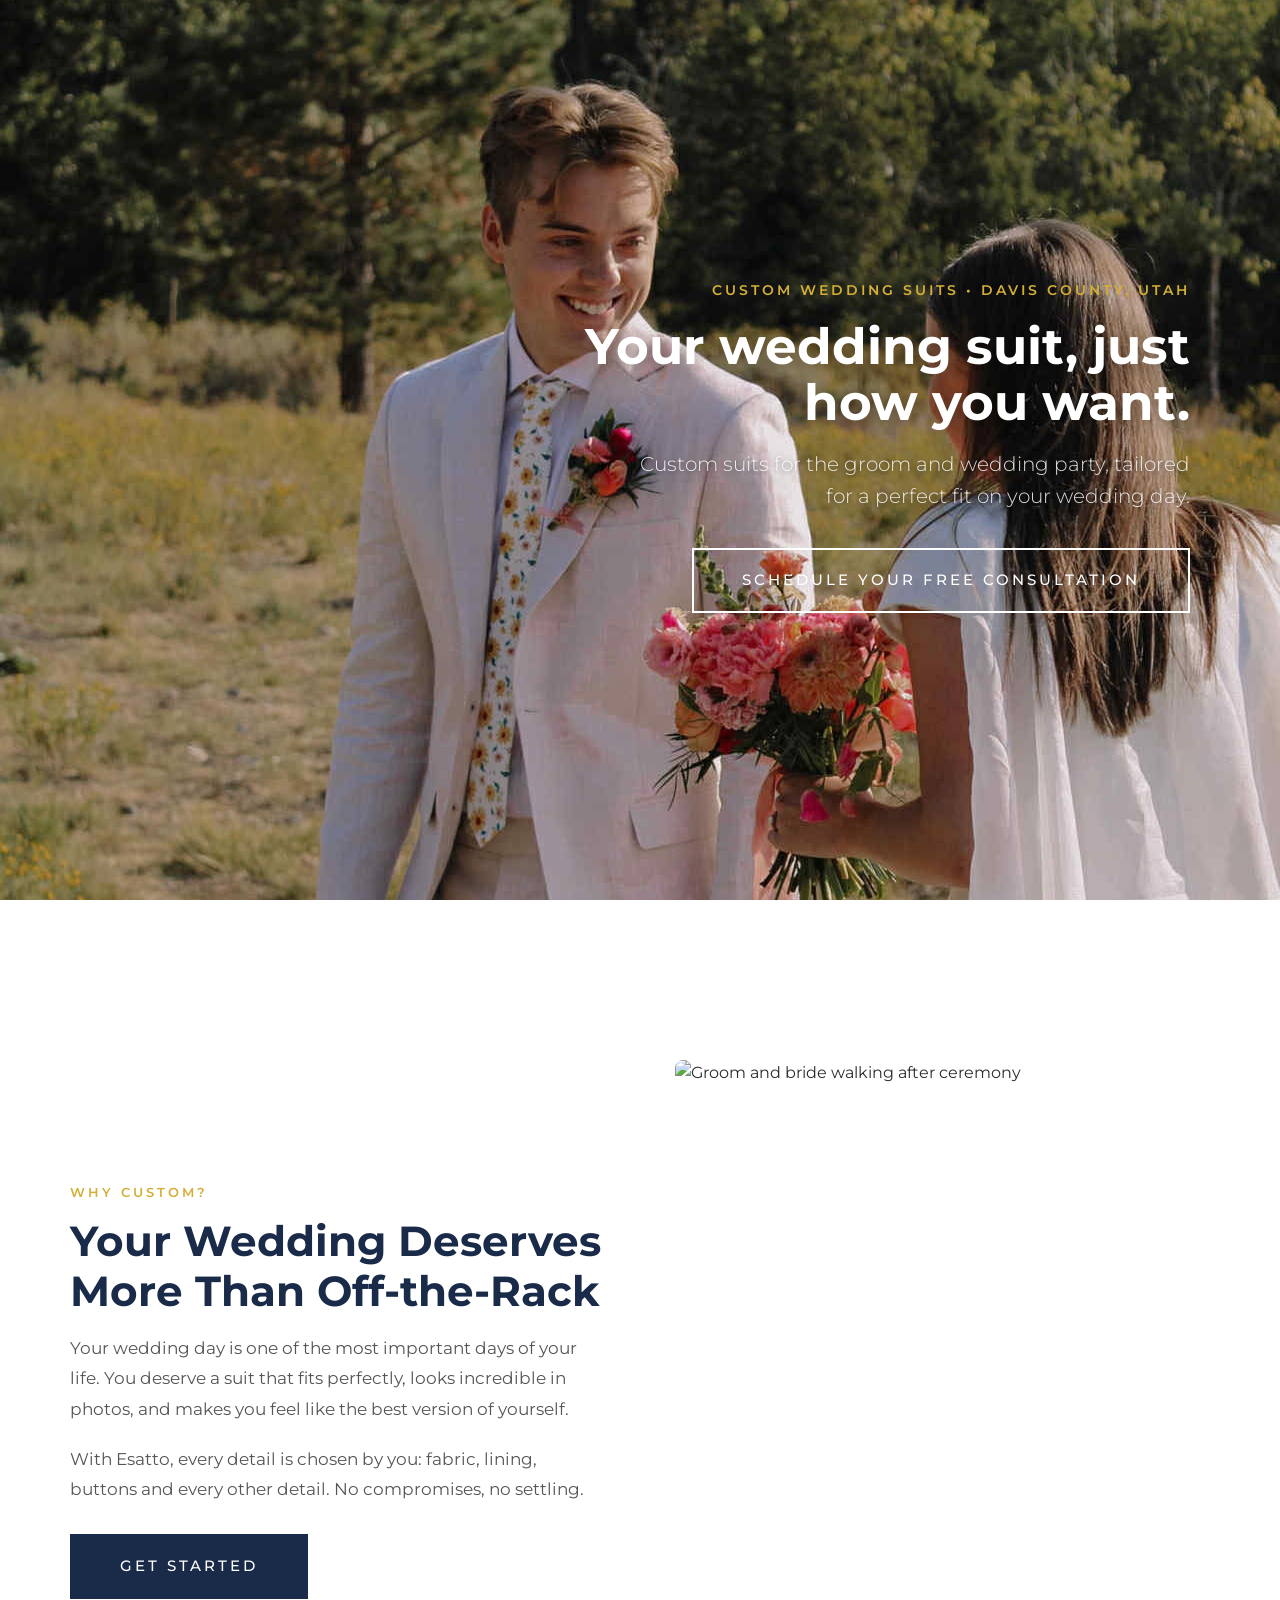
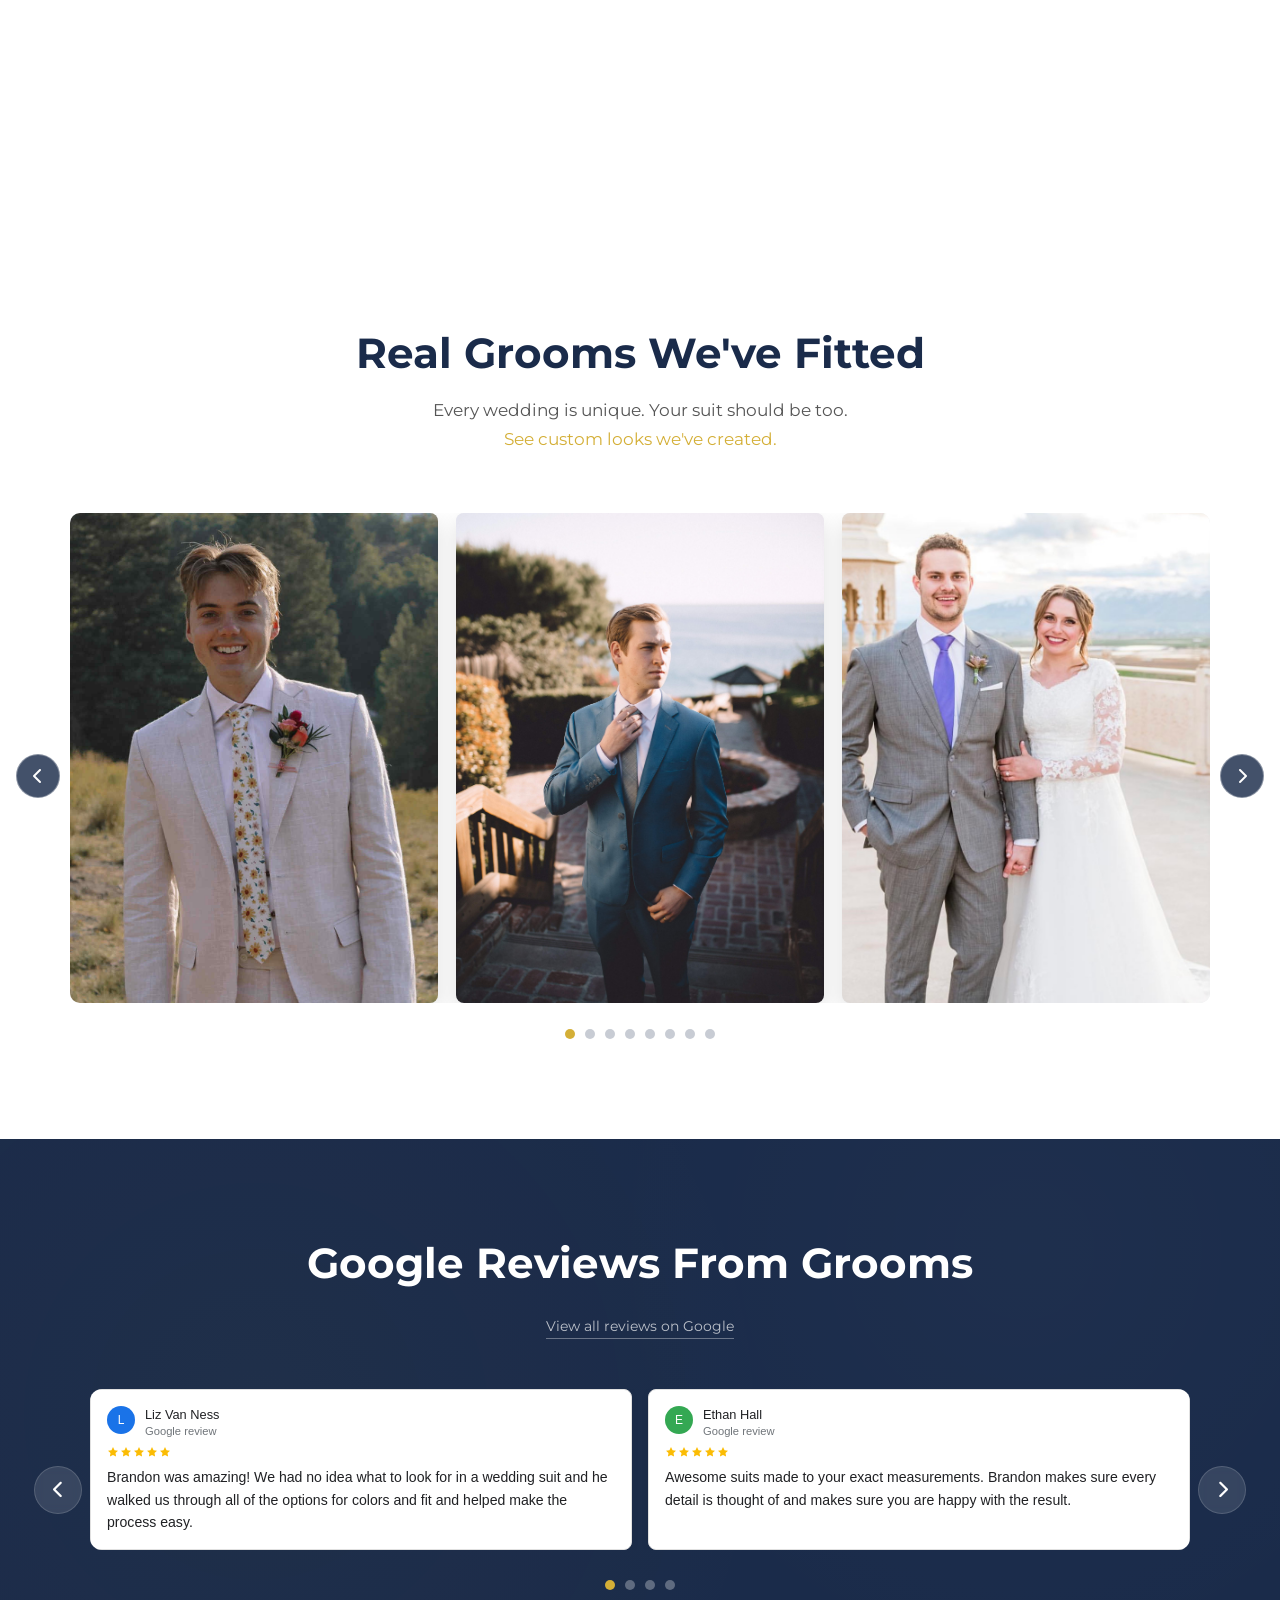
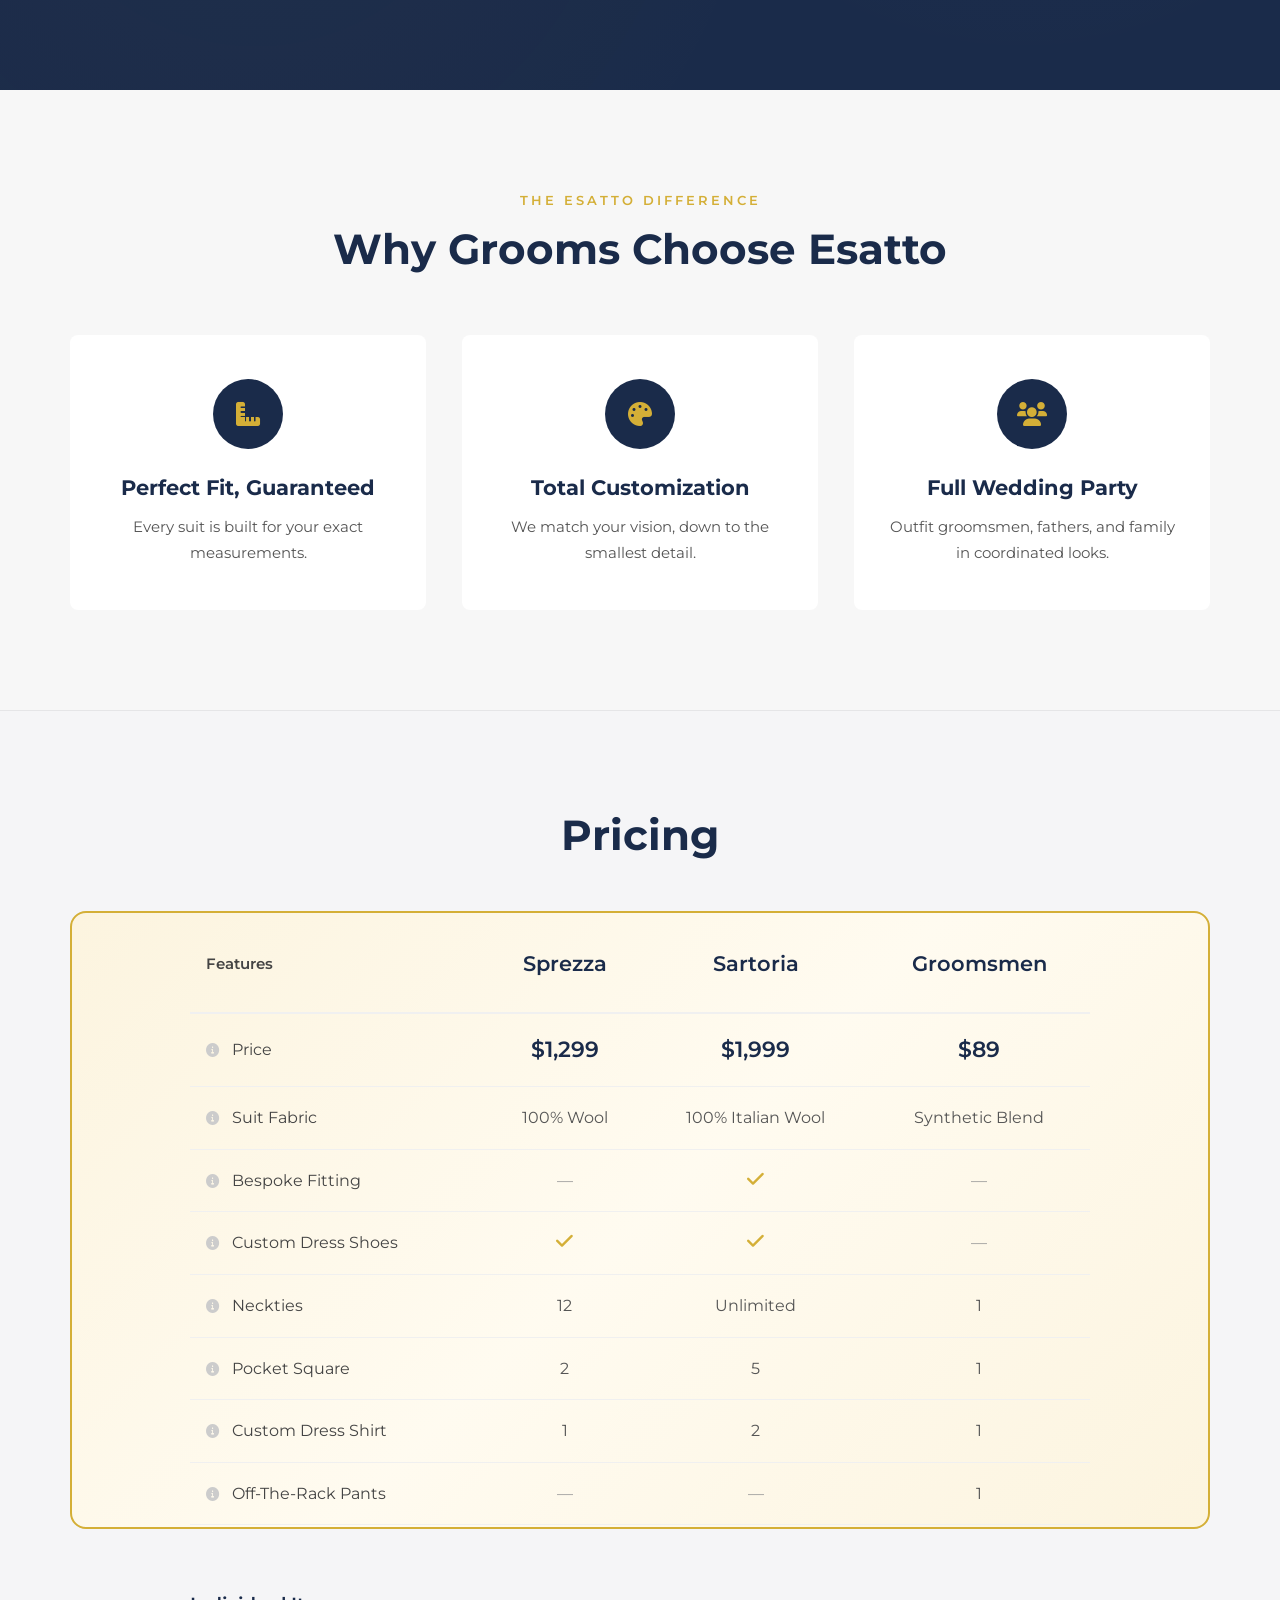
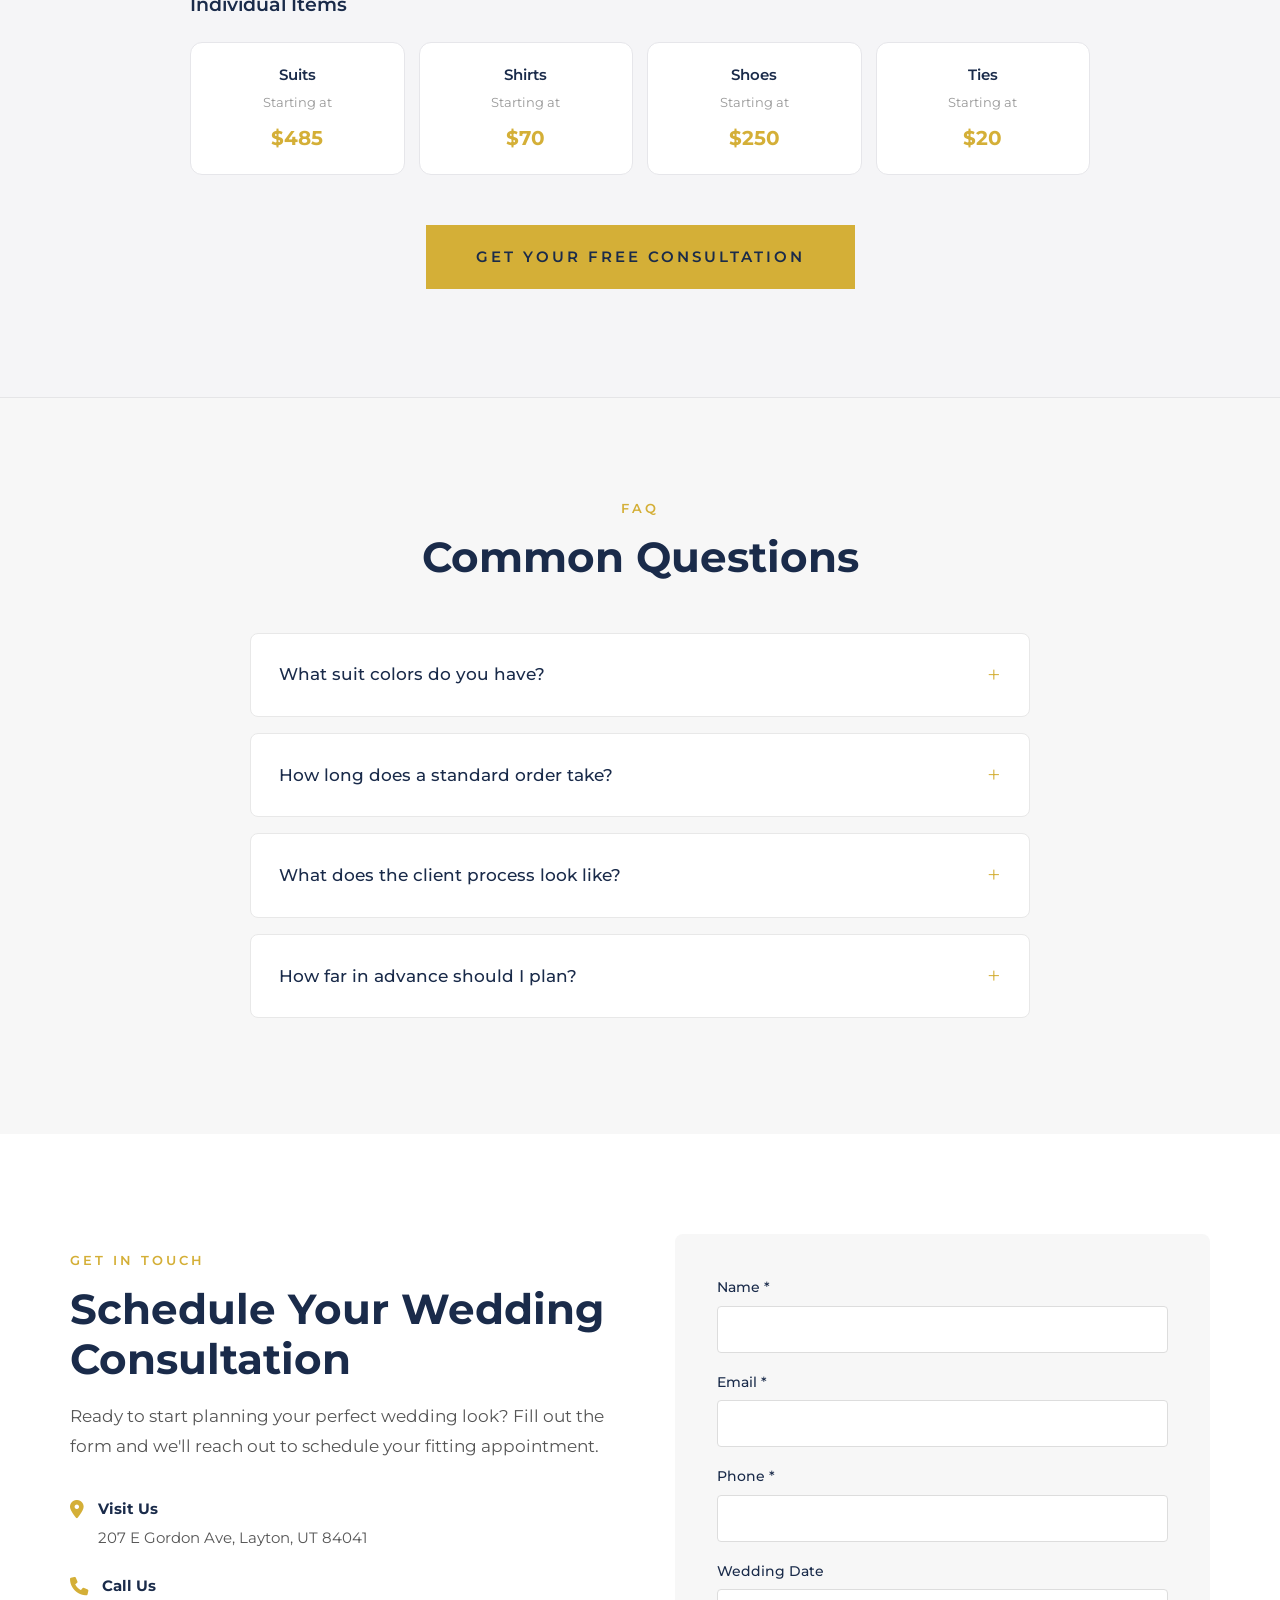
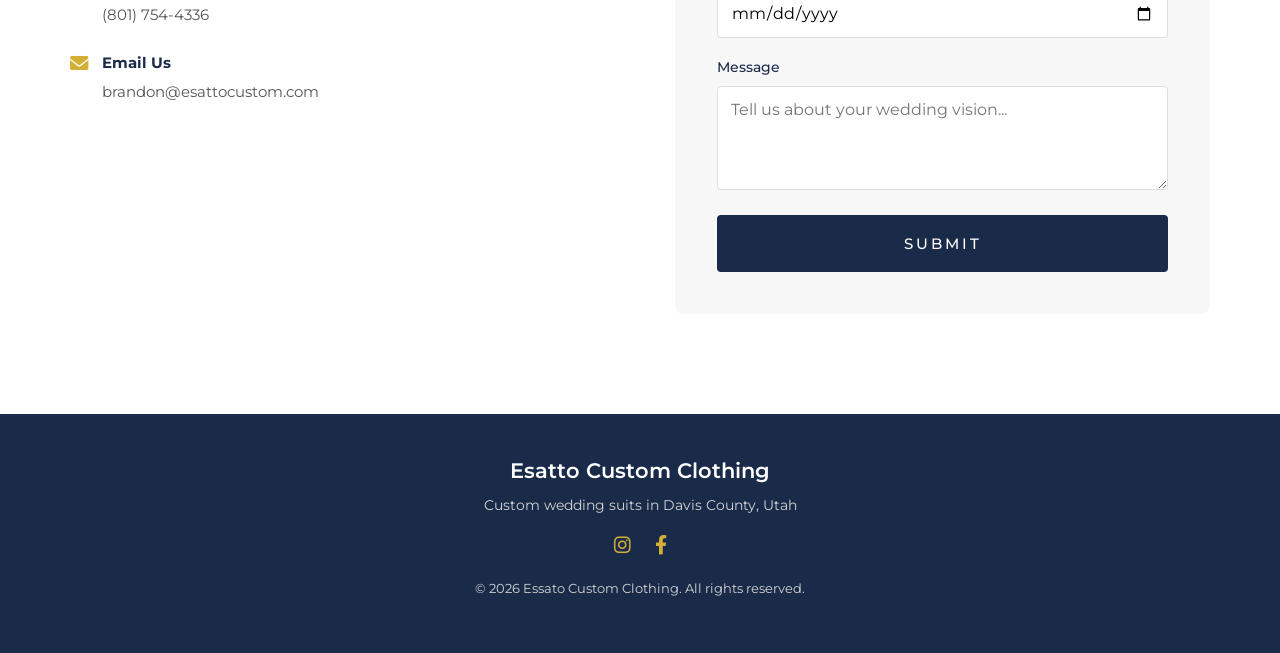
==== commit 8db5a46c: "Update index.html" ====
--- a/index.html
+++ b/index.html
@@ -942,7 +942,7 @@
         <div class="wl-hero-overlay"></div>
         <div class="wl-hero-inner">
             <p class="wl-hero-tag">Custom Wedding Suits &bull; Davis County, Utah</p>
-            <h1>Your wedding suit, exactly how you want it.</h1>
+            <h1>Your wedding suit, just how you want.</h1>
             <p class="wl-hero-sub">Custom suits for the groom and wedding party, tailored for a perfect fit on your wedding day.</p>
             <div class="wl-hero-cta">
                 <a href="#inquiry" class="wl-btn">Schedule Your Free Consultation</a>
@@ -961,7 +961,7 @@
                         Your wedding day is one of the most important days of your life. You deserve a suit that fits perfectly, looks incredible in photos, and makes you feel like the best version of yourself.
                     </p>
                     <p class="wl-subtext" style="margin-bottom: 30px;">
-                        With Esatto, every detail is chosen by you&mdash;from the fabric and lining to the buttons and stitching. No compromises, no settling.
+                        With Esatto, every detail is chosen by you: fabric, lining, buttons and every other detail. No compromises, no settling.
                     </p>
                     <a href="#inquiry" class="wl-btn wl-btn-solid">Get Started</a>
                 </div>
@@ -977,8 +977,8 @@
     <section class="wl-section" style="background: #fff;">
         <div class="wl-container wl-center">
             <h2 class="wl-heading">Real Grooms We've Fitted</h2>
-            <p class="wl-subtext">Every wedding is unique. Every suit should be too.</p>
-            <p style="color: #d4af37; font-size: 1.08rem; margin-bottom: 40px;">See the custom looks we've created.</p>
+            <p class="wl-subtext">Every wedding is unique. Your suit should be too.</p>
+            <p style="color: #d4af37; font-size: 1.08rem; margin-bottom: 40px;">See custom looks we've created.</p>
 
             <div class="wl-groom-carousel">
                 <button class="wl-groom-nav wl-groom-prev" onclick="moveGroomCarousel(-1)" aria-label="Previous groom photos">
@@ -1161,85 +1161,134 @@
         <div class="wl-container wl-center">
             <h2 class="wl-heading">Pricing</h2>
 
-            <div class="wl-pricing-tiers">
-                <div class="wl-pricing-layout" style="max-width: 100%; border: none; background: transparent; box-shadow: none;">
-                    <div class="wl-pricing-grid" style="grid-template-columns: 1fr 1fr; gap: 24px; border: none;">
-                        <!-- Sprezza Package -->
-                        <div class="wl-tier" style="background: linear-gradient(180deg, #fcf4df 0%, #ffffff 100%); border-radius: 16px; padding: 40px 32px; box-shadow: 0 4px 12px rgba(0,0,0,.06);">
-                            <h3 style="color: #b4891f;">Sprezza</h3>
-                            <div class="wl-price-line" style="color: #b4891f;">$1,299</div>
-                            <div style="text-align: left; margin-top: 28px;">
-                                <p style="margin-bottom: 14px; font-size: 0.95rem; color: #555;"><strong>Suit Fabric:</strong> 100% Wool</p>
-                                <p style="margin-bottom: 14px; font-size: 0.95rem; color: #555;"><strong>Bespoke Fitting:</strong></p>
-                                <p style="margin-bottom: 14px; font-size: 0.95rem; color: #555;"><strong>Custom Dress Shoes:</strong> <i class="fas fa-check" style="color: #d4af37;"></i></p>
-                                <p style="margin-bottom: 14px; font-size: 0.95rem; color: #555;"><strong>Neckties:</strong> 12</p>
-                                <p style="margin-bottom: 14px; font-size: 0.95rem; color: #555;"><strong>Pocket Square:</strong> 2</p>
-                                <p style="margin-bottom: 14px; font-size: 0.95rem; color: #555;"><strong>Custom Dress Shirt:</strong> 1</p>
-                            </div>
-                        </div>
-
-                        <!-- Sartoria Package -->
-                        <div class="wl-tier" style="background: linear-gradient(180deg, #fcf4df 0%, #ffffff 100%); border-radius: 16px; padding: 40px 32px; box-shadow: 0 4px 12px rgba(0,0,0,.06);">
-                            <h3 style="color: #b4891f;">Sartoria</h3>
-                            <div class="wl-price-line" style="color: #b4891f;">$1,999</div>
-                            <div style="text-align: left; margin-top: 28px;">
-                                <p style="margin-bottom: 14px; font-size: 0.95rem; color: #555;"><strong>Suit Fabric:</strong> 100% Italian Wool</p>
-                                <p style="margin-bottom: 14px; font-size: 0.95rem; color: #555;"><strong>Bespoke Fitting:</strong> <i class="fas fa-check" style="color: #d4af37;"></i></p>
-                                <p style="margin-bottom: 14px; font-size: 0.95rem; color: #555;"><strong>Custom Dress Shoes:</strong> <i class="fas fa-check" style="color: #d4af37;"></i></p>
-                                <p style="margin-bottom: 14px; font-size: 0.95rem; color: #555;"><strong>Neckties:</strong> Unlimited</p>
-                                <p style="margin-bottom: 14px; font-size: 0.95rem; color: #555;"><strong>Pocket Square:</strong> 5</p>
-                                <p style="margin-bottom: 14px; font-size: 0.95rem; color: #555;"><strong>Custom Dress Shirt:</strong> 2</p>
-                            </div>
-                        </div>
+            <div class="wl-pricing-tiers" style="background: linear-gradient(135deg, #fcf4df 0%, #fffbf0 50%, #fcf4df 100%); border: 2px solid #d4af37; border-radius: 16px; padding: 2px; overflow: hidden;">
+                <table style="width: 100%; max-width: 900px; margin: 0 auto; border-collapse: collapse; font-family: 'Montserrat', sans-serif;">
+                    <!-- Header -->
+                    <thead>
+                        <tr style="border-bottom: 2px solid #f0f0f0;">
+                            <th style="padding: 32px 16px; text-align: left; font-weight: 600; color: #444; font-size: 0.95rem;">Features</th>
+                            <th style="padding: 32px 16px; text-align: center; font-weight: 600; color: #1a2b4a; font-size: 1.3rem;">Sprezza</th>
+                            <th style="padding: 32px 16px; text-align: center; font-weight: 600; color: #1a2b4a; font-size: 1.3rem;">Sartoria</th>
+                            <th style="padding: 32px 16px; text-align: center; font-weight: 600; color: #1a2b4a; font-size: 1.3rem;">Groomsmen</th>
+                        </tr>
+                    </thead>
+                    
+                    <!-- Body -->
+                    <tbody>
+                        <!-- Price Row -->
+                        <tr style="border-bottom: 1px solid #f0f0f0; transition: background-color 0.2s ease;" onmouseover="this.style.backgroundColor='#fffbf0'" onmouseout="this.style.backgroundColor='transparent'">
+                            <td style="padding: 18px 16px; text-align: left; color: #444;">
+                                <i class="fas fa-info-circle" style="color: #ccc; margin-right: 8px; font-size: 0.85rem;"></i>
+                                <span>Price</span>
+                            </td>
+                            <td style="padding: 18px 16px; text-align: center; color: #1a2b4a; font-weight: 600; font-size: 1.4rem;">$1,299</td>
+                            <td style="padding: 18px 16px; text-align: center; color: #1a2b4a; font-weight: 600; font-size: 1.4rem;">$1,999</td>
+                            <td style="padding: 18px 16px; text-align: center; color: #1a2b4a; font-weight: 600; font-size: 1.4rem;">$89</td>
+                        </tr>
+                        
+                        <!-- Suit Fabric Row -->
+                        <tr style="border-bottom: 1px solid #f0f0f0; transition: background-color 0.2s ease;" onmouseover="this.style.backgroundColor='#fffbf0'" onmouseout="this.style.backgroundColor='transparent'">
+                            <td style="padding: 18px 16px; text-align: left; color: #444;">
+                                <i class="fas fa-info-circle" style="color: #ccc; margin-right: 8px; font-size: 0.85rem;"></i>
+                                <span>Suit Fabric</span>
+                            </td>
+                            <td style="padding: 18px 16px; text-align: center; color: #555;">100% Wool</td>
+                            <td style="padding: 18px 16px; text-align: center; color: #555;">100% Italian Wool</td>
+                            <td style="padding: 18px 16px; text-align: center; color: #555;">Synthetic Blend</td>
+                        </tr>
+                        
+                        <!-- Bespoke Fitting Row -->
+                        <tr style="border-bottom: 1px solid #f0f0f0; transition: background-color 0.2s ease;" onmouseover="this.style.backgroundColor='#fffbf0'" onmouseout="this.style.backgroundColor='transparent'">
+                            <td style="padding: 18px 16px; text-align: left; color: #444;">
+                                <i class="fas fa-info-circle" style="color: #ccc; margin-right: 8px; font-size: 0.85rem;"></i>
+                                <span>Bespoke Fitting</span>
+                            </td>
+                            <td style="padding: 18px 16px; text-align: center; color: #999;">—</td>
+                            <td style="padding: 18px 16px; text-align: center;"><i class="fas fa-check" style="color: #d4af37; font-size: 1.2rem;"></i></td>
+                            <td style="padding: 18px 16px; text-align: center; color: #999;">—</td>
+                        </tr>
+                        
+                        <!-- Custom Dress Shoes Row -->
+                        <tr style="border-bottom: 1px solid #f0f0f0; transition: background-color 0.2s ease;" onmouseover="this.style.backgroundColor='#fffbf0'" onmouseout="this.style.backgroundColor='transparent'">
+                            <td style="padding: 18px 16px; text-align: left; color: #444;">
+                                <i class="fas fa-info-circle" style="color: #ccc; margin-right: 8px; font-size: 0.85rem;"></i>
+                                <span>Custom Dress Shoes</span>
+                            </td>
+                            <td style="padding: 18px 16px; text-align: center;"><i class="fas fa-check" style="color: #d4af37; font-size: 1.2rem;"></i></td>
+                            <td style="padding: 18px 16px; text-align: center;"><i class="fas fa-check" style="color: #d4af37; font-size: 1.2rem;"></i></td>
+                            <td style="padding: 18px 16px; text-align: center; color: #999;">—</td>
+                        </tr>
+                        
+                        <!-- Neckties Row -->
+                        <tr style="border-bottom: 1px solid #f0f0f0; transition: background-color 0.2s ease;" onmouseover="this.style.backgroundColor='#fffbf0'" onmouseout="this.style.backgroundColor='transparent'">
+                            <td style="padding: 18px 16px; text-align: left; color: #444;">
+                                <i class="fas fa-info-circle" style="color: #ccc; margin-right: 8px; font-size: 0.85rem;"></i>
+                                <span>Neckties</span>
+                            </td>
+                            <td style="padding: 18px 16px; text-align: center; color: #555;">12</td>
+                            <td style="padding: 18px 16px; text-align: center; color: #555;">Unlimited</td>
+                            <td style="padding: 18px 16px; text-align: center; color: #555;">1</td>
+                        </tr>
+                        
+                        <!-- Pocket Square Row -->
+                        <tr style="border-bottom: 1px solid #f0f0f0; transition: background-color 0.2s ease;" onmouseover="this.style.backgroundColor='#fffbf0'" onmouseout="this.style.backgroundColor='transparent'">
+                            <td style="padding: 18px 16px; text-align: left; color: #444;">
+                                <i class="fas fa-info-circle" style="color: #ccc; margin-right: 8px; font-size: 0.85rem;"></i>
+                                <span>Pocket Square</span>
+                            </td>
+                            <td style="padding: 18px 16px; text-align: center; color: #555;">2</td>
+                            <td style="padding: 18px 16px; text-align: center; color: #555;">5</td>
+                            <td style="padding: 18px 16px; text-align: center; color: #555;">1</td>
+                        </tr>
+                        
+                        <!-- Custom Dress Shirt Row -->
+                        <tr style="border-bottom: 1px solid #f0f0f0; transition: background-color 0.2s ease;" onmouseover="this.style.backgroundColor='#fffbf0'" onmouseout="this.style.backgroundColor='transparent'">
+                            <td style="padding: 18px 16px; text-align: left; color: #444;">
+                                <i class="fas fa-info-circle" style="color: #ccc; margin-right: 8px; font-size: 0.85rem;"></i>
+                                <span>Custom Dress Shirt</span>
+                            </td>
+                            <td style="padding: 18px 16px; text-align: center; color: #555;">1</td>
+                            <td style="padding: 18px 16px; text-align: center; color: #555;">2</td>
+                            <td style="padding: 18px 16px; text-align: center; color: #555;">1</td>
+                        </tr>
+                        
+                        <!-- Off-The-Rack Pants Row -->
+                        <tr style="border-bottom: 1px solid #f0f0f0; transition: background-color 0.2s ease;" onmouseover="this.style.backgroundColor='#fffbf0'" onmouseout="this.style.backgroundColor='transparent'">
+                            <td style="padding: 18px 16px; text-align: left; color: #444;">
+                                <i class="fas fa-info-circle" style="color: #ccc; margin-right: 8px; font-size: 0.85rem;"></i>
+                                <span>Off-The-Rack Pants</span>
+                            </td>
+                            <td style="padding: 18px 16px; text-align: center; color: #999;">—</td>
+                            <td style="padding: 18px 16px; text-align: center; color: #999;">—</td>
+                            <td style="padding: 18px 16px; text-align: center; color: #555;">1</td>
+                        </tr>
+                    </tbody>
+                </table>
+            </div>
+
+            <!-- Individual Items -->
+            <div style="margin-top: 60px; max-width: 900px; margin-left: auto; margin-right: auto;">
+                <h3 style="text-align: left; color: #1a2b4a; font-size: 1.2rem; margin-bottom: 22px; font-weight: 600;">Individual Items</h3>
+                <div style="display: grid; grid-template-columns: repeat(4, 1fr); gap: 14px;">
+                    <div style="background: #fff; border: 1px solid #e6e6ea; border-radius: 12px; padding: 20px; text-align: center; transition: all 0.3s ease; cursor: pointer;" onmouseover="this.style.boxShadow='0 8px 24px rgba(0,0,0,0.12)'; this.style.transform='translateY(-4px)';" onmouseout="this.style.boxShadow='none'; this.style.transform='translateY(0)';">
+                        <div style="font-weight: 600; color: #1a2b4a; font-size: 0.95rem; margin-bottom: 6px;">Suits</div>
+                        <div style="font-size: 0.8rem; color: #999; margin-bottom: 8px;">Starting at</div>
+                        <div style="font-size: 1.25rem; font-weight: 700; color: #d4af37;">$485</div>
                     </div>
-                </div>
-
-                <!-- Groomsmen Package -->
-                <div class="wl-individual-items" style="margin-top: 40px;">
-                    <h3>Groomsmen Package</h3>
-                    <div class="wl-individual-grid" style="grid-template-columns: repeat(3, minmax(0, 1fr)); margin: 0 auto; max-width: 600px;">
-                        <div class="wl-individual-item">
-                            <strong>1 Pair of Pants</strong>
-                            <span>Starting at</span>
-                            <b>$79</b>
-                        </div>
-                        <div class="wl-individual-item">
-                            <strong>1 Custom Shirt</strong>
-                            <span>Starting at</span>
-                            <b>$79</b>
-                        </div>
-                        <div class="wl-individual-item">
-                            <strong>1 Necktie</strong>
-                            <span>Starting at</span>
-                            <b>$79</b>
-                        </div>
+                    <div style="background: #fff; border: 1px solid #e6e6ea; border-radius: 12px; padding: 20px; text-align: center; transition: all 0.3s ease; cursor: pointer;" onmouseover="this.style.boxShadow='0 8px 24px rgba(0,0,0,0.12)'; this.style.transform='translateY(-4px)';" onmouseout="this.style.boxShadow='none'; this.style.transform='translateY(0)';">
+                        <div style="font-weight: 600; color: #1a2b4a; font-size: 0.95rem; margin-bottom: 6px;">Shirts</div>
+                        <div style="font-size: 0.8rem; color: #999; margin-bottom: 8px;">Starting at</div>
+                        <div style="font-size: 1.25rem; font-weight: 700; color: #d4af37;">$70</div>
                     </div>
-                </div>
-
-                <!-- Individual Items -->
-                <div class="wl-individual-items" style="margin-top: 40px;">
-                    <h3>Individual Items</h3>
-                    <div class="wl-individual-grid">
-                        <div class="wl-individual-item">
-                            <strong>Suits</strong>
-                            <span>Starting at</span>
-                            <b>$485</b>
-                        </div>
-                        <div class="wl-individual-item">
-                            <strong>Shirts</strong>
-                            <span>Starting at</span>
-                            <b>$70</b>
-                        </div>
-                        <div class="wl-individual-item">
-                            <strong>Shoes</strong>
-                            <span>Starting at</span>
-                            <b>$250</b>
-                        </div>
-                        <div class="wl-individual-item">
-                            <strong>Ties</strong>
-                            <span>Starting at</span>
-                            <b>$20</b>
-                        </div>
+                    <div style="background: #fff; border: 1px solid #e6e6ea; border-radius: 12px; padding: 20px; text-align: center; transition: all 0.3s ease; cursor: pointer;" onmouseover="this.style.boxShadow='0 8px 24px rgba(0,0,0,0.12)'; this.style.transform='translateY(-4px)';" onmouseout="this.style.boxShadow='none'; this.style.transform='translateY(0)';">
+                        <div style="font-weight: 600; color: #1a2b4a; font-size: 0.95rem; margin-bottom: 6px;">Shoes</div>
+                        <div style="font-size: 0.8rem; color: #999; margin-bottom: 8px;">Starting at</div>
+                        <div style="font-size: 1.25rem; font-weight: 700; color: #d4af37;">$250</div>
+                    </div>
+                    <div style="background: #fff; border: 1px solid #e6e6ea; border-radius: 12px; padding: 20px; text-align: center; transition: all 0.3s ease; cursor: pointer;" onmouseover="this.style.boxShadow='0 8px 24px rgba(0,0,0,0.12)'; this.style.transform='translateY(-4px)';" onmouseout="this.style.boxShadow='none'; this.style.transform='translateY(0)';">
+                        <div style="font-weight: 600; color: #1a2b4a; font-size: 0.95rem; margin-bottom: 6px;">Ties</div>
+                        <div style="font-size: 0.8rem; color: #999; margin-bottom: 8px;">Starting at</div>
+                        <div style="font-size: 1.25rem; font-weight: 700; color: #d4af37;">$20</div>
                     </div>
                 </div>
             </div>
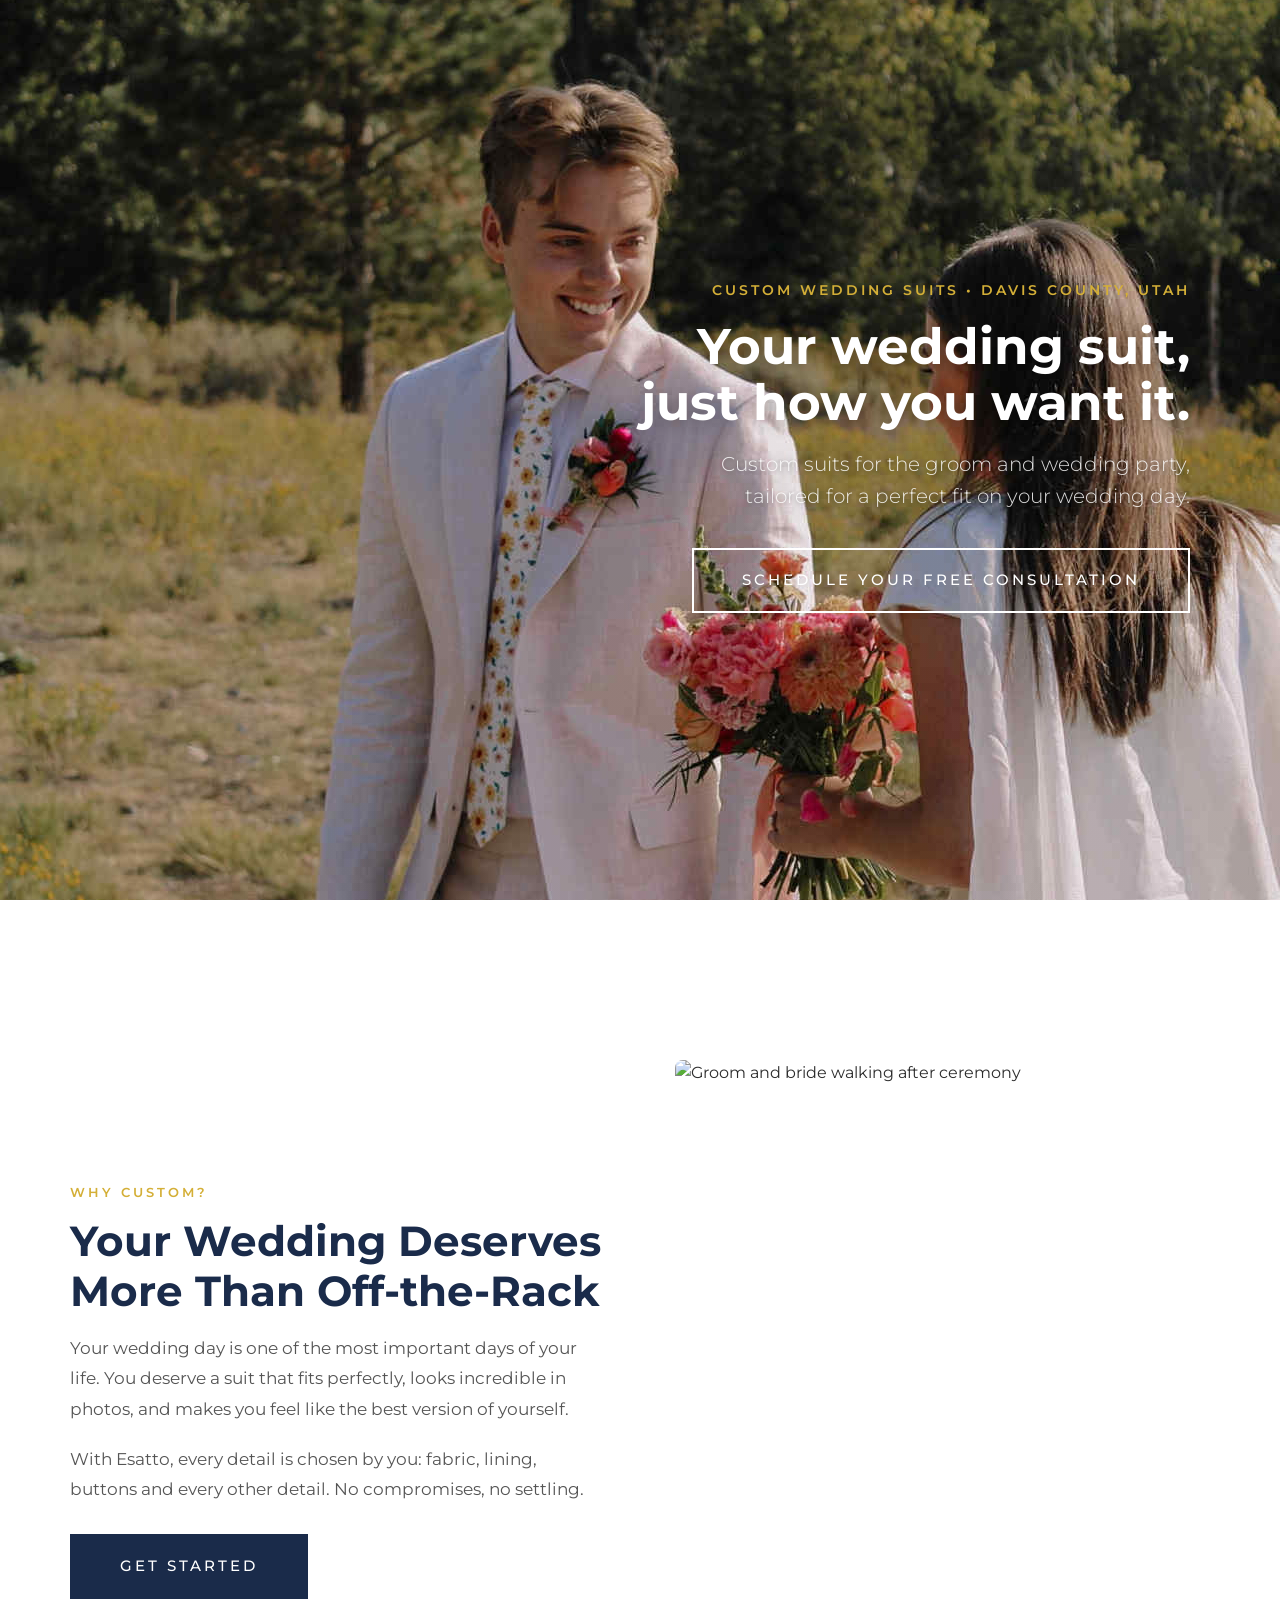
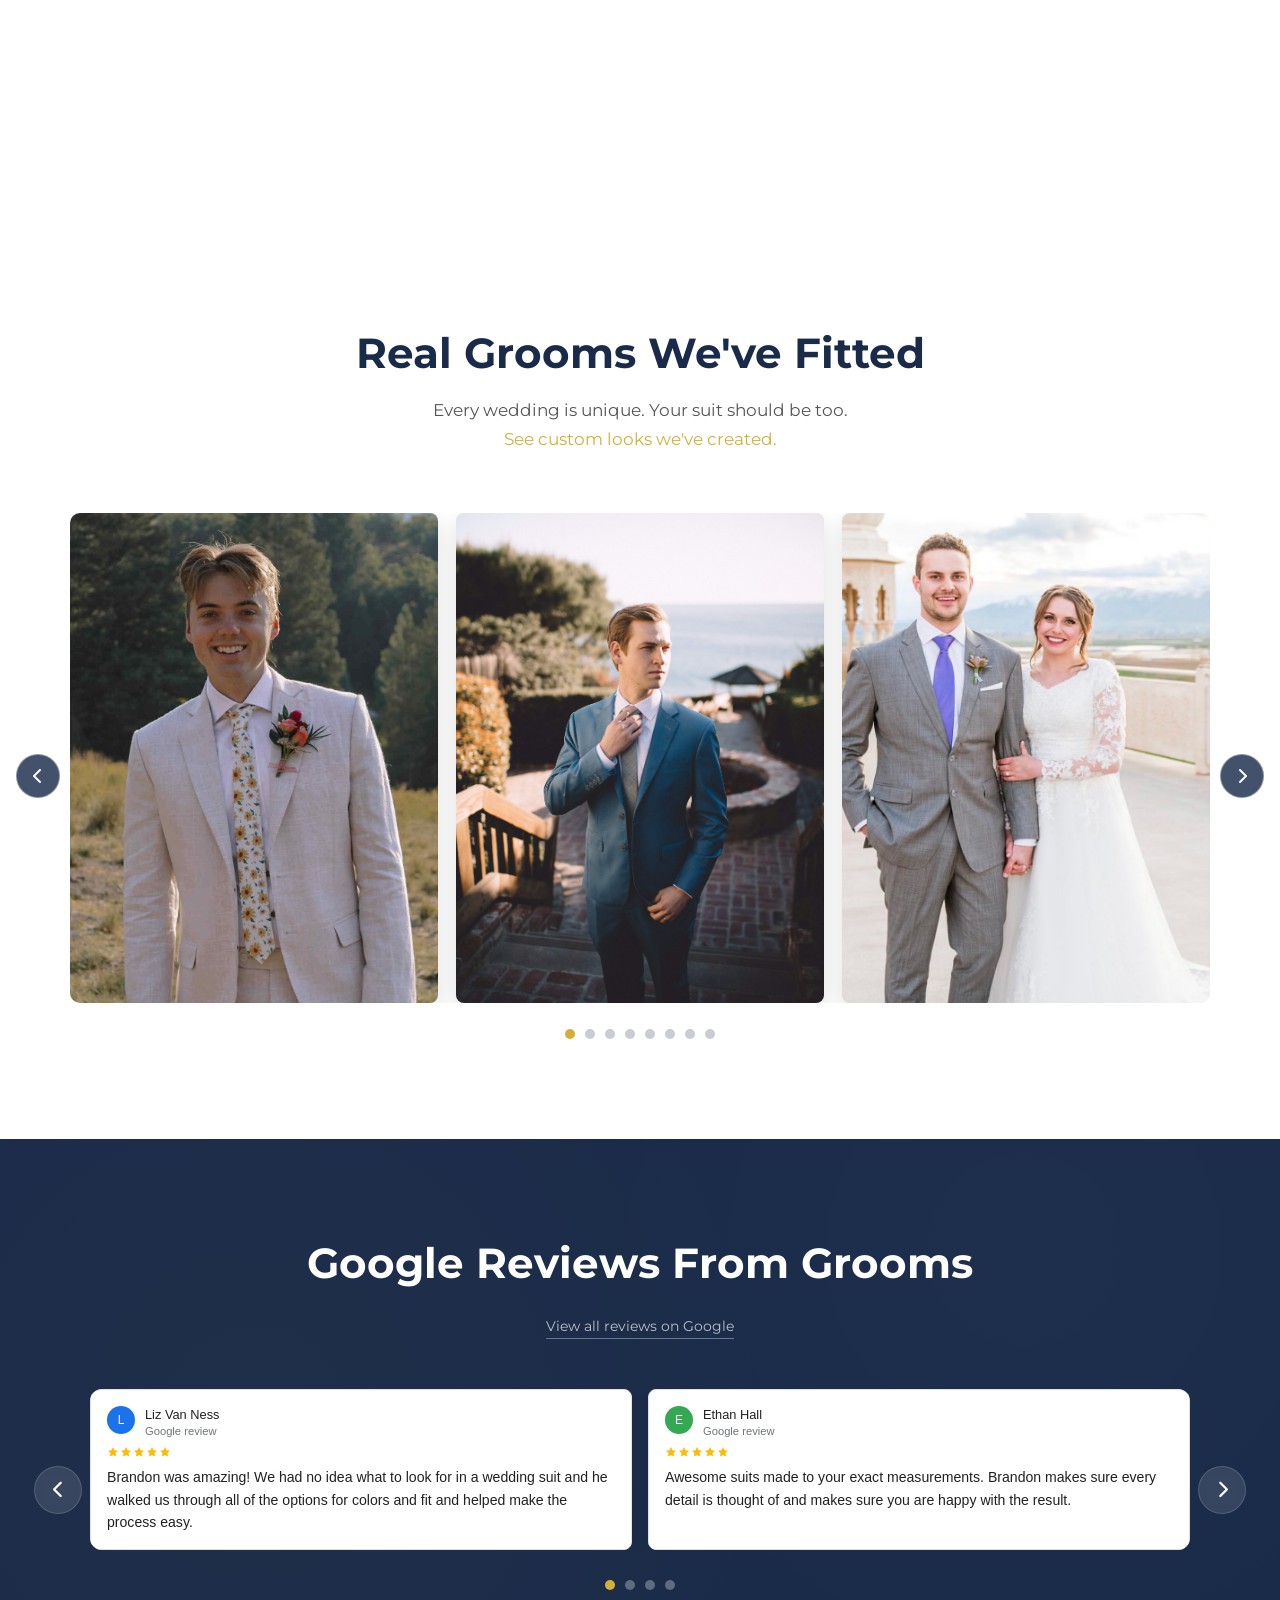
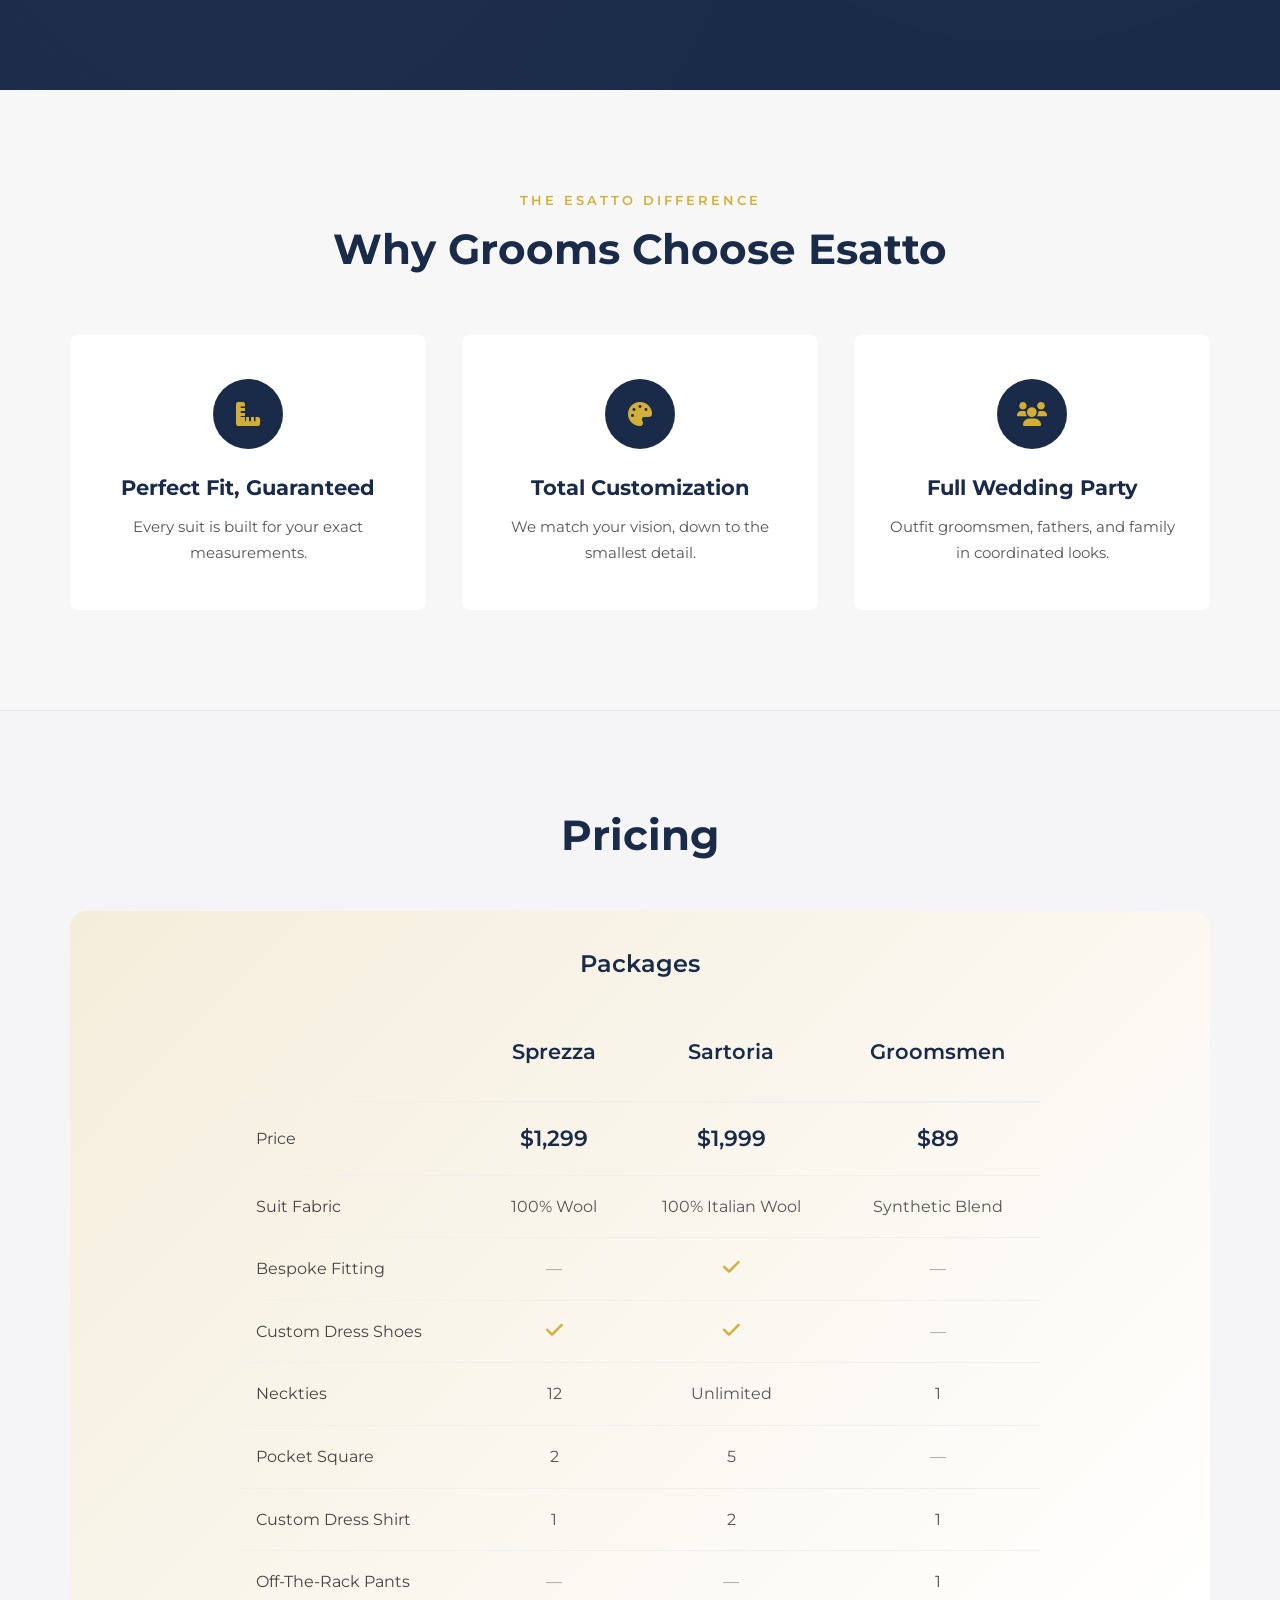
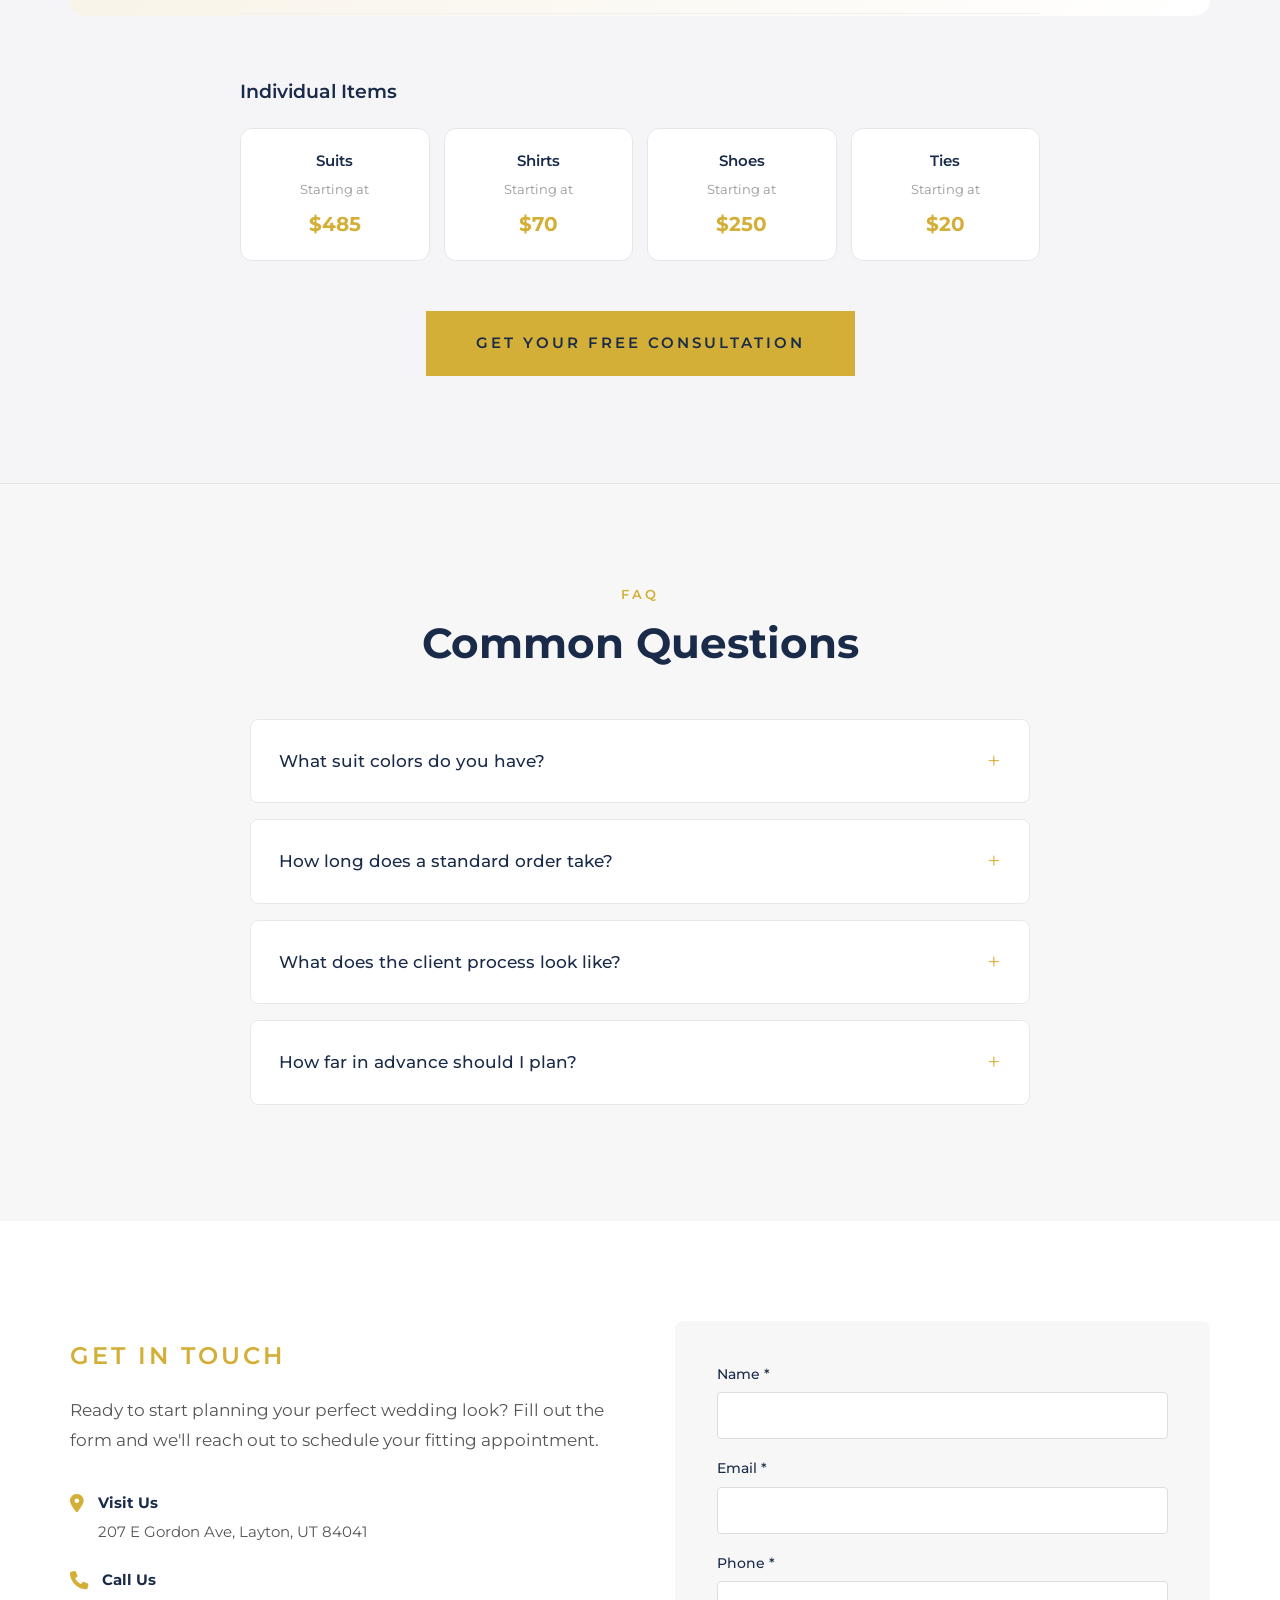
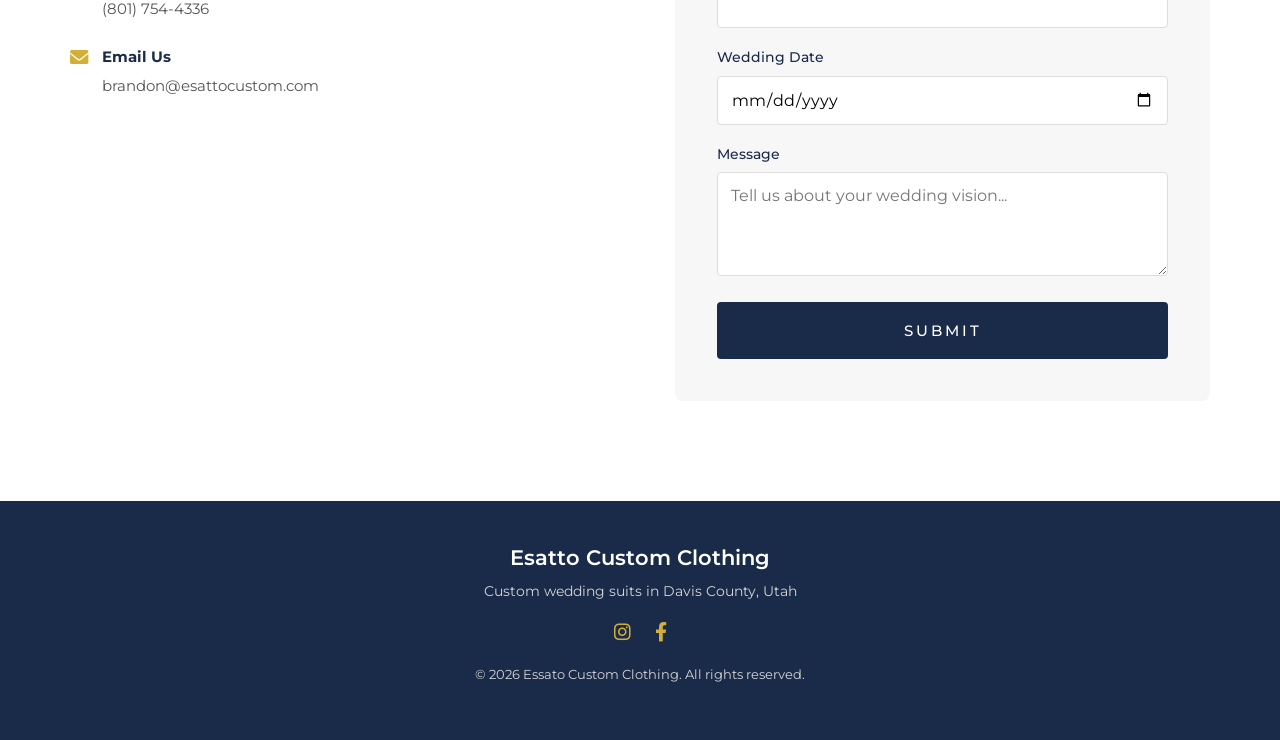
==== commit cfc0eef1: "Update index.html" ====
--- a/index.html
+++ b/index.html
@@ -942,8 +942,8 @@
         <div class="wl-hero-overlay"></div>
         <div class="wl-hero-inner">
             <p class="wl-hero-tag">Custom Wedding Suits &bull; Davis County, Utah</p>
-            <h1>Your wedding suit, just how you want.</h1>
-            <p class="wl-hero-sub">Custom suits for the groom and wedding party, tailored for a perfect fit on your wedding day.</p>
+            <h1>Your wedding suit,<br>just how you want it.</h1>
+            <p class="wl-hero-sub">Custom suits for the groom and wedding party,<br>tailored for a perfect fit on your wedding day.</p>
             <div class="wl-hero-cta">
                 <a href="#inquiry" class="wl-btn">Schedule Your Free Consultation</a>
             </div>
@@ -1040,7 +1040,7 @@
                                 <div style="display: flex; align-items: center; gap: 6px; margin-bottom: 8px;">
                                     <div style="display: flex; gap: 1px;"><svg width="12" height="12" viewBox="0 0 24 24"><path d="M12 2l3.09 6.26L22 9.27l-5 4.87 1.18 6.88L12 17.77l-6.18 3.25L7 14.14 2 9.27l6.91-1.01L12 2z" fill="#fbbc04"/></svg><svg width="12" height="12" viewBox="0 0 24 24"><path d="M12 2l3.09 6.26L22 9.27l-5 4.87 1.18 6.88L12 17.77l-6.18 3.25L7 14.14 2 9.27l6.91-1.01L12 2z" fill="#fbbc04"/></svg><svg width="12" height="12" viewBox="0 0 24 24"><path d="M12 2l3.09 6.26L22 9.27l-5 4.87 1.18 6.88L12 17.77l-6.18 3.25L7 14.14 2 9.27l6.91-1.01L12 2z" fill="#fbbc04"/></svg><svg width="12" height="12" viewBox="0 0 24 24"><path d="M12 2l3.09 6.26L22 9.27l-5 4.87 1.18 6.88L12 17.77l-6.18 3.25L7 14.14 2 9.27l6.91-1.01L12 2z" fill="#fbbc04"/></svg><svg width="12" height="12" viewBox="0 0 24 24"><path d="M12 2l3.09 6.26L22 9.27l-5 4.87 1.18 6.88L12 17.77l-6.18 3.25L7 14.14 2 9.27l6.91-1.01L12 2z" fill="#fbbc04"/></svg></div>
                                 </div>
-                                <p style="color: #202124; font-size: 0.8rem; line-height: 1.25rem; margin: 0 0 10px 0;">Brandon was amazing! We had no idea what to look for in a wedding suit and he walked us through all of the options for colors and fit and helped make the process easy.</p>
+                                <p style="color: #202124; font-size: 0.95rem; line-height: 1.4rem; margin: 0 0 10px 0;">Brandon was amazing! We had no idea what to look for in a wedding suit and he walked us through all of the options for colors and fit and helped make the process easy.</p>
                             </div>
                         </div>
 
@@ -1051,7 +1051,7 @@
                                     <div style="flex: 1; min-width: 0;"><div style="font-weight: 500; color: #202124; font-size: 0.8rem; line-height: 1.1rem;">Ethan Hall</div><div style="color: #70757a; font-size: 0.7rem; line-height: 0.9rem;">Google review</div></div>
                                 </div>
                                 <div style="display: flex; align-items: center; gap: 6px; margin-bottom: 8px;"><div style="display: flex; gap: 1px;"><svg width="12" height="12" viewBox="0 0 24 24"><path d="M12 2l3.09 6.26L22 9.27l-5 4.87 1.18 6.88L12 17.77l-6.18 3.25L7 14.14 2 9.27l6.91-1.01L12 2z" fill="#fbbc04"/></svg><svg width="12" height="12" viewBox="0 0 24 24"><path d="M12 2l3.09 6.26L22 9.27l-5 4.87 1.18 6.88L12 17.77l-6.18 3.25L7 14.14 2 9.27l6.91-1.01L12 2z" fill="#fbbc04"/></svg><svg width="12" height="12" viewBox="0 0 24 24"><path d="M12 2l3.09 6.26L22 9.27l-5 4.87 1.18 6.88L12 17.77l-6.18 3.25L7 14.14 2 9.27l6.91-1.01L12 2z" fill="#fbbc04"/></svg><svg width="12" height="12" viewBox="0 0 24 24"><path d="M12 2l3.09 6.26L22 9.27l-5 4.87 1.18 6.88L12 17.77l-6.18 3.25L7 14.14 2 9.27l6.91-1.01L12 2z" fill="#fbbc04"/></svg><svg width="12" height="12" viewBox="0 0 24 24"><path d="M12 2l3.09 6.26L22 9.27l-5 4.87 1.18 6.88L12 17.77l-6.18 3.25L7 14.14 2 9.27l6.91-1.01L12 2z" fill="#fbbc04"/></svg></div></div>
-                                <p style="color: #202124; font-size: 0.8rem; line-height: 1.25rem; margin: 0 0 10px 0;">Awesome suits made to your exact measurements. Brandon makes sure every detail is thought of and makes sure you are happy with the result.</p>
+                                <p style="color: #202124; font-size: 0.95rem; line-height: 1.4rem; margin: 0 0 10px 0;">Awesome suits made to your exact measurements. Brandon makes sure every detail is thought of and makes sure you are happy with the result.</p>
                             </div>
                         </div>
 
@@ -1062,7 +1062,7 @@
                                     <div style="flex: 1; min-width: 0;"><div style="font-weight: 500; color: #202124; font-size: 0.8rem; line-height: 1.1rem;">Britton Inkley</div><div style="color: #70757a; font-size: 0.7rem; line-height: 0.9rem;">Google review</div></div>
                                 </div>
                                 <div style="display: flex; align-items: center; gap: 6px; margin-bottom: 8px;"><div style="display: flex; gap: 1px;"><svg width="12" height="12" viewBox="0 0 24 24"><path d="M12 2l3.09 6.26L22 9.27l-5 4.87 1.18 6.88L12 17.77l-6.18 3.25L7 14.14 2 9.27l6.91-1.01L12 2z" fill="#fbbc04"/></svg><svg width="12" height="12" viewBox="0 0 24 24"><path d="M12 2l3.09 6.26L22 9.27l-5 4.87 1.18 6.88L12 17.77l-6.18 3.25L7 14.14 2 9.27l6.91-1.01L12 2z" fill="#fbbc04"/></svg><svg width="12" height="12" viewBox="0 0 24 24"><path d="M12 2l3.09 6.26L22 9.27l-5 4.87 1.18 6.88L12 17.77l-6.18 3.25L7 14.14 2 9.27l6.91-1.01L12 2z" fill="#fbbc04"/></svg><svg width="12" height="12" viewBox="0 0 24 24"><path d="M12 2l3.09 6.26L22 9.27l-5 4.87 1.18 6.88L12 17.77l-6.18 3.25L7 14.14 2 9.27l6.91-1.01L12 2z" fill="#fbbc04"/></svg><svg width="12" height="12" viewBox="0 0 24 24"><path d="M12 2l3.09 6.26L22 9.27l-5 4.87 1.18 6.88L12 17.77l-6.18 3.25L7 14.14 2 9.27l6.91-1.01L12 2z" fill="#fbbc04"/></svg></div></div>
-                                <p style="color: #202124; font-size: 0.8rem; line-height: 1.25rem; margin: 0 0 10px 0;">Best suit I've ever had. Custom fit and design. I got married in Italy and it came out of a suitcase still looking perfect.</p>
+                                <p style="color: #202124; font-size: 0.95rem; line-height: 1.4rem; margin: 0 0 10px 0;">Best suit I've ever had. Custom fit and design. I got married in Italy and it came out of a suitcase still looking perfect.</p>
                             </div>
                         </div>
 
@@ -1073,7 +1073,7 @@
                                     <div style="flex: 1; min-width: 0;"><div style="font-weight: 500; color: #202124; font-size: 0.8rem; line-height: 1.1rem;">Philip Low</div><div style="color: #70757a; font-size: 0.7rem; line-height: 0.9rem;">Google review</div></div>
                                 </div>
                                 <div style="display: flex; align-items: center; gap: 6px; margin-bottom: 8px;"><div style="display: flex; gap: 1px;"><svg width="12" height="12" viewBox="0 0 24 24"><path d="M12 2l3.09 6.26L22 9.27l-5 4.87 1.18 6.88L12 17.77l-6.18 3.25L7 14.14 2 9.27l6.91-1.01L12 2z" fill="#fbbc04"/></svg><svg width="12" height="12" viewBox="0 0 24 24"><path d="M12 2l3.09 6.26L22 9.27l-5 4.87 1.18 6.88L12 17.77l-6.18 3.25L7 14.14 2 9.27l6.91-1.01L12 2z" fill="#fbbc04"/></svg><svg width="12" height="12" viewBox="0 0 24 24"><path d="M12 2l3.09 6.26L22 9.27l-5 4.87 1.18 6.88L12 17.77l-6.18 3.25L7 14.14 2 9.27l6.91-1.01L12 2z" fill="#fbbc04"/></svg><svg width="12" height="12" viewBox="0 0 24 24"><path d="M12 2l3.09 6.26L22 9.27l-5 4.87 1.18 6.88L12 17.77l-6.18 3.25L7 14.14 2 9.27l6.91-1.01L12 2z" fill="#fbbc04"/></svg><svg width="12" height="12" viewBox="0 0 24 24"><path d="M12 2l3.09 6.26L22 9.27l-5 4.87 1.18 6.88L12 17.77l-6.18 3.25L7 14.14 2 9.27l6.91-1.01L12 2z" fill="#fbbc04"/></svg></div></div>
-                                <p style="color: #202124; font-size: 0.8rem; line-height: 1.25rem; margin: 0 0 10px 0;">Great place to get a suit. Brandon is a master at fitting you in the right suit and is very thorough down to the smallest details.</p>
+                                <p style="color: #202124; font-size: 0.95rem; line-height: 1.4rem; margin: 0 0 10px 0;">Great place to get a suit. Brandon is a master at fitting you in the right suit and is very thorough down to the smallest details.</p>
                             </div>
                         </div>
 
@@ -1084,7 +1084,7 @@
                                     <div style="flex: 1; min-width: 0;"><div style="font-weight: 500; color: #202124; font-size: 0.8rem; line-height: 1.1rem;">Tucker Garner</div><div style="color: #70757a; font-size: 0.7rem; line-height: 0.9rem;">Google review</div></div>
                                 </div>
                                 <div style="display: flex; align-items: center; gap: 6px; margin-bottom: 8px;"><div style="display: flex; gap: 1px;"><svg width="12" height="12" viewBox="0 0 24 24"><path d="M12 2l3.09 6.26L22 9.27l-5 4.87 1.18 6.88L12 17.77l-6.18 3.25L7 14.14 2 9.27l6.91-1.01L12 2z" fill="#fbbc04"/></svg><svg width="12" height="12" viewBox="0 0 24 24"><path d="M12 2l3.09 6.26L22 9.27l-5 4.87 1.18 6.88L12 17.77l-6.18 3.25L7 14.14 2 9.27l6.91-1.01L12 2z" fill="#fbbc04"/></svg><svg width="12" height="12" viewBox="0 0 24 24"><path d="M12 2l3.09 6.26L22 9.27l-5 4.87 1.18 6.88L12 17.77l-6.18 3.25L7 14.14 2 9.27l6.91-1.01L12 2z" fill="#fbbc04"/></svg><svg width="12" height="12" viewBox="0 0 24 24"><path d="M12 2l3.09 6.26L22 9.27l-5 4.87 1.18 6.88L12 17.77l-6.18 3.25L7 14.14 2 9.27l6.91-1.01L12 2z" fill="#fbbc04"/></svg><svg width="12" height="12" viewBox="0 0 24 24"><path d="M12 2l3.09 6.26L22 9.27l-5 4.87 1.18 6.88L12 17.77l-6.18 3.25L7 14.14 2 9.27l6.91-1.01L12 2z" fill="#fbbc04"/></svg></div></div>
-                                <p style="color: #202124; font-size: 0.8rem; line-height: 1.25rem; margin: 0 0 10px 0;">Great to work with! I got a suit and shirt and they were both very high quality and fit perfectly.</p>
+                                <p style="color: #202124; font-size: 0.95rem; line-height: 1.4rem; margin: 0 0 10px 0;">Great to work with! I got a suit and shirt and they were both very high quality and fit perfectly.</p>
                             </div>
                         </div>
 
@@ -1161,12 +1161,15 @@
         <div class="wl-container wl-center">
             <h2 class="wl-heading">Pricing</h2>
 
-            <div class="wl-pricing-tiers" style="background: linear-gradient(135deg, #fcf4df 0%, #fffbf0 50%, #fcf4df 100%); border: 2px solid #d4af37; border-radius: 16px; padding: 2px; overflow: hidden;">
-                <table style="width: 100%; max-width: 900px; margin: 0 auto; border-collapse: collapse; font-family: 'Montserrat', sans-serif;">
+            <div class="wl-pricing-tiers" style="background: linear-gradient(135deg, #f5eddb 0%, #ffffff 100%); border-radius: 16px; padding: 2px; overflow: hidden;">
+                <table style="width: 100%; max-width: 800px; margin: 0 auto; border-collapse: collapse; font-family: 'Montserrat', sans-serif;">
                     <!-- Header -->
                     <thead>
+                        <tr style="border-bottom: none;">
+                            <th colspan="4" style="padding: 32px 16px 20px 16px; text-align: center; font-weight: 600; color: #1a2b4a; font-size: 1.5rem;">Packages</th>
+                        </tr>
                         <tr style="border-bottom: 2px solid #f0f0f0;">
-                            <th style="padding: 32px 16px; text-align: left; font-weight: 600; color: #444; font-size: 0.95rem;">Features</th>
+                            <th style="padding: 32px 16px; text-align: left; font-weight: 600; color: #444; font-size: 0.95rem;"></th>
                             <th style="padding: 32px 16px; text-align: center; font-weight: 600; color: #1a2b4a; font-size: 1.3rem;">Sprezza</th>
                             <th style="padding: 32px 16px; text-align: center; font-weight: 600; color: #1a2b4a; font-size: 1.3rem;">Sartoria</th>
                             <th style="padding: 32px 16px; text-align: center; font-weight: 600; color: #1a2b4a; font-size: 1.3rem;">Groomsmen</th>
@@ -1178,7 +1181,6 @@
                         <!-- Price Row -->
                         <tr style="border-bottom: 1px solid #f0f0f0; transition: background-color 0.2s ease;" onmouseover="this.style.backgroundColor='#fffbf0'" onmouseout="this.style.backgroundColor='transparent'">
                             <td style="padding: 18px 16px; text-align: left; color: #444;">
-                                <i class="fas fa-info-circle" style="color: #ccc; margin-right: 8px; font-size: 0.85rem;"></i>
                                 <span>Price</span>
                             </td>
                             <td style="padding: 18px 16px; text-align: center; color: #1a2b4a; font-weight: 600; font-size: 1.4rem;">$1,299</td>
@@ -1189,7 +1191,6 @@
                         <!-- Suit Fabric Row -->
                         <tr style="border-bottom: 1px solid #f0f0f0; transition: background-color 0.2s ease;" onmouseover="this.style.backgroundColor='#fffbf0'" onmouseout="this.style.backgroundColor='transparent'">
                             <td style="padding: 18px 16px; text-align: left; color: #444;">
-                                <i class="fas fa-info-circle" style="color: #ccc; margin-right: 8px; font-size: 0.85rem;"></i>
                                 <span>Suit Fabric</span>
                             </td>
                             <td style="padding: 18px 16px; text-align: center; color: #555;">100% Wool</td>
@@ -1200,7 +1201,6 @@
                         <!-- Bespoke Fitting Row -->
                         <tr style="border-bottom: 1px solid #f0f0f0; transition: background-color 0.2s ease;" onmouseover="this.style.backgroundColor='#fffbf0'" onmouseout="this.style.backgroundColor='transparent'">
                             <td style="padding: 18px 16px; text-align: left; color: #444;">
-                                <i class="fas fa-info-circle" style="color: #ccc; margin-right: 8px; font-size: 0.85rem;"></i>
                                 <span>Bespoke Fitting</span>
                             </td>
                             <td style="padding: 18px 16px; text-align: center; color: #999;">—</td>
@@ -1211,7 +1211,6 @@
                         <!-- Custom Dress Shoes Row -->
                         <tr style="border-bottom: 1px solid #f0f0f0; transition: background-color 0.2s ease;" onmouseover="this.style.backgroundColor='#fffbf0'" onmouseout="this.style.backgroundColor='transparent'">
                             <td style="padding: 18px 16px; text-align: left; color: #444;">
-                                <i class="fas fa-info-circle" style="color: #ccc; margin-right: 8px; font-size: 0.85rem;"></i>
                                 <span>Custom Dress Shoes</span>
                             </td>
                             <td style="padding: 18px 16px; text-align: center;"><i class="fas fa-check" style="color: #d4af37; font-size: 1.2rem;"></i></td>
@@ -1222,7 +1221,6 @@
                         <!-- Neckties Row -->
                         <tr style="border-bottom: 1px solid #f0f0f0; transition: background-color 0.2s ease;" onmouseover="this.style.backgroundColor='#fffbf0'" onmouseout="this.style.backgroundColor='transparent'">
                             <td style="padding: 18px 16px; text-align: left; color: #444;">
-                                <i class="fas fa-info-circle" style="color: #ccc; margin-right: 8px; font-size: 0.85rem;"></i>
                                 <span>Neckties</span>
                             </td>
                             <td style="padding: 18px 16px; text-align: center; color: #555;">12</td>
@@ -1233,18 +1231,16 @@
                         <!-- Pocket Square Row -->
                         <tr style="border-bottom: 1px solid #f0f0f0; transition: background-color 0.2s ease;" onmouseover="this.style.backgroundColor='#fffbf0'" onmouseout="this.style.backgroundColor='transparent'">
                             <td style="padding: 18px 16px; text-align: left; color: #444;">
-                                <i class="fas fa-info-circle" style="color: #ccc; margin-right: 8px; font-size: 0.85rem;"></i>
                                 <span>Pocket Square</span>
                             </td>
                             <td style="padding: 18px 16px; text-align: center; color: #555;">2</td>
                             <td style="padding: 18px 16px; text-align: center; color: #555;">5</td>
-                            <td style="padding: 18px 16px; text-align: center; color: #555;">1</td>
+                            <td style="padding: 18px 16px; text-align: center; color: #999;">—</td>
                         </tr>
                         
                         <!-- Custom Dress Shirt Row -->
                         <tr style="border-bottom: 1px solid #f0f0f0; transition: background-color 0.2s ease;" onmouseover="this.style.backgroundColor='#fffbf0'" onmouseout="this.style.backgroundColor='transparent'">
                             <td style="padding: 18px 16px; text-align: left; color: #444;">
-                                <i class="fas fa-info-circle" style="color: #ccc; margin-right: 8px; font-size: 0.85rem;"></i>
                                 <span>Custom Dress Shirt</span>
                             </td>
                             <td style="padding: 18px 16px; text-align: center; color: #555;">1</td>
@@ -1255,7 +1251,6 @@
                         <!-- Off-The-Rack Pants Row -->
                         <tr style="border-bottom: 1px solid #f0f0f0; transition: background-color 0.2s ease;" onmouseover="this.style.backgroundColor='#fffbf0'" onmouseout="this.style.backgroundColor='transparent'">
                             <td style="padding: 18px 16px; text-align: left; color: #444;">
-                                <i class="fas fa-info-circle" style="color: #ccc; margin-right: 8px; font-size: 0.85rem;"></i>
                                 <span>Off-The-Rack Pants</span>
                             </td>
                             <td style="padding: 18px 16px; text-align: center; color: #999;">—</td>
@@ -1267,7 +1262,7 @@
             </div>
 
             <!-- Individual Items -->
-            <div style="margin-top: 60px; max-width: 900px; margin-left: auto; margin-right: auto;">
+            <div style="margin-top: 60px; max-width: 800px; margin-left: auto; margin-right: auto;">
                 <h3 style="text-align: left; color: #1a2b4a; font-size: 1.2rem; margin-bottom: 22px; font-weight: 600;">Individual Items</h3>
                 <div style="display: grid; grid-template-columns: repeat(4, 1fr); gap: 14px;">
                     <div style="background: #fff; border: 1px solid #e6e6ea; border-radius: 12px; padding: 20px; text-align: center; transition: all 0.3s ease; cursor: pointer;" onmouseover="this.style.boxShadow='0 8px 24px rgba(0,0,0,0.12)'; this.style.transform='translateY(-4px)';" onmouseout="this.style.boxShadow='none'; this.style.transform='translateY(0)';">
@@ -1366,8 +1361,7 @@
             <div class="wl-contact-grid">
                 <!-- Left info -->
                 <div style="padding-top: 16px;">
-                    <p class="wl-tag">Get In Touch</p>
-                    <h2 class="wl-heading">Schedule Your Wedding Consultation</h2>
+                    <p class="wl-tag" style="font-size: 1.5rem; margin-bottom: 20px;">Get In Touch</p>
                     <p class="wl-subtext" style="margin-bottom: 36px;">
                         Ready to start planning your perfect wedding look? Fill out the form and we'll reach out to schedule your fitting appointment.
                     </p>
@@ -1520,10 +1514,16 @@
 
             window.moveReviewCarousel = function(dir) {
                 var visible = getVisibleCount();
+                var maxIdx = Math.max(0, cards.length - visible);
                 reviewIndex += dir * visible;
-                if (reviewIndex < 0) reviewIndex = 0;
-                var maxIdx = Math.max(0, cards.length - visible);
-                if (reviewIndex > maxIdx) reviewIndex = maxIdx;
+                
+                // Loop around
+                if (reviewIndex < 0) {
+                    reviewIndex = maxIdx;
+                } else if (reviewIndex > maxIdx) {
+                    reviewIndex = 0;
+                }
+                
                 updateCarousel();
             };
 
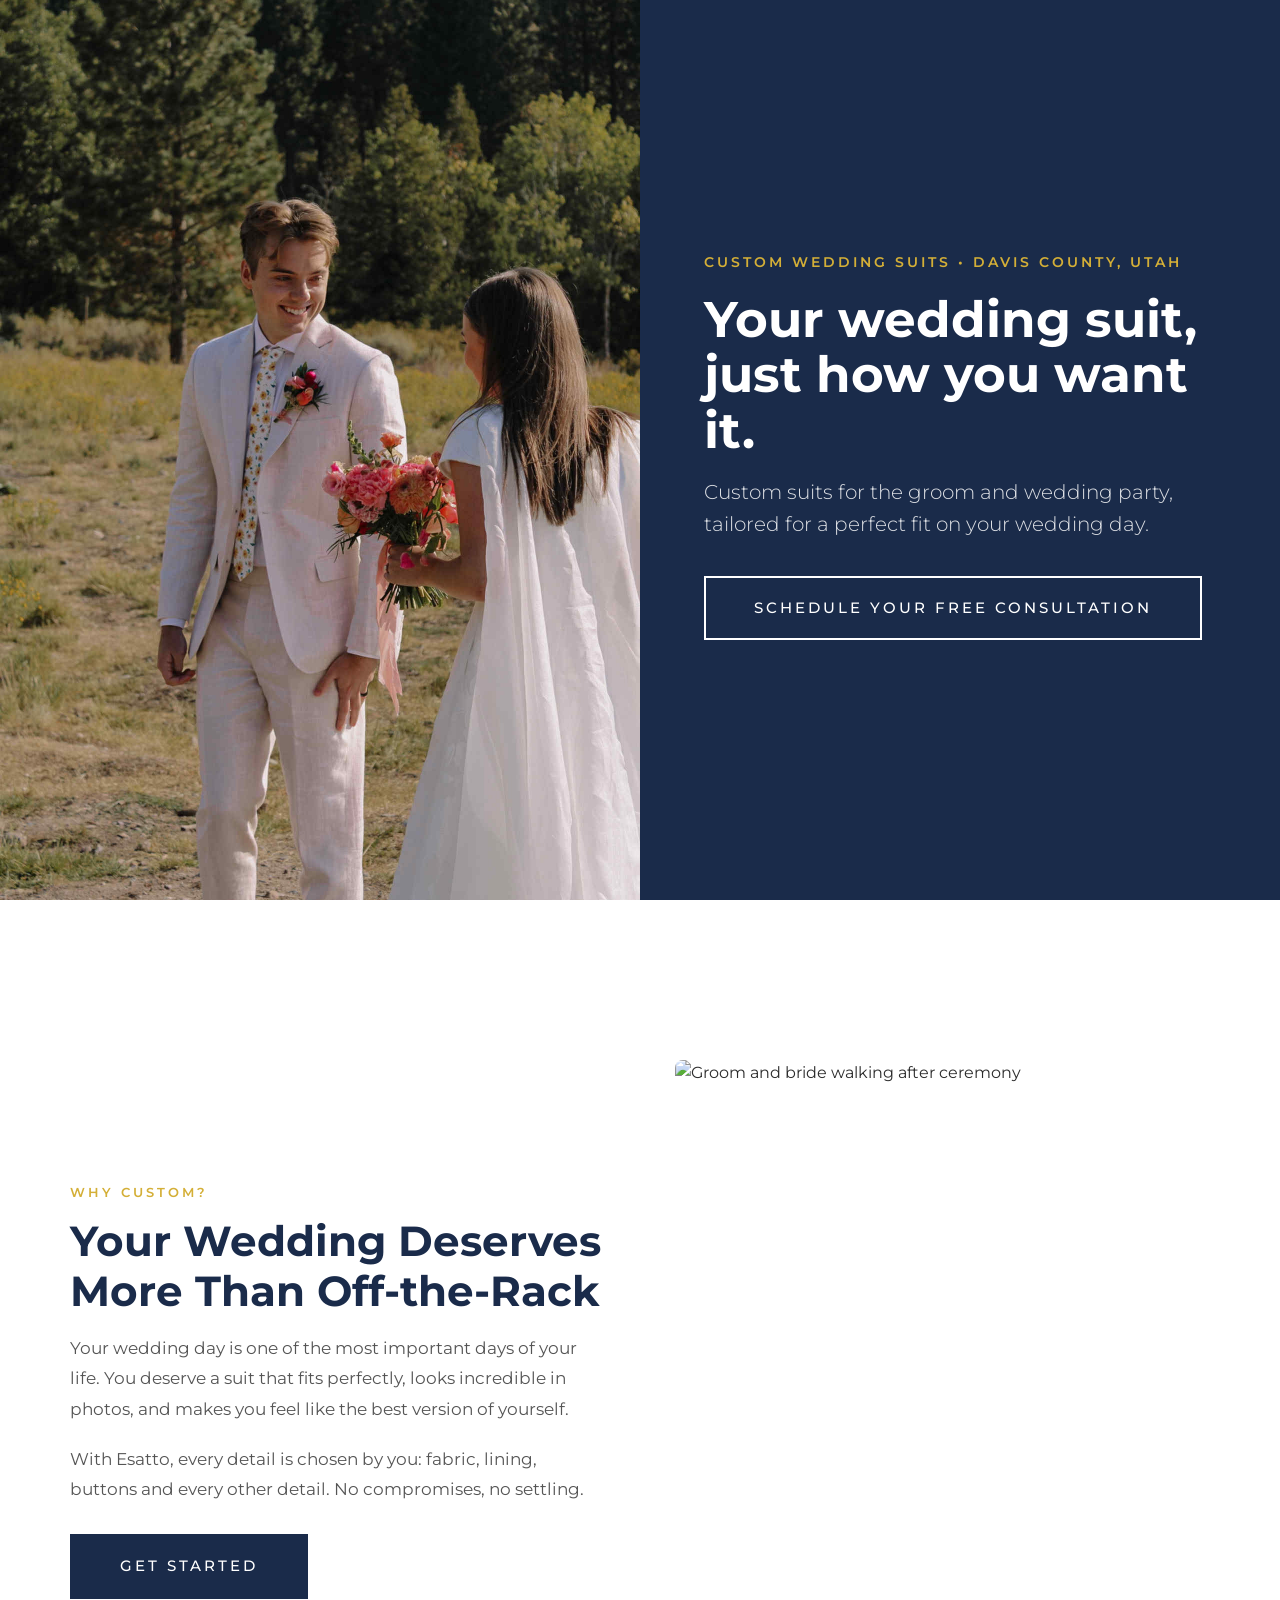
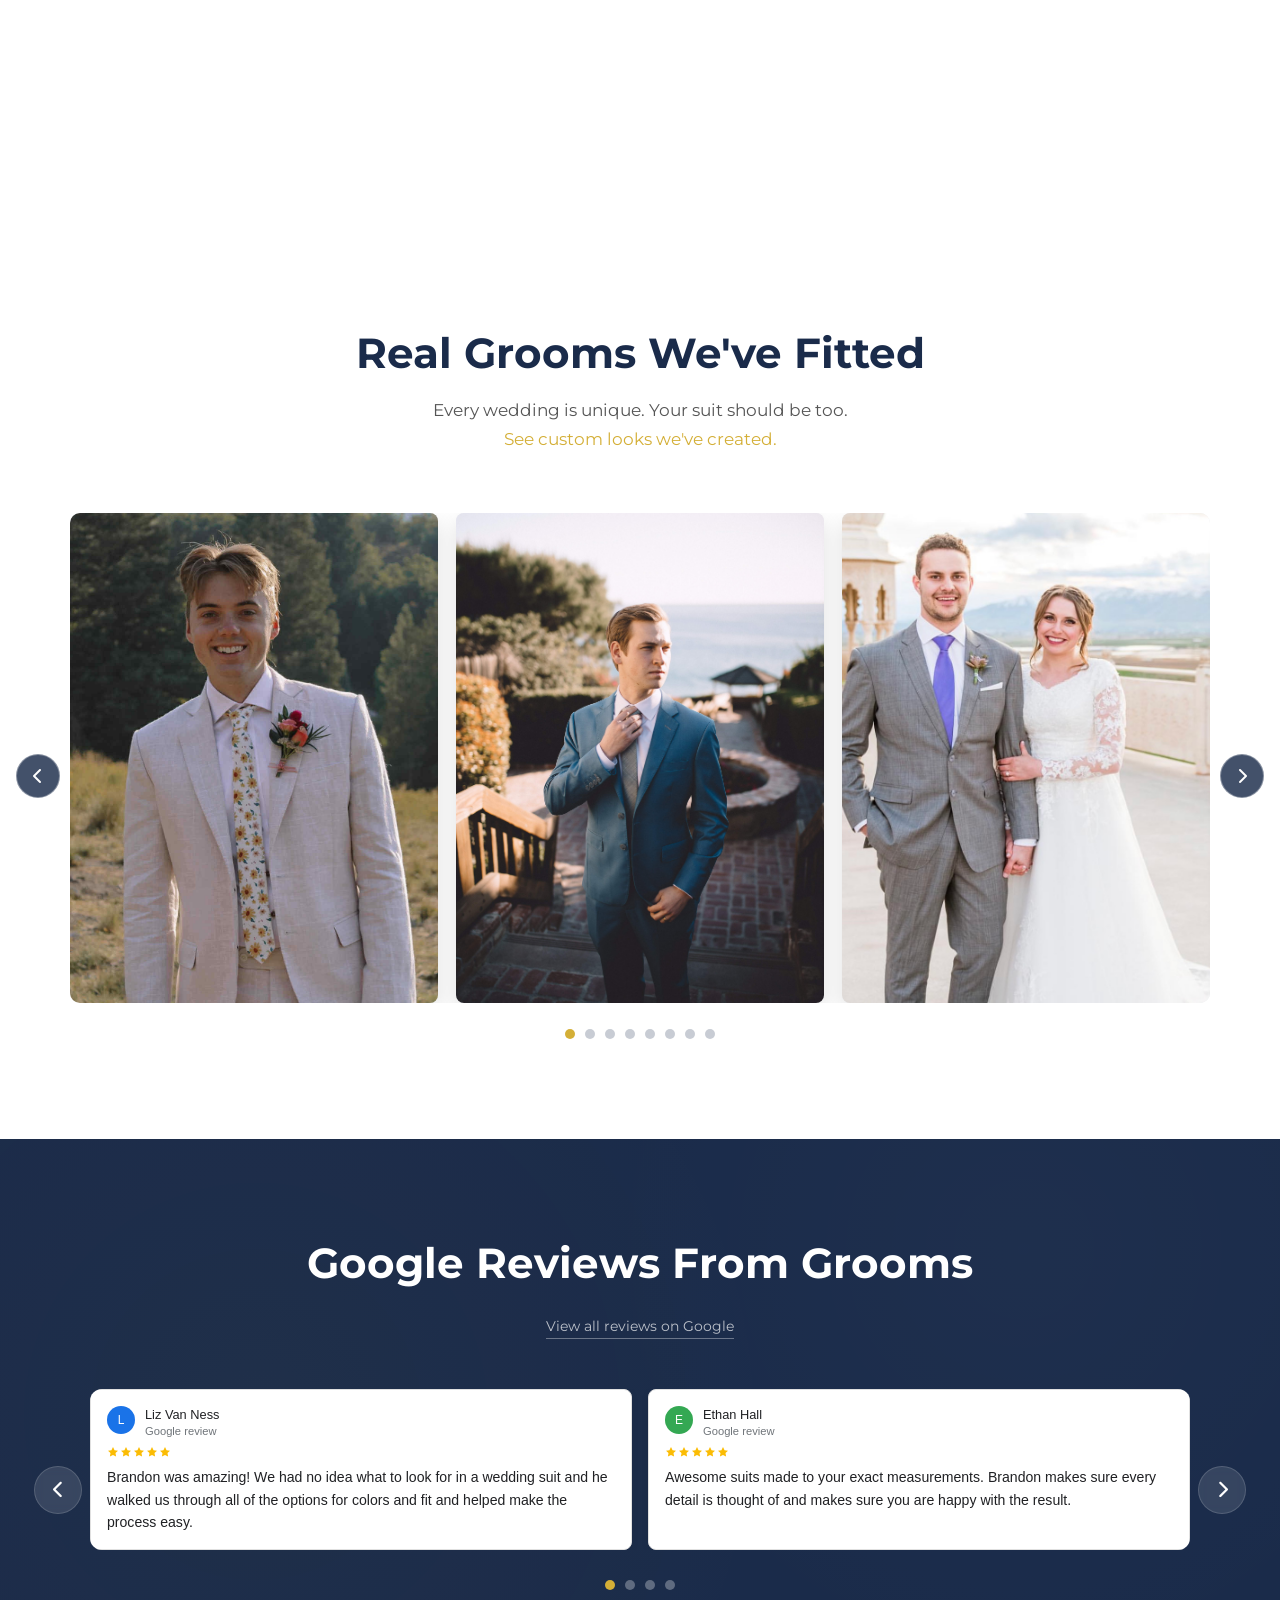
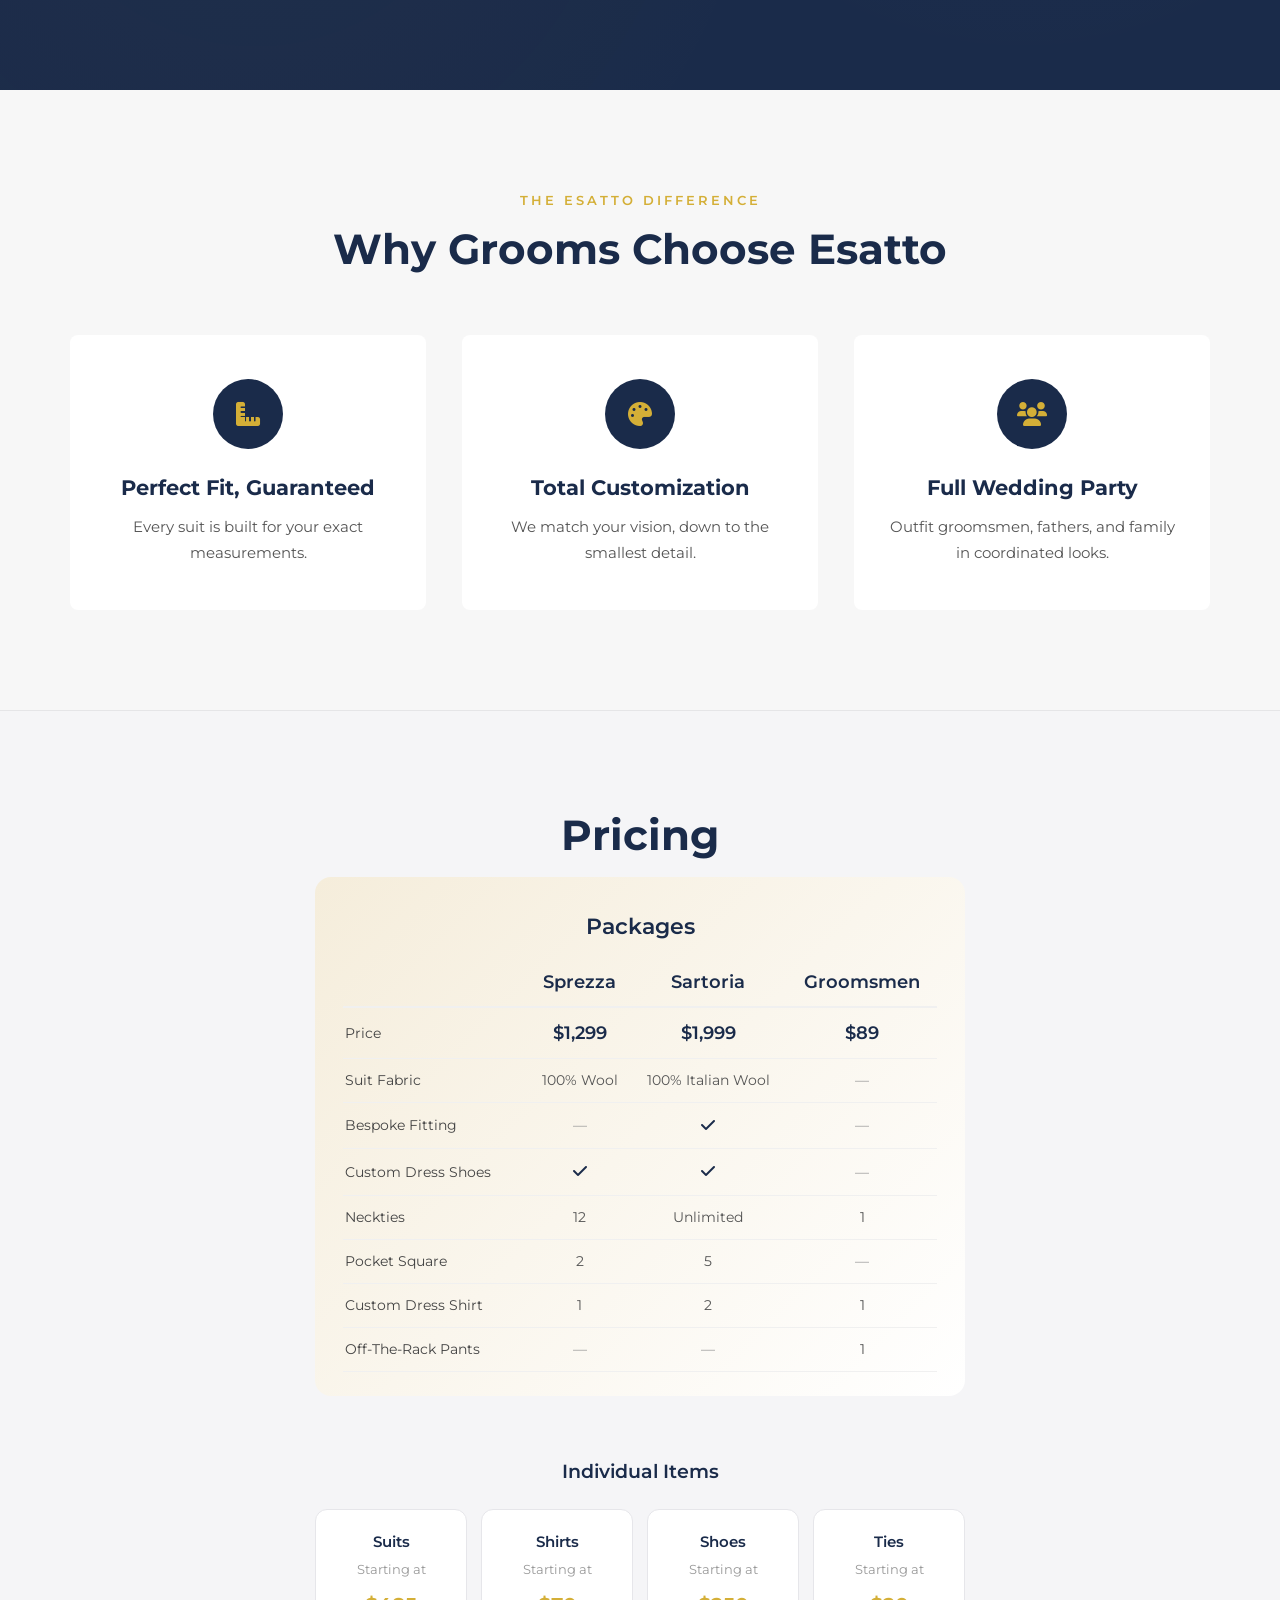
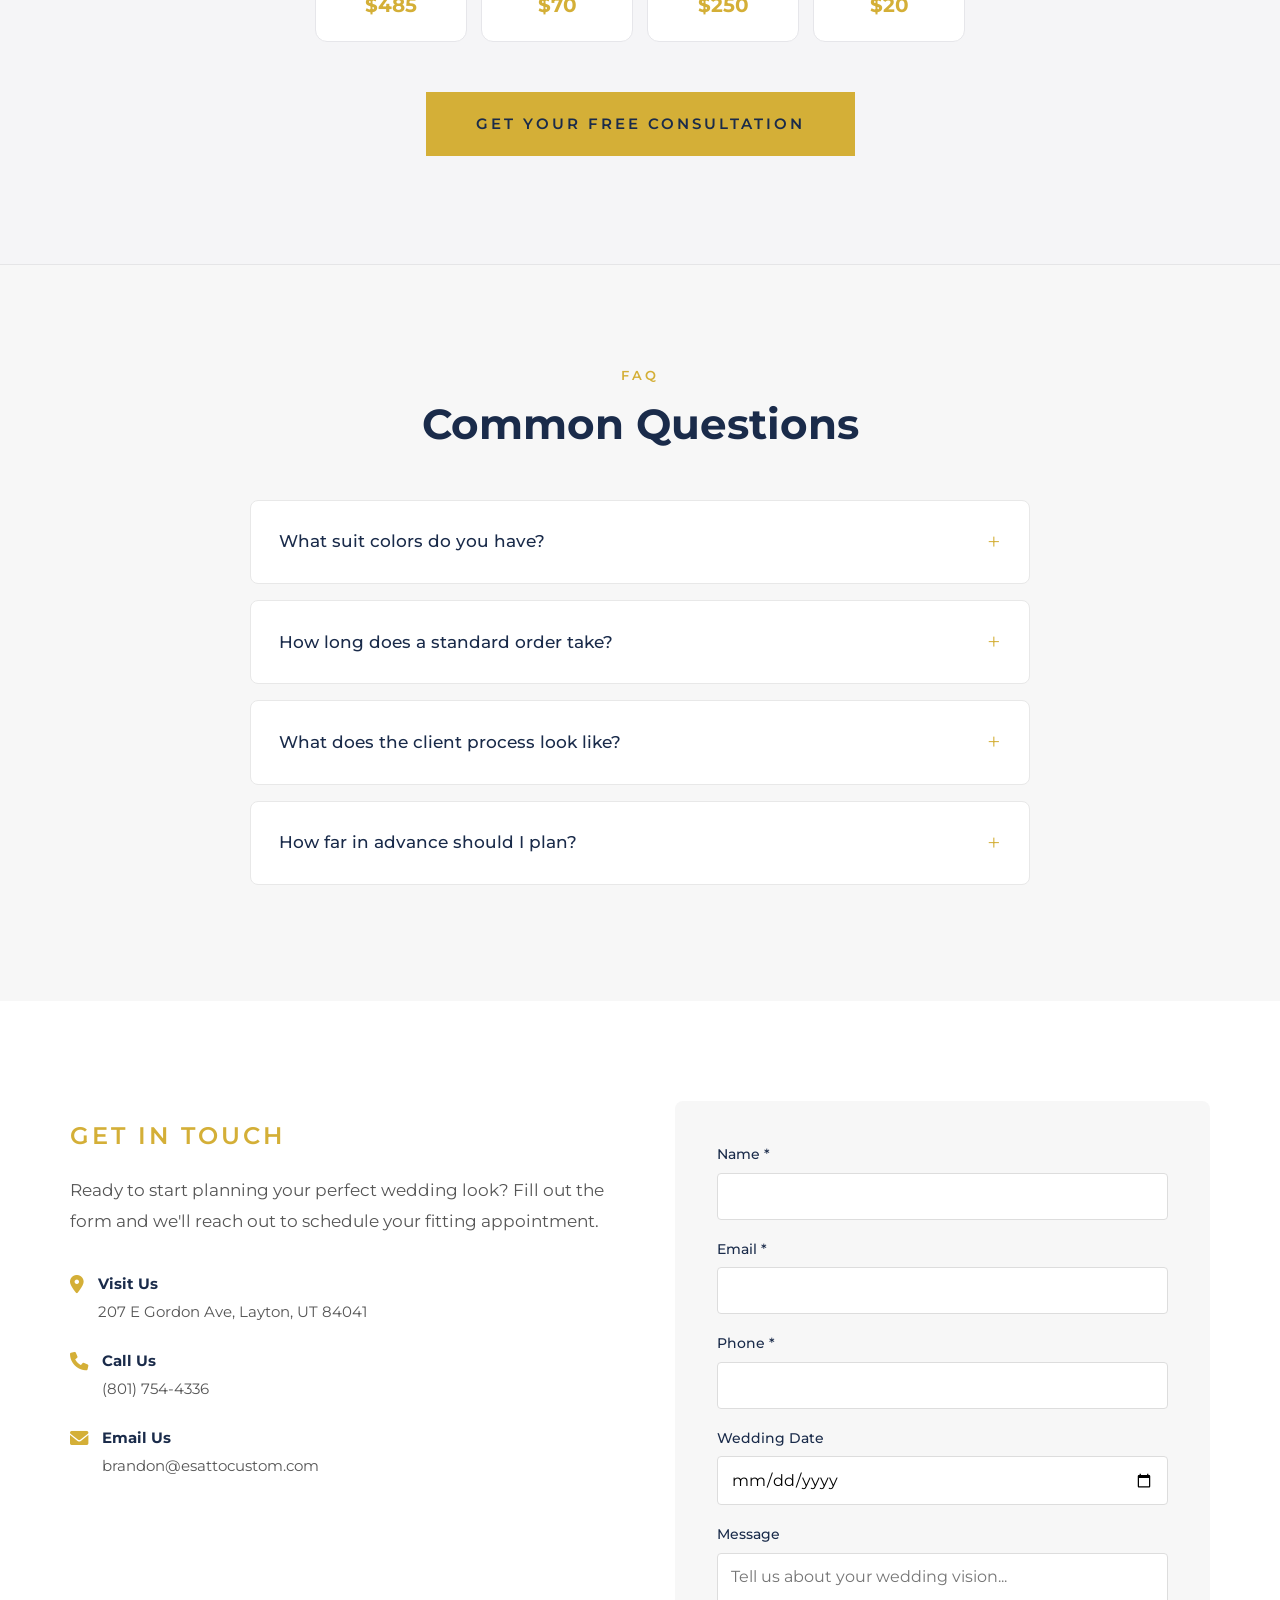
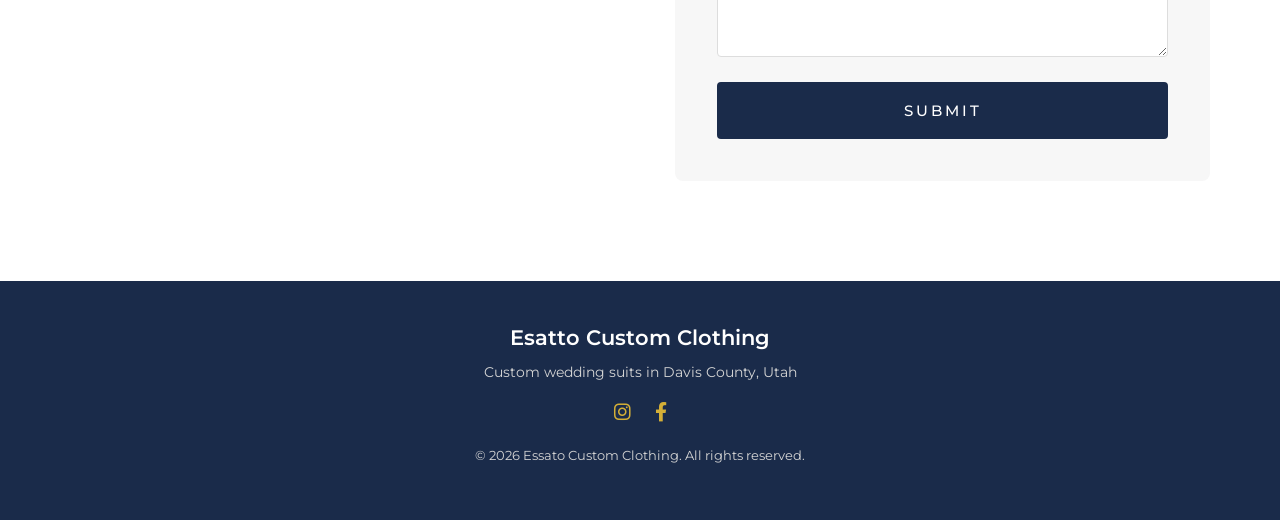
==== commit 6509411a: "Update index.html" ====
--- a/index.html
+++ b/index.html
@@ -25,26 +25,30 @@
         /* ── Hero ── */
         .wl-hero {
             min-height: 100vh;
-            background: #1a2b4a url('PJ Low.jpg') 48% 35%/cover no-repeat;
-            position: relative;
-            display: flex;
+            background: #1a2b4a;
+            display: grid;
+            grid-template-columns: 1fr 1fr;
             align-items: center;
-            justify-content: flex-end;
-            text-align: right;
-            padding: 0 clamp(24px, 7vw, 96px);
-        }
-        .wl-hero-overlay {
-            position: absolute; inset: 0;
-            background:
-                linear-gradient(90deg, rgba(0,0,0,0.005) 0%, rgba(0,0,0,0.012) 58%, rgba(0,0,0,0.02) 100%),
-                linear-gradient(to bottom, rgba(0,0,0,0.004), rgba(0,0,0,0.015));
-        }
+            overflow: hidden;
+        }
+        .wl-hero-image {
+            height: 100vh;
+            width: 100%;
+        }
+        .wl-hero-image img {
+            width: 100%;
+            height: 100%;
+            object-fit: cover;
+            object-position: 48% 35%;
+        }
+        .wl-hero-overlay { display: none; }
         .wl-hero-inner {
             position: relative; z-index: 2;
-            width: min(100%, 680px);
+            width: 100%;
             max-width: 680px;
-            margin-left: auto;
-            padding: 40px 0;
+            margin: 0 auto;
+            padding: 40px clamp(24px, 5vw, 64px);
+            text-align: left;
         }
         .wl-hero-tag {
             font-size: 0.85rem; color: #d4af37; font-weight: 600;
@@ -52,15 +56,13 @@
             opacity: 0; animation: wlFadeUp .8s ease forwards .2s;
         }
         .wl-hero h1 {
-            font-size: 3.15rem; color: #fff; margin: 0 0 18px auto; line-height: 1.1;
+            font-size: 3.15rem; color: #fff; margin: 0 0 18px 0; line-height: 1.1;
             max-width: 620px;
-            text-shadow: 0 4px 18px rgba(0,0,0,0.28);
             opacity: 0; animation: wlFadeUp .8s ease forwards .4s;
         }
         .wl-hero p.wl-hero-sub {
             font-size: 1.25rem; color: rgba(255,255,255,.85); font-weight: 300;
-            max-width: 560px; margin: 0 0 36px auto;
-            text-shadow: 0 4px 18px rgba(0,0,0,0.42), 0 1px 4px rgba(0,0,0,0.30);
+            max-width: 560px; margin: 0 0 36px 0;
             opacity: 0; animation: wlFadeUp .8s ease forwards .7s;
         }
         .wl-hero-cta {
@@ -710,25 +712,29 @@
         }
         @media (max-width: 768px) {
             .wl-hero {
-                min-height: 92svh;
-                background-position: 56% 24%;
-                justify-content: flex-end;
-                text-align: right;
-                padding: 0 16px;
+                min-height: auto;
+                grid-template-columns: 1fr;
+                background-position: auto;
+                padding: 0;
+            }
+            .wl-hero-image {
+                height: 50vh;
+                min-height: 350px;
+                order: -1;
             }
             .wl-hero-overlay {
-                background:
-                    linear-gradient(90deg, rgba(0,0,0,0.005) 0%, rgba(0,0,0,0.012) 45%, rgba(0,0,0,0.018) 100%),
-                    linear-gradient(to bottom, rgba(0,0,0,0.004), rgba(0,0,0,0.012));
+                display: none;
             }
             .wl-hero-inner {
                 max-width: 800px;
                 width: 100%;
-                padding: 32px 18px 40px;
+                padding: 40px 24px 60px;
+                text-align: center;
+                margin: 0 auto;
             }
             .wl-hero-tag { letter-spacing: 2.2px; }
-            .wl-hero h1 { font-size: 1.85rem; max-width: 100%; }
-            .wl-hero p.wl-hero-sub { font-size: 1rem; max-width: 560px; margin: 0 0 28px auto; }
+            .wl-hero h1 { font-size: 1.85rem; max-width: 100%; margin: 0 auto 18px auto; }
+            .wl-hero p.wl-hero-sub { font-size: 1rem; max-width: 560px; margin: 0 auto 28px auto; }
             .wl-btn,
             .wl-btn-solid,
             .wl-btn-gold {
@@ -839,25 +845,28 @@
                 line-height: 1.65;
             }
             .wl-hero {
-                min-height: 88svh;
-                background-position: 58% 22%;
-                padding: 0 12px;
-            }
-            .wl-hero-inner { padding: 28px 10px 34px; }
+                min-height: auto;
+                padding: 0;
+            }
+            .wl-hero-image {
+                height: 45vh;
+                min-height: 300px;
+            }
+            .wl-hero-inner { padding: 32px 20px 48px; text-align: center; margin: 0 auto; }
             .wl-hero-tag {
                 font-size: 0.7rem;
                 letter-spacing: 1.8px;
-                margin-bottom: 14px;
+                margin: 0 auto 14px auto;
             }
             .wl-hero h1 {
                 font-size: 1.6rem;
                 line-height: 1.05;
-                margin-bottom: 14px;
+                margin: 0 auto 14px auto;
             }
             .wl-hero p.wl-hero-sub {
                 font-size: 0.96rem;
                 line-height: 1.55;
-                margin-bottom: 24px;
+                margin: 0 auto 24px auto;
             }
             .wl-hero-cta,
             .wl-hero-cta .wl-btn,
@@ -939,10 +948,12 @@
 
     <!-- ════════════════════════  HERO  ════════════════════════ -->
     <section class="wl-hero">
-        <div class="wl-hero-overlay"></div>
+        <div class="wl-hero-image">
+            <img src="PJ Low.jpg" alt="Essato Custom Wedding Suit">
+        </div>
         <div class="wl-hero-inner">
             <p class="wl-hero-tag">Custom Wedding Suits &bull; Davis County, Utah</p>
-            <h1>Your wedding suit,<br>just how you want it.</h1>
+            <h1>Your wedding suit, just how you want it.</h1>
             <p class="wl-hero-sub">Custom suits for the groom and wedding party,<br>tailored for a perfect fit on your wedding day.</p>
             <div class="wl-hero-cta">
                 <a href="#inquiry" class="wl-btn">Schedule Your Free Consultation</a>
@@ -1161,18 +1172,18 @@
         <div class="wl-container wl-center">
             <h2 class="wl-heading">Pricing</h2>
 
-            <div class="wl-pricing-tiers" style="background: linear-gradient(135deg, #f5eddb 0%, #ffffff 100%); border-radius: 16px; padding: 2px; overflow: hidden;">
-                <table style="width: 100%; max-width: 800px; margin: 0 auto; border-collapse: collapse; font-family: 'Montserrat', sans-serif;">
+            <div class="wl-pricing-tiers" style="background: linear-gradient(135deg, #f5eddb 0%, #ffffff 100%); border-radius: 16px; padding: 16px 28px 24px; overflow: hidden; box-shadow: none; max-width: 650px; margin: 0 auto;">
+                <table style="width: 100%; border-collapse: collapse; font-family: 'Montserrat', sans-serif;">
                     <!-- Header -->
                     <thead>
                         <tr style="border-bottom: none;">
-                            <th colspan="4" style="padding: 32px 16px 20px 16px; text-align: center; font-weight: 600; color: #1a2b4a; font-size: 1.5rem;">Packages</th>
+                            <th colspan="4" style="padding: 16px 2px 12px 2px; text-align: center; font-weight: 600; color: #1a2b4a; font-size: 1.4rem;">Packages</th>
                         </tr>
                         <tr style="border-bottom: 2px solid #f0f0f0;">
-                            <th style="padding: 32px 16px; text-align: left; font-weight: 600; color: #444; font-size: 0.95rem;"></th>
-                            <th style="padding: 32px 16px; text-align: center; font-weight: 600; color: #1a2b4a; font-size: 1.3rem;">Sprezza</th>
-                            <th style="padding: 32px 16px; text-align: center; font-weight: 600; color: #1a2b4a; font-size: 1.3rem;">Sartoria</th>
-                            <th style="padding: 32px 16px; text-align: center; font-weight: 600; color: #1a2b4a; font-size: 1.3rem;">Groomsmen</th>
+                            <th style="padding: 10px 2px; text-align: left; font-weight: 600; color: #444; font-size: 0.9rem;"></th>
+                            <th style="padding: 10px 2px; text-align: center; font-weight: 600; color: #1a2b4a; font-size: 1.15rem;">Sprezza</th>
+                            <th style="padding: 10px 2px; text-align: center; font-weight: 600; color: #1a2b4a; font-size: 1.15rem;">Sartoria</th>
+                            <th style="padding: 10px 2px; text-align: center; font-weight: 600; color: #1a2b4a; font-size: 1.15rem;">Groomsmen</th>
                         </tr>
                     </thead>
                     
@@ -1180,90 +1191,90 @@
                     <tbody>
                         <!-- Price Row -->
                         <tr style="border-bottom: 1px solid #f0f0f0; transition: background-color 0.2s ease;" onmouseover="this.style.backgroundColor='#fffbf0'" onmouseout="this.style.backgroundColor='transparent'">
-                            <td style="padding: 18px 16px; text-align: left; color: #444;">
+                            <td style="padding: 10px 2px; text-align: left; color: #444; font-size: 0.9rem;">
                                 <span>Price</span>
                             </td>
-                            <td style="padding: 18px 16px; text-align: center; color: #1a2b4a; font-weight: 600; font-size: 1.4rem;">$1,299</td>
-                            <td style="padding: 18px 16px; text-align: center; color: #1a2b4a; font-weight: 600; font-size: 1.4rem;">$1,999</td>
-                            <td style="padding: 18px 16px; text-align: center; color: #1a2b4a; font-weight: 600; font-size: 1.4rem;">$89</td>
+                            <td style="padding: 10px 2px; text-align: center; color: #1a2b4a; font-weight: 600; font-size: 1.15rem;">$1,299</td>
+                            <td style="padding: 10px 2px; text-align: center; color: #1a2b4a; font-weight: 600; font-size: 1.15rem;">$1,999</td>
+                            <td style="padding: 10px 2px; text-align: center; color: #1a2b4a; font-weight: 600; font-size: 1.15rem;">$89</td>
                         </tr>
                         
                         <!-- Suit Fabric Row -->
                         <tr style="border-bottom: 1px solid #f0f0f0; transition: background-color 0.2s ease;" onmouseover="this.style.backgroundColor='#fffbf0'" onmouseout="this.style.backgroundColor='transparent'">
-                            <td style="padding: 18px 16px; text-align: left; color: #444;">
+                            <td style="padding: 10px 2px; text-align: left; color: #444; font-size: 0.9rem;">
                                 <span>Suit Fabric</span>
                             </td>
-                            <td style="padding: 18px 16px; text-align: center; color: #555;">100% Wool</td>
-                            <td style="padding: 18px 16px; text-align: center; color: #555;">100% Italian Wool</td>
-                            <td style="padding: 18px 16px; text-align: center; color: #555;">Synthetic Blend</td>
+                            <td style="padding: 10px 2px; text-align: center; color: #555; font-size: 0.9rem;">100% Wool</td>
+                            <td style="padding: 10px 2px; text-align: center; color: #555; font-size: 0.9rem;">100% Italian Wool</td>
+                            <td style="padding: 10px 2px; text-align: center; color: #999; font-size: 0.9rem;">—</td>
                         </tr>
                         
                         <!-- Bespoke Fitting Row -->
                         <tr style="border-bottom: 1px solid #f0f0f0; transition: background-color 0.2s ease;" onmouseover="this.style.backgroundColor='#fffbf0'" onmouseout="this.style.backgroundColor='transparent'">
-                            <td style="padding: 18px 16px; text-align: left; color: #444;">
+                            <td style="padding: 10px 2px; text-align: left; color: #444; font-size: 0.9rem;">
                                 <span>Bespoke Fitting</span>
                             </td>
-                            <td style="padding: 18px 16px; text-align: center; color: #999;">—</td>
-                            <td style="padding: 18px 16px; text-align: center;"><i class="fas fa-check" style="color: #d4af37; font-size: 1.2rem;"></i></td>
-                            <td style="padding: 18px 16px; text-align: center; color: #999;">—</td>
+                            <td style="padding: 10px 2px; text-align: center; color: #999; font-size: 0.9rem;">—</td>
+                            <td style="padding: 10px 2px; text-align: center;"><i class="fas fa-check" style="color: #1a2b4a; font-size: 1rem;"></i></td>
+                            <td style="padding: 10px 2px; text-align: center; color: #999; font-size: 0.9rem;">—</td>
                         </tr>
                         
                         <!-- Custom Dress Shoes Row -->
                         <tr style="border-bottom: 1px solid #f0f0f0; transition: background-color 0.2s ease;" onmouseover="this.style.backgroundColor='#fffbf0'" onmouseout="this.style.backgroundColor='transparent'">
-                            <td style="padding: 18px 16px; text-align: left; color: #444;">
+                            <td style="padding: 10px 2px; text-align: left; color: #444; font-size: 0.9rem;">
                                 <span>Custom Dress Shoes</span>
                             </td>
-                            <td style="padding: 18px 16px; text-align: center;"><i class="fas fa-check" style="color: #d4af37; font-size: 1.2rem;"></i></td>
-                            <td style="padding: 18px 16px; text-align: center;"><i class="fas fa-check" style="color: #d4af37; font-size: 1.2rem;"></i></td>
-                            <td style="padding: 18px 16px; text-align: center; color: #999;">—</td>
+                            <td style="padding: 10px 2px; text-align: center;"><i class="fas fa-check" style="color: #1a2b4a; font-size: 1rem;"></i></td>
+                            <td style="padding: 10px 2px; text-align: center;"><i class="fas fa-check" style="color: #1a2b4a; font-size: 1rem;"></i></td>
+                            <td style="padding: 10px 2px; text-align: center; color: #999; font-size: 0.9rem;">—</td>
                         </tr>
                         
                         <!-- Neckties Row -->
                         <tr style="border-bottom: 1px solid #f0f0f0; transition: background-color 0.2s ease;" onmouseover="this.style.backgroundColor='#fffbf0'" onmouseout="this.style.backgroundColor='transparent'">
-                            <td style="padding: 18px 16px; text-align: left; color: #444;">
+                            <td style="padding: 10px 2px; text-align: left; color: #444; font-size: 0.9rem;">
                                 <span>Neckties</span>
                             </td>
-                            <td style="padding: 18px 16px; text-align: center; color: #555;">12</td>
-                            <td style="padding: 18px 16px; text-align: center; color: #555;">Unlimited</td>
-                            <td style="padding: 18px 16px; text-align: center; color: #555;">1</td>
+                            <td style="padding: 10px 2px; text-align: center; color: #555; font-size: 0.9rem;">12</td>
+                            <td style="padding: 10px 2px; text-align: center; color: #555; font-size: 0.9rem;">Unlimited</td>
+                            <td style="padding: 10px 2px; text-align: center; color: #555; font-size: 0.9rem;">1</td>
                         </tr>
                         
                         <!-- Pocket Square Row -->
                         <tr style="border-bottom: 1px solid #f0f0f0; transition: background-color 0.2s ease;" onmouseover="this.style.backgroundColor='#fffbf0'" onmouseout="this.style.backgroundColor='transparent'">
-                            <td style="padding: 18px 16px; text-align: left; color: #444;">
+                            <td style="padding: 10px 2px; text-align: left; color: #444; font-size: 0.9rem;">
                                 <span>Pocket Square</span>
                             </td>
-                            <td style="padding: 18px 16px; text-align: center; color: #555;">2</td>
-                            <td style="padding: 18px 16px; text-align: center; color: #555;">5</td>
-                            <td style="padding: 18px 16px; text-align: center; color: #999;">—</td>
+                            <td style="padding: 10px 2px; text-align: center; color: #555; font-size: 0.9rem;">2</td>
+                            <td style="padding: 10px 2px; text-align: center; color: #555; font-size: 0.9rem;">5</td>
+                            <td style="padding: 10px 2px; text-align: center; color: #999; font-size: 0.9rem;">—</td>
                         </tr>
                         
                         <!-- Custom Dress Shirt Row -->
                         <tr style="border-bottom: 1px solid #f0f0f0; transition: background-color 0.2s ease;" onmouseover="this.style.backgroundColor='#fffbf0'" onmouseout="this.style.backgroundColor='transparent'">
-                            <td style="padding: 18px 16px; text-align: left; color: #444;">
+                            <td style="padding: 10px 2px; text-align: left; color: #444; font-size: 0.9rem;">
                                 <span>Custom Dress Shirt</span>
                             </td>
-                            <td style="padding: 18px 16px; text-align: center; color: #555;">1</td>
-                            <td style="padding: 18px 16px; text-align: center; color: #555;">2</td>
-                            <td style="padding: 18px 16px; text-align: center; color: #555;">1</td>
+                            <td style="padding: 10px 2px; text-align: center; color: #555; font-size: 0.9rem;">1</td>
+                            <td style="padding: 10px 2px; text-align: center; color: #555; font-size: 0.9rem;">2</td>
+                            <td style="padding: 10px 2px; text-align: center; color: #555; font-size: 0.9rem;">1</td>
                         </tr>
                         
                         <!-- Off-The-Rack Pants Row -->
                         <tr style="border-bottom: 1px solid #f0f0f0; transition: background-color 0.2s ease;" onmouseover="this.style.backgroundColor='#fffbf0'" onmouseout="this.style.backgroundColor='transparent'">
-                            <td style="padding: 18px 16px; text-align: left; color: #444;">
+                            <td style="padding: 10px 2px; text-align: left; color: #444; font-size: 0.9rem;">
                                 <span>Off-The-Rack Pants</span>
                             </td>
-                            <td style="padding: 18px 16px; text-align: center; color: #999;">—</td>
-                            <td style="padding: 18px 16px; text-align: center; color: #999;">—</td>
-                            <td style="padding: 18px 16px; text-align: center; color: #555;">1</td>
+                            <td style="padding: 10px 2px; text-align: center; color: #999; font-size: 0.9rem;">—</td>
+                            <td style="padding: 10px 2px; text-align: center; color: #999; font-size: 0.9rem;">—</td>
+                            <td style="padding: 10px 2px; text-align: center; color: #555; font-size: 0.9rem;">1</td>
                         </tr>
                     </tbody>
                 </table>
             </div>
 
             <!-- Individual Items -->
-            <div style="margin-top: 60px; max-width: 800px; margin-left: auto; margin-right: auto;">
-                <h3 style="text-align: left; color: #1a2b4a; font-size: 1.2rem; margin-bottom: 22px; font-weight: 600;">Individual Items</h3>
+            <div style="margin-top: 60px; max-width: 650px; margin-left: auto; margin-right: auto;">
+                <h3 style="text-align: center; color: #1a2b4a; font-size: 1.2rem; margin-bottom: 22px; font-weight: 600;">Individual Items</h3>
                 <div style="display: grid; grid-template-columns: repeat(4, 1fr); gap: 14px;">
                     <div style="background: #fff; border: 1px solid #e6e6ea; border-radius: 12px; padding: 20px; text-align: center; transition: all 0.3s ease; cursor: pointer;" onmouseover="this.style.boxShadow='0 8px 24px rgba(0,0,0,0.12)'; this.style.transform='translateY(-4px)';" onmouseout="this.style.boxShadow='none'; this.style.transform='translateY(0)';">
                         <div style="font-weight: 600; color: #1a2b4a; font-size: 0.95rem; margin-bottom: 6px;">Suits</div>
